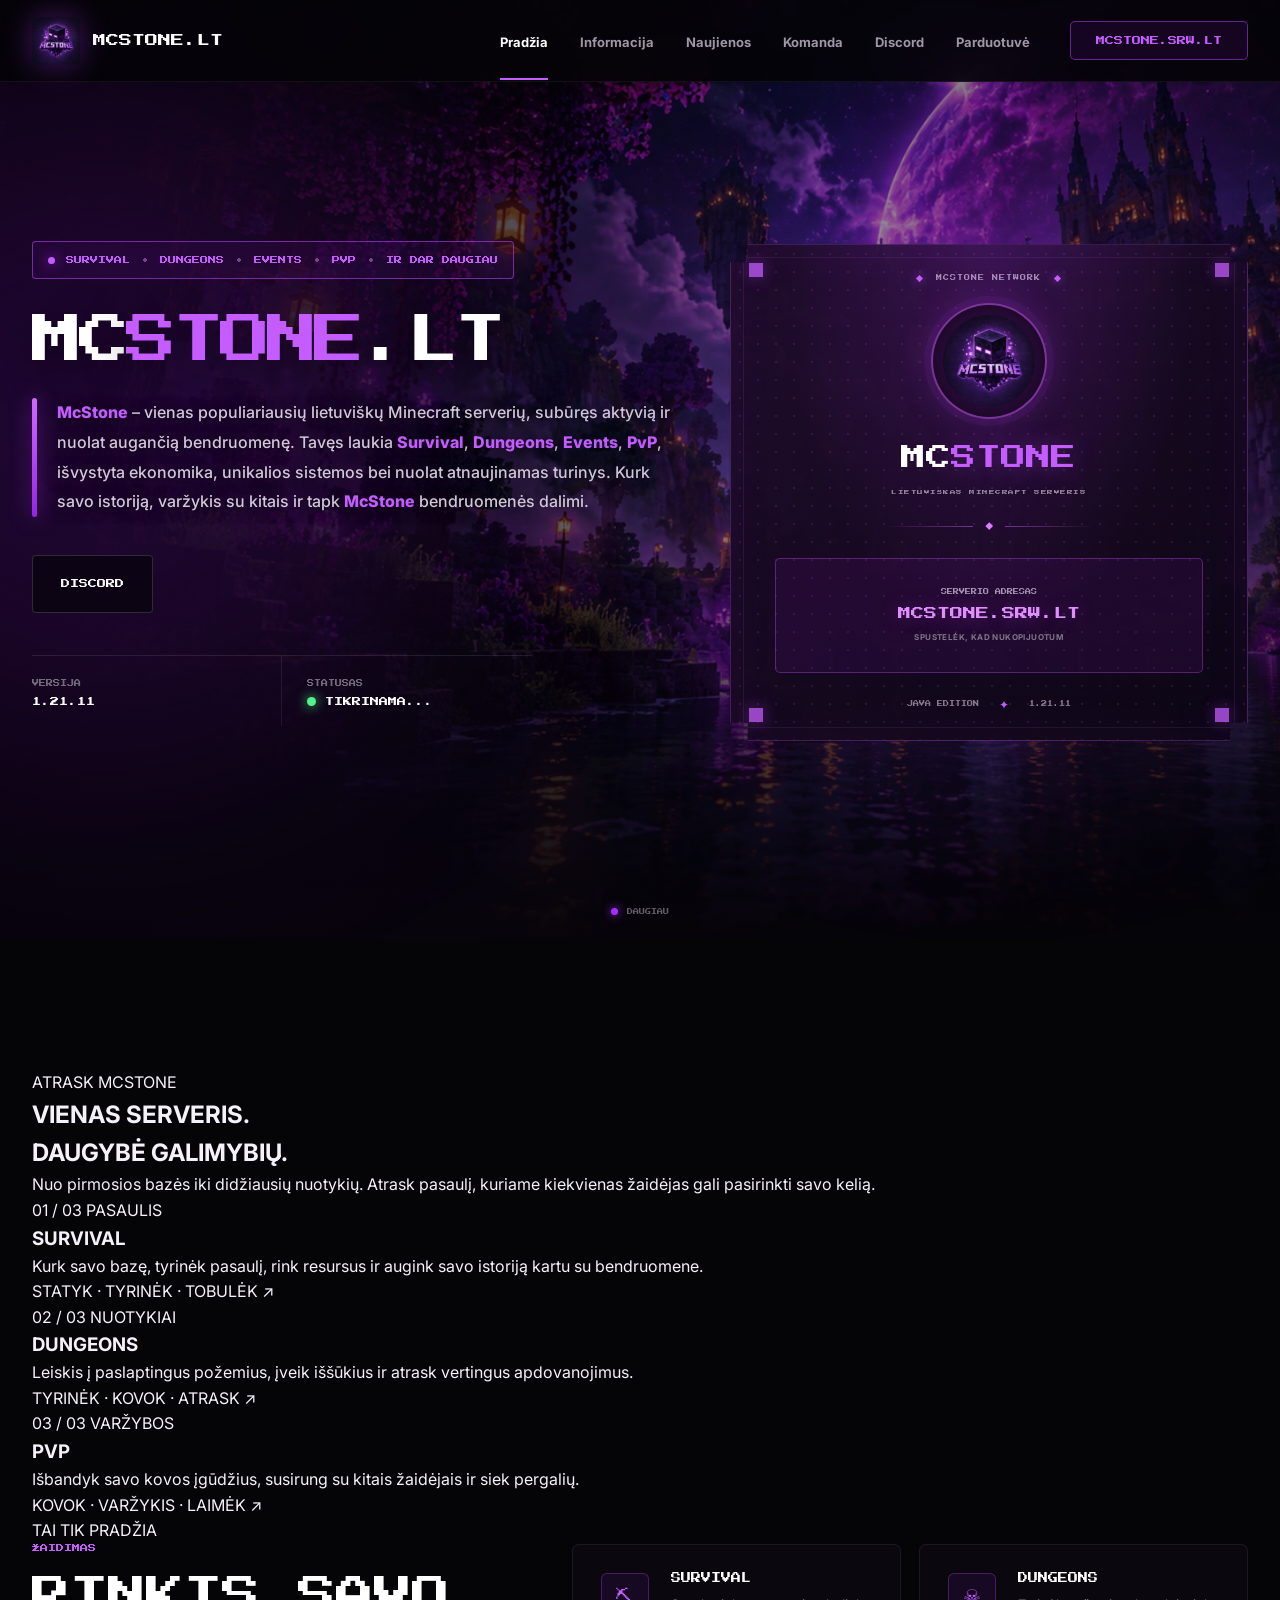
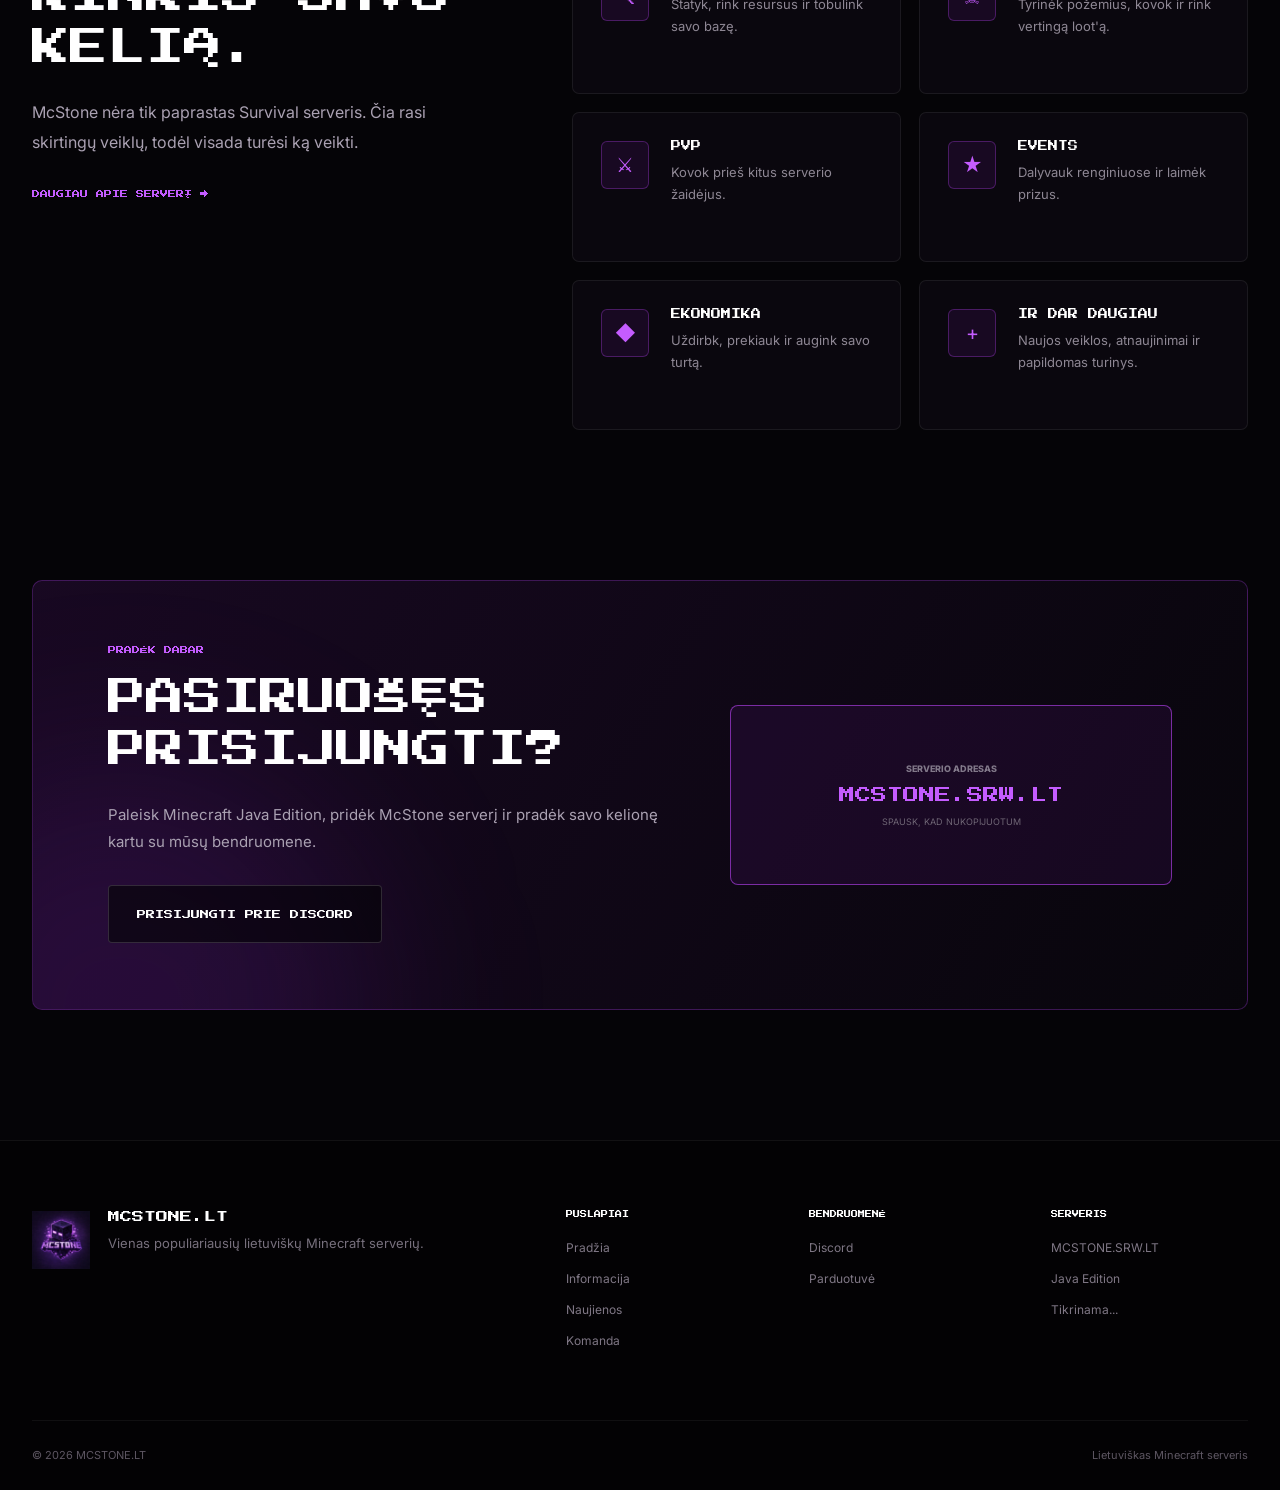
==== index.html @ 3cfe908e "Refactor index.html for improved structure and clarity Updated the stylesheet version and modified v" ====
<!DOCTYPE html>
<html lang="lt">
<head>
  <meta charset="UTF-8">
  <meta name="viewport" content="width=device-width, initial-scale=1.0">
  <meta name="description" content="McStone.lt – lietuviškas Minecraft serveris. Survival, Dungeons, Events, PvP ir dar daugiau.">
  <meta name="theme-color" content="#08050d">

  <title>McStone.lt | Minecraft serveris</title>

  <link rel="icon" type="image/png" href="logo.png">
  <link rel="stylesheet" href="style.css?v=81">
</head>

<body>

  <header class="navbar">
    <div class="nav-inner">

      <a href="index.html" class="logo" aria-label="McStone.lt pradžia">
        <img src="logo.png" alt="McStone.lt">
        <span>MCSTONE.LT</span>
      </a>

      <nav class="nav-links" aria-label="Pagrindinė navigacija">
        <a class="active" href="index.html">Pradžia</a>
        <a href="informacija.html">Informacija</a>
        <a href="naujienos.html">Naujienos</a>
        <a href="komanda.html">Komanda</a>
        <a href="discord.html">Discord</a>
        <a href="https://mcstonelt.tebex.io/" target="_blank" rel="noopener noreferrer">Parduotuvė</a>
      </nav>

      <button class="nav-ip" type="button" onclick="copyIP(this)">
        MCSTONE.SRW.LT
      </button>

    </div>
  </header>


  <main>

    <!-- HERO -->

    <section class="hero">

      <div class="hero-overlay"></div>
      <div class="hero-grid"></div>
      <div class="hero-glow"></div>

      <div class="hero-inner">

        <div class="hero-left">

          <div class="hero-tag">
            <span></span>
            SURVIVAL <b>•</b>
            DUNGEONS <b>•</b>
            EVENTS <b>•</b>
            PVP <b>•</b>
            IR DAR DAUGIAU
          </div>

          <h1 class="hero-title">
            MC<span>STONE</span><em>.LT</em>
          </h1>

          <div class="hero-description">
            <div class="hero-description-line"></div>

            <p>
              <strong>McStone</strong> – vienas populiariausių
              lietuviškų Minecraft serverių, subūręs aktyvią ir
              nuolat augančią bendruomenę. Tavęs laukia
              <strong>Survival</strong>,
              <strong>Dungeons</strong>,
              <strong>Events</strong>,
              <strong>PvP</strong>,
              išvystyta ekonomika, unikalios sistemos bei nuolat
              atnaujinamas turinys. Kurk savo istoriją, varžykis
              su kitais ir tapk <strong>McStone</strong>
              bendruomenės dalimi.
            </p>
          </div>

          <div class="hero-actions">
            <a
              class="button button-dark"
              href="https://discord.gg/xH5VDRtM7v"
              target="_blank"
              rel="noopener noreferrer"
            >
              DISCORD
            </a>
          </div>

          <div class="server-stats">

            <div class="stat">
              <span>VERSIJA</span>
              <strong id="serverVersion">1.21.11</strong>
            </div>

            <div class="stat">
              <span>STATUSAS</span>
              <strong class="server-status" id="serverStatus">
                <i id="serverDot"></i>
                <span id="serverStatusText">TIKRINAMA...</span>
              </strong>
            </div>

          </div>

        </div>


        <!-- DEŠINĖ KORTELĖ -->

        <div class="hero-right">

          <div class="aura-glow"></div>

          <div class="mc-showcase">

            <span class="showcase-corner corner-tl"></span>
            <span class="showcase-corner corner-tr"></span>
            <span class="showcase-corner corner-bl"></span>
            <span class="showcase-corner corner-br"></span>

            <div class="showcase-topline">
              <span class="topline-square"></span>
              MCSTONE NETWORK
              <span class="topline-square"></span>
            </div>

            <div class="showcase-logo">
              <img src="logo.png" alt="McStone.lt logotipas">
            </div>

            <div class="showcase-title">
              MC<span>STONE</span>
            </div>

            <div class="showcase-subtitle">
              LIETUVIŠKAS MINECRAFT SERVERIS
            </div>

            <div class="showcase-divider">
              <span></span>
              <i>◆</i>
              <span></span>
            </div>

            <button
              class="showcase-ip"
              type="button"
              onclick="copyIP(this)"
              aria-label="Nukopijuoti McStone serverio IP"
            >
              <small>SERVERIO ADRESAS</small>
              <strong>MCSTONE.SRW.LT</strong>
              <span>SPUSTELĖK, KAD NUKOPIJUOTUM</span>
            </button>

            <div class="showcase-footer">
              <span>JAVA EDITION</span>
              <span class="showcase-footer-mark">✦</span>
              <span>1.21.11</span>
            </div>

          </div>

        </div>

      </div>

      <div class="scroll-hint">
        <span></span>
        DAUGIAU
      </div>

    </section>


    <!-- PROFESIONALI KODĖL MCSTONE SEKCIJA -->

    <section class="section why-section" id="kodel-mcstone">

      <div class="why-ambient"></div>

      <div class="why-heading">

        <div class="why-heading-main">

          <div class="section-eyebrow">
            <span class="eyebrow-line"></span>
            <span>ATRASK MCSTONE</span>
          </div>

          <h2>
            VIENAS SERVERIS.<br>
            <span>DAUGYBĖ GALIMYBIŲ.</span>
          </h2>

        </div>

        <p class="why-intro">
          Nuo pirmosios bazės iki didžiausių nuotykių.
          Atrask pasaulį, kuriame kiekvienas žaidėjas
          gali pasirinkti savo kelią.
        </p>

      </div>


      <div class="experience-grid">

        <!-- SURVIVAL -->

        <article class="experience-card experience-survival">

          <div class="experience-art" aria-hidden="true">
            <div class="art-light"></div>
            <div class="pixel-sun"></div>

            <div class="pixel-mountain mountain-back"></div>
            <div class="pixel-mountain mountain-front"></div>

            <div class="pixel-tree tree-one">
              <span class="tree-crown"></span>
              <span class="tree-trunk"></span>
            </div>

            <div class="pixel-tree tree-two">
              <span class="tree-crown"></span>
              <span class="tree-trunk"></span>
            </div>

            <div class="pixel-ground"></div>
          </div>

          <div class="experience-content">

            <div class="experience-meta">
              <span class="experience-index">01 / 03</span>
              <span class="experience-category">PASAULIS</span>
            </div>

            <h3>SURVIVAL</h3>

            <p>
              Kurk savo bazę, tyrinėk pasaulį, rink
              resursus ir augink savo istoriją kartu
              su bendruomene.
            </p>

            <div class="experience-bottom">
              <span>STATYK · TYRINĖK · TOBULĖK</span>
              <span class="experience-arrow">↗</span>
            </div>

          </div>

        </article>


        <!-- DUNGEONS -->

        <article class="experience-card experience-dungeons">

          <div class="experience-art" aria-hidden="true">
            <div class="art-light"></div>

            <div class="dungeon-arch">
              <div class="dungeon-arch-inner"></div>
            </div>

            <div class="dungeon-step step-one"></div>
            <div class="dungeon-step step-two"></div>
            <div class="dungeon-step step-three"></div>

            <div class="dungeon-flame flame-left"></div>
            <div class="dungeon-flame flame-right"></div>
          </div>

          <div class="experience-content">

            <div class="experience-meta">
              <span class="experience-index">02 / 03</span>
              <span class="experience-category">NUOTYKIAI</span>
            </div>

            <h3>DUNGEONS</h3>

            <p>
              Leiskis į paslaptingus požemius,
              įveik iššūkius ir atrask vertingus
              apdovanojimus.
            </p>

            <div class="experience-bottom">
              <span>TYRINĖK · KOVOK · ATRASK</span>
              <span class="experience-arrow">↗</span>
            </div>

          </div>

        </article>


        <!-- PVP -->

        <article class="experience-card experience-pvp">

          <div class="experience-art" aria-hidden="true">
            <div class="art-light"></div>

            <div class="arena-ring"></div>
            <div class="arena-floor"></div>

            <div class="pixel-sword sword-left">
              <span class="sword-blade"></span>
              <span class="sword-guard"></span>
              <span class="sword-handle"></span>
            </div>

            <div class="pixel-sword sword-right">
              <span class="sword-blade"></span>
              <span class="sword-guard"></span>
              <span class="sword-handle"></span>
            </div>

            <div class="arena-spark spark-one"></div>
            <div class="arena-spark spark-two"></div>
            <div class="arena-spark spark-three"></div>
          </div>

          <div class="experience-content">

            <div class="experience-meta">
              <span class="experience-index">03 / 03</span>
              <span class="experience-category">VARŽYBOS</span>
            </div>

            <h3>PVP</h3>

            <p>
              Išbandyk savo kovos įgūdžius,
              susirung su kitais žaidėjais
              ir siek pergalių.
            </p>

            <div class="experience-bottom">
              <span>KOVOK · VARŽYKIS · LAIMĖK</span>
              <span class="experience-arrow">↗</span>
            </div>

          </div>

        </article>

      </div>


      <!-- SEKCIJOS PABAIGA -->

      <div class="why-outro">
        <span class="why-outro-line"></span>
        <span>TAI TIK PRADŽIA</span>
        <span class="why-outro-line"></span>
      </div>


      <!-- ŽAIDIMO REŽIMAI -->

      <div class="modes">

        <div class="modes-info">

          <div class="mini-title">ŽAIDIMAS</div>

          <h2>RINKIS SAVO KELIĄ.</h2>

          <p>
            McStone nėra tik paprastas Survival serveris.
            Čia rasi skirtingų veiklų, todėl visada
            turėsi ką veikti.
          </p>

          <a href="informacija.html" class="text-link">
            DAUGIAU APIE SERVERĮ →
          </a>

        </div>


        <div class="mode-cards">

          <article class="mode-card">
            <div class="mode-icon">⛏</div>
            <div>
              <h3>SURVIVAL</h3>
              <p>Statyk, rink resursus ir tobulink savo bazę.</p>
            </div>
          </article>

          <article class="mode-card">
            <div class="mode-icon">☠</div>
            <div>
              <h3>DUNGEONS</h3>
              <p>Tyrinėk požemius, kovok ir rink vertingą loot'ą.</p>
            </div>
          </article>

          <article class="mode-card">
            <div class="mode-icon">⚔</div>
            <div>
              <h3>PVP</h3>
              <p>Kovok prieš kitus serverio žaidėjus.</p>
            </div>
          </article>

          <article class="mode-card">
            <div class="mode-icon">★</div>
            <div>
              <h3>EVENTS</h3>
              <p>Dalyvauk renginiuose ir laimėk prizus.</p>
            </div>
          </article>

          <article class="mode-card">
            <div class="mode-icon">◆</div>
            <div>
              <h3>EKONOMIKA</h3>
              <p>Uždirbk, prekiauk ir augink savo turtą.</p>
            </div>
          </article>

          <article class="mode-card">
            <div class="mode-icon">+</div>
            <div>
              <h3>IR DAR DAUGIAU</h3>
              <p>Naujos veiklos, atnaujinimai ir papildomas turinys.</p>
            </div>
          </article>

        </div>

      </div>

    </section>


    <!-- PRISIJUNGIMAS -->

    <section class="cta-wrap">

      <div class="cta">

        <div class="cta-glow"></div>

        <div class="cta-content">

          <div class="mini-title">PRADĖK DABAR</div>

          <h2>
            PASIRUOŠĘS<br>
            PRISIJUNGTI?
          </h2>

          <p>
            Paleisk Minecraft Java Edition,
            pridėk McStone serverį ir pradėk
            savo kelionę kartu su mūsų bendruomene.
          </p>

          <a
            href="https://discord.gg/xH5VDRtM7v"
            target="_blank"
            rel="noopener noreferrer"
            class="button button-dark"
          >
            PRISIJUNGTI PRIE DISCORD
          </a>

        </div>

        <button class="big-ip" type="button" onclick="copyIP(this)">
          <small>SERVERIO ADRESAS</small>
          <strong>MCSTONE.SRW.LT</strong>
          <span>SPAUSK, KAD NUKOPIJUOTUM</span>
        </button>

      </div>

    </section>

  </main>


  <!-- FOOTER -->

  <footer class="footer">

    <div class="footer-inner">

      <div class="footer-brand">
        <img src="logo.png" alt="McStone.lt">

        <div>
          <strong>MCSTONE.LT</strong>
          <p>Vienas populiariausių lietuviškų Minecraft serverių.</p>
        </div>
      </div>

      <div class="footer-links">

        <div>
          <b>PUSLAPIAI</b>
          <a href="index.html">Pradžia</a>
          <a href="informacija.html">Informacija</a>
          <a href="naujienos.html">Naujienos</a>
          <a href="komanda.html">Komanda</a>
        </div>

        <div>
          <b>BENDRUOMENĖ</b>
          <a href="discord.html">Discord</a>
          <a href="https://mcstonelt.tebex.io/" target="_blank" rel="noopener noreferrer">Parduotuvė</a>
        </div>

        <div>
          <b>SERVERIS</b>
          <span>MCSTONE.SRW.LT</span>
          <span>Java Edition</span>
          <span id="footerStatus">Tikrinama...</span>
        </div>

      </div>

    </div>

    <div class="footer-bottom">
      <span>© 2026 MCSTONE.LT</span>
      <span>Lietuviškas Minecraft serveris</span>
    </div>

  </footer>


  <div class="copy-toast" id="copyToast" role="status" aria-live="polite">
    ✓ MCSTONE.SRW.LT NUKOPIJUOTAS
  </div>

  <script src="script.js?v=52"></script>

</body>
</html>
---- style.css ----
@import url("https://fonts.googleapis.com/css2?family=Inter:wght@400;500;600;700;800;900&family=Press+Start+2P&display=swap");

:root {
  --bg: #050407;
  --purple: #a72cff;
  --purple-2: #c45cff;
  --purple-light: #df7cff;
  --text: #f5f1f8;
  --muted: #aaa1b2;
  --green: #52f38b;
  --red: #ff4d68;
  --max-width: 1600px;
}

* {
  margin: 0;
  padding: 0;
  box-sizing: border-box;
}

html {
  scroll-behavior: smooth;
}

body {
  min-height: 100vh;
  overflow-x: hidden;
  background: var(--bg);
  color: var(--text);
  font-family: "Inter", Arial, sans-serif;
  line-height: 1.6;
  -webkit-font-smoothing: antialiased;
}

a {
  color: inherit;
  text-decoration: none;
}

button {
  font-family: inherit;
}

img {
  display: block;
  max-width: 100%;
}

::-webkit-scrollbar {
  width: 8px;
}

::-webkit-scrollbar-track {
  background: #050407;
}

::-webkit-scrollbar-thumb {
  background: #70209e;
  border-radius: 20px;
}

::-webkit-scrollbar-thumb:hover {
  background: var(--purple);
}

/* NAVBAR */

.navbar {
  position: fixed;
  inset: 0 0 auto;
  z-index: 1000;
  height: 82px;
  display: flex;
  align-items: center;
  background: rgba(5, 4, 8, 0.9);
  border-bottom: 1px solid rgba(255, 255, 255, 0.05);
  backdrop-filter: blur(18px);
  -webkit-backdrop-filter: blur(18px);
}

.nav-inner {
  width: min(calc(100% - 64px), var(--max-width));
  height: 100%;
  margin: auto;
  display: flex;
  align-items: center;
  gap: 40px;
}

.logo {
  display: flex;
  align-items: center;
  gap: 13px;
  flex-shrink: 0;
}

.logo img {
  width: 48px;
  height: 48px;
  object-fit: contain;
  filter: drop-shadow(0 0 14px rgba(176, 51, 255, 0.35));
}

.logo span {
  color: white;
  font: 13px "Press Start 2P", monospace;
}

.nav-links {
  margin-left: auto;
  display: flex;
  align-items: center;
  gap: 32px;
}

.nav-links a {
  position: relative;
  padding: 31px 0 28px;
  color: #9e96a5;
  font-size: 13px;
  font-weight: 700;
  transition: color 0.2s;
}

.nav-links a:hover,
.nav-links a.active {
  color: white;
}

.nav-links a::after {
  content: "";
  position: absolute;
  left: 50%;
  bottom: 0;
  width: 0;
  height: 2px;
  transform: translateX(-50%);
  background: var(--purple-2);
  transition: width 0.2s;
}

.nav-links a:hover::after,
.nav-links a.active::after {
  width: 100%;
}

.nav-ip {
  min-width: 178px;
  padding: 14px 18px;
  cursor: pointer;
  border: 1px solid rgba(184, 70, 255, 0.5);
  border-radius: 5px;
  background: rgba(126, 28, 180, 0.13);
  color: var(--purple-2);
  font: 9px "Press Start 2P", monospace;
  transition: background 0.2s, border-color 0.2s;
}

.nav-ip:hover {
  background: rgba(166, 44, 255, 0.22);
  border-color: var(--purple-2);
}

/* HERO */

.hero {
  position: relative;
  min-height: 940px;
  display: flex;
  align-items: center;
  overflow: hidden;
  padding: 145px 0 100px;
  background: url("hero-bg.png?v=44") center / cover no-repeat;
}

.hero-overlay {
  position: absolute;
  inset: 0;
  z-index: 1;
  background:
    linear-gradient(
      90deg,
      rgba(8, 3, 13, 0.96) 0%,
      rgba(8, 4, 14, 0.82) 29%,
      rgba(5, 4, 8, 0.36) 63%,
      rgba(5, 4, 8, 0.56) 100%
    ),
    linear-gradient(
      180deg,
      rgba(5, 4, 8, 0.1),
      rgba(5, 4, 8, 0.06) 55%,
      #050407 100%
    );
}

.hero-grid {
  position: absolute;
  inset: 0;
  z-index: 2;
  opacity: 0.045;
  pointer-events: none;
  background-image:
    linear-gradient(rgba(255, 255, 255, 0.06) 1px, transparent 1px),
    linear-gradient(90deg, rgba(255, 255, 255, 0.06) 1px, transparent 1px);
  background-size: 80px 80px;
}

.hero-glow {
  position: absolute;
  z-index: 2;
  width: 650px;
  height: 650px;
  left: -220px;
  top: 100px;
  border-radius: 50%;
  background: rgba(153, 30, 235, 0.16);
  filter: blur(130px);
  pointer-events: none;
}

.hero-inner {
  position: relative;
  z-index: 5;
  width: min(calc(100% - 64px), var(--max-width));
  margin: auto;
  display: grid;
  grid-template-columns: minmax(520px, 1fr) minmax(450px, 0.8fr);
  align-items: center;
  gap: 80px;
}

.hero-left {
  max-width: 820px;
}

.hero-tag {
  width: fit-content;
  display: flex;
  align-items: center;
  flex-wrap: wrap;
  gap: 11px;
  margin-bottom: 34px;
  padding: 12px 15px;
  border: 1px solid rgba(189, 73, 255, 0.55);
  border-radius: 4px;
  background: rgba(91, 15, 131, 0.16);
  color: var(--purple-2);
  font: 8px/1.5 "Press Start 2P", monospace;
}

.hero-tag > span {
  width: 7px;
  height: 7px;
  flex-shrink: 0;
  border-radius: 50%;
  background: var(--purple-2);
  box-shadow: 0 0 13px var(--purple);
}

.hero-tag b {
  color: #74468c;
  font-weight: normal;
}

.hero-title {
  margin-bottom: 30px;
  white-space: nowrap;
  color: white;
  font: 400 clamp(48px, 4.1vw, 76px)/1.08 "Press Start 2P", monospace;
  letter-spacing: -4px;
  text-shadow: 0 10px 40px rgba(0, 0, 0, 0.5);
}

.hero-title span {
  color: var(--purple-2);
}

.hero-title em {
  color: white;
  font-style: normal;
}

.hero-description {
  max-width: 790px;
  display: flex;
  gap: 20px;
  margin-bottom: 38px;
}

.hero-description-line {
  width: 5px;
  flex-shrink: 0;
  border-radius: 20px;
  background: linear-gradient(#d069ff, #9225e6);
  box-shadow: 0 0 20px rgba(182, 63, 255, 0.5);
}

.hero-description p {
  color: #d1c8d7;
  font-size: 16px;
  font-weight: 500;
  line-height: 1.85;
  text-shadow: 0 2px 15px rgba(0, 0, 0, 0.8);
}

.hero-description strong {
  color: var(--purple-2);
  font-weight: 800;
}

.hero-actions {
  display: flex;
  gap: 14px;
  margin-bottom: 42px;
}

.button {
  min-height: 58px;
  display: inline-flex;
  align-items: center;
  justify-content: center;
  padding: 0 28px;
  cursor: pointer;
  border: 1px solid transparent;
  border-radius: 4px;
  font: 9px "Press Start 2P", monospace;
  transition: transform 0.2s, background 0.2s, border-color 0.2s;
}

.button:hover {
  transform: translateY(-3px);
}

.button-dark {
  color: white;
  background: rgba(5, 4, 8, 0.65);
  border-color: rgba(255, 255, 255, 0.15);
}

.button-dark:hover {
  border-color: rgba(190, 79, 255, 0.55);
  background: rgba(155, 37, 220, 0.1);
}

/* SERVERIO STATUSAS */

.server-stats {
  width: 100%;
  max-width: 500px;
  display: grid;
  grid-template-columns: repeat(2, 1fr);
  border-top: 1px solid rgba(255, 255, 255, 0.09);
}

.stat {
  position: relative;
  min-height: 88px;
  padding: 24px 25px 12px 0;
  display: flex;
  flex-direction: column;
  gap: 10px;
}

.stat:not(:first-child) {
  padding-left: 25px;
}

.stat:not(:last-child)::after {
  content: "";
  position: absolute;
  top: 0;
  right: 0;
  width: 1px;
  height: 70px;
  background: rgba(255, 255, 255, 0.08);
}

.stat > span {
  color: #746c7d;
  font: 7px "Press Start 2P", monospace;
}

.stat strong {
  color: white;
  font: 9px "Press Start 2P", monospace;
}

.server-status {
  display: flex;
  align-items: center;
  gap: 9px;
}

#serverDot {
  width: 9px;
  height: 9px;
  flex-shrink: 0;
  border-radius: 50%;
  background: var(--green);
  box-shadow: 0 0 12px var(--green);
}

.online-dot {
  background: var(--green) !important;
  box-shadow: 0 0 12px var(--green) !important;
}

.offline-dot {
  background: var(--red) !important;
  box-shadow: 0 0 12px var(--red) !important;
}

/* NAUJA DEŠINĖS PUSĖS KORTELĖ */

.hero-right {
  position: relative;
  min-width: 0;
  display: flex;
  align-items: center;
  justify-content: center;
}

.aura-glow {
  position: absolute;
  width: 570px;
  height: 450px;
  border-radius: 50%;
  background: rgba(170, 44, 245, 0.18);
  filter: blur(115px);
  pointer-events: none;
}

.mc-showcase {
  position: relative;
  isolation: isolate;
  width: min(100%, 520px);
  min-height: 460px;
  padding: 30px 44px 28px;
  overflow: hidden;

  clip-path: polygon(
    0 18px, 18px 18px, 18px 0,
    calc(100% - 18px) 0,
    calc(100% - 18px) 18px,
    100% 18px,
    100% calc(100% - 18px),
    calc(100% - 18px) calc(100% - 18px),
    calc(100% - 18px) 100%,
    18px 100%,
    18px calc(100% - 18px),
    0 calc(100% - 18px)
  );

  border: 1px solid rgba(206, 97, 255, 0.28);

  background:
    radial-gradient(ellipse at 50% 0%, rgba(157, 48, 217, 0.23), transparent 57%),
    linear-gradient(145deg, rgba(31, 12, 42, 0.97), rgba(12, 6, 20, 0.98));

  box-shadow:
    0 30px 75px rgba(0, 0, 0, 0.65),
    inset 0 0 50px rgba(170, 58, 230, 0.06);
}

.mc-showcase::before {
  content: "";
  position: absolute;
  inset: 0;
  z-index: -1;
  opacity: 0.25;
  pointer-events: none;
  background-image: radial-gradient(circle, rgba(212, 105, 247, 0.5) 0.7px, transparent 1px);
  background-size: 18px 18px;
}

.mc-showcase::after {
  content: "";
  position: absolute;
  inset: 12px;
  z-index: -1;
  border: 1px solid rgba(203, 98, 245, 0.11);
  pointer-events: none;
}

.showcase-corner {
  position: absolute;
  width: 14px;
  height: 14px;
  background: var(--purple-2);
  opacity: 0.75;
  box-shadow: 0 0 15px rgba(195, 74, 255, 0.5);
}

.corner-tl { top: 18px; left: 18px; }
.corner-tr { top: 18px; right: 18px; }
.corner-bl { bottom: 18px; left: 18px; }
.corner-br { bottom: 18px; right: 18px; }

.showcase-topline {
  display: flex;
  align-items: center;
  justify-content: center;
  gap: 14px;
  margin-bottom: 22px;
  color: #a88bb8;
  font: 6px "Press Start 2P", monospace;
  letter-spacing: 1px;
}

.topline-square {
  width: 5px;
  height: 5px;
  background: var(--purple-2);
  transform: rotate(45deg);
  box-shadow: 0 0 10px rgba(196, 92, 255, 0.7);
}

.showcase-logo {
  width: 116px;
  height: 116px;
  margin: 0 auto 20px;
  display: flex;
  align-items: center;
  justify-content: center;
  border: 2px solid rgba(209, 92, 255, 0.52);
  border-radius: 50%;
  background: radial-gradient(circle, rgba(87, 19, 117, 0.68), rgba(11, 4, 17, 0.96));
  box-shadow:
    0 0 0 7px rgba(168, 54, 220, 0.08),
    0 0 36px rgba(187, 53, 244, 0.22);
}

.showcase-logo img {
  width: 92px;
  height: 92px;
  border-radius: 50%;
  object-fit: contain;
}

.showcase-title {
  margin-bottom: 12px;
  color: white;
  font: 25px/1.5 "Press Start 2P", monospace;
  text-align: center;
}

.showcase-title span {
  color: var(--purple-2);
  text-shadow: 0 0 25px rgba(190, 74, 255, 0.35);
}

.showcase-subtitle {
  color: #97859f;
  font: 5.5px "Press Start 2P", monospace;
  text-align: center;
  letter-spacing: 0.5px;
}

.showcase-divider {
  display: flex;
  align-items: center;
  justify-content: center;
  gap: 12px;
  margin: 25px 0;
}

.showcase-divider span {
  width: 90px;
  height: 1px;
  background: linear-gradient(90deg, transparent, rgba(207, 100, 246, 0.48));
}

.showcase-divider span:last-child {
  transform: rotate(180deg);
}

.showcase-divider i {
  color: var(--purple-light);
  font-size: 8px;
  font-style: normal;
}

.showcase-ip {
  width: 100%;
  min-height: 115px;
  display: flex;
  flex-direction: column;
  align-items: center;
  justify-content: center;
  gap: 12px;
  padding: 20px 15px;
  cursor: pointer;
  border: 1px solid rgba(199, 77, 255, 0.35);
  border-radius: 5px;
  background: rgba(124, 27, 173, 0.13);
  transition: transform 0.2s, background 0.2s, border-color 0.2s;
}

.showcase-ip:hover {
  transform: translateY(-3px);
  background: rgba(160, 43, 220, 0.22);
  border-color: rgba(215, 110, 255, 0.7);
}

.showcase-ip small {
  color: #a994b6;
  font: 6px "Press Start 2P", monospace;
}

.showcase-ip strong {
  color: #e18cff;
  font: 13px "Press Start 2P", monospace;
  text-shadow: 0 0 18px rgba(197, 79, 255, 0.35);
}

.showcase-ip > span {
  color: #82748b;
  font-size: 8px;
  font-weight: 700;
  letter-spacing: 0.4px;
}

.showcase-footer {
  display: flex;
  align-items: center;
  justify-content: center;
  gap: 20px;
  margin-top: 24px;
  color: #897991;
  font: 6px "Press Start 2P", monospace;
}

.showcase-footer-mark {
  color: var(--purple-2);
  font-size: 12px;
}

/* SCROLL HINT */

.scroll-hint {
  position: absolute;
  z-index: 5;
  left: 50%;
  bottom: 25px;
  transform: translateX(-50%);
  display: flex;
  align-items: center;
  gap: 9px;
  color: #655e6a;
  font: 6px "Press Start 2P", monospace;
}

.scroll-hint span {
  width: 7px;
  height: 7px;
  border-radius: 50%;
  background: var(--purple);
  box-shadow: 0 0 10px var(--purple);
}

/* SECTIONS */

.section {
  width: min(calc(100% - 64px), var(--max-width));
  margin: auto;
  padding: 130px 0;
}

.section-heading {
  max-width: 900px;
  margin-bottom: 70px;
}

.mini-title {
  margin-bottom: 19px;
  color: var(--purple-2);
  font: 8px "Press Start 2P", monospace;
}

.section-heading h2,
.modes-info h2,
.cta-content h2 {
  margin-bottom: 24px;
  color: white;
  font: 400 clamp(32px, 3vw, 52px)/1.35 "Press Start 2P", monospace;
}

.section-heading p,
.modes-info p {
  max-width: 720px;
  color: var(--muted);
  font-size: 16px;
  line-height: 1.85;
}

.feature-row {
  display: grid;
  grid-template-columns: repeat(3, 1fr);
  gap: 22px;
  margin-bottom: 130px;
}

.feature {
  min-height: 280px;
  padding: 38px;
  border: 1px solid rgba(255, 255, 255, 0.07);
  border-radius: 8px;
  background: linear-gradient(145deg, rgba(18, 11, 23, 0.92), rgba(8, 6, 11, 0.95));
  transition: transform 0.25s, border-color 0.25s;
}

.feature:hover {
  transform: translateY(-7px);
  border-color: rgba(188, 70, 255, 0.42);
}

.feature-number {
  margin-bottom: 50px;
  color: var(--purple-2);
  font: 11px "Press Start 2P", monospace;
}

.feature h3 {
  margin-bottom: 16px;
  color: white;
  font: 15px "Press Start 2P", monospace;
}

.feature p {
  color: #918997;
  font-size: 14px;
  line-height: 1.8;
}

/* MODES */

.modes {
  display: grid;
  grid-template-columns: 0.8fr 1.2fr;
  gap: 90px;
}

.modes-info {
  position: sticky;
  top: 130px;
}

.text-link {
  display: inline-block;
  margin-top: 32px;
  color: var(--purple-2);
  font: 8px "Press Start 2P", monospace;
  transition: color 0.2s, transform 0.2s;
}

.text-link:hover {
  color: white;
  transform: translateX(4px);
}

.mode-cards {
  display: grid;
  grid-template-columns: repeat(2, 1fr);
  gap: 18px;
}

.mode-card {
  min-height: 150px;
  display: flex;
  align-items: flex-start;
  gap: 22px;
  padding: 28px;
  border: 1px solid rgba(255, 255, 255, 0.07);
  border-radius: 7px;
  background: rgba(13, 9, 17, 0.82);
  transition: transform 0.2s, border-color 0.2s;
}

.mode-card:hover {
  transform: translateY(-4px);
  border-color: rgba(187, 67, 255, 0.38);
}

.mode-icon {
  width: 48px;
  height: 48px;
  flex-shrink: 0;
  display: flex;
  align-items: center;
  justify-content: center;
  border: 1px solid rgba(190, 72, 255, 0.3);
  border-radius: 6px;
  background: rgba(159, 36, 218, 0.1);
  color: var(--purple-2);
  font-size: 20px;
}

.mode-card h3 {
  margin-bottom: 10px;
  color: white;
  font: 10px "Press Start 2P", monospace;
}

.mode-card p {
  color: #8e8794;
  font-size: 13px;
  line-height: 1.7;
}

/* CTA */

.cta-wrap {
  width: min(calc(100% - 64px), var(--max-width));
  margin: auto;
  padding: 20px 0 130px;
}

.cta {
  position: relative;
  min-height: 430px;
  display: grid;
  grid-template-columns: 1fr 0.8fr;
  align-items: center;
  gap: 70px;
  padding: 65px 75px;
  overflow: hidden;
  border: 1px solid rgba(185, 66, 255, 0.27);
  border-radius: 10px;
  background: linear-gradient(120deg, rgba(25, 9, 35, 0.96), rgba(8, 6, 12, 0.96));
}

.cta-glow {
  position: absolute;
  width: 500px;
  height: 500px;
  left: -160px;
  bottom: -250px;
  border-radius: 50%;
  background: rgba(164, 40, 235, 0.13);
  filter: blur(90px);
}

.cta-content {
  position: relative;
  z-index: 2;
}

.cta-content p {
  max-width: 580px;
  margin-bottom: 30px;
  color: var(--muted);
  font-size: 15px;
  line-height: 1.8;
}

.big-ip {
  position: relative;
  z-index: 2;
  width: 100%;
  min-height: 180px;
  display: flex;
  flex-direction: column;
  align-items: center;
  justify-content: center;
  gap: 13px;
  padding: 30px;
  cursor: pointer;
  border: 1px solid rgba(194, 72, 255, 0.58);
  border-radius: 8px;
  background: rgba(110, 23, 151, 0.14);
}

.big-ip small {
  color: #817889;
  font-size: 9px;
  font-weight: 800;
}

.big-ip strong {
  color: var(--purple-2);
  font: 16px "Press Start 2P", monospace;
}

.big-ip span {
  color: #6f6675;
  font-size: 9px;
}

/* FOOTER */

.footer {
  border-top: 1px solid rgba(255, 255, 255, 0.06);
  background: #030204;
}

.footer-inner {
  width: min(calc(100% - 64px), var(--max-width));
  margin: auto;
  padding: 70px 0;
  display: grid;
  grid-template-columns: 1fr 1.5fr;
  gap: 80px;
}

.footer-brand {
  display: flex;
  align-items: flex-start;
  gap: 18px;
}

.footer-brand img {
  width: 58px;
  height: 58px;
  object-fit: contain;
}

.footer-brand strong {
  display: block;
  margin-bottom: 10px;
  color: white;
  font: 12px "Press Start 2P", monospace;
}

.footer-brand p {
  color: #77707d;
  font-size: 13px;
}

.footer-links {
  display: grid;
  grid-template-columns: repeat(3, 1fr);
  gap: 45px;
}

.footer-links > div {
  display: flex;
  flex-direction: column;
  align-items: flex-start;
  gap: 12px;
}

.footer-links b {
  margin-bottom: 8px;
  color: white;
  font: 7px "Press Start 2P", monospace;
}

.footer-links a,
.footer-links span {
  color: #7f7785;
  font-size: 12px;
  transition: color 0.2s;
}

.footer-links a:hover {
  color: var(--purple-2);
}

.footer-bottom {
  width: min(calc(100% - 64px), var(--max-width));
  min-height: 70px;
  margin: auto;
  display: flex;
  align-items: center;
  justify-content: space-between;
  gap: 20px;
  border-top: 1px solid rgba(255, 255, 255, 0.05);
  color: #5d5662;
  font-size: 11px;
}

/* COPY TOAST */

.copy-toast {
  position: fixed;
  z-index: 9999;
  left: 50%;
  bottom: 35px;
  transform: translate(-50%, 30px);
  padding: 16px 22px;
  opacity: 0;
  pointer-events: none;
  border: 1px solid rgba(183, 67, 255, 0.55);
  border-radius: 5px;
  background: rgba(15, 7, 20, 0.97);
  color: white;
  font: 8px "Press Start 2P", monospace;
  box-shadow: 0 15px 50px rgba(0, 0, 0, 0.5);
  transition: opacity 0.25s, transform 0.25s;
}

.copy-toast.show {
  opacity: 1;
  transform: translate(-50%, 0);
}

/* RESPONSIVE */

@media (max-width: 1450px) {
  .hero-inner {
    grid-template-columns: minmax(450px, 1fr) minmax(420px, 0.8fr);
    gap: 50px;
  }

  .hero-title {
    font-size: clamp(44px, 4vw, 65px);
  }
}

@media (max-width: 1180px) {
  .navbar {
    height: auto;
    min-height: 74px;
  }

  .nav-inner {
    width: calc(100% - 36px);
    flex-wrap: wrap;
    padding: 13px 0;
  }

  .nav-links {
    order: 3;
    width: 100%;
    overflow-x: auto;
    justify-content: flex-start;
  }

  .nav-links a {
    flex-shrink: 0;
    padding: 10px 0 12px;
  }

  .nav-ip {
    margin-left: auto;
  }

  .hero {
    padding-top: 180px;
  }

  .hero-inner {
    width: min(calc(100% - 40px), 950px);
    grid-template-columns: 1fr;
    gap: 75px;
  }

  .hero-left {
    max-width: 850px;
  }

  .mc-showcase {
    max-width: 520px;
  }

  .feature-row {
    grid-template-columns: 1fr;
  }

  .modes {
    grid-template-columns: 1fr;
  }

  .modes-info {
    position: static;
  }

  .cta {
    grid-template-columns: 1fr;
  }

  .footer-inner {
    grid-template-columns: 1fr;
  }
}

@media (max-width: 760px) {
  .nav-inner {
    width: calc(100% - 28px);
  }

  .logo img {
    width: 40px;
    height: 40px;
  }

  .logo span {
    font-size: 10px;
  }

  .nav-ip {
    min-width: auto;
    padding: 11px 12px;
    font-size: 7px;
  }

  .hero {
    min-height: auto;
    padding: 175px 0 90px;
  }

  .hero-inner {
    width: calc(100% - 24px);
    gap: 60px;
  }

  .hero-title {
    white-space: normal;
    font-size: clamp(35px, 11vw, 54px);
    letter-spacing: -3px;
  }

  .hero-description p {
    font-size: 15px;
  }

  .hero-actions {
    flex-direction: column;
    align-items: stretch;
  }

  .button {
    width: 100%;
  }

  .server-stats {
    max-width: 100%;
  }

  .stat {
    min-height: 75px;
    padding: 20px 15px 12px 0;
  }

  .stat:not(:first-child) {
    padding-left: 20px;
  }

  .mc-showcase {
    width: min(100%, 490px);
    min-height: 420px;
    padding: 27px 28px;
  }

  .showcase-logo {
    width: 98px;
    height: 98px;
  }

  .showcase-logo img {
    width: 80px;
    height: 80px;
  }

  .showcase-title {
    font-size: 22px;
  }

  .showcase-ip strong {
    font-size: 11px;
  }

  .section {
    width: calc(100% - 30px);
    padding: 90px 0;
  }

  .section-heading h2,
  .modes-info h2,
  .cta-content h2 {
    font-size: clamp(25px, 8vw, 38px);
  }

  .feature-row {
    margin-bottom: 90px;
  }

  .mode-cards {
    grid-template-columns: 1fr;
  }

  .cta-wrap {
    width: calc(100% - 30px);
    padding-bottom: 90px;
  }

  .cta {
    padding: 38px 24px;
  }

  .footer-inner {
    width: calc(100% - 30px);
  }

  .footer-links {
    grid-template-columns: 1fr;
  }

  .footer-bottom {
    width: calc(100% - 30px);
    flex-direction: column;
    align-items: flex-start;
    padding: 22px 0;
  }

  .scroll-hint {
    display: none;
  }
}

@media (max-width: 430px) {
  .logo span {
    display: none;
  }

  .hero-title {
    font-size: 35px;
  }

  .mc-showcase {
    padding: 26px 20px;
  }

  .showcase-title {
    font-size: 18px;
  }

  .showcase-subtitle {
    font-size: 4.5px;
  }

  .showcase-ip strong {
    font-size: 9px;
  }

  .showcase-ip > span {
    font-size: 7px;
  }

  .big-ip strong {
    font-size: 11px;
  }
}

@media (prefers-reduced-motion: reduce) {
  *,
  *::before,
  *::after {
    scroll-behavior: auto !important;
    transition-duration: 0.01ms !important;
    animation-duration: 0.01ms !important;
  }
}
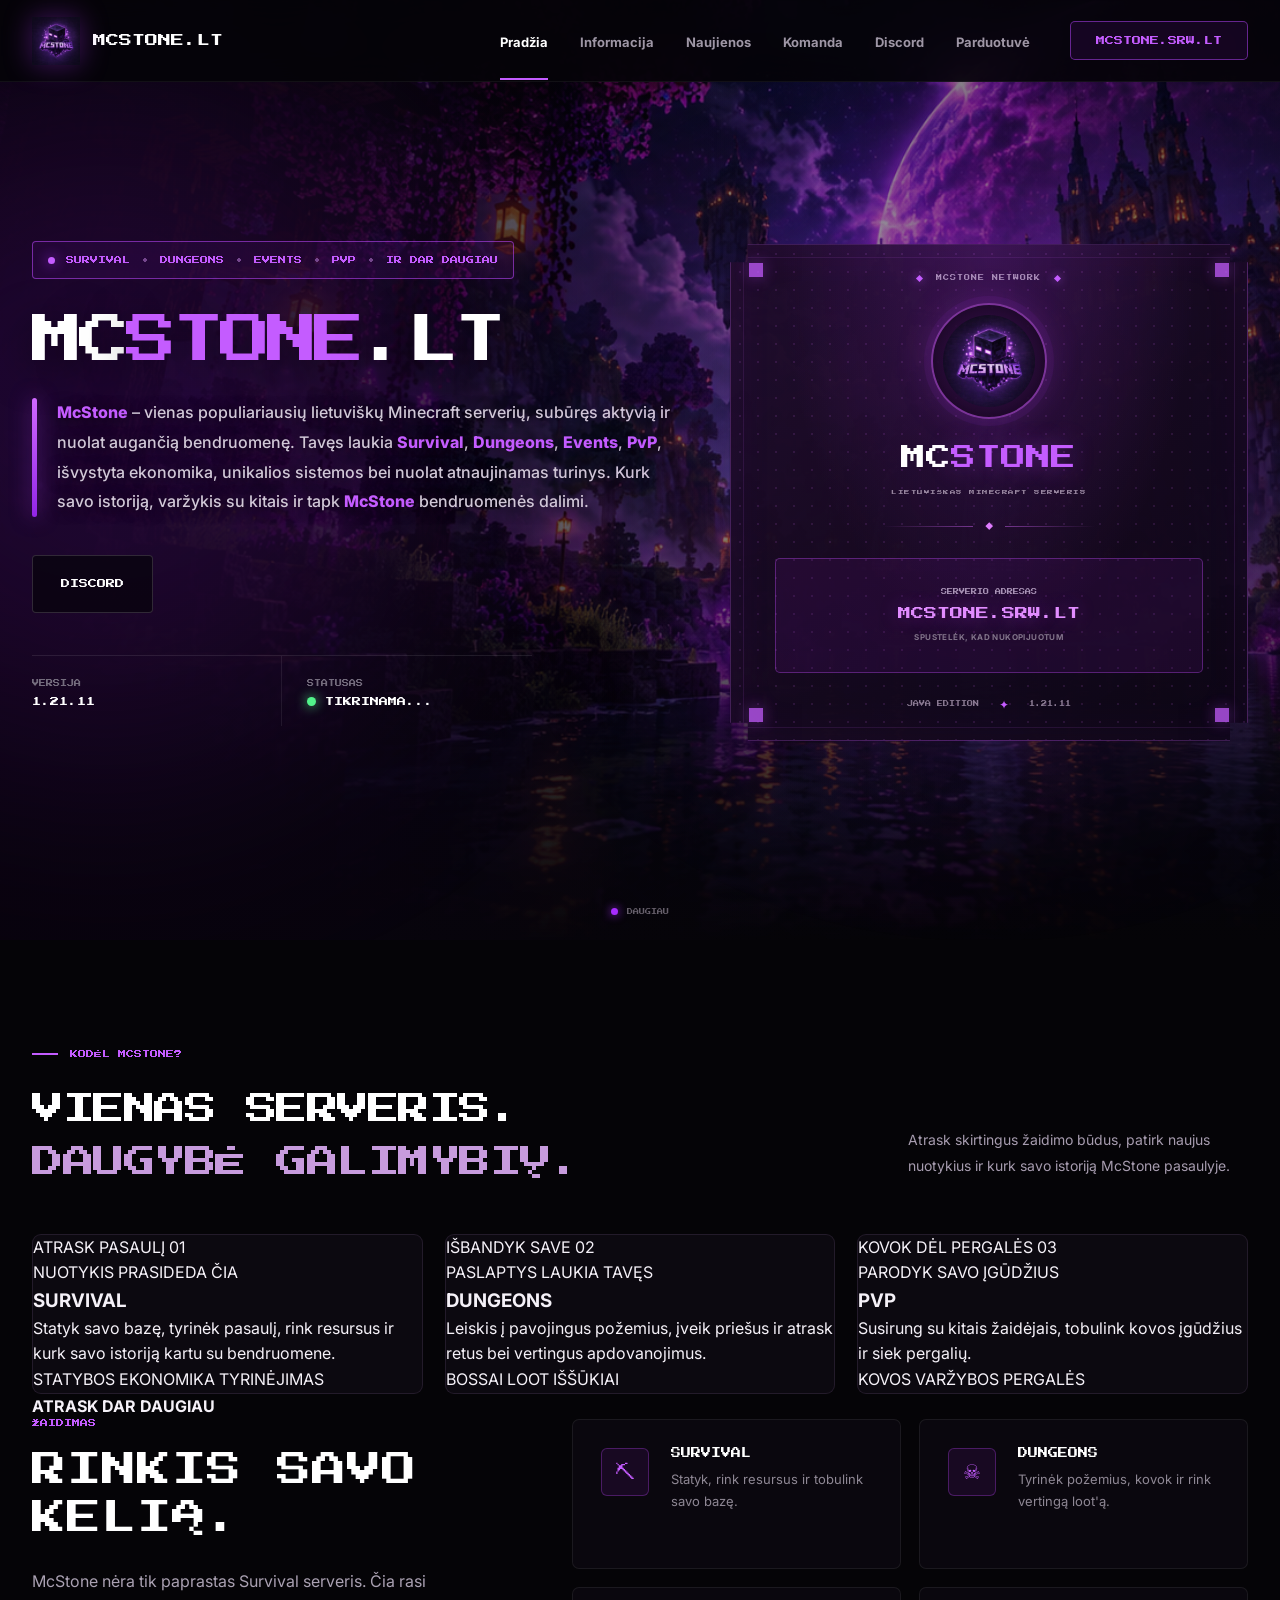
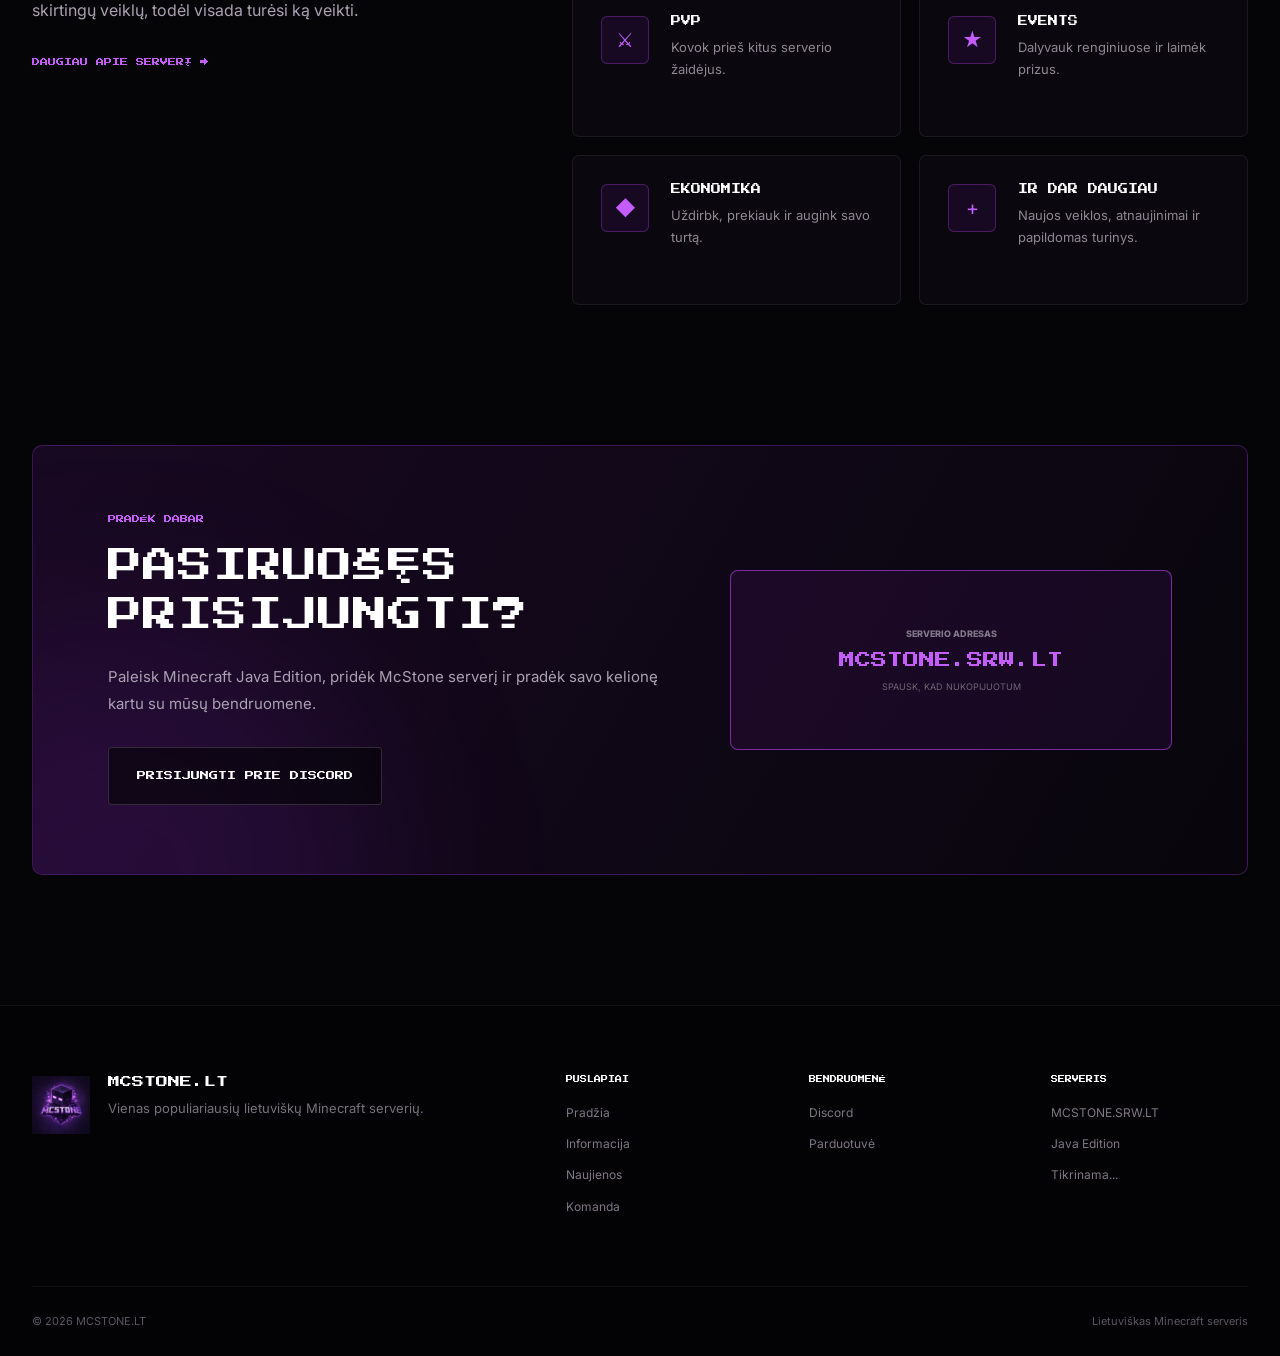
==== commit 348993f8: "Update HTML meta tags and structure" ====
--- a/index.html
+++ b/index.html
@@ -4,26 +4,28 @@
 <head>
   <meta charset="UTF-8">
   <meta name="viewport" content="width=device-width, initial-scale=1.0">
-  <meta name="description" content="McStone.lt – lietuviškas Minecraft serveris. Survival, Dungeons, Events, PvP ir dar daugiau.">
+  <meta name="description" content="McStone.lt – lietuviškas Minecraft serveris. Survival, Dungeons, PvP, Events ir dar daugiau.">
   <meta name="theme-color" content="#08050d">
 
   <title>McStone.lt | Minecraft serveris</title>
 
-  <link rel="icon" type="image/png" href="logo.png">
-  <link rel="stylesheet" href="style.css?v=81">
+  <link rel="icon" href="logo.png" type="image/png">
+  <link rel="stylesheet" href="style.css?v=90">
 </head>
 
 <body>
+
+  <!-- NAVIGACIJA -->
 
   <header class="navbar">
     <div class="nav-inner">
 
-      <a href="index.html" class="logo" aria-label="McStone.lt pradžia">
-        <img src="logo.png" alt="McStone.lt">
+      <a href="index.html" class="logo">
+        <img src="logo.png" alt="McStone.lt logotipas">
         <span>MCSTONE.LT</span>
       </a>
 
-      <nav class="nav-links" aria-label="Pagrindinė navigacija">
+      <nav class="nav-links">
         <a class="active" href="index.html">Pradžia</a>
         <a href="informacija.html">Informacija</a>
         <a href="naujienos.html">Naujienos</a>
@@ -116,7 +118,7 @@
         </div>
 
 
-        <!-- DEŠINĖ KORTELĖ -->
+        <!-- DEŠINĖ HERO KORTELĖ -->
 
         <div class="hero-right">
 
@@ -136,7 +138,7 @@
             </div>
 
             <div class="showcase-logo">
-              <img src="logo.png" alt="McStone.lt logotipas">
+              <img src="logo.png" alt="McStone.lt">
             </div>
 
             <div class="showcase-title">
@@ -157,7 +159,6 @@
               class="showcase-ip"
               type="button"
               onclick="copyIP(this)"
-              aria-label="Nukopijuoti McStone serverio IP"
             >
               <small>SERVERIO ADRESAS</small>
               <strong>MCSTONE.SRW.LT</strong>
@@ -184,11 +185,9 @@
     </section>
 
 
-    <!-- PROFESIONALI KODĖL MCSTONE SEKCIJA -->
+    <!-- KODĖL MCSTONE -->
 
     <section class="section why-section" id="kodel-mcstone">
-
-      <div class="why-ambient"></div>
 
       <div class="why-heading">
 
@@ -196,7 +195,7 @@
 
           <div class="section-eyebrow">
             <span class="eyebrow-line"></span>
-            <span>ATRASK MCSTONE</span>
+            KODĖL MCSTONE?
           </div>
 
           <h2>
@@ -207,58 +206,54 @@
         </div>
 
         <p class="why-intro">
-          Nuo pirmosios bazės iki didžiausių nuotykių.
-          Atrask pasaulį, kuriame kiekvienas žaidėjas
-          gali pasirinkti savo kelią.
+          Atrask skirtingus žaidimo būdus,
+          patirk naujus nuotykius ir kurk
+          savo istoriją McStone pasaulyje.
         </p>
 
       </div>
 
 
+      <!-- NAUJOS KORTELĖS -->
+
       <div class="experience-grid">
 
         <!-- SURVIVAL -->
 
-        <article class="experience-card experience-survival">
-
-          <div class="experience-art" aria-hidden="true">
-            <div class="art-light"></div>
-            <div class="pixel-sun"></div>
-
-            <div class="pixel-mountain mountain-back"></div>
-            <div class="pixel-mountain mountain-front"></div>
-
-            <div class="pixel-tree tree-one">
-              <span class="tree-crown"></span>
-              <span class="tree-trunk"></span>
-            </div>
-
-            <div class="pixel-tree tree-two">
-              <span class="tree-crown"></span>
-              <span class="tree-trunk"></span>
-            </div>
-
-            <div class="pixel-ground"></div>
-          </div>
-
-          <div class="experience-content">
-
-            <div class="experience-meta">
-              <span class="experience-index">01 / 03</span>
-              <span class="experience-category">PASAULIS</span>
-            </div>
+        <article class="experience-card survival-card">
+
+          <div class="experience-image"></div>
+          <div class="experience-shade"></div>
+
+          <div class="experience-top">
+
+            <span class="experience-label">
+              <span class="label-dot"></span>
+              ATRASK PASAULĮ
+            </span>
+
+            <span class="experience-number">01</span>
+
+          </div>
+
+          <div class="experience-body">
+
+            <span class="experience-small">
+              NUOTYKIS PRASIDEDA ČIA
+            </span>
 
             <h3>SURVIVAL</h3>
 
             <p>
-              Kurk savo bazę, tyrinėk pasaulį, rink
-              resursus ir augink savo istoriją kartu
-              su bendruomene.
+              Statyk savo bazę, tyrinėk pasaulį,
+              rink resursus ir kurk savo istoriją
+              kartu su bendruomene.
             </p>
 
-            <div class="experience-bottom">
-              <span>STATYK · TYRINĖK · TOBULĖK</span>
-              <span class="experience-arrow">↗</span>
+            <div class="experience-tags">
+              <span>STATYBOS</span>
+              <span>EKONOMIKA</span>
+              <span>TYRINĖJIMAS</span>
             </div>
 
           </div>
@@ -268,41 +263,40 @@
 
         <!-- DUNGEONS -->
 
-        <article class="experience-card experience-dungeons">
-
-          <div class="experience-art" aria-hidden="true">
-            <div class="art-light"></div>
-
-            <div class="dungeon-arch">
-              <div class="dungeon-arch-inner"></div>
-            </div>
-
-            <div class="dungeon-step step-one"></div>
-            <div class="dungeon-step step-two"></div>
-            <div class="dungeon-step step-three"></div>
-
-            <div class="dungeon-flame flame-left"></div>
-            <div class="dungeon-flame flame-right"></div>
-          </div>
-
-          <div class="experience-content">
-
-            <div class="experience-meta">
-              <span class="experience-index">02 / 03</span>
-              <span class="experience-category">NUOTYKIAI</span>
-            </div>
+        <article class="experience-card dungeons-card">
+
+          <div class="experience-image"></div>
+          <div class="experience-shade"></div>
+
+          <div class="experience-top">
+
+            <span class="experience-label">
+              <span class="label-dot"></span>
+              IŠBANDYK SAVE
+            </span>
+
+            <span class="experience-number">02</span>
+
+          </div>
+
+          <div class="experience-body">
+
+            <span class="experience-small">
+              PASLAPTYS LAUKIA TAVĘS
+            </span>
 
             <h3>DUNGEONS</h3>
 
             <p>
-              Leiskis į paslaptingus požemius,
-              įveik iššūkius ir atrask vertingus
-              apdovanojimus.
+              Leiskis į pavojingus požemius,
+              įveik priešus ir atrask retus
+              bei vertingus apdovanojimus.
             </p>
 
-            <div class="experience-bottom">
-              <span>TYRINĖK · KOVOK · ATRASK</span>
-              <span class="experience-arrow">↗</span>
+            <div class="experience-tags">
+              <span>BOSSAI</span>
+              <span>LOOT</span>
+              <span>IŠŠŪKIAI</span>
             </div>
 
           </div>
@@ -312,49 +306,40 @@
 
         <!-- PVP -->
 
-        <article class="experience-card experience-pvp">
-
-          <div class="experience-art" aria-hidden="true">
-            <div class="art-light"></div>
-
-            <div class="arena-ring"></div>
-            <div class="arena-floor"></div>
-
-            <div class="pixel-sword sword-left">
-              <span class="sword-blade"></span>
-              <span class="sword-guard"></span>
-              <span class="sword-handle"></span>
-            </div>
-
-            <div class="pixel-sword sword-right">
-              <span class="sword-blade"></span>
-              <span class="sword-guard"></span>
-              <span class="sword-handle"></span>
-            </div>
-
-            <div class="arena-spark spark-one"></div>
-            <div class="arena-spark spark-two"></div>
-            <div class="arena-spark spark-three"></div>
-          </div>
-
-          <div class="experience-content">
-
-            <div class="experience-meta">
-              <span class="experience-index">03 / 03</span>
-              <span class="experience-category">VARŽYBOS</span>
-            </div>
+        <article class="experience-card pvp-card">
+
+          <div class="experience-image"></div>
+          <div class="experience-shade"></div>
+
+          <div class="experience-top">
+
+            <span class="experience-label">
+              <span class="label-dot"></span>
+              KOVOK DĖL PERGALĖS
+            </span>
+
+            <span class="experience-number">03</span>
+
+          </div>
+
+          <div class="experience-body">
+
+            <span class="experience-small">
+              PARODYK SAVO ĮGŪDŽIUS
+            </span>
 
             <h3>PVP</h3>
 
             <p>
-              Išbandyk savo kovos įgūdžius,
-              susirung su kitais žaidėjais
+              Susirung su kitais žaidėjais,
+              tobulink kovos įgūdžius
               ir siek pergalių.
             </p>
 
-            <div class="experience-bottom">
-              <span>KOVOK · VARŽYKIS · LAIMĖK</span>
-              <span class="experience-arrow">↗</span>
+            <div class="experience-tags">
+              <span>KOVOS</span>
+              <span>VARŽYBOS</span>
+              <span>PERGALĖS</span>
             </div>
 
           </div>
@@ -364,12 +349,12 @@
       </div>
 
 
-      <!-- SEKCIJOS PABAIGA -->
-
-      <div class="why-outro">
-        <span class="why-outro-line"></span>
-        <span>TAI TIK PRADŽIA</span>
-        <span class="why-outro-line"></span>
+      <!-- PERĖJIMAS -->
+
+      <div class="section-separator">
+        <span></span>
+        <b>ATRASK DAR DAUGIAU</b>
+        <span></span>
       </div>
 
 
@@ -379,9 +364,13 @@
 
         <div class="modes-info">
 
-          <div class="mini-title">ŽAIDIMAS</div>
-
-          <h2>RINKIS SAVO KELIĄ.</h2>
+          <div class="mini-title">
+            ŽAIDIMAS
+          </div>
+
+          <h2>
+            RINKIS SAVO KELIĄ.
+          </h2>
 
           <p>
             McStone nėra tik paprastas Survival serveris.
@@ -453,7 +442,7 @@
     </section>
 
 
-    <!-- PRISIJUNGIMAS -->
+    <!-- CTA -->
 
     <section class="cta-wrap">
 
@@ -463,7 +452,9 @@
 
         <div class="cta-content">
 
-          <div class="mini-title">PRADĖK DABAR</div>
+          <div class="mini-title">
+            PRADĖK DABAR
+          </div>
 
           <h2>
             PASIRUOŠĘS<br>
@@ -487,7 +478,11 @@
 
         </div>
 
-        <button class="big-ip" type="button" onclick="copyIP(this)">
+        <button
+          class="big-ip"
+          type="button"
+          onclick="copyIP(this)"
+        >
           <small>SERVERIO ADRESAS</small>
           <strong>MCSTONE.SRW.LT</strong>
           <span>SPAUSK, KAD NUKOPIJUOTUM</span>
@@ -507,12 +502,14 @@
     <div class="footer-inner">
 
       <div class="footer-brand">
+
         <img src="logo.png" alt="McStone.lt">
 
         <div>
           <strong>MCSTONE.LT</strong>
           <p>Vienas populiariausių lietuviškų Minecraft serverių.</p>
         </div>
+
       </div>
 
       <div class="footer-links">
@@ -549,8 +546,7 @@
 
   </footer>
 
-
-  <div class="copy-toast" id="copyToast" role="status" aria-live="polite">
+  <div class="copy-toast" id="copyToast">
     ✓ MCSTONE.SRW.LT NUKOPIJUOTAS
   </div>
 
--- a/style.css
+++ b/style.css
@@ -343,7 +343,7 @@
   background: rgba(155, 37, 220, 0.1);
 }
 
-/* SERVERIO STATUSAS */
+/* STATUSAS */
 
 .server-stats {
   width: 100%;
@@ -411,7 +411,7 @@
   box-shadow: 0 0 12px var(--red) !important;
 }
 
-/* NAUJA DEŠINĖS PUSĖS KORTELĖ */
+/* HERO KORTELĖ */
 
 .hero-right {
   position: relative;
@@ -636,8 +636,6 @@
   font-size: 12px;
 }
 
-/* SCROLL HINT */
-
 .scroll-hint {
   position: absolute;
   z-index: 5;
@@ -659,17 +657,500 @@
   box-shadow: 0 0 10px var(--purple);
 }
 
-/* SECTIONS */
+/* ==========================================
+   NAUJA KODĖL MCSTONE SEKCIJA
+========================================== */
 
 .section {
   width: min(calc(100% - 64px), var(--max-width));
-  margin: auto;
-  padding: 130px 0;
-}
-
-.section-heading {
-  max-width: 900px;
-  margin-bottom: 70px;
+  margin: 0 auto;
+  padding: 110px 0 120px;
+}
+
+.why-section {
+  position: relative;
+  isolation: isolate;
+}
+
+.why-ambient {
+  position: absolute;
+  z-index: -1;
+  top: 100px;
+  left: 50%;
+  width: min(100vw, 1350px);
+  height: 750px;
+  transform: translateX(-50%);
+  pointer-events: none;
+  background:
+    radial-gradient(ellipse at 20% 40%, rgba(110, 30, 145, 0.065), transparent 52%),
+    radial-gradient(ellipse at 80% 50%, rgba(102, 36, 150, 0.065), transparent 55%);
+}
+
+.why-heading {
+  display: flex;
+  justify-content: space-between;
+  align-items: flex-end;
+  gap: 65px;
+  margin-bottom: 45px;
+}
+
+.why-heading-main {
+  min-width: 0;
+}
+
+.section-eyebrow {
+  display: flex;
+  align-items: center;
+  gap: 12px;
+  margin-bottom: 25px;
+  color: var(--purple-2);
+  font: 8px "Press Start 2P", monospace;
+}
+
+.eyebrow-line {
+  width: 26px;
+  height: 2px;
+  background: var(--purple-2);
+}
+
+.why-heading h2 {
+  color: #fff;
+  font: 400 clamp(24px, 2.6vw, 43px)/1.65 "Press Start 2P", monospace;
+  letter-spacing: -1.5px;
+}
+
+.why-heading h2 span {
+  color: #c79bdd;
+}
+
+.why-intro {
+  max-width: 340px;
+  flex-shrink: 0;
+  padding-bottom: 10px;
+  color: #a79caf;
+  font-size: 14px;
+  line-height: 1.85;
+}
+
+/* EXPERIENCE CARDS */
+
+.experience-grid {
+  display: grid;
+  grid-template-columns: repeat(3, minmax(0, 1fr));
+  gap: 22px;
+}
+
+.experience-card {
+  position: relative;
+  min-width: 0;
+  overflow: hidden;
+  border: 1px solid rgba(193, 149, 215, 0.13);
+  border-radius: 9px;
+  background: #0c0910;
+  transition:
+    transform 0.3s ease,
+    border-color 0.3s ease,
+    box-shadow 0.3s ease;
+}
+
+.experience-card:hover {
+  transform: translateY(-6px);
+  border-color: rgba(195, 103, 240, 0.45);
+  box-shadow: 0 22px 60px rgba(0, 0, 0, 0.32);
+}
+
+.experience-art {
+  position: relative;
+  height: 215px;
+  overflow: hidden;
+  isolation: isolate;
+  border-bottom: 1px solid rgba(255, 255, 255, 0.06);
+}
+
+.experience-art::after {
+  content: "";
+  position: absolute;
+  inset: 0;
+  z-index: 9;
+  pointer-events: none;
+  background:
+    linear-gradient(180deg, transparent 40%, rgba(9, 6, 13, 0.75)),
+    linear-gradient(90deg, rgba(8, 5, 13, 0.15), transparent, rgba(8, 5, 13, 0.15));
+}
+
+.art-light {
+  position: absolute;
+  width: 300px;
+  height: 220px;
+  left: 50%;
+  top: -40px;
+  transform: translateX(-50%);
+  border-radius: 50%;
+  filter: blur(45px);
+  opacity: 0.55;
+}
+
+/* SURVIVAL SCENE */
+
+.experience-survival .experience-art {
+  background:
+    linear-gradient(180deg, #20142d 0%, #30223e 58%, #12101b 100%);
+}
+
+.experience-survival .art-light {
+  background: rgba(184, 113, 214, 0.4);
+}
+
+.pixel-sun {
+  position: absolute;
+  top: 32px;
+  right: 24%;
+  width: 45px;
+  height: 45px;
+  background: #c99cdd;
+  box-shadow: 0 0 42px rgba(216, 145, 244, 0.4);
+}
+
+.pixel-mountain {
+  position: absolute;
+  bottom: 28px;
+  width: 75%;
+  height: 130px;
+  clip-path: polygon(
+    0 100%, 0 65%, 15% 65%, 15% 45%,
+    30% 45%, 30% 25%, 48% 25%,
+    48% 45%, 65% 45%, 65% 65%,
+    80% 65%, 80% 85%, 100% 85%, 100% 100%
+  );
+}
+
+.mountain-back {
+  left: -10%;
+  background: #382849;
+}
+
+.mountain-front {
+  right: -16%;
+  bottom: 5px;
+  background: #1d172b;
+  transform: scaleX(-1);
+}
+
+.pixel-tree {
+  position: absolute;
+  bottom: 36px;
+  z-index: 4;
+  width: 60px;
+  height: 120px;
+}
+
+.tree-one { left: 15%; }
+.tree-two { right: 13%; transform: scale(0.8); transform-origin: bottom; }
+
+.tree-crown {
+  position: absolute;
+  top: 0;
+  left: 0;
+  width: 60px;
+  height: 70px;
+  background: #33213f;
+  clip-path: polygon(
+    25% 0, 75% 0, 75% 15%, 90% 15%,
+    90% 35%, 100% 35%, 100% 80%,
+    80% 80%, 80% 100%, 20% 100%,
+    20% 80%, 0 80%, 0 35%,
+    10% 35%, 10% 15%, 25% 15%
+  );
+}
+
+.tree-trunk {
+  position: absolute;
+  bottom: 0;
+  left: 25px;
+  width: 12px;
+  height: 65px;
+  background: #241927;
+}
+
+.pixel-ground {
+  position: absolute;
+  z-index: 5;
+  bottom: 0;
+  width: 100%;
+  height: 35px;
+  background:
+    linear-gradient(#46304e 0 8px, #211927 8px 100%);
+}
+
+/* DUNGEON SCENE */
+
+.experience-dungeons .experience-art {
+  background:
+    radial-gradient(ellipse at 50% 75%, #3c1b55, transparent 60%),
+    linear-gradient(180deg, #171020, #100c19);
+}
+
+.experience-dungeons .art-light {
+  background: rgba(160, 59, 238, 0.5);
+}
+
+.dungeon-arch {
+  position: absolute;
+  z-index: 3;
+  left: 50%;
+  bottom: 10px;
+  width: 160px;
+  height: 180px;
+  transform: translateX(-50%);
+  background: #35283e;
+  clip-path: polygon(
+    0 100%, 0 25%, 15% 25%, 15% 12%,
+    30% 12%, 30% 0, 70% 0,
+    70% 12%, 85% 12%, 85% 25%,
+    100% 25%, 100% 100%
+  );
+  box-shadow: 0 0 30px rgba(168, 77, 245, 0.18);
+}
+
+.dungeon-arch-inner {
+  position: absolute;
+  bottom: 0;
+  left: 25px;
+  width: 110px;
+  height: 145px;
+  background:
+    linear-gradient(180deg, #14091f, #552576 90%);
+  clip-path: polygon(
+    0 100%, 0 25%, 20% 25%,
+    20% 10%, 80% 10%, 80% 25%,
+    100% 25%, 100% 100%
+  );
+}
+
+.dungeon-step {
+  position: absolute;
+  z-index: 5;
+  left: 50%;
+  transform: translateX(-50%);
+  height: 13px;
+  background: #403149;
+}
+
+.step-one { bottom: 0; width: 240px; }
+.step-two { bottom: 13px; width: 200px; }
+.step-three { bottom: 26px; width: 160px; }
+
+.dungeon-flame {
+  position: absolute;
+  z-index: 6;
+  bottom: 75px;
+  width: 12px;
+  height: 24px;
+  background: #b34bf1;
+  box-shadow: 0 0 25px rgba(190, 80, 255, 0.85);
+  clip-path: polygon(50% 0, 100% 55%, 80% 100%, 20% 100%, 0 55%);
+}
+
+.flame-left { left: 20%; }
+.flame-right { right: 20%; }
+
+/* PVP SCENE */
+
+.experience-pvp .experience-art {
+  background:
+    radial-gradient(ellipse at 50% 65%, #432044, transparent 55%),
+    linear-gradient(180deg, #211222, #110b16);
+}
+
+.experience-pvp .art-light {
+  background: rgba(193, 65, 163, 0.35);
+}
+
+.arena-ring {
+  position: absolute;
+  top: 26px;
+  left: 50%;
+  width: 180px;
+  height: 180px;
+  transform: translateX(-50%);
+  border: 12px solid rgba(170, 75, 185, 0.13);
+  border-radius: 50%;
+  box-shadow: 0 0 35px rgba(175, 59, 198, 0.13);
+}
+
+.arena-floor {
+  position: absolute;
+  bottom: 0;
+  width: 100%;
+  height: 43px;
+  background: repeating-linear-gradient(
+    90deg,
+    #26182c 0 35px,
+    #302037 35px 70px
+  );
+  border-top: 7px solid #49304c;
+}
+
+.pixel-sword {
+  position: absolute;
+  z-index: 5;
+  top: 58px;
+  left: 50%;
+  width: 35px;
+  height: 125px;
+}
+
+.sword-left {
+  transform: translateX(-55px) rotate(-38deg);
+}
+
+.sword-right {
+  transform: translateX(25px) rotate(38deg);
+}
+
+.sword-blade {
+  position: absolute;
+  left: 12px;
+  top: 0;
+  width: 13px;
+  height: 78px;
+  background: linear-gradient(90deg, #e7c8ed 0 40%, #997da8 40% 100%);
+  clip-path: polygon(50% 0, 100% 20%, 100% 100%, 0 100%, 0 20%);
+}
+
+.sword-guard {
+  position: absolute;
+  left: 0;
+  top: 75px;
+  width: 36px;
+  height: 12px;
+  background: #a85ac0;
+}
+
+.sword-handle {
+  position: absolute;
+  left: 14px;
+  top: 87px;
+  width: 10px;
+  height: 32px;
+  background: #62406f;
+  border-bottom: 8px solid #a85ac0;
+}
+
+.arena-spark {
+  position: absolute;
+  z-index: 6;
+  width: 5px;
+  height: 5px;
+  background: #df9df1;
+  box-shadow: 0 0 13px #d77bea;
+}
+
+.spark-one { top: 47px; left: 30%; }
+.spark-two { top: 80px; right: 26%; }
+.spark-three { bottom: 54px; right: 35%; }
+
+/* CARD CONTENT */
+
+.experience-content {
+  padding: 29px 30px 25px;
+}
+
+.experience-meta {
+  display: flex;
+  align-items: center;
+  justify-content: space-between;
+  gap: 10px;
+  margin-bottom: 24px;
+}
+
+.experience-index {
+  color: #b96cda;
+  font: 8px "Press Start 2P", monospace;
+}
+
+.experience-category {
+  color: #74657e;
+  font-size: 10px;
+  font-weight: 800;
+  letter-spacing: 1.5px;
+}
+
+.experience-content h3 {
+  margin-bottom: 15px;
+  color: #fff;
+  font: 15px "Press Start 2P", monospace;
+}
+
+.experience-content p {
+  min-height: 76px;
+  color: #a79cab;
+  font-size: 14px;
+  line-height: 1.8;
+}
+
+.experience-bottom {
+  display: flex;
+  align-items: center;
+  justify-content: space-between;
+  gap: 12px;
+  margin-top: 26px;
+  padding-top: 20px;
+  border-top: 1px solid rgba(255, 255, 255, 0.075);
+}
+
+.experience-bottom > span:first-child {
+  color: #9a829f;
+  font-size: 9px;
+  font-weight: 800;
+  letter-spacing: 0.8px;
+}
+
+.experience-arrow {
+  color: #c46be9;
+  font-size: 20px;
+  transition: transform 0.25s ease;
+}
+
+.experience-card:hover .experience-arrow {
+  transform: translate(3px, -3px);
+}
+
+/* SECTION TRANSITION */
+
+.why-outro {
+  display: flex;
+  align-items: center;
+  justify-content: center;
+  gap: 22px;
+  margin: 65px 0 90px;
+  color: #806b89;
+  font: 7px "Press Start 2P", monospace;
+  letter-spacing: 1px;
+}
+
+.why-outro-line {
+  width: 85px;
+  height: 1px;
+  background: linear-gradient(90deg, transparent, rgba(194, 106, 222, 0.35));
+}
+
+.why-outro-line:last-child {
+  transform: rotate(180deg);
+}
+
+/* MODES */
+
+.modes {
+  display: grid;
+  grid-template-columns: 0.8fr 1.2fr;
+  gap: 90px;
+}
+
+.modes-info {
+  position: sticky;
+  top: 130px;
+  align-self: start;
 }
 
 .mini-title {
@@ -678,72 +1159,18 @@
   font: 8px "Press Start 2P", monospace;
 }
 
-.section-heading h2,
 .modes-info h2,
 .cta-content h2 {
   margin-bottom: 24px;
   color: white;
-  font: 400 clamp(32px, 3vw, 52px)/1.35 "Press Start 2P", monospace;
-}
-
-.section-heading p,
+  font: 400 clamp(28px, 2.7vw, 45px)/1.4 "Press Start 2P", monospace;
+}
+
 .modes-info p {
   max-width: 720px;
   color: var(--muted);
   font-size: 16px;
   line-height: 1.85;
-}
-
-.feature-row {
-  display: grid;
-  grid-template-columns: repeat(3, 1fr);
-  gap: 22px;
-  margin-bottom: 130px;
-}
-
-.feature {
-  min-height: 280px;
-  padding: 38px;
-  border: 1px solid rgba(255, 255, 255, 0.07);
-  border-radius: 8px;
-  background: linear-gradient(145deg, rgba(18, 11, 23, 0.92), rgba(8, 6, 11, 0.95));
-  transition: transform 0.25s, border-color 0.25s;
-}
-
-.feature:hover {
-  transform: translateY(-7px);
-  border-color: rgba(188, 70, 255, 0.42);
-}
-
-.feature-number {
-  margin-bottom: 50px;
-  color: var(--purple-2);
-  font: 11px "Press Start 2P", monospace;
-}
-
-.feature h3 {
-  margin-bottom: 16px;
-  color: white;
-  font: 15px "Press Start 2P", monospace;
-}
-
-.feature p {
-  color: #918997;
-  font-size: 14px;
-  line-height: 1.8;
-}
-
-/* MODES */
-
-.modes {
-  display: grid;
-  grid-template-columns: 0.8fr 1.2fr;
-  gap: 90px;
-}
-
-.modes-info {
-  position: sticky;
-  top: 130px;
 }
 
 .text-link {
@@ -1006,6 +1433,10 @@
   .hero-title {
     font-size: clamp(44px, 4vw, 65px);
   }
+
+  .why-heading h2 {
+    font-size: clamp(23px, 2.5vw, 37px);
+  }
 }
 
 @media (max-width: 1180px) {
@@ -1054,8 +1485,26 @@
     max-width: 520px;
   }
 
-  .feature-row {
-    grid-template-columns: 1fr;
+  .why-heading {
+    align-items: flex-start;
+    flex-direction: column;
+    gap: 18px;
+  }
+
+  .why-intro {
+    max-width: 680px;
+  }
+
+  .experience-grid {
+    gap: 15px;
+  }
+
+  .experience-content {
+    padding: 24px 20px;
+  }
+
+  .experience-art {
+    height: 185px;
   }
 
   .modes {
@@ -1163,21 +1612,55 @@
 
   .section {
     width: calc(100% - 30px);
-    padding: 90px 0;
-  }
-
-  .section-heading h2,
+    padding: 80px 0;
+  }
+
+  .why-heading {
+    margin-bottom: 30px;
+  }
+
+  .why-heading h2 {
+    font-size: clamp(18px, 5vw, 29px);
+    letter-spacing: -1px;
+  }
+
+  .why-intro {
+    font-size: 14px;
+  }
+
+  .experience-grid {
+    grid-template-columns: 1fr;
+    gap: 20px;
+  }
+
+  .experience-art {
+    height: 200px;
+  }
+
+  .experience-content {
+    padding: 26px;
+  }
+
+  .experience-content p {
+    min-height: auto;
+  }
+
+  .why-outro {
+    margin: 50px 0 75px;
+    gap: 12px;
+  }
+
+  .why-outro-line {
+    width: 35px;
+  }
+
+  .mode-cards {
+    grid-template-columns: 1fr;
+  }
+
   .modes-info h2,
   .cta-content h2 {
     font-size: clamp(25px, 8vw, 38px);
-  }
-
-  .feature-row {
-    margin-bottom: 90px;
-  }
-
-  .mode-cards {
-    grid-template-columns: 1fr;
   }
 
   .cta-wrap {
@@ -1240,6 +1723,14 @@
 
   .big-ip strong {
     font-size: 11px;
+  }
+
+  .why-heading h2 {
+    font-size: 17px;
+  }
+
+  .experience-bottom > span:first-child {
+    font-size: 8px;
   }
 }
 
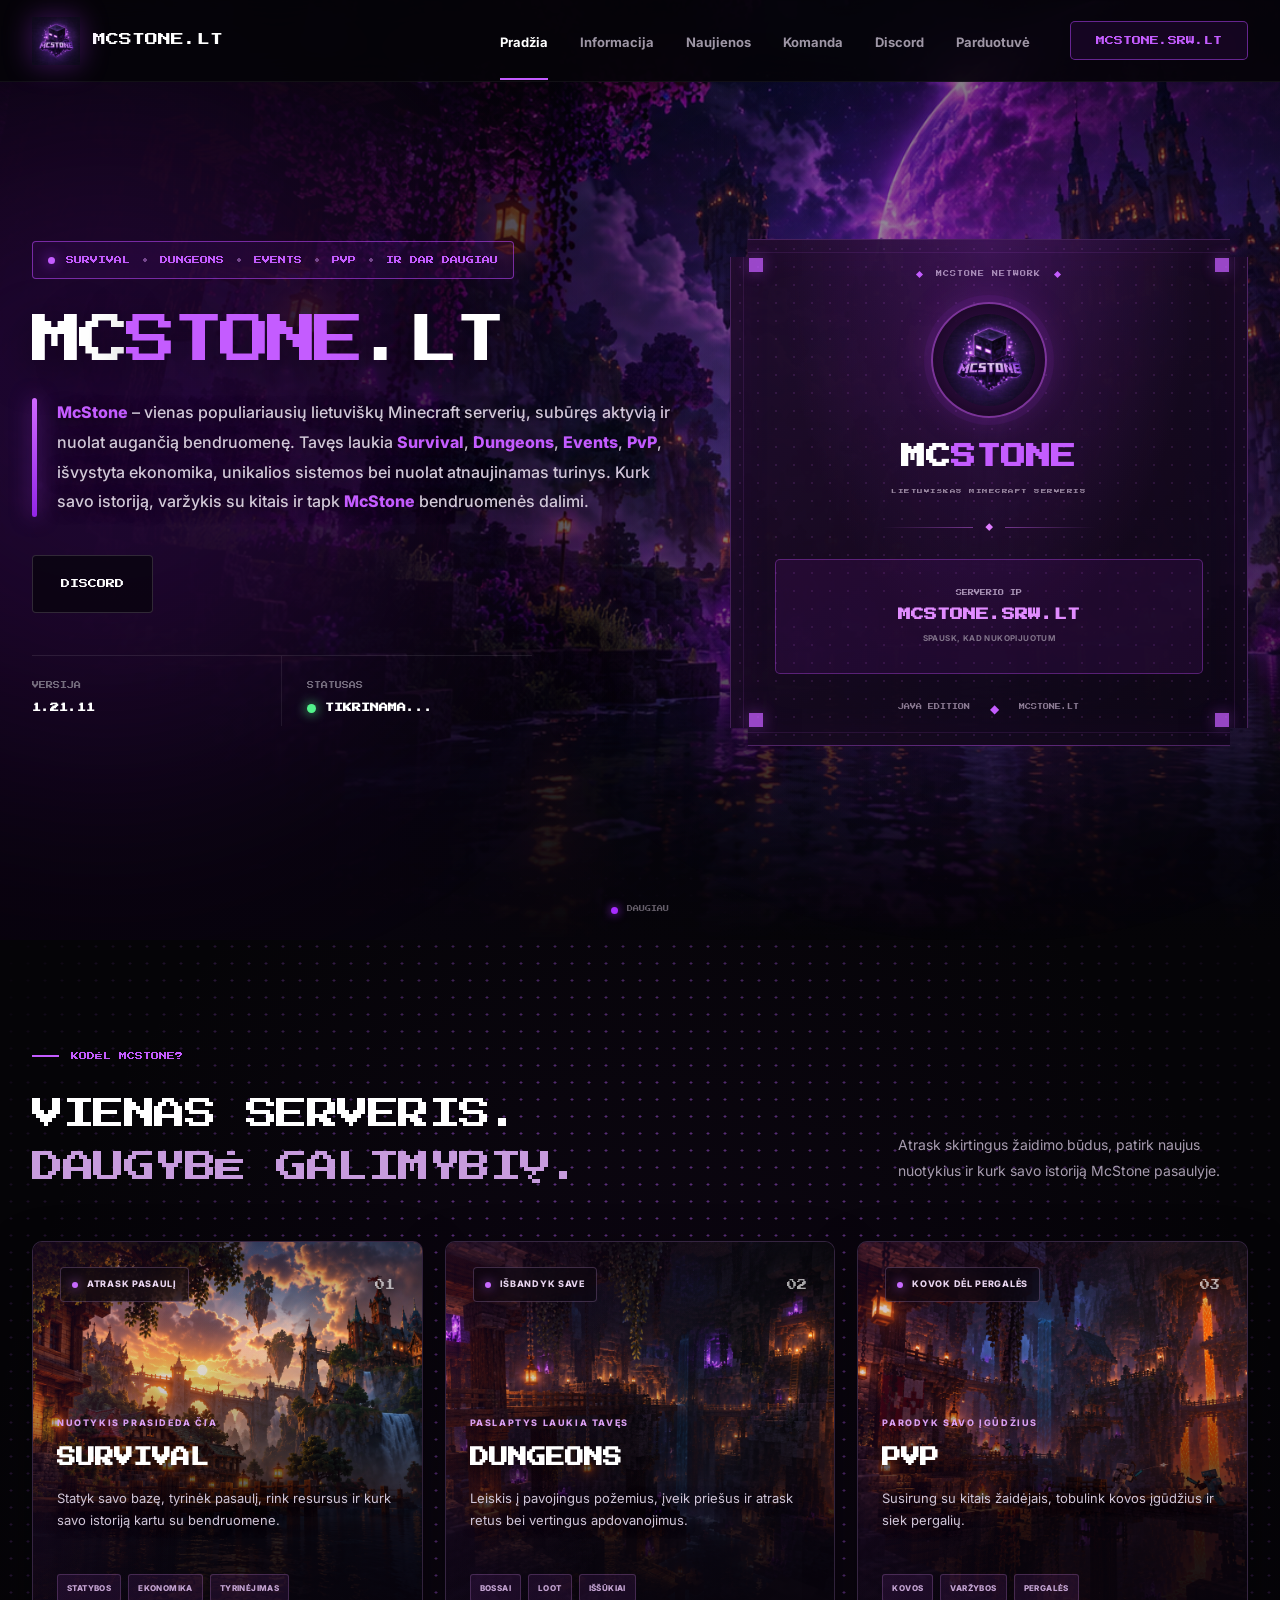
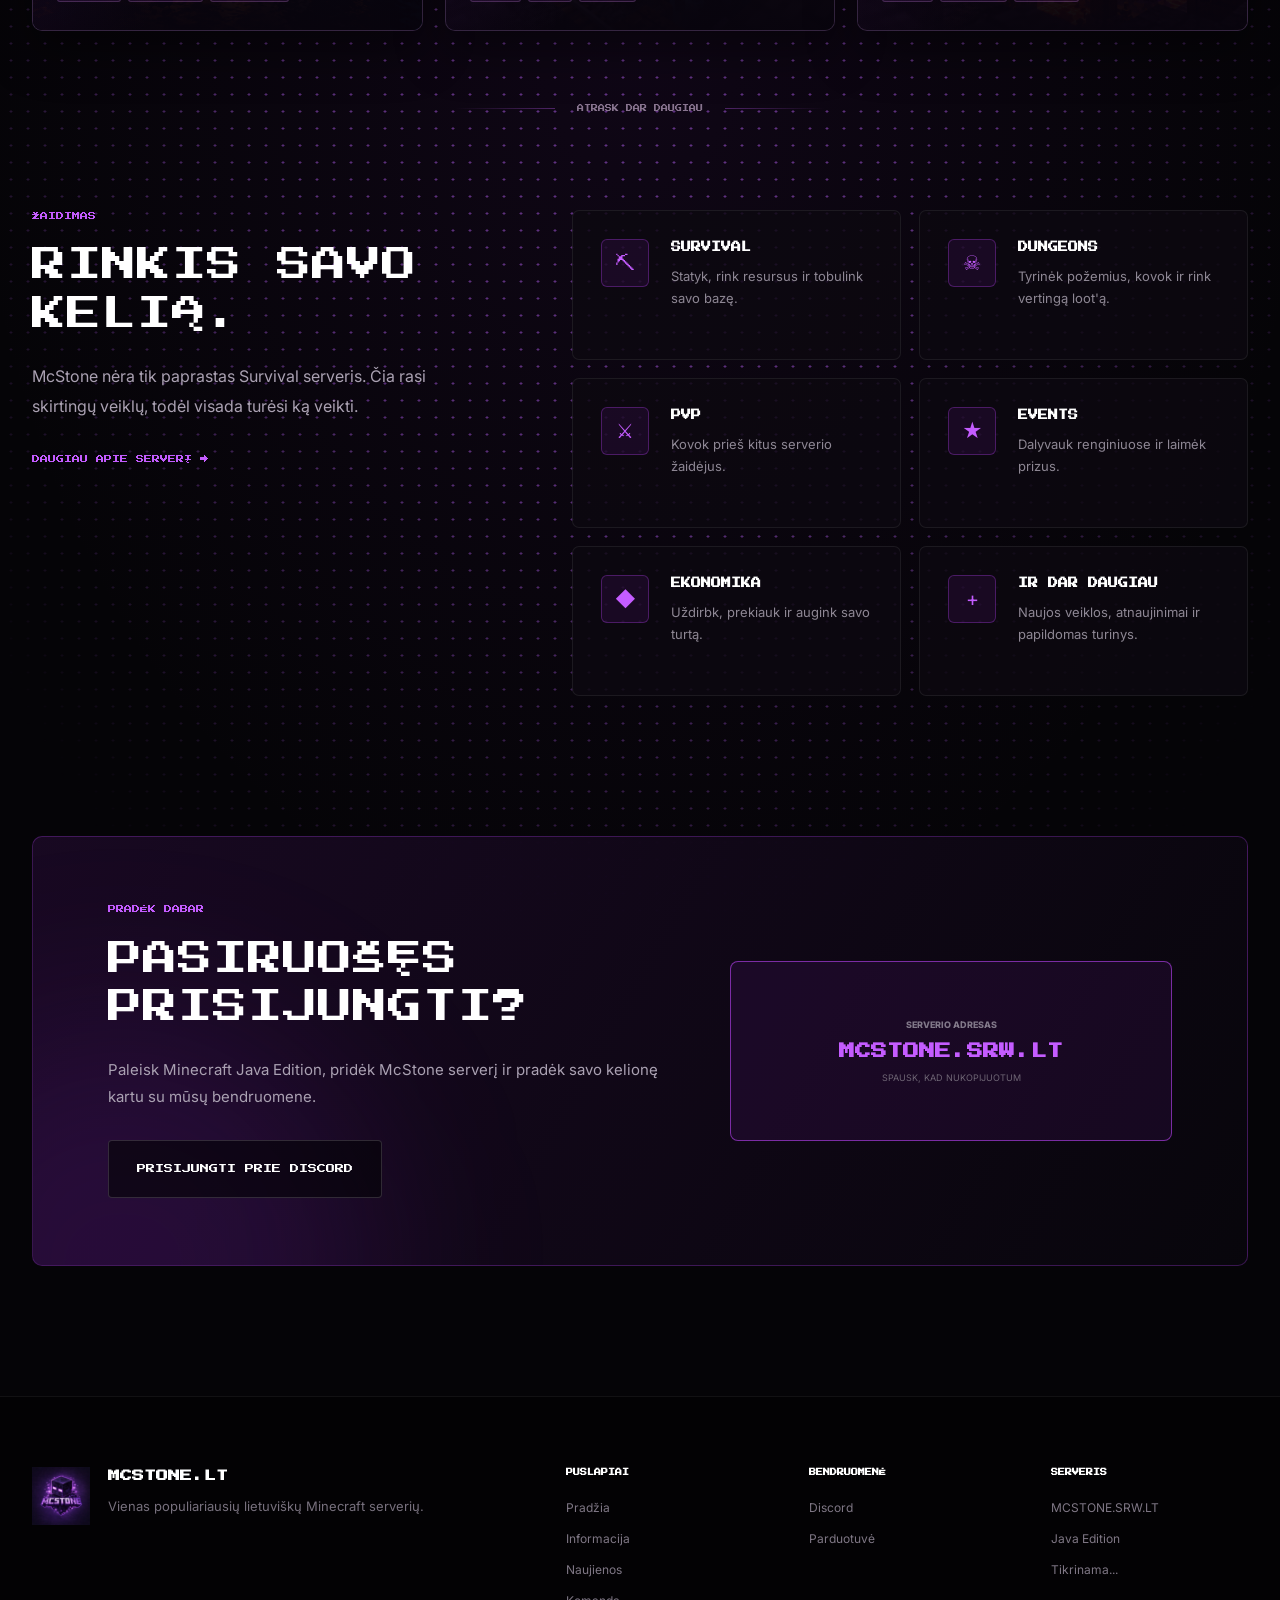
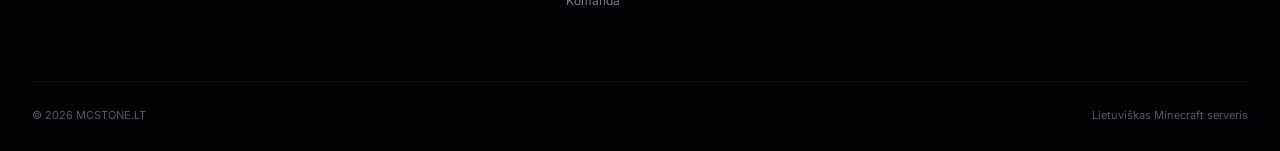
==== commit 68d673c9: "Refactor index.html for improved structure and accessibility Updated HTML structure and improved acc" ====
--- a/index.html
+++ b/index.html
@@ -1,16 +1,43 @@
 
 <!DOCTYPE html>
 <html lang="lt">
+
 <head>
   <meta charset="UTF-8">
-  <meta name="viewport" content="width=device-width, initial-scale=1.0">
-  <meta name="description" content="McStone.lt – lietuviškas Minecraft serveris. Survival, Dungeons, PvP, Events ir dar daugiau.">
-  <meta name="theme-color" content="#08050d">
+
+  <meta
+    name="viewport"
+    content="width=device-width, initial-scale=1.0"
+  >
+
+  <meta
+    name="description"
+    content="McStone.lt – lietuviškas Minecraft serveris. Survival, Dungeons, PvP, Events ir dar daugiau."
+  >
+
+  <meta
+    name="theme-color"
+    content="#050407"
+  >
 
   <title>McStone.lt | Minecraft serveris</title>
 
-  <link rel="icon" href="logo.png" type="image/png">
-  <link rel="stylesheet" href="style.css?v=90">
+  <link
+    rel="icon"
+    type="image/png"
+    href="logo.png"
+  >
+
+  <link
+    rel="stylesheet"
+    href="style.css?v=52"
+  >
+
+  <link
+    rel="stylesheet"
+    href="background.css?v=3"
+  >
+
 </head>
 
 <body>
@@ -18,27 +45,74 @@
   <!-- NAVIGACIJA -->
 
   <header class="navbar">
+
     <div class="nav-inner">
 
-      <a href="index.html" class="logo">
-        <img src="logo.png" alt="McStone.lt logotipas">
+      <a
+        href="index.html"
+        class="logo"
+        aria-label="McStone.lt pradžia"
+      >
+
+        <img
+          src="logo.png"
+          alt="McStone.lt logotipas"
+        >
+
         <span>MCSTONE.LT</span>
+
       </a>
 
-      <nav class="nav-links">
-        <a class="active" href="index.html">Pradžia</a>
-        <a href="informacija.html">Informacija</a>
-        <a href="naujienos.html">Naujienos</a>
-        <a href="komanda.html">Komanda</a>
-        <a href="discord.html">Discord</a>
-        <a href="https://mcstonelt.tebex.io/" target="_blank" rel="noopener noreferrer">Parduotuvė</a>
+
+      <nav
+        class="nav-links"
+        aria-label="Pagrindinė navigacija"
+      >
+
+        <a
+          href="index.html"
+          class="active"
+        >
+          Pradžia
+        </a>
+
+        <a href="informacija.html">
+          Informacija
+        </a>
+
+        <a href="naujienos.html">
+          Naujienos
+        </a>
+
+        <a href="komanda.html">
+          Komanda
+        </a>
+
+        <a href="discord.html">
+          Discord
+        </a>
+
+        <a
+          href="https://mcstonelt.tebex.io/"
+          target="_blank"
+          rel="noopener noreferrer"
+        >
+          Parduotuvė
+        </a>
+
       </nav>
 
-      <button class="nav-ip" type="button" onclick="copyIP(this)">
+
+      <button
+        class="nav-ip"
+        type="button"
+        onclick="copyIP(this)"
+      >
         MCSTONE.SRW.LT
       </button>
 
     </div>
+
   </header>
 
 
@@ -52,65 +126,125 @@
       <div class="hero-grid"></div>
       <div class="hero-glow"></div>
 
+
       <div class="hero-inner">
 
+        <!-- KAIRĖ -->
+
         <div class="hero-left">
 
           <div class="hero-tag">
+
             <span></span>
-            SURVIVAL <b>•</b>
-            DUNGEONS <b>•</b>
-            EVENTS <b>•</b>
-            PVP <b>•</b>
+
+            SURVIVAL
+
+            <b>•</b>
+
+            DUNGEONS
+
+            <b>•</b>
+
+            EVENTS
+
+            <b>•</b>
+
+            PVP
+
+            <b>•</b>
+
             IR DAR DAUGIAU
-          </div>
+
+          </div>
+
 
           <h1 class="hero-title">
+
             MC<span>STONE</span><em>.LT</em>
+
           </h1>
 
+
           <div class="hero-description">
+
             <div class="hero-description-line"></div>
 
             <p>
+
               <strong>McStone</strong> – vienas populiariausių
-              lietuviškų Minecraft serverių, subūręs aktyvią ir
-              nuolat augančią bendruomenę. Tavęs laukia
+              lietuviškų Minecraft serverių, subūręs aktyvią
+              ir nuolat augančią bendruomenę.
+
+              Tavęs laukia
+
               <strong>Survival</strong>,
+
               <strong>Dungeons</strong>,
+
               <strong>Events</strong>,
+
               <strong>PvP</strong>,
-              išvystyta ekonomika, unikalios sistemos bei nuolat
-              atnaujinamas turinys. Kurk savo istoriją, varžykis
-              su kitais ir tapk <strong>McStone</strong>
+
+              išvystyta ekonomika, unikalios sistemos bei
+              nuolat atnaujinamas turinys.
+
+              Kurk savo istoriją, varžykis su kitais
+              ir tapk <strong>McStone</strong>
               bendruomenės dalimi.
+
             </p>
-          </div>
+
+          </div>
+
 
           <div class="hero-actions">
+
             <a
-              class="button button-dark"
               href="https://discord.gg/xH5VDRtM7v"
               target="_blank"
               rel="noopener noreferrer"
+              class="button button-dark"
             >
+
               DISCORD
+
             </a>
-          </div>
+
+          </div>
+
+
+          <!-- SERVERIO INFORMACIJA -->
 
           <div class="server-stats">
 
             <div class="stat">
+
               <span>VERSIJA</span>
-              <strong id="serverVersion">1.21.11</strong>
-            </div>
+
+              <strong id="serverVersion">
+                1.21.11
+              </strong>
+
+            </div>
+
 
             <div class="stat">
+
               <span>STATUSAS</span>
-              <strong class="server-status" id="serverStatus">
+
+              <strong
+                class="server-status"
+                id="serverStatus"
+              >
+
                 <i id="serverDot"></i>
-                <span id="serverStatusText">TIKRINAMA...</span>
+
+                <span id="serverStatusText">
+                  TIKRINAMA...
+                </span>
+
               </strong>
+
             </div>
 
           </div>
@@ -118,57 +252,109 @@
         </div>
 
 
-        <!-- DEŠINĖ HERO KORTELĖ -->
+        <!-- DEŠINĖ -->
 
         <div class="hero-right">
 
           <div class="aura-glow"></div>
 
+
           <div class="mc-showcase">
 
-            <span class="showcase-corner corner-tl"></span>
-            <span class="showcase-corner corner-tr"></span>
-            <span class="showcase-corner corner-bl"></span>
-            <span class="showcase-corner corner-br"></span>
+            <span
+              class="showcase-corner corner-tl"
+            ></span>
+
+            <span
+              class="showcase-corner corner-tr"
+            ></span>
+
+            <span
+              class="showcase-corner corner-bl"
+            ></span>
+
+            <span
+              class="showcase-corner corner-br"
+            ></span>
+
 
             <div class="showcase-topline">
+
               <span class="topline-square"></span>
+
               MCSTONE NETWORK
+
               <span class="topline-square"></span>
-            </div>
+
+            </div>
+
 
             <div class="showcase-logo">
-              <img src="logo.png" alt="McStone.lt">
-            </div>
-
-            <div class="showcase-title">
+
+              <img
+                src="logo.png"
+                alt="McStone.lt logotipas"
+              >
+
+            </div>
+
+
+            <h2 class="showcase-title">
+
               MC<span>STONE</span>
-            </div>
-
-            <div class="showcase-subtitle">
+
+            </h2>
+
+
+            <p class="showcase-subtitle">
+
               LIETUVIŠKAS MINECRAFT SERVERIS
-            </div>
+
+            </p>
+
 
             <div class="showcase-divider">
+
               <span></span>
+
               <i>◆</i>
+
               <span></span>
-            </div>
+
+            </div>
+
 
             <button
               class="showcase-ip"
               type="button"
               onclick="copyIP(this)"
             >
-              <small>SERVERIO ADRESAS</small>
-              <strong>MCSTONE.SRW.LT</strong>
-              <span>SPUSTELĖK, KAD NUKOPIJUOTUM</span>
+
+              <small>
+                SERVERIO IP
+              </small>
+
+              <strong>
+                MCSTONE.SRW.LT
+              </strong>
+
+              <span>
+                SPAUSK, KAD NUKOPIJUOTUM
+              </span>
+
             </button>
 
+
             <div class="showcase-footer">
+
               <span>JAVA EDITION</span>
-              <span class="showcase-footer-mark">✦</span>
-              <span>1.21.11</span>
+
+              <span class="showcase-footer-mark">
+                ◆
+              </span>
+
+              <span>MCSTONE.LT</span>
+
             </div>
 
           </div>
@@ -177,9 +363,13 @@
 
       </div>
 
+
       <div class="scroll-hint">
+
         <span></span>
+
         DAUGIAU
+
       </div>
 
     </section>
@@ -187,34 +377,46 @@
 
     <!-- KODĖL MCSTONE -->
 
-    <section class="section why-section" id="kodel-mcstone">
+    <section class="section why-section">
 
       <div class="why-heading">
 
-        <div class="why-heading-main">
+        <div>
 
           <div class="section-eyebrow">
+
             <span class="eyebrow-line"></span>
+
             KODĖL MCSTONE?
-          </div>
+
+          </div>
+
 
           <h2>
-            VIENAS SERVERIS.<br>
+
+            VIENAS SERVERIS.
+
+            <br>
+
             <span>DAUGYBĖ GALIMYBIŲ.</span>
+
           </h2>
 
         </div>
 
+
         <p class="why-intro">
+
           Atrask skirtingus žaidimo būdus,
           patirk naujus nuotykius ir kurk
           savo istoriją McStone pasaulyje.
+
         </p>
 
       </div>
 
 
-      <!-- NAUJOS KORTELĖS -->
+      <!-- TRYS NUOTRAUKŲ KORTELĖS -->
 
       <div class="experience-grid">
 
@@ -223,37 +425,56 @@
         <article class="experience-card survival-card">
 
           <div class="experience-image"></div>
+
           <div class="experience-shade"></div>
 
+
           <div class="experience-top">
 
-            <span class="experience-label">
+            <div class="experience-label">
+
               <span class="label-dot"></span>
+
               ATRASK PASAULĮ
+
+            </div>
+
+            <span class="experience-number">
+              01
             </span>
 
-            <span class="experience-number">01</span>
-
-          </div>
+          </div>
+
 
           <div class="experience-body">
 
             <span class="experience-small">
+
               NUOTYKIS PRASIDEDA ČIA
+
             </span>
 
+
             <h3>SURVIVAL</h3>
 
+
             <p>
+
               Statyk savo bazę, tyrinėk pasaulį,
               rink resursus ir kurk savo istoriją
               kartu su bendruomene.
+
             </p>
 
+
             <div class="experience-tags">
+
               <span>STATYBOS</span>
+
               <span>EKONOMIKA</span>
+
               <span>TYRINĖJIMAS</span>
+
             </div>
 
           </div>
@@ -266,37 +487,56 @@
         <article class="experience-card dungeons-card">
 
           <div class="experience-image"></div>
+
           <div class="experience-shade"></div>
 
+
           <div class="experience-top">
 
-            <span class="experience-label">
+            <div class="experience-label">
+
               <span class="label-dot"></span>
+
               IŠBANDYK SAVE
+
+            </div>
+
+            <span class="experience-number">
+              02
             </span>
 
-            <span class="experience-number">02</span>
-
-          </div>
+          </div>
+
 
           <div class="experience-body">
 
             <span class="experience-small">
+
               PASLAPTYS LAUKIA TAVĘS
+
             </span>
 
+
             <h3>DUNGEONS</h3>
 
+
             <p>
+
               Leiskis į pavojingus požemius,
               įveik priešus ir atrask retus
               bei vertingus apdovanojimus.
+
             </p>
 
+
             <div class="experience-tags">
+
               <span>BOSSAI</span>
+
               <span>LOOT</span>
+
               <span>IŠŠŪKIAI</span>
+
             </div>
 
           </div>
@@ -309,37 +549,56 @@
         <article class="experience-card pvp-card">
 
           <div class="experience-image"></div>
+
           <div class="experience-shade"></div>
 
+
           <div class="experience-top">
 
-            <span class="experience-label">
+            <div class="experience-label">
+
               <span class="label-dot"></span>
+
               KOVOK DĖL PERGALĖS
+
+            </div>
+
+            <span class="experience-number">
+              03
             </span>
 
-            <span class="experience-number">03</span>
-
-          </div>
+          </div>
+
 
           <div class="experience-body">
 
             <span class="experience-small">
+
               PARODYK SAVO ĮGŪDŽIUS
+
             </span>
 
+
             <h3>PVP</h3>
 
+
             <p>
+
               Susirung su kitais žaidėjais,
               tobulink kovos įgūdžius
               ir siek pergalių.
+
             </p>
 
+
             <div class="experience-tags">
+
               <span>KOVOS</span>
+
               <span>VARŽYBOS</span>
+
               <span>PERGALĖS</span>
+
             </div>
 
           </div>
@@ -349,12 +608,16 @@
       </div>
 
 
-      <!-- PERĖJIMAS -->
+      <!-- SKYRIŲ ATSKYRIMAS -->
 
       <div class="section-separator">
+
         <span></span>
+
         <b>ATRASK DAR DAUGIAU</b>
+
         <span></span>
+
       </div>
 
 
@@ -368,18 +631,32 @@
             ŽAIDIMAS
           </div>
 
+
           <h2>
+
             RINKIS SAVO KELIĄ.
+
           </h2>
 
+
           <p>
-            McStone nėra tik paprastas Survival serveris.
-            Čia rasi skirtingų veiklų, todėl visada
-            turėsi ką veikti.
+
+            McStone nėra tik paprastas
+            Survival serveris.
+
+            Čia rasi skirtingų veiklų,
+            todėl visada turėsi ką veikti.
+
           </p>
 
-          <a href="informacija.html" class="text-link">
+
+          <a
+            href="informacija.html"
+            class="text-link"
+          >
+
             DAUGIAU APIE SERVERĮ →
+
           </a>
 
         </div>
@@ -388,51 +665,123 @@
         <div class="mode-cards">
 
           <article class="mode-card">
+
             <div class="mode-icon">⛏</div>
+
             <div>
+
               <h3>SURVIVAL</h3>
-              <p>Statyk, rink resursus ir tobulink savo bazę.</p>
-            </div>
+
+              <p>
+
+                Statyk, rink resursus
+                ir tobulink savo bazę.
+
+              </p>
+
+            </div>
+
           </article>
 
+
           <article class="mode-card">
+
             <div class="mode-icon">☠</div>
+
             <div>
+
               <h3>DUNGEONS</h3>
-              <p>Tyrinėk požemius, kovok ir rink vertingą loot'ą.</p>
-            </div>
+
+              <p>
+
+                Tyrinėk požemius, kovok
+                ir rink vertingą loot'ą.
+
+              </p>
+
+            </div>
+
           </article>
 
+
           <article class="mode-card">
+
             <div class="mode-icon">⚔</div>
+
             <div>
+
               <h3>PVP</h3>
-              <p>Kovok prieš kitus serverio žaidėjus.</p>
-            </div>
+
+              <p>
+
+                Kovok prieš kitus
+                serverio žaidėjus.
+
+              </p>
+
+            </div>
+
           </article>
 
+
           <article class="mode-card">
+
             <div class="mode-icon">★</div>
+
             <div>
+
               <h3>EVENTS</h3>
-              <p>Dalyvauk renginiuose ir laimėk prizus.</p>
-            </div>
+
+              <p>
+
+                Dalyvauk renginiuose
+                ir laimėk prizus.
+
+              </p>
+
+            </div>
+
           </article>
 
+
           <article class="mode-card">
+
             <div class="mode-icon">◆</div>
+
             <div>
+
               <h3>EKONOMIKA</h3>
-              <p>Uždirbk, prekiauk ir augink savo turtą.</p>
-            </div>
+
+              <p>
+
+                Uždirbk, prekiauk
+                ir augink savo turtą.
+
+              </p>
+
+            </div>
+
           </article>
 
+
           <article class="mode-card">
+
             <div class="mode-icon">+</div>
+
             <div>
+
               <h3>IR DAR DAUGIAU</h3>
-              <p>Naujos veiklos, atnaujinimai ir papildomas turinys.</p>
-            </div>
+
+              <p>
+
+                Naujos veiklos,
+                atnaujinimai ir
+                papildomas turinys.
+
+              </p>
+
+            </div>
+
           </article>
 
         </div>
@@ -442,13 +791,14 @@
     </section>
 
 
-    <!-- CTA -->
+    <!-- PRISIJUNGIMO SEKCIJA -->
 
     <section class="cta-wrap">
 
       <div class="cta">
 
         <div class="cta-glow"></div>
+
 
         <div class="cta-content">
 
@@ -456,16 +806,27 @@
             PRADĖK DABAR
           </div>
 
+
           <h2>
-            PASIRUOŠĘS<br>
+
+            PASIRUOŠĘS
+
+            <br>
+
             PRISIJUNGTI?
+
           </h2>
 
+
           <p>
+
             Paleisk Minecraft Java Edition,
-            pridėk McStone serverį ir pradėk
-            savo kelionę kartu su mūsų bendruomene.
+            pridėk McStone serverį ir
+            pradėk savo kelionę kartu
+            su mūsų bendruomene.
+
           </p>
+
 
           <a
             href="https://discord.gg/xH5VDRtM7v"
@@ -473,19 +834,34 @@
             rel="noopener noreferrer"
             class="button button-dark"
           >
+
             PRISIJUNGTI PRIE DISCORD
+
           </a>
 
         </div>
+
 
         <button
           class="big-ip"
           type="button"
           onclick="copyIP(this)"
         >
-          <small>SERVERIO ADRESAS</small>
-          <strong>MCSTONE.SRW.LT</strong>
-          <span>SPAUSK, KAD NUKOPIJUOTUM</span>
+
+          <small>
+            SERVERIO ADRESAS
+          </small>
+
+
+          <strong>
+            MCSTONE.SRW.LT
+          </strong>
+
+
+          <span>
+            SPAUSK, KAD NUKOPIJUOTUM
+          </span>
+
         </button>
 
       </div>
@@ -503,54 +879,129 @@
 
       <div class="footer-brand">
 
-        <img src="logo.png" alt="McStone.lt">
+        <img
+          src="logo.png"
+          alt="McStone.lt"
+        >
 
         <div>
-          <strong>MCSTONE.LT</strong>
-          <p>Vienas populiariausių lietuviškų Minecraft serverių.</p>
+
+          <strong>
+            MCSTONE.LT
+          </strong>
+
+
+          <p>
+
+            Vienas populiariausių
+            lietuviškų Minecraft serverių.
+
+          </p>
+
         </div>
 
       </div>
 
+
       <div class="footer-links">
 
         <div>
+
           <b>PUSLAPIAI</b>
-          <a href="index.html">Pradžia</a>
-          <a href="informacija.html">Informacija</a>
-          <a href="naujienos.html">Naujienos</a>
-          <a href="komanda.html">Komanda</a>
+
+          <a href="index.html">
+            Pradžia
+          </a>
+
+          <a href="informacija.html">
+            Informacija
+          </a>
+
+          <a href="naujienos.html">
+            Naujienos
+          </a>
+
+          <a href="komanda.html">
+            Komanda
+          </a>
+
         </div>
 
+
         <div>
+
           <b>BENDRUOMENĖ</b>
-          <a href="discord.html">Discord</a>
-          <a href="https://mcstonelt.tebex.io/" target="_blank" rel="noopener noreferrer">Parduotuvė</a>
+
+          <a href="discord.html">
+            Discord
+          </a>
+
+          <a
+            href="https://mcstonelt.tebex.io/"
+            target="_blank"
+            rel="noopener noreferrer"
+          >
+            Parduotuvė
+          </a>
+
         </div>
 
+
         <div>
+
           <b>SERVERIS</b>
-          <span>MCSTONE.SRW.LT</span>
-          <span>Java Edition</span>
-          <span id="footerStatus">Tikrinama...</span>
+
+          <span>
+            MCSTONE.SRW.LT
+          </span>
+
+          <span>
+            Java Edition
+          </span>
+
+          <span id="footerStatus">
+            Tikrinama...
+          </span>
+
         </div>
 
       </div>
 
     </div>
 
+
     <div class="footer-bottom">
-      <span>© 2026 MCSTONE.LT</span>
-      <span>Lietuviškas Minecraft serveris</span>
+
+      <span>
+        © 2026 MCSTONE.LT
+      </span>
+
+      <span>
+        Lietuviškas Minecraft serveris
+      </span>
+
     </div>
 
   </footer>
 
-  <div class="copy-toast" id="copyToast">
+
+  <!-- IP NUKOPIJAVIMO PRANEŠIMAS -->
+
+  <div
+    class="copy-toast"
+    id="copyToast"
+    role="status"
+    aria-live="polite"
+  >
+
     ✓ MCSTONE.SRW.LT NUKOPIJUOTAS
+
   </div>
 
-  <script src="script.js?v=52"></script>
+
+  <!-- JAVASCRIPT -->
+
+  <script src="script.js?v=45"></script>
 
 </body>
 </html>
--- a/style.css
+++ b/style.css
@@ -47,6 +47,8 @@
   max-width: 100%;
 }
 
+/* SCROLLBAR */
+
 ::-webkit-scrollbar {
   width: 8px;
 }
@@ -68,7 +70,9 @@
 
 .navbar {
   position: fixed;
-  inset: 0 0 auto;
+  top: 0;
+  left: 0;
+  right: 0;
   z-index: 1000;
   height: 82px;
   display: flex;
@@ -82,7 +86,7 @@
 .nav-inner {
   width: min(calc(100% - 64px), var(--max-width));
   height: 100%;
-  margin: auto;
+  margin: 0 auto;
   display: flex;
   align-items: center;
   gap: 40px;
@@ -104,7 +108,8 @@
 
 .logo span {
   color: white;
-  font: 13px "Press Start 2P", monospace;
+  font-family: "Press Start 2P", monospace;
+  font-size: 13px;
 }
 
 .nav-links {
@@ -120,7 +125,7 @@
   color: #9e96a5;
   font-size: 13px;
   font-weight: 700;
-  transition: color 0.2s;
+  transition: color 0.2s ease;
 }
 
 .nav-links a:hover,
@@ -137,7 +142,7 @@
   height: 2px;
   transform: translateX(-50%);
   background: var(--purple-2);
-  transition: width 0.2s;
+  transition: width 0.2s ease;
 }
 
 .nav-links a:hover::after,
@@ -153,7 +158,8 @@
   border-radius: 5px;
   background: rgba(126, 28, 180, 0.13);
   color: var(--purple-2);
-  font: 9px "Press Start 2P", monospace;
+  font-family: "Press Start 2P", monospace;
+  font-size: 9px;
   transition: background 0.2s, border-color 0.2s;
 }
 
@@ -223,7 +229,7 @@
   position: relative;
   z-index: 5;
   width: min(calc(100% - 64px), var(--max-width));
-  margin: auto;
+  margin: 0 auto;
   display: grid;
   grid-template-columns: minmax(520px, 1fr) minmax(450px, 0.8fr);
   align-items: center;
@@ -246,7 +252,9 @@
   border-radius: 4px;
   background: rgba(91, 15, 131, 0.16);
   color: var(--purple-2);
-  font: 8px/1.5 "Press Start 2P", monospace;
+  font-family: "Press Start 2P", monospace;
+  font-size: 8px;
+  line-height: 1.5;
 }
 
 .hero-tag > span {
@@ -267,7 +275,10 @@
   margin-bottom: 30px;
   white-space: nowrap;
   color: white;
-  font: 400 clamp(48px, 4.1vw, 76px)/1.08 "Press Start 2P", monospace;
+  font-family: "Press Start 2P", monospace;
+  font-size: clamp(48px, 4.1vw, 76px);
+  font-weight: 400;
+  line-height: 1.08;
   letter-spacing: -4px;
   text-shadow: 0 10px 40px rgba(0, 0, 0, 0.5);
 }
@@ -309,6 +320,8 @@
   font-weight: 800;
 }
 
+/* BUTTONS */
+
 .hero-actions {
   display: flex;
   gap: 14px;
@@ -324,7 +337,8 @@
   cursor: pointer;
   border: 1px solid transparent;
   border-radius: 4px;
-  font: 9px "Press Start 2P", monospace;
+  font-family: "Press Start 2P", monospace;
+  font-size: 9px;
   transition: transform 0.2s, background 0.2s, border-color 0.2s;
 }
 
@@ -343,7 +357,7 @@
   background: rgba(155, 37, 220, 0.1);
 }
 
-/* STATUSAS */
+/* STATUS */
 
 .server-stats {
   width: 100%;
@@ -378,12 +392,14 @@
 
 .stat > span {
   color: #746c7d;
-  font: 7px "Press Start 2P", monospace;
+  font-family: "Press Start 2P", monospace;
+  font-size: 7px;
 }
 
 .stat strong {
   color: white;
-  font: 9px "Press Start 2P", monospace;
+  font-family: "Press Start 2P", monospace;
+  font-size: 9px;
 }
 
 .server-status {
@@ -411,7 +427,7 @@
   box-shadow: 0 0 12px var(--red) !important;
 }
 
-/* HERO KORTELĖ */
+/* RIGHT HERO CARD */
 
 .hero-right {
   position: relative;
@@ -440,7 +456,9 @@
   overflow: hidden;
 
   clip-path: polygon(
-    0 18px, 18px 18px, 18px 0,
+    0 18px,
+    18px 18px,
+    18px 0,
     calc(100% - 18px) 0,
     calc(100% - 18px) 18px,
     100% 18px,
@@ -504,7 +522,8 @@
   gap: 14px;
   margin-bottom: 22px;
   color: #a88bb8;
-  font: 6px "Press Start 2P", monospace;
+  font-family: "Press Start 2P", monospace;
+  font-size: 6px;
   letter-spacing: 1px;
 }
 
@@ -513,7 +532,6 @@
   height: 5px;
   background: var(--purple-2);
   transform: rotate(45deg);
-  box-shadow: 0 0 10px rgba(196, 92, 255, 0.7);
 }
 
 .showcase-logo {
@@ -541,18 +559,20 @@
 .showcase-title {
   margin-bottom: 12px;
   color: white;
-  font: 25px/1.5 "Press Start 2P", monospace;
+  font-family: "Press Start 2P", monospace;
+  font-size: 25px;
+  line-height: 1.5;
   text-align: center;
 }
 
 .showcase-title span {
   color: var(--purple-2);
-  text-shadow: 0 0 25px rgba(190, 74, 255, 0.35);
 }
 
 .showcase-subtitle {
   color: #97859f;
-  font: 5.5px "Press Start 2P", monospace;
+  font-family: "Press Start 2P", monospace;
+  font-size: 5.5px;
   text-align: center;
   letter-spacing: 0.5px;
 }
@@ -605,13 +625,14 @@
 
 .showcase-ip small {
   color: #a994b6;
-  font: 6px "Press Start 2P", monospace;
+  font-family: "Press Start 2P", monospace;
+  font-size: 6px;
 }
 
 .showcase-ip strong {
   color: #e18cff;
-  font: 13px "Press Start 2P", monospace;
-  text-shadow: 0 0 18px rgba(197, 79, 255, 0.35);
+  font-family: "Press Start 2P", monospace;
+  font-size: 13px;
 }
 
 .showcase-ip > span {
@@ -628,7 +649,8 @@
   gap: 20px;
   margin-top: 24px;
   color: #897991;
-  font: 6px "Press Start 2P", monospace;
+  font-family: "Press Start 2P", monospace;
+  font-size: 6px;
 }
 
 .showcase-footer-mark {
@@ -646,7 +668,8 @@
   align-items: center;
   gap: 9px;
   color: #655e6a;
-  font: 6px "Press Start 2P", monospace;
+  font-family: "Press Start 2P", monospace;
+  font-size: 6px;
 }
 
 .scroll-hint span {
@@ -657,9 +680,7 @@
   box-shadow: 0 0 10px var(--purple);
 }
 
-/* ==========================================
-   NAUJA KODĖL MCSTONE SEKCIJA
-========================================== */
+/* KODĖL MCSTONE */
 
 .section {
   width: min(calc(100% - 64px), var(--max-width));
@@ -669,33 +690,14 @@
 
 .why-section {
   position: relative;
-  isolation: isolate;
-}
-
-.why-ambient {
-  position: absolute;
-  z-index: -1;
-  top: 100px;
-  left: 50%;
-  width: min(100vw, 1350px);
-  height: 750px;
-  transform: translateX(-50%);
-  pointer-events: none;
-  background:
-    radial-gradient(ellipse at 20% 40%, rgba(110, 30, 145, 0.065), transparent 52%),
-    radial-gradient(ellipse at 80% 50%, rgba(102, 36, 150, 0.065), transparent 55%);
 }
 
 .why-heading {
   display: flex;
+  align-items: flex-end;
   justify-content: space-between;
-  align-items: flex-end;
-  gap: 65px;
-  margin-bottom: 45px;
-}
-
-.why-heading-main {
-  min-width: 0;
+  gap: 60px;
+  margin-bottom: 48px;
 }
 
 .section-eyebrow {
@@ -704,18 +706,22 @@
   gap: 12px;
   margin-bottom: 25px;
   color: var(--purple-2);
-  font: 8px "Press Start 2P", monospace;
+  font-family: "Press Start 2P", monospace;
+  font-size: 8px;
 }
 
 .eyebrow-line {
-  width: 26px;
+  width: 27px;
   height: 2px;
   background: var(--purple-2);
 }
 
 .why-heading h2 {
-  color: #fff;
-  font: 400 clamp(24px, 2.6vw, 43px)/1.65 "Press Start 2P", monospace;
+  color: white;
+  font-family: "Press Start 2P", monospace;
+  font-size: clamp(24px, 2.6vw, 43px);
+  font-weight: 400;
+  line-height: 1.65;
   letter-spacing: -1.5px;
 }
 
@@ -724,7 +730,7 @@
 }
 
 .why-intro {
-  max-width: 340px;
+  max-width: 350px;
   flex-shrink: 0;
   padding-bottom: 10px;
   color: #a79caf;
@@ -732,7 +738,7 @@
   line-height: 1.85;
 }
 
-/* EXPERIENCE CARDS */
+/* TRYS MINECRAFT KORTELĖS */
 
 .experience-grid {
   display: grid;
@@ -742,401 +748,222 @@
 
 .experience-card {
   position: relative;
-  min-width: 0;
+  isolation: isolate;
+  height: 390px;
   overflow: hidden;
-  border: 1px solid rgba(193, 149, 215, 0.13);
-  border-radius: 9px;
-  background: #0c0910;
+  border: 1px solid rgba(202, 150, 227, 0.19);
+  border-radius: 10px;
+  background: #120b1b;
   transition:
-    transform 0.3s ease,
-    border-color 0.3s ease,
-    box-shadow 0.3s ease;
+    transform 0.35s ease,
+    border-color 0.35s ease,
+    box-shadow 0.35s ease;
 }
 
 .experience-card:hover {
-  transform: translateY(-6px);
-  border-color: rgba(195, 103, 240, 0.45);
-  box-shadow: 0 22px 60px rgba(0, 0, 0, 0.32);
-}
-
-.experience-art {
-  position: relative;
-  height: 215px;
-  overflow: hidden;
-  isolation: isolate;
-  border-bottom: 1px solid rgba(255, 255, 255, 0.06);
-}
-
-.experience-art::after {
+  transform: translateY(-7px);
+  border-color: rgba(208, 120, 255, 0.58);
+  box-shadow:
+    0 25px 65px rgba(0, 0, 0, 0.42),
+    0 0 35px rgba(161, 50, 226, 0.09);
+}
+
+.experience-image {
+  position: absolute;
+  inset: 0;
+  z-index: -3;
+  background-repeat: no-repeat;
+  background-size: cover;
+  background-position: center;
+  transition: transform 0.7s ease, filter 0.7s ease;
+}
+
+.experience-card:hover .experience-image {
+  transform: scale(1.08);
+}
+
+/* NAUJOS NUOTRAUKOS */
+
+.survival-card .experience-image {
+  background-image: url("survival-bg.png");
+  background-position: center center;
+}
+
+.dungeons-card .experience-image {
+  background-image: url("dungeons-bg.png");
+  background-position: center center;
+}
+
+.pvp-card .experience-image {
+  background-image: url("pvp-bg.png");
+  background-position: center center;
+}
+
+/* TAMSUS GRADIENTAS */
+
+.experience-shade {
+  position: absolute;
+  inset: 0;
+  z-index: -2;
+  background:
+    linear-gradient(
+      180deg,
+      rgba(7, 4, 12, 0.35) 0%,
+      rgba(7, 4, 12, 0.02) 25%,
+      rgba(8, 4, 13, 0.28) 45%,
+      rgba(8, 4, 13, 0.86) 73%,
+      rgba(8, 4, 13, 0.98) 100%
+    );
+}
+
+.experience-card::after {
   content: "";
   position: absolute;
   inset: 0;
-  z-index: 9;
+  z-index: -1;
   pointer-events: none;
-  background:
-    linear-gradient(180deg, transparent 40%, rgba(9, 6, 13, 0.75)),
-    linear-gradient(90deg, rgba(8, 5, 13, 0.15), transparent, rgba(8, 5, 13, 0.15));
-}
-
-.art-light {
+  background: linear-gradient(
+    120deg,
+    rgba(138, 40, 180, 0.13),
+    transparent 55%
+  );
+}
+
+/* KORTELIŲ VIRŠUS */
+
+.experience-top {
   position: absolute;
-  width: 300px;
-  height: 220px;
-  left: 50%;
-  top: -40px;
-  transform: translateX(-50%);
-  border-radius: 50%;
-  filter: blur(45px);
-  opacity: 0.55;
-}
-
-/* SURVIVAL SCENE */
-
-.experience-survival .experience-art {
-  background:
-    linear-gradient(180deg, #20142d 0%, #30223e 58%, #12101b 100%);
-}
-
-.experience-survival .art-light {
-  background: rgba(184, 113, 214, 0.4);
-}
-
-.pixel-sun {
-  position: absolute;
-  top: 32px;
-  right: 24%;
-  width: 45px;
-  height: 45px;
-  background: #c99cdd;
-  box-shadow: 0 0 42px rgba(216, 145, 244, 0.4);
-}
-
-.pixel-mountain {
-  position: absolute;
-  bottom: 28px;
-  width: 75%;
-  height: 130px;
-  clip-path: polygon(
-    0 100%, 0 65%, 15% 65%, 15% 45%,
-    30% 45%, 30% 25%, 48% 25%,
-    48% 45%, 65% 45%, 65% 65%,
-    80% 65%, 80% 85%, 100% 85%, 100% 100%
-  );
-}
-
-.mountain-back {
-  left: -10%;
-  background: #382849;
-}
-
-.mountain-front {
-  right: -16%;
-  bottom: 5px;
-  background: #1d172b;
-  transform: scaleX(-1);
-}
-
-.pixel-tree {
-  position: absolute;
-  bottom: 36px;
-  z-index: 4;
-  width: 60px;
-  height: 120px;
-}
-
-.tree-one { left: 15%; }
-.tree-two { right: 13%; transform: scale(0.8); transform-origin: bottom; }
-
-.tree-crown {
-  position: absolute;
-  top: 0;
-  left: 0;
-  width: 60px;
-  height: 70px;
-  background: #33213f;
-  clip-path: polygon(
-    25% 0, 75% 0, 75% 15%, 90% 15%,
-    90% 35%, 100% 35%, 100% 80%,
-    80% 80%, 80% 100%, 20% 100%,
-    20% 80%, 0 80%, 0 35%,
-    10% 35%, 10% 15%, 25% 15%
-  );
-}
-
-.tree-trunk {
-  position: absolute;
-  bottom: 0;
-  left: 25px;
-  width: 12px;
-  height: 65px;
-  background: #241927;
-}
-
-.pixel-ground {
-  position: absolute;
-  z-index: 5;
-  bottom: 0;
-  width: 100%;
-  height: 35px;
-  background:
-    linear-gradient(#46304e 0 8px, #211927 8px 100%);
-}
-
-/* DUNGEON SCENE */
-
-.experience-dungeons .experience-art {
-  background:
-    radial-gradient(ellipse at 50% 75%, #3c1b55, transparent 60%),
-    linear-gradient(180deg, #171020, #100c19);
-}
-
-.experience-dungeons .art-light {
-  background: rgba(160, 59, 238, 0.5);
-}
-
-.dungeon-arch {
-  position: absolute;
-  z-index: 3;
-  left: 50%;
-  bottom: 10px;
-  width: 160px;
-  height: 180px;
-  transform: translateX(-50%);
-  background: #35283e;
-  clip-path: polygon(
-    0 100%, 0 25%, 15% 25%, 15% 12%,
-    30% 12%, 30% 0, 70% 0,
-    70% 12%, 85% 12%, 85% 25%,
-    100% 25%, 100% 100%
-  );
-  box-shadow: 0 0 30px rgba(168, 77, 245, 0.18);
-}
-
-.dungeon-arch-inner {
-  position: absolute;
-  bottom: 0;
-  left: 25px;
-  width: 110px;
-  height: 145px;
-  background:
-    linear-gradient(180deg, #14091f, #552576 90%);
-  clip-path: polygon(
-    0 100%, 0 25%, 20% 25%,
-    20% 10%, 80% 10%, 80% 25%,
-    100% 25%, 100% 100%
-  );
-}
-
-.dungeon-step {
-  position: absolute;
-  z-index: 5;
-  left: 50%;
-  transform: translateX(-50%);
-  height: 13px;
-  background: #403149;
-}
-
-.step-one { bottom: 0; width: 240px; }
-.step-two { bottom: 13px; width: 200px; }
-.step-three { bottom: 26px; width: 160px; }
-
-.dungeon-flame {
-  position: absolute;
-  z-index: 6;
-  bottom: 75px;
-  width: 12px;
-  height: 24px;
-  background: #b34bf1;
-  box-shadow: 0 0 25px rgba(190, 80, 255, 0.85);
-  clip-path: polygon(50% 0, 100% 55%, 80% 100%, 20% 100%, 0 55%);
-}
-
-.flame-left { left: 20%; }
-.flame-right { right: 20%; }
-
-/* PVP SCENE */
-
-.experience-pvp .experience-art {
-  background:
-    radial-gradient(ellipse at 50% 65%, #432044, transparent 55%),
-    linear-gradient(180deg, #211222, #110b16);
-}
-
-.experience-pvp .art-light {
-  background: rgba(193, 65, 163, 0.35);
-}
-
-.arena-ring {
-  position: absolute;
-  top: 26px;
-  left: 50%;
-  width: 180px;
-  height: 180px;
-  transform: translateX(-50%);
-  border: 12px solid rgba(170, 75, 185, 0.13);
-  border-radius: 50%;
-  box-shadow: 0 0 35px rgba(175, 59, 198, 0.13);
-}
-
-.arena-floor {
-  position: absolute;
-  bottom: 0;
-  width: 100%;
-  height: 43px;
-  background: repeating-linear-gradient(
-    90deg,
-    #26182c 0 35px,
-    #302037 35px 70px
-  );
-  border-top: 7px solid #49304c;
-}
-
-.pixel-sword {
-  position: absolute;
-  z-index: 5;
-  top: 58px;
-  left: 50%;
-  width: 35px;
-  height: 125px;
-}
-
-.sword-left {
-  transform: translateX(-55px) rotate(-38deg);
-}
-
-.sword-right {
-  transform: translateX(25px) rotate(38deg);
-}
-
-.sword-blade {
-  position: absolute;
-  left: 12px;
-  top: 0;
-  width: 13px;
-  height: 78px;
-  background: linear-gradient(90deg, #e7c8ed 0 40%, #997da8 40% 100%);
-  clip-path: polygon(50% 0, 100% 20%, 100% 100%, 0 100%, 0 20%);
-}
-
-.sword-guard {
-  position: absolute;
-  left: 0;
-  top: 75px;
-  width: 36px;
-  height: 12px;
-  background: #a85ac0;
-}
-
-.sword-handle {
-  position: absolute;
-  left: 14px;
-  top: 87px;
-  width: 10px;
-  height: 32px;
-  background: #62406f;
-  border-bottom: 8px solid #a85ac0;
-}
-
-.arena-spark {
-  position: absolute;
-  z-index: 6;
-  width: 5px;
-  height: 5px;
-  background: #df9df1;
-  box-shadow: 0 0 13px #d77bea;
-}
-
-.spark-one { top: 47px; left: 30%; }
-.spark-two { top: 80px; right: 26%; }
-.spark-three { bottom: 54px; right: 35%; }
-
-/* CARD CONTENT */
-
-.experience-content {
-  padding: 29px 30px 25px;
-}
-
-.experience-meta {
-  display: flex;
-  align-items: center;
-  justify-content: space-between;
-  gap: 10px;
-  margin-bottom: 24px;
-}
-
-.experience-index {
-  color: #b96cda;
-  font: 8px "Press Start 2P", monospace;
-}
-
-.experience-category {
-  color: #74657e;
-  font-size: 10px;
-  font-weight: 800;
-  letter-spacing: 1.5px;
-}
-
-.experience-content h3 {
-  margin-bottom: 15px;
-  color: #fff;
-  font: 15px "Press Start 2P", monospace;
-}
-
-.experience-content p {
-  min-height: 76px;
-  color: #a79cab;
-  font-size: 14px;
-  line-height: 1.8;
-}
-
-.experience-bottom {
+  top: 25px;
+  left: 27px;
+  right: 27px;
   display: flex;
   align-items: center;
   justify-content: space-between;
   gap: 12px;
-  margin-top: 26px;
-  padding-top: 20px;
-  border-top: 1px solid rgba(255, 255, 255, 0.075);
-}
-
-.experience-bottom > span:first-child {
-  color: #9a829f;
+}
+
+.experience-label {
+  display: inline-flex;
+  align-items: center;
+  gap: 9px;
+  padding: 9px 11px;
+  border: 1px solid rgba(230, 178, 255, 0.22);
+  border-radius: 4px;
+  background: rgba(9, 5, 15, 0.6);
+  backdrop-filter: blur(10px);
+  color: #e6d3ed;
   font-size: 9px;
   font-weight: 800;
-  letter-spacing: 0.8px;
-}
-
-.experience-arrow {
-  color: #c46be9;
-  font-size: 20px;
-  transition: transform 0.25s ease;
-}
-
-.experience-card:hover .experience-arrow {
-  transform: translate(3px, -3px);
-}
-
-/* SECTION TRANSITION */
-
-.why-outro {
+  letter-spacing: 0.7px;
+}
+
+.label-dot {
+  width: 6px;
+  height: 6px;
+  border-radius: 50%;
+  background: #c86aff;
+  box-shadow: 0 0 12px #c86aff;
+}
+
+.experience-number {
+  color: rgba(255, 255, 255, 0.65);
+  font-family: "Press Start 2P", monospace;
+  font-size: 10px;
+  text-shadow: 0 2px 10px black;
+}
+
+/* KORTELIŲ TEKSTAS */
+
+.experience-body {
+  position: absolute;
+  left: 30px;
+  right: 30px;
+  bottom: 28px;
+}
+
+.experience-small {
+  display: block;
+  margin-bottom: 14px;
+  color: #d89df0;
+  font-size: 9px;
+  font-weight: 800;
+  letter-spacing: 1.6px;
+}
+
+.experience-body h3 {
+  margin-bottom: 15px;
+  color: white;
+  font-family: "Press Start 2P", monospace;
+  font-size: clamp(17px, 1.5vw, 23px);
+  line-height: 1.4;
+  text-shadow: 0 3px 18px rgba(0, 0, 0, 0.8);
+}
+
+.experience-body p {
+  max-width: 390px;
+  min-height: 67px;
+  color: #d0c5d8;
+  font-size: 13px;
+  line-height: 1.7;
+  text-shadow: 0 2px 12px rgba(0, 0, 0, 0.85);
+}
+
+.experience-tags {
+  display: flex;
+  flex-wrap: wrap;
+  gap: 7px;
+  margin-top: 20px;
+}
+
+.experience-tags span {
+  padding: 7px 9px;
+  border: 1px solid rgba(202, 144, 228, 0.23);
+  border-radius: 3px;
+  background: rgba(155, 60, 196, 0.12);
+  color: #c4a4d2;
+  font-size: 8px;
+  font-weight: 800;
+  letter-spacing: 0.4px;
+}
+
+.experience-card:hover .experience-tags span {
+  border-color: rgba(202, 144, 228, 0.42);
+}
+
+.experience-card:hover .experience-small {
+  color: #efb7ff;
+}
+
+/* PERĖJIMAS */
+
+.section-separator {
   display: flex;
   align-items: center;
   justify-content: center;
   gap: 22px;
-  margin: 65px 0 90px;
-  color: #806b89;
-  font: 7px "Press Start 2P", monospace;
-  letter-spacing: 1px;
-}
-
-.why-outro-line {
-  width: 85px;
+  margin: 72px 0 95px;
+}
+
+.section-separator span {
+  width: 100px;
   height: 1px;
-  background: linear-gradient(90deg, transparent, rgba(194, 106, 222, 0.35));
-}
-
-.why-outro-line:last-child {
+  background: linear-gradient(
+    90deg,
+    transparent,
+    rgba(196, 92, 255, 0.35)
+  );
+}
+
+.section-separator span:last-child {
   transform: rotate(180deg);
+}
+
+.section-separator b {
+  color: #88748f;
+  font-family: "Press Start 2P", monospace;
+  font-size: 7px;
+  font-weight: 400;
+  white-space: nowrap;
 }
 
 /* MODES */
@@ -1156,14 +983,18 @@
 .mini-title {
   margin-bottom: 19px;
   color: var(--purple-2);
-  font: 8px "Press Start 2P", monospace;
+  font-family: "Press Start 2P", monospace;
+  font-size: 8px;
 }
 
 .modes-info h2,
 .cta-content h2 {
   margin-bottom: 24px;
   color: white;
-  font: 400 clamp(28px, 2.7vw, 45px)/1.4 "Press Start 2P", monospace;
+  font-family: "Press Start 2P", monospace;
+  font-size: clamp(28px, 2.7vw, 45px);
+  font-weight: 400;
+  line-height: 1.4;
 }
 
 .modes-info p {
@@ -1177,7 +1008,8 @@
   display: inline-block;
   margin-top: 32px;
   color: var(--purple-2);
-  font: 8px "Press Start 2P", monospace;
+  font-family: "Press Start 2P", monospace;
+  font-size: 8px;
   transition: color 0.2s, transform 0.2s;
 }
 
@@ -1226,7 +1058,8 @@
 .mode-card h3 {
   margin-bottom: 10px;
   color: white;
-  font: 10px "Press Start 2P", monospace;
+  font-family: "Press Start 2P", monospace;
+  font-size: 10px;
 }
 
 .mode-card p {
@@ -1239,7 +1072,7 @@
 
 .cta-wrap {
   width: min(calc(100% - 64px), var(--max-width));
-  margin: auto;
+  margin: 0 auto;
   padding: 20px 0 130px;
 }
 
@@ -1254,7 +1087,11 @@
   overflow: hidden;
   border: 1px solid rgba(185, 66, 255, 0.27);
   border-radius: 10px;
-  background: linear-gradient(120deg, rgba(25, 9, 35, 0.96), rgba(8, 6, 12, 0.96));
+  background: linear-gradient(
+    120deg,
+    rgba(25, 9, 35, 0.96),
+    rgba(8, 6, 12, 0.96)
+  );
 }
 
 .cta-glow {
@@ -1306,7 +1143,8 @@
 
 .big-ip strong {
   color: var(--purple-2);
-  font: 16px "Press Start 2P", monospace;
+  font-family: "Press Start 2P", monospace;
+  font-size: 16px;
 }
 
 .big-ip span {
@@ -1323,7 +1161,7 @@
 
 .footer-inner {
   width: min(calc(100% - 64px), var(--max-width));
-  margin: auto;
+  margin: 0 auto;
   padding: 70px 0;
   display: grid;
   grid-template-columns: 1fr 1.5fr;
@@ -1346,7 +1184,8 @@
   display: block;
   margin-bottom: 10px;
   color: white;
-  font: 12px "Press Start 2P", monospace;
+  font-family: "Press Start 2P", monospace;
+  font-size: 12px;
 }
 
 .footer-brand p {
@@ -1370,7 +1209,8 @@
 .footer-links b {
   margin-bottom: 8px;
   color: white;
-  font: 7px "Press Start 2P", monospace;
+  font-family: "Press Start 2P", monospace;
+  font-size: 7px;
 }
 
 .footer-links a,
@@ -1387,7 +1227,7 @@
 .footer-bottom {
   width: min(calc(100% - 64px), var(--max-width));
   min-height: 70px;
-  margin: auto;
+  margin: 0 auto;
   display: flex;
   align-items: center;
   justify-content: space-between;
@@ -1412,7 +1252,8 @@
   border-radius: 5px;
   background: rgba(15, 7, 20, 0.97);
   color: white;
-  font: 8px "Press Start 2P", monospace;
+  font-family: "Press Start 2P", monospace;
+  font-size: 8px;
   box-shadow: 0 15px 50px rgba(0, 0, 0, 0.5);
   transition: opacity 0.25s, transform 0.25s;
 }
@@ -1425,6 +1266,7 @@
 /* RESPONSIVE */
 
 @media (max-width: 1450px) {
+
   .hero-inner {
     grid-template-columns: minmax(450px, 1fr) minmax(420px, 0.8fr);
     gap: 50px;
@@ -1437,9 +1279,16 @@
   .why-heading h2 {
     font-size: clamp(23px, 2.5vw, 37px);
   }
+
+  .experience-body {
+    left: 24px;
+    right: 24px;
+  }
+
 }
 
 @media (max-width: 1180px) {
+
   .navbar {
     height: auto;
     min-height: 74px;
@@ -1499,12 +1348,27 @@
     gap: 15px;
   }
 
-  .experience-content {
-    padding: 24px 20px;
-  }
-
-  .experience-art {
-    height: 185px;
+  .experience-card {
+    height: 420px;
+  }
+
+  .experience-body {
+    left: 20px;
+    right: 20px;
+    bottom: 22px;
+  }
+
+  .experience-body h3 {
+    font-size: 17px;
+  }
+
+  .experience-top {
+    left: 20px;
+    right: 20px;
+  }
+
+  .experience-tags span {
+    font-size: 7px;
   }
 
   .modes {
@@ -1522,9 +1386,11 @@
   .footer-inner {
     grid-template-columns: 1fr;
   }
+
 }
 
 @media (max-width: 760px) {
+
   .nav-inner {
     width: calc(100% - 28px);
   }
@@ -1633,24 +1499,35 @@
     gap: 20px;
   }
 
-  .experience-art {
-    height: 200px;
-  }
-
-  .experience-content {
-    padding: 26px;
-  }
-
-  .experience-content p {
+  .experience-card {
+    height: 385px;
+  }
+
+  .experience-body {
+    left: 25px;
+    right: 25px;
+    bottom: 25px;
+  }
+
+  .experience-body h3 {
+    font-size: 20px;
+  }
+
+  .experience-body p {
     min-height: auto;
   }
 
-  .why-outro {
-    margin: 50px 0 75px;
+  .experience-top {
+    left: 25px;
+    right: 25px;
+  }
+
+  .section-separator {
+    margin: 55px 0 75px;
     gap: 12px;
   }
 
-  .why-outro-line {
+  .section-separator span {
     width: 35px;
   }
 
@@ -1690,9 +1567,11 @@
   .scroll-hint {
     display: none;
   }
+
 }
 
 @media (max-width: 430px) {
+
   .logo span {
     display: none;
   }
@@ -1729,12 +1608,27 @@
     font-size: 17px;
   }
 
-  .experience-bottom > span:first-child {
-    font-size: 8px;
-  }
+  .experience-card {
+    height: 405px;
+  }
+
+  .experience-body h3 {
+    font-size: 18px;
+  }
+
+  .experience-tags {
+    gap: 5px;
+  }
+
+  .experience-tags span {
+    font-size: 7px;
+    padding: 6px;
+  }
+
 }
 
 @media (prefers-reduced-motion: reduce) {
+
   *,
   *::before,
   *::after {
@@ -1742,4 +1636,5 @@
     transition-duration: 0.01ms !important;
     animation-duration: 0.01ms !important;
   }
-}
+
+}
--- a/background.css
+++ b/background.css
@@ -0,0 +1,138 @@
+
+/* ==========================================
+   MCSTONE.LT
+   PIXEL DOT BACKGROUND
+   ========================================== */
+
+/* Pagrindinis fonas */
+
+body {
+  background-color: #050407;
+}
+
+/* KODĖL MCSTONE sekcija */
+
+.why-section {
+  position: relative;
+  isolation: isolate;
+}
+
+/* Labai daug mažų violetinių taškelių */
+
+.why-section::before {
+  content: "";
+  position: absolute;
+
+  z-index: -1;
+
+  top: -70px;
+  bottom: -100px;
+
+  left: 50%;
+
+  width: 100vw;
+
+  transform: translateX(-50%);
+
+  pointer-events: none;
+
+  background-image:
+    radial-gradient(
+      circle,
+      rgba(190, 100, 255, 0.48) 1px,
+      transparent 1.4px
+    );
+
+  /* Taškai kas 17 pikselių */
+  background-size: 17px 17px;
+
+  background-position: center top;
+
+  /* Švelniai išnyksta kraštuose */
+  mask-image:
+    radial-gradient(
+      ellipse at 50% 45%,
+      black 5%,
+      rgba(0, 0, 0, 0.9) 40%,
+      transparent 88%
+    );
+}
+
+/* Silpnas violetinis apšvietimas */
+
+.why-section::after {
+  content: "";
+  position: absolute;
+
+  z-index: -2;
+
+  top: 0;
+  bottom: -100px;
+
+  left: 50%;
+
+  width: 100vw;
+
+  transform: translateX(-50%);
+
+  pointer-events: none;
+
+  background:
+    radial-gradient(
+      ellipse at 50% 45%,
+      rgba(100, 25, 145, 0.11),
+      transparent 75%
+    );
+}
+
+/* Kortelės lieka virš taškelių */
+
+.experience-grid {
+  position: relative;
+  z-index: 1;
+}
+
+.experience-card {
+  position: relative;
+  overflow: hidden;
+
+  box-shadow:
+    0 18px 50px rgba(0, 0, 0, 0.45);
+}
+
+/* Taškeliai taip pat už žaidimo sekcijos */
+
+.modes {
+  position: relative;
+  z-index: 1;
+}
+
+/* Telefonams */
+
+@media (max-width: 760px) {
+
+  .why-section::before {
+    top: -35px;
+    bottom: -70px;
+
+    background-size: 15px 15px;
+
+    background-image:
+      radial-gradient(
+        circle,
+        rgba(190, 100, 255, 0.4) 0.8px,
+        transparent 1.2px
+      );
+  }
+
+}
+
+/* Mažiau judesio */
+
+@media (prefers-reduced-motion: reduce) {
+
+  .experience-card {
+    transition: none;
+  }
+
+}
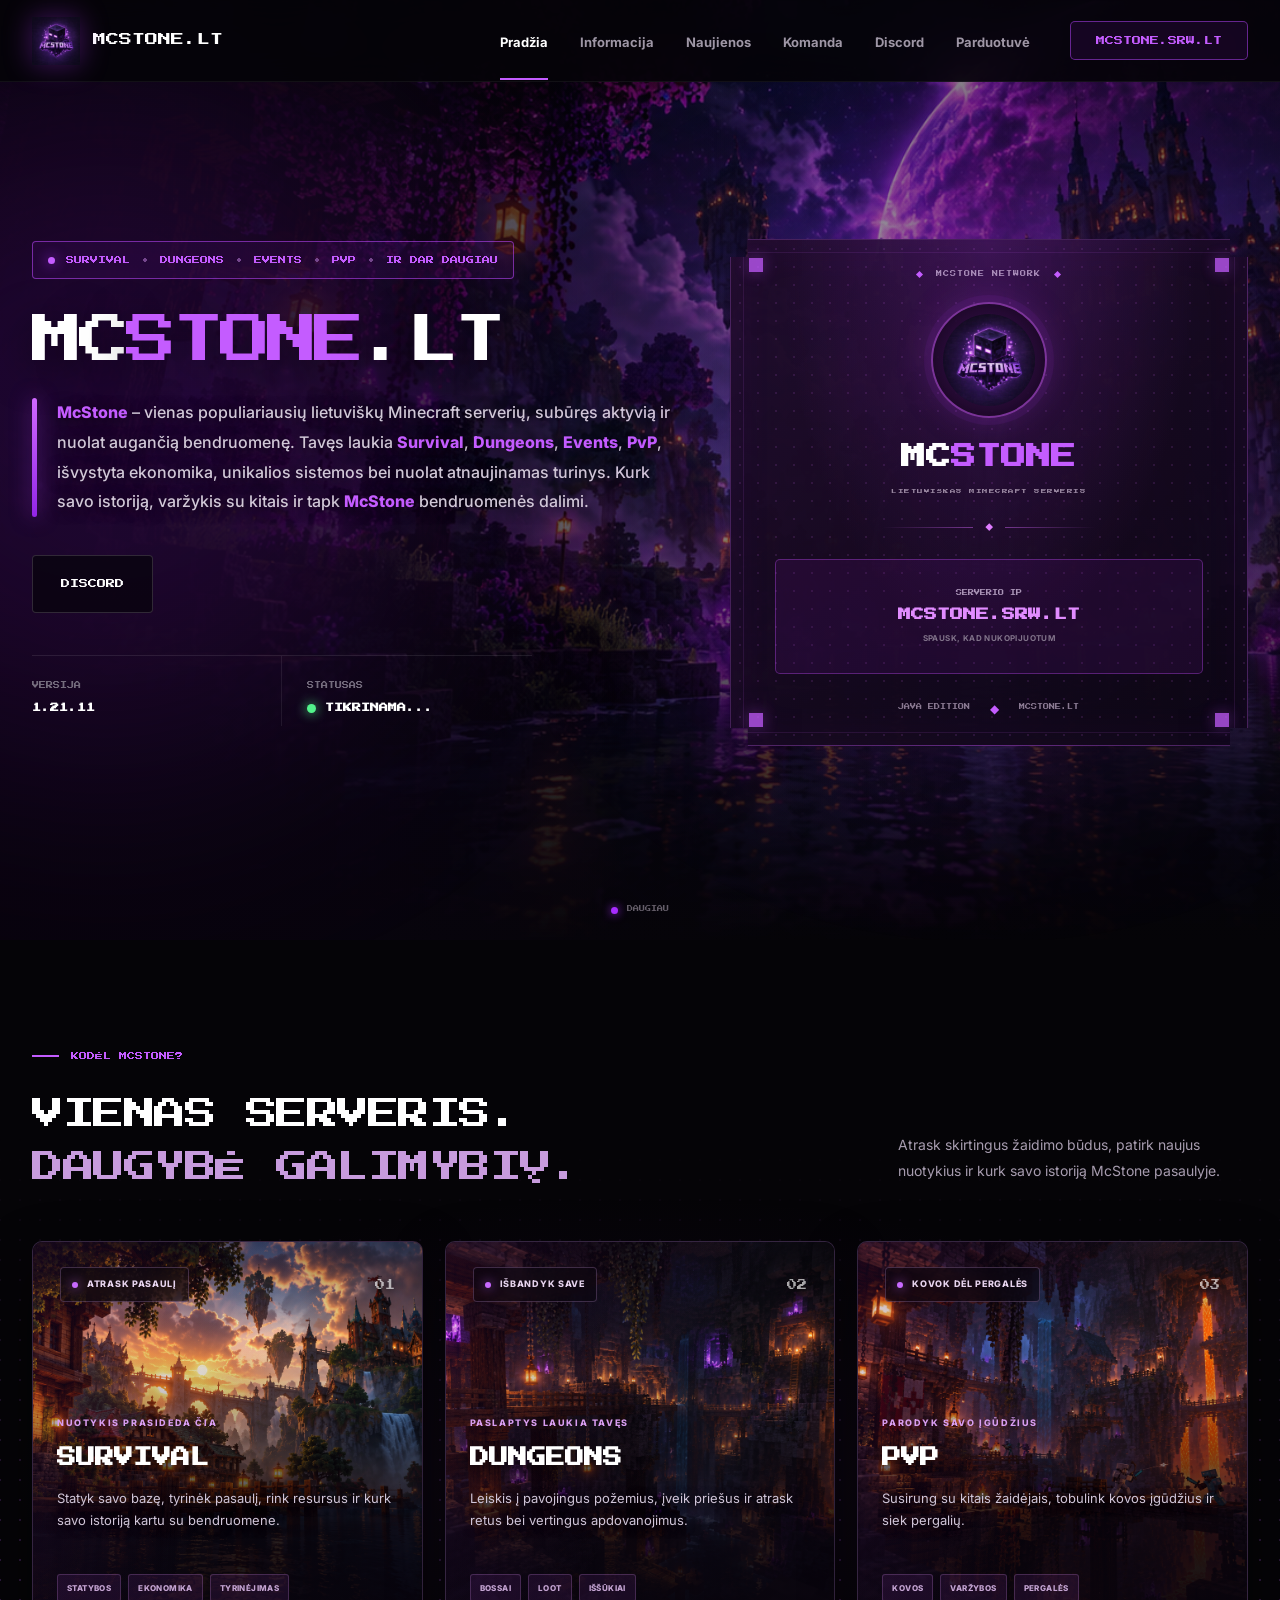
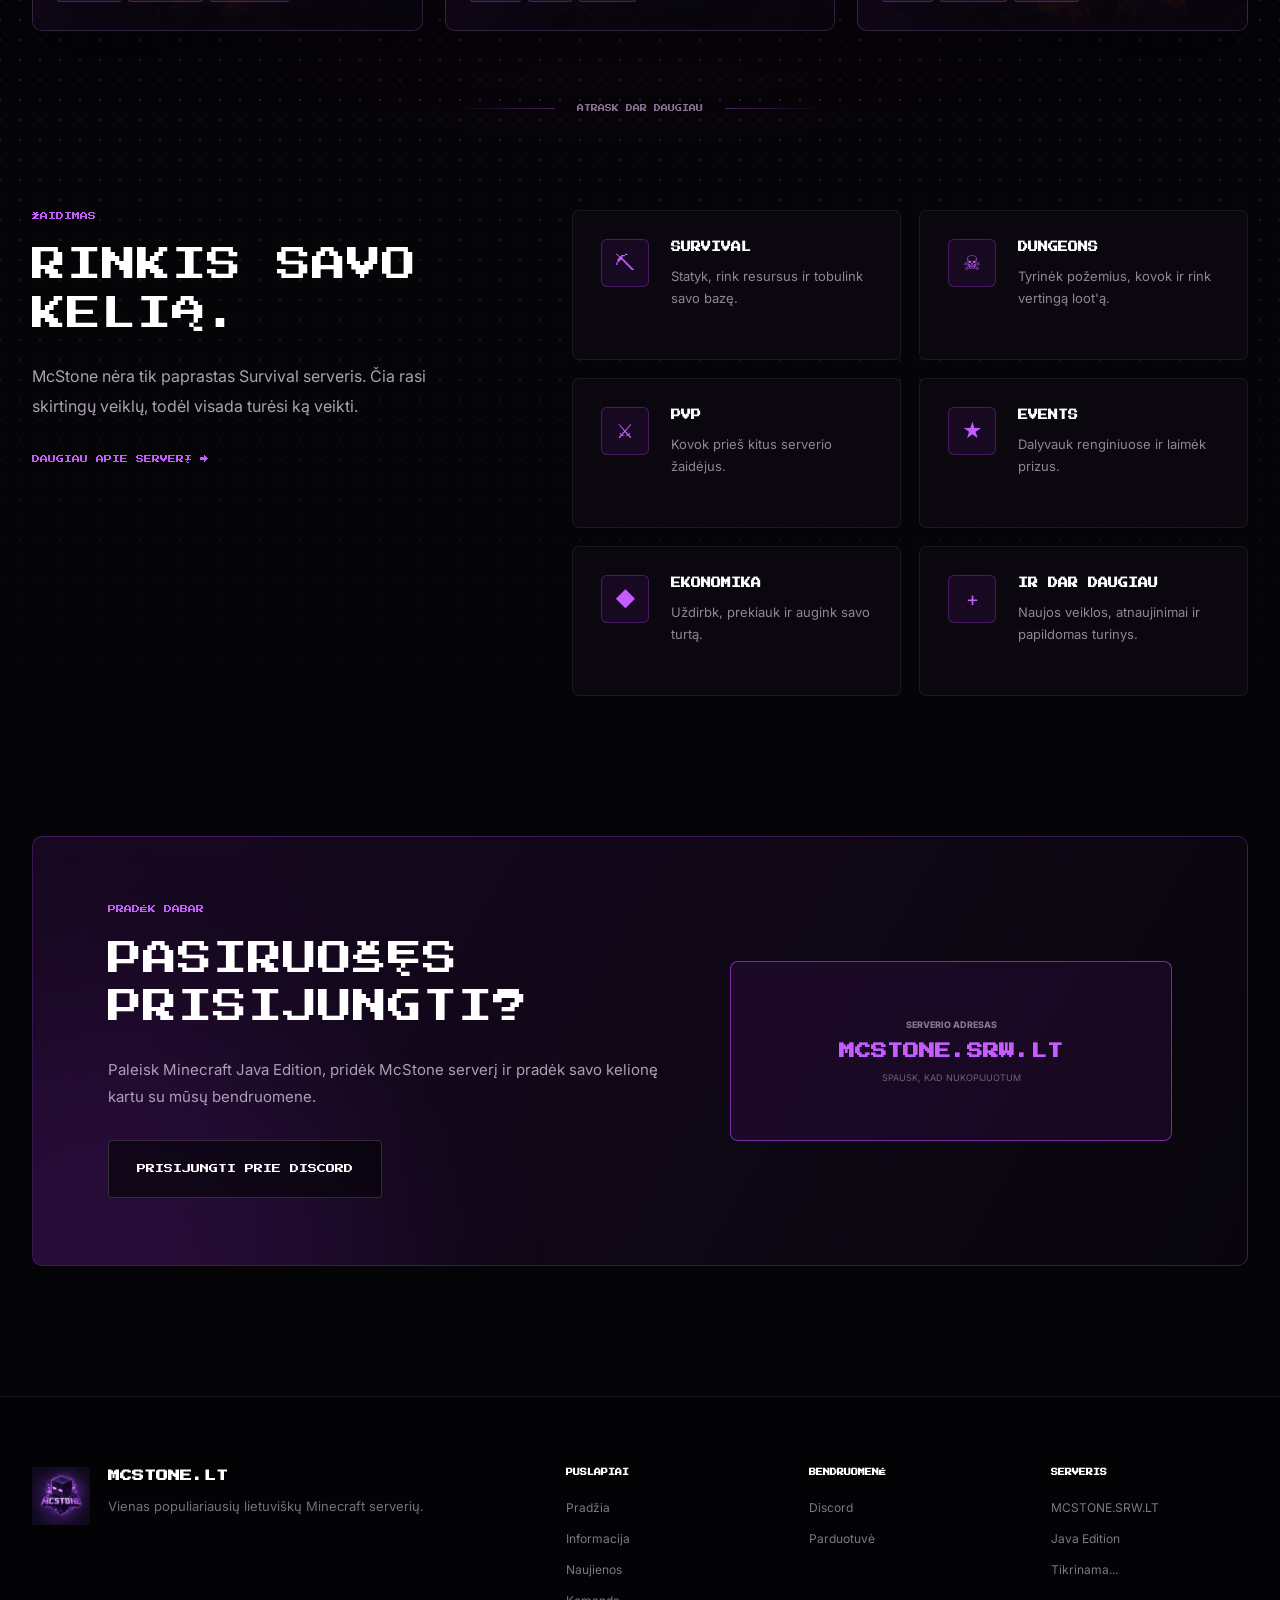
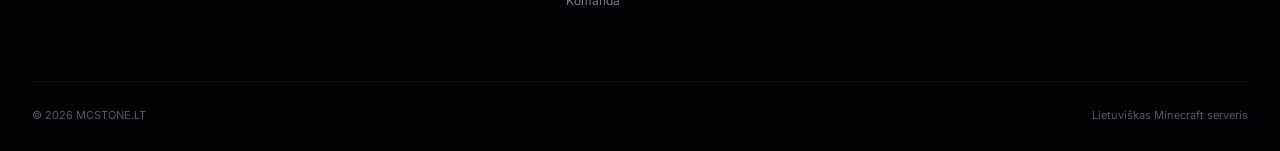
==== commit 5c7e3637: "Update index.html" ====
--- a/index.html
+++ b/index.html
@@ -15,83 +15,32 @@
     content="McStone.lt – lietuviškas Minecraft serveris. Survival, Dungeons, PvP, Events ir dar daugiau."
   >
 
-  <meta
-    name="theme-color"
-    content="#050407"
-  >
+  <meta name="theme-color" content="#050407">
 
   <title>McStone.lt | Minecraft serveris</title>
 
-  <link
-    rel="icon"
-    type="image/png"
-    href="logo.png"
-  >
-
-  <link
-    rel="stylesheet"
-    href="style.css?v=52"
-  >
-
-  <link
-    rel="stylesheet"
-    href="background.css?v=3"
-  >
-
+  <link rel="icon" type="image/png" href="logo.png">
+
+  <link rel="stylesheet" href="style.css?v=52">
+  <link rel="stylesheet" href="background.css?v=4">
 </head>
 
 <body>
 
-  <!-- NAVIGACIJA -->
-
   <header class="navbar">
-
     <div class="nav-inner">
 
-      <a
-        href="index.html"
-        class="logo"
-        aria-label="McStone.lt pradžia"
-      >
-
-        <img
-          src="logo.png"
-          alt="McStone.lt logotipas"
-        >
-
+      <a href="index.html" class="logo" aria-label="McStone.lt pradžia">
+        <img src="logo.png" alt="McStone.lt logotipas">
         <span>MCSTONE.LT</span>
-
       </a>
 
-
-      <nav
-        class="nav-links"
-        aria-label="Pagrindinė navigacija"
-      >
-
-        <a
-          href="index.html"
-          class="active"
-        >
-          Pradžia
-        </a>
-
-        <a href="informacija.html">
-          Informacija
-        </a>
-
-        <a href="naujienos.html">
-          Naujienos
-        </a>
-
-        <a href="komanda.html">
-          Komanda
-        </a>
-
-        <a href="discord.html">
-          Discord
-        </a>
-
+      <nav class="nav-links" aria-label="Pagrindinė navigacija">
+        <a href="index.html" class="active">Pradžia</a>
+        <a href="informacija.html">Informacija</a>
+        <a href="naujienos.html">Naujienos</a>
+        <a href="komanda.html">Komanda</a>
+        <a href="discord.html">Discord</a>
         <a
           href="https://mcstonelt.tebex.io/"
           target="_blank"
@@ -99,20 +48,13 @@
         >
           Parduotuvė
         </a>
-
       </nav>
 
-
-      <button
-        class="nav-ip"
-        type="button"
-        onclick="copyIP(this)"
-      >
+      <button class="nav-ip" type="button" onclick="copyIP(this)">
         MCSTONE.SRW.LT
       </button>
 
     </div>
-
   </header>
 
 
@@ -126,250 +68,137 @@
       <div class="hero-grid"></div>
       <div class="hero-glow"></div>
 
-
       <div class="hero-inner">
 
-        <!-- KAIRĖ -->
-
         <div class="hero-left">
 
           <div class="hero-tag">
-
             <span></span>
-
             SURVIVAL
-
             <b>•</b>
-
             DUNGEONS
-
             <b>•</b>
-
             EVENTS
-
             <b>•</b>
-
             PVP
-
             <b>•</b>
-
             IR DAR DAUGIAU
-
-          </div>
-
+          </div>
 
           <h1 class="hero-title">
-
             MC<span>STONE</span><em>.LT</em>
-
           </h1>
 
-
           <div class="hero-description">
-
             <div class="hero-description-line"></div>
 
             <p>
-
               <strong>McStone</strong> – vienas populiariausių
               lietuviškų Minecraft serverių, subūręs aktyvią
-              ir nuolat augančią bendruomenę.
-
-              Tavęs laukia
-
+              ir nuolat augančią bendruomenę. Tavęs laukia
               <strong>Survival</strong>,
-
               <strong>Dungeons</strong>,
-
               <strong>Events</strong>,
-
               <strong>PvP</strong>,
-
               išvystyta ekonomika, unikalios sistemos bei
-              nuolat atnaujinamas turinys.
-
-              Kurk savo istoriją, varžykis su kitais
-              ir tapk <strong>McStone</strong>
-              bendruomenės dalimi.
-
+              nuolat atnaujinamas turinys. Kurk savo istoriją,
+              varžykis su kitais ir tapk
+              <strong>McStone</strong> bendruomenės dalimi.
             </p>
-
-          </div>
-
+          </div>
 
           <div class="hero-actions">
-
             <a
               href="https://discord.gg/xH5VDRtM7v"
               target="_blank"
               rel="noopener noreferrer"
               class="button button-dark"
             >
-
               DISCORD
-
             </a>
-
-          </div>
-
-
-          <!-- SERVERIO INFORMACIJA -->
+          </div>
 
           <div class="server-stats">
 
             <div class="stat">
-
               <span>VERSIJA</span>
-
-              <strong id="serverVersion">
-                1.21.11
+              <strong id="serverVersion">1.21.11</strong>
+            </div>
+
+            <div class="stat">
+              <span>STATUSAS</span>
+              <strong class="server-status" id="serverStatus">
+                <i id="serverDot"></i>
+                <span id="serverStatusText">TIKRINAMA...</span>
               </strong>
-
-            </div>
-
-
-            <div class="stat">
-
-              <span>STATUSAS</span>
-
-              <strong
-                class="server-status"
-                id="serverStatus"
-              >
-
-                <i id="serverDot"></i>
-
-                <span id="serverStatusText">
-                  TIKRINAMA...
-                </span>
-
-              </strong>
-
-            </div>
-
-          </div>
-
-        </div>
-
-
-        <!-- DEŠINĖ -->
+            </div>
+
+          </div>
+
+        </div>
+
+
+        <!-- DEŠINĖS PUSĖS KORTELĖ -->
 
         <div class="hero-right">
 
           <div class="aura-glow"></div>
 
-
           <div class="mc-showcase">
 
-            <span
-              class="showcase-corner corner-tl"
-            ></span>
-
-            <span
-              class="showcase-corner corner-tr"
-            ></span>
-
-            <span
-              class="showcase-corner corner-bl"
-            ></span>
-
-            <span
-              class="showcase-corner corner-br"
-            ></span>
-
+            <span class="showcase-corner corner-tl"></span>
+            <span class="showcase-corner corner-tr"></span>
+            <span class="showcase-corner corner-bl"></span>
+            <span class="showcase-corner corner-br"></span>
 
             <div class="showcase-topline">
-
               <span class="topline-square"></span>
-
               MCSTONE NETWORK
-
               <span class="topline-square"></span>
-
-            </div>
-
+            </div>
 
             <div class="showcase-logo">
-
-              <img
-                src="logo.png"
-                alt="McStone.lt logotipas"
-              >
-
-            </div>
-
+              <img src="logo.png" alt="McStone.lt logotipas">
+            </div>
 
             <h2 class="showcase-title">
-
               MC<span>STONE</span>
-
             </h2>
 
-
             <p class="showcase-subtitle">
-
               LIETUVIŠKAS MINECRAFT SERVERIS
-
             </p>
 
-
             <div class="showcase-divider">
-
               <span></span>
-
               <i>◆</i>
-
               <span></span>
-
-            </div>
-
+            </div>
 
             <button
               class="showcase-ip"
               type="button"
               onclick="copyIP(this)"
             >
-
-              <small>
-                SERVERIO IP
-              </small>
-
-              <strong>
-                MCSTONE.SRW.LT
-              </strong>
-
-              <span>
-                SPAUSK, KAD NUKOPIJUOTUM
-              </span>
-
+              <small>SERVERIO IP</small>
+              <strong>MCSTONE.SRW.LT</strong>
+              <span>SPAUSK, KAD NUKOPIJUOTUM</span>
             </button>
 
-
             <div class="showcase-footer">
-
               <span>JAVA EDITION</span>
-
-              <span class="showcase-footer-mark">
-                ◆
-              </span>
-
+              <span class="showcase-footer-mark">◆</span>
               <span>MCSTONE.LT</span>
-
-            </div>
-
-          </div>
-
-        </div>
-
-      </div>
-
+            </div>
+
+          </div>
+        </div>
+
+      </div>
 
       <div class="scroll-hint">
-
         <span></span>
-
         DAUGIAU
-
       </div>
 
     </section>
@@ -384,40 +213,27 @@
         <div>
 
           <div class="section-eyebrow">
-
             <span class="eyebrow-line"></span>
-
             KODĖL MCSTONE?
-
-          </div>
-
+          </div>
 
           <h2>
-
             VIENAS SERVERIS.
-
             <br>
-
             <span>DAUGYBĖ GALIMYBIŲ.</span>
-
           </h2>
 
         </div>
 
-
         <p class="why-intro">
-
           Atrask skirtingus žaidimo būdus,
           patirk naujus nuotykius ir kurk
           savo istoriją McStone pasaulyje.
-
         </p>
 
       </div>
 
 
-      <!-- TRYS NUOTRAUKŲ KORTELĖS -->
-
       <div class="experience-grid">
 
         <!-- SURVIVAL -->
@@ -425,56 +241,35 @@
         <article class="experience-card survival-card">
 
           <div class="experience-image"></div>
-
           <div class="experience-shade"></div>
 
-
           <div class="experience-top">
-
             <div class="experience-label">
-
               <span class="label-dot"></span>
-
               ATRASK PASAULĮ
-
-            </div>
-
-            <span class="experience-number">
-              01
+            </div>
+
+            <span class="experience-number">01</span>
+          </div>
+
+          <div class="experience-body">
+
+            <span class="experience-small">
+              NUOTYKIS PRASIDEDA ČIA
             </span>
 
-          </div>
-
-
-          <div class="experience-body">
-
-            <span class="experience-small">
-
-              NUOTYKIS PRASIDEDA ČIA
-
-            </span>
-
-
             <h3>SURVIVAL</h3>
 
-
             <p>
-
               Statyk savo bazę, tyrinėk pasaulį,
               rink resursus ir kurk savo istoriją
               kartu su bendruomene.
-
             </p>
 
-
             <div class="experience-tags">
-
               <span>STATYBOS</span>
-
               <span>EKONOMIKA</span>
-
               <span>TYRINĖJIMAS</span>
-
             </div>
 
           </div>
@@ -487,56 +282,35 @@
         <article class="experience-card dungeons-card">
 
           <div class="experience-image"></div>
-
           <div class="experience-shade"></div>
 
-
           <div class="experience-top">
-
             <div class="experience-label">
-
               <span class="label-dot"></span>
-
               IŠBANDYK SAVE
-
-            </div>
-
-            <span class="experience-number">
-              02
+            </div>
+
+            <span class="experience-number">02</span>
+          </div>
+
+          <div class="experience-body">
+
+            <span class="experience-small">
+              PASLAPTYS LAUKIA TAVĘS
             </span>
 
-          </div>
-
-
-          <div class="experience-body">
-
-            <span class="experience-small">
-
-              PASLAPTYS LAUKIA TAVĘS
-
-            </span>
-
-
             <h3>DUNGEONS</h3>
 
-
             <p>
-
               Leiskis į pavojingus požemius,
               įveik priešus ir atrask retus
               bei vertingus apdovanojimus.
-
             </p>
 
-
             <div class="experience-tags">
-
               <span>BOSSAI</span>
-
               <span>LOOT</span>
-
               <span>IŠŠŪKIAI</span>
-
             </div>
 
           </div>
@@ -549,56 +323,35 @@
         <article class="experience-card pvp-card">
 
           <div class="experience-image"></div>
-
           <div class="experience-shade"></div>
 
-
           <div class="experience-top">
-
             <div class="experience-label">
-
               <span class="label-dot"></span>
-
               KOVOK DĖL PERGALĖS
-
-            </div>
-
-            <span class="experience-number">
-              03
+            </div>
+
+            <span class="experience-number">03</span>
+          </div>
+
+          <div class="experience-body">
+
+            <span class="experience-small">
+              PARODYK SAVO ĮGŪDŽIUS
             </span>
 
-          </div>
-
-
-          <div class="experience-body">
-
-            <span class="experience-small">
-
-              PARODYK SAVO ĮGŪDŽIUS
-
-            </span>
-
-
             <h3>PVP</h3>
 
-
             <p>
-
               Susirung su kitais žaidėjais,
               tobulink kovos įgūdžius
               ir siek pergalių.
-
             </p>
 
-
             <div class="experience-tags">
-
               <span>KOVOS</span>
-
               <span>VARŽYBOS</span>
-
               <span>PERGALĖS</span>
-
             </div>
 
           </div>
@@ -608,16 +361,10 @@
       </div>
 
 
-      <!-- SKYRIŲ ATSKYRIMAS -->
-
       <div class="section-separator">
-
         <span></span>
-
         <b>ATRASK DAR DAUGIAU</b>
-
         <span></span>
-
       </div>
 
 
@@ -627,206 +374,103 @@
 
         <div class="modes-info">
 
-          <div class="mini-title">
-            ŽAIDIMAS
-          </div>
-
+          <div class="mini-title">ŽAIDIMAS</div>
+
+          <h2>RINKIS SAVO KELIĄ.</h2>
+
+          <p>
+            McStone nėra tik paprastas Survival serveris.
+            Čia rasi skirtingų veiklų, todėl visada
+            turėsi ką veikti.
+          </p>
+
+          <a href="informacija.html" class="text-link">
+            DAUGIAU APIE SERVERĮ →
+          </a>
+
+        </div>
+
+
+        <div class="mode-cards">
+
+          <article class="mode-card">
+            <div class="mode-icon">⛏</div>
+            <div>
+              <h3>SURVIVAL</h3>
+              <p>Statyk, rink resursus ir tobulink savo bazę.</p>
+            </div>
+          </article>
+
+          <article class="mode-card">
+            <div class="mode-icon">☠</div>
+            <div>
+              <h3>DUNGEONS</h3>
+              <p>Tyrinėk požemius, kovok ir rink vertingą loot'ą.</p>
+            </div>
+          </article>
+
+          <article class="mode-card">
+            <div class="mode-icon">⚔</div>
+            <div>
+              <h3>PVP</h3>
+              <p>Kovok prieš kitus serverio žaidėjus.</p>
+            </div>
+          </article>
+
+          <article class="mode-card">
+            <div class="mode-icon">★</div>
+            <div>
+              <h3>EVENTS</h3>
+              <p>Dalyvauk renginiuose ir laimėk prizus.</p>
+            </div>
+          </article>
+
+          <article class="mode-card">
+            <div class="mode-icon">◆</div>
+            <div>
+              <h3>EKONOMIKA</h3>
+              <p>Uždirbk, prekiauk ir augink savo turtą.</p>
+            </div>
+          </article>
+
+          <article class="mode-card">
+            <div class="mode-icon">+</div>
+            <div>
+              <h3>IR DAR DAUGIAU</h3>
+              <p>Naujos veiklos, atnaujinimai ir papildomas turinys.</p>
+            </div>
+          </article>
+
+        </div>
+
+      </div>
+
+    </section>
+
+
+    <!-- PRISIJUNK -->
+
+    <section class="cta-wrap">
+
+      <div class="cta">
+
+        <div class="cta-glow"></div>
+
+        <div class="cta-content">
+
+          <div class="mini-title">PRADĖK DABAR</div>
 
           <h2>
-
-            RINKIS SAVO KELIĄ.
-
+            PASIRUOŠĘS
+            <br>
+            PRISIJUNGTI?
           </h2>
 
-
           <p>
-
-            McStone nėra tik paprastas
-            Survival serveris.
-
-            Čia rasi skirtingų veiklų,
-            todėl visada turėsi ką veikti.
-
+            Paleisk Minecraft Java Edition,
+            pridėk McStone serverį ir pradėk
+            savo kelionę kartu su mūsų bendruomene.
           </p>
-
-
-          <a
-            href="informacija.html"
-            class="text-link"
-          >
-
-            DAUGIAU APIE SERVERĮ →
-
-          </a>
-
-        </div>
-
-
-        <div class="mode-cards">
-
-          <article class="mode-card">
-
-            <div class="mode-icon">⛏</div>
-
-            <div>
-
-              <h3>SURVIVAL</h3>
-
-              <p>
-
-                Statyk, rink resursus
-                ir tobulink savo bazę.
-
-              </p>
-
-            </div>
-
-          </article>
-
-
-          <article class="mode-card">
-
-            <div class="mode-icon">☠</div>
-
-            <div>
-
-              <h3>DUNGEONS</h3>
-
-              <p>
-
-                Tyrinėk požemius, kovok
-                ir rink vertingą loot'ą.
-
-              </p>
-
-            </div>
-
-          </article>
-
-
-          <article class="mode-card">
-
-            <div class="mode-icon">⚔</div>
-
-            <div>
-
-              <h3>PVP</h3>
-
-              <p>
-
-                Kovok prieš kitus
-                serverio žaidėjus.
-
-              </p>
-
-            </div>
-
-          </article>
-
-
-          <article class="mode-card">
-
-            <div class="mode-icon">★</div>
-
-            <div>
-
-              <h3>EVENTS</h3>
-
-              <p>
-
-                Dalyvauk renginiuose
-                ir laimėk prizus.
-
-              </p>
-
-            </div>
-
-          </article>
-
-
-          <article class="mode-card">
-
-            <div class="mode-icon">◆</div>
-
-            <div>
-
-              <h3>EKONOMIKA</h3>
-
-              <p>
-
-                Uždirbk, prekiauk
-                ir augink savo turtą.
-
-              </p>
-
-            </div>
-
-          </article>
-
-
-          <article class="mode-card">
-
-            <div class="mode-icon">+</div>
-
-            <div>
-
-              <h3>IR DAR DAUGIAU</h3>
-
-              <p>
-
-                Naujos veiklos,
-                atnaujinimai ir
-                papildomas turinys.
-
-              </p>
-
-            </div>
-
-          </article>
-
-        </div>
-
-      </div>
-
-    </section>
-
-
-    <!-- PRISIJUNGIMO SEKCIJA -->
-
-    <section class="cta-wrap">
-
-      <div class="cta">
-
-        <div class="cta-glow"></div>
-
-
-        <div class="cta-content">
-
-          <div class="mini-title">
-            PRADĖK DABAR
-          </div>
-
-
-          <h2>
-
-            PASIRUOŠĘS
-
-            <br>
-
-            PRISIJUNGTI?
-
-          </h2>
-
-
-          <p>
-
-            Paleisk Minecraft Java Edition,
-            pridėk McStone serverį ir
-            pradėk savo kelionę kartu
-            su mūsų bendruomene.
-
-          </p>
-
 
           <a
             href="https://discord.gg/xH5VDRtM7v"
@@ -834,34 +478,19 @@
             rel="noopener noreferrer"
             class="button button-dark"
           >
-
             PRISIJUNGTI PRIE DISCORD
-
           </a>
 
         </div>
-
 
         <button
           class="big-ip"
           type="button"
           onclick="copyIP(this)"
         >
-
-          <small>
-            SERVERIO ADRESAS
-          </small>
-
-
-          <strong>
-            MCSTONE.SRW.LT
-          </strong>
-
-
-          <span>
-            SPAUSK, KAD NUKOPIJUOTUM
-          </span>
-
+          <small>SERVERIO ADRESAS</small>
+          <strong>MCSTONE.SRW.LT</strong>
+          <span>SPAUSK, KAD NUKOPIJUOTUM</span>
         </button>
 
       </div>
@@ -879,25 +508,13 @@
 
       <div class="footer-brand">
 
-        <img
-          src="logo.png"
-          alt="McStone.lt"
-        >
+        <img src="logo.png" alt="McStone.lt">
 
         <div>
-
-          <strong>
-            MCSTONE.LT
-          </strong>
-
-
+          <strong>MCSTONE.LT</strong>
           <p>
-
-            Vienas populiariausių
-            lietuviškų Minecraft serverių.
-
+            Vienas populiariausių lietuviškų Minecraft serverių.
           </p>
-
         </div>
 
       </div>
@@ -906,36 +523,16 @@
       <div class="footer-links">
 
         <div>
-
           <b>PUSLAPIAI</b>
-
-          <a href="index.html">
-            Pradžia
-          </a>
-
-          <a href="informacija.html">
-            Informacija
-          </a>
-
-          <a href="naujienos.html">
-            Naujienos
-          </a>
-
-          <a href="komanda.html">
-            Komanda
-          </a>
-
-        </div>
-
+          <a href="index.html">Pradžia</a>
+          <a href="informacija.html">Informacija</a>
+          <a href="naujienos.html">Naujienos</a>
+          <a href="komanda.html">Komanda</a>
+        </div>
 
         <div>
-
           <b>BENDRUOMENĖ</b>
-
-          <a href="discord.html">
-            Discord
-          </a>
-
+          <a href="discord.html">Discord</a>
           <a
             href="https://mcstonelt.tebex.io/"
             target="_blank"
@@ -943,49 +540,28 @@
           >
             Parduotuvė
           </a>
-
-        </div>
-
+        </div>
 
         <div>
-
           <b>SERVERIS</b>
-
-          <span>
-            MCSTONE.SRW.LT
-          </span>
-
-          <span>
-            Java Edition
-          </span>
-
-          <span id="footerStatus">
-            Tikrinama...
-          </span>
-
+          <span>MCSTONE.SRW.LT</span>
+          <span>Java Edition</span>
+          <span id="footerStatus">Tikrinama...</span>
         </div>
 
       </div>
 
     </div>
 
-
     <div class="footer-bottom">
-
-      <span>
-        © 2026 MCSTONE.LT
-      </span>
-
-      <span>
-        Lietuviškas Minecraft serveris
-      </span>
-
+      <span>© 2026 MCSTONE.LT</span>
+      <span>Lietuviškas Minecraft serveris</span>
     </div>
 
   </footer>
 
 
-  <!-- IP NUKOPIJAVIMO PRANEŠIMAS -->
+  <!-- IP PRANEŠIMAS -->
 
   <div
     class="copy-toast"
@@ -993,13 +569,9 @@
     role="status"
     aria-live="polite"
   >
-
     ✓ MCSTONE.SRW.LT NUKOPIJUOTAS
-
   </div>
 
-
-  <!-- JAVASCRIPT -->
 
   <script src="script.js?v=45"></script>
 
--- a/background.css
+++ b/background.css
@@ -1,37 +1,32 @@
 
 /* ==========================================
    MCSTONE.LT
-   PIXEL DOT BACKGROUND
+   SUBTLE PIXEL DOT BACKGROUND
    ========================================== */
-
-/* Pagrindinis fonas */
 
 body {
   background-color: #050407;
 }
 
-/* KODĖL MCSTONE sekcija */
+/* Pagrindinė sekcija */
 
 .why-section {
   position: relative;
   isolation: isolate;
 }
 
-/* Labai daug mažų violetinių taškelių */
+/* Smulkūs violetiniai taškeliai */
 
 .why-section::before {
   content: "";
   position: absolute;
-
   z-index: -1;
 
-  top: -70px;
-  bottom: -100px;
-
+  top: 190px;
+  bottom: 80px;
   left: 50%;
 
   width: 100vw;
-
   transform: translateX(-50%);
 
   pointer-events: none;
@@ -39,53 +34,66 @@
   background-image:
     radial-gradient(
       circle,
-      rgba(190, 100, 255, 0.48) 1px,
-      transparent 1.4px
+      rgba(187, 92, 255, 0.28) 0.65px,
+      transparent 1px
     );
 
-  /* Taškai kas 17 pikselių */
-  background-size: 17px 17px;
-
+  background-size: 20px 20px;
   background-position: center top;
 
-  /* Švelniai išnyksta kraštuose */
+  -webkit-mask-image:
+    linear-gradient(
+      180deg,
+      transparent 0%,
+      rgba(0, 0, 0, 0.45) 17%,
+      black 40%,
+      rgba(0, 0, 0, 0.55) 72%,
+      transparent 100%
+    );
+
   mask-image:
-    radial-gradient(
-      ellipse at 50% 45%,
-      black 5%,
-      rgba(0, 0, 0, 0.9) 40%,
-      transparent 88%
+    linear-gradient(
+      180deg,
+      transparent 0%,
+      rgba(0, 0, 0, 0.45) 17%,
+      black 40%,
+      rgba(0, 0, 0, 0.55) 72%,
+      transparent 100%
     );
 }
 
-/* Silpnas violetinis apšvietimas */
+/* Švelnus violetinis apšvietimas */
 
 .why-section::after {
   content: "";
   position: absolute;
-
   z-index: -2;
 
-  top: 0;
-  bottom: -100px;
-
+  top: 250px;
   left: 50%;
 
   width: 100vw;
+  height: 580px;
 
   transform: translateX(-50%);
-
   pointer-events: none;
 
   background:
     radial-gradient(
-      ellipse at 50% 45%,
-      rgba(100, 25, 145, 0.11),
-      transparent 75%
+      ellipse at 50% 50%,
+      rgba(105, 28, 150, 0.095),
+      transparent 70%
     );
 }
 
-/* Kortelės lieka virš taškelių */
+/* Antraštė */
+
+.why-heading {
+  position: relative;
+  z-index: 1;
+}
+
+/* Kortelės */
 
 .experience-grid {
   position: relative;
@@ -94,13 +102,25 @@
 
 .experience-card {
   position: relative;
-  overflow: hidden;
 
   box-shadow:
-    0 18px 50px rgba(0, 0, 0, 0.45);
+    0 20px 55px rgba(0, 0, 0, 0.48);
 }
 
-/* Taškeliai taip pat už žaidimo sekcijos */
+.experience-card:hover {
+  box-shadow:
+    0 25px 65px rgba(0, 0, 0, 0.55),
+    0 0 30px rgba(168, 55, 225, 0.12);
+}
+
+/* Sekcijų atskyrimas */
+
+.section-separator {
+  position: relative;
+  z-index: 1;
+}
+
+/* Žaidimo režimai */
 
 .modes {
   position: relative;
@@ -112,27 +132,22 @@
 @media (max-width: 760px) {
 
   .why-section::before {
-    top: -35px;
-    bottom: -70px;
+    top: 230px;
+    bottom: 120px;
 
-    background-size: 15px 15px;
+    background-size: 19px 19px;
 
     background-image:
       radial-gradient(
         circle,
-        rgba(190, 100, 255, 0.4) 0.8px,
-        transparent 1.2px
+        rgba(187, 92, 255, 0.24) 0.6px,
+        transparent 1px
       );
   }
 
-}
-
-/* Mažiau judesio */
-
-@media (prefers-reduced-motion: reduce) {
-
-  .experience-card {
-    transition: none;
+  .why-section::after {
+    top: 350px;
+    height: 1100px;
   }
 
 }
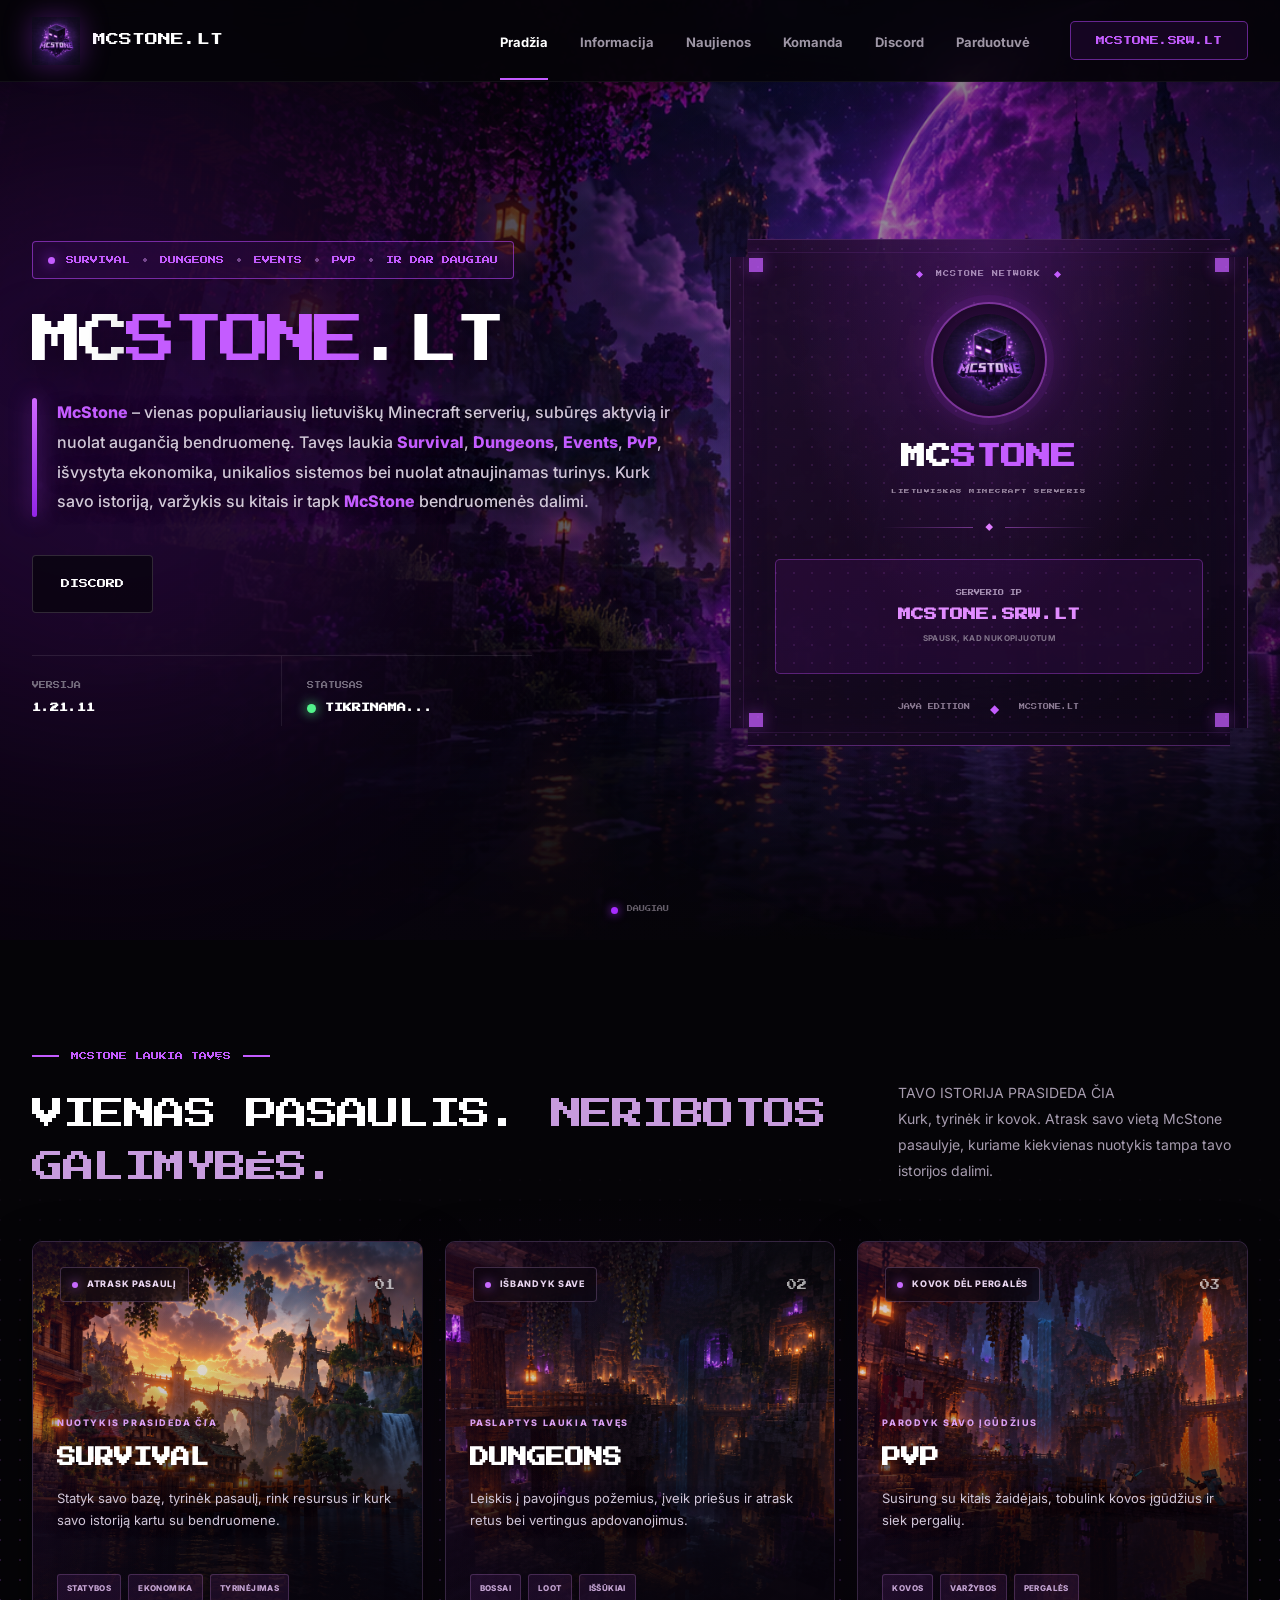
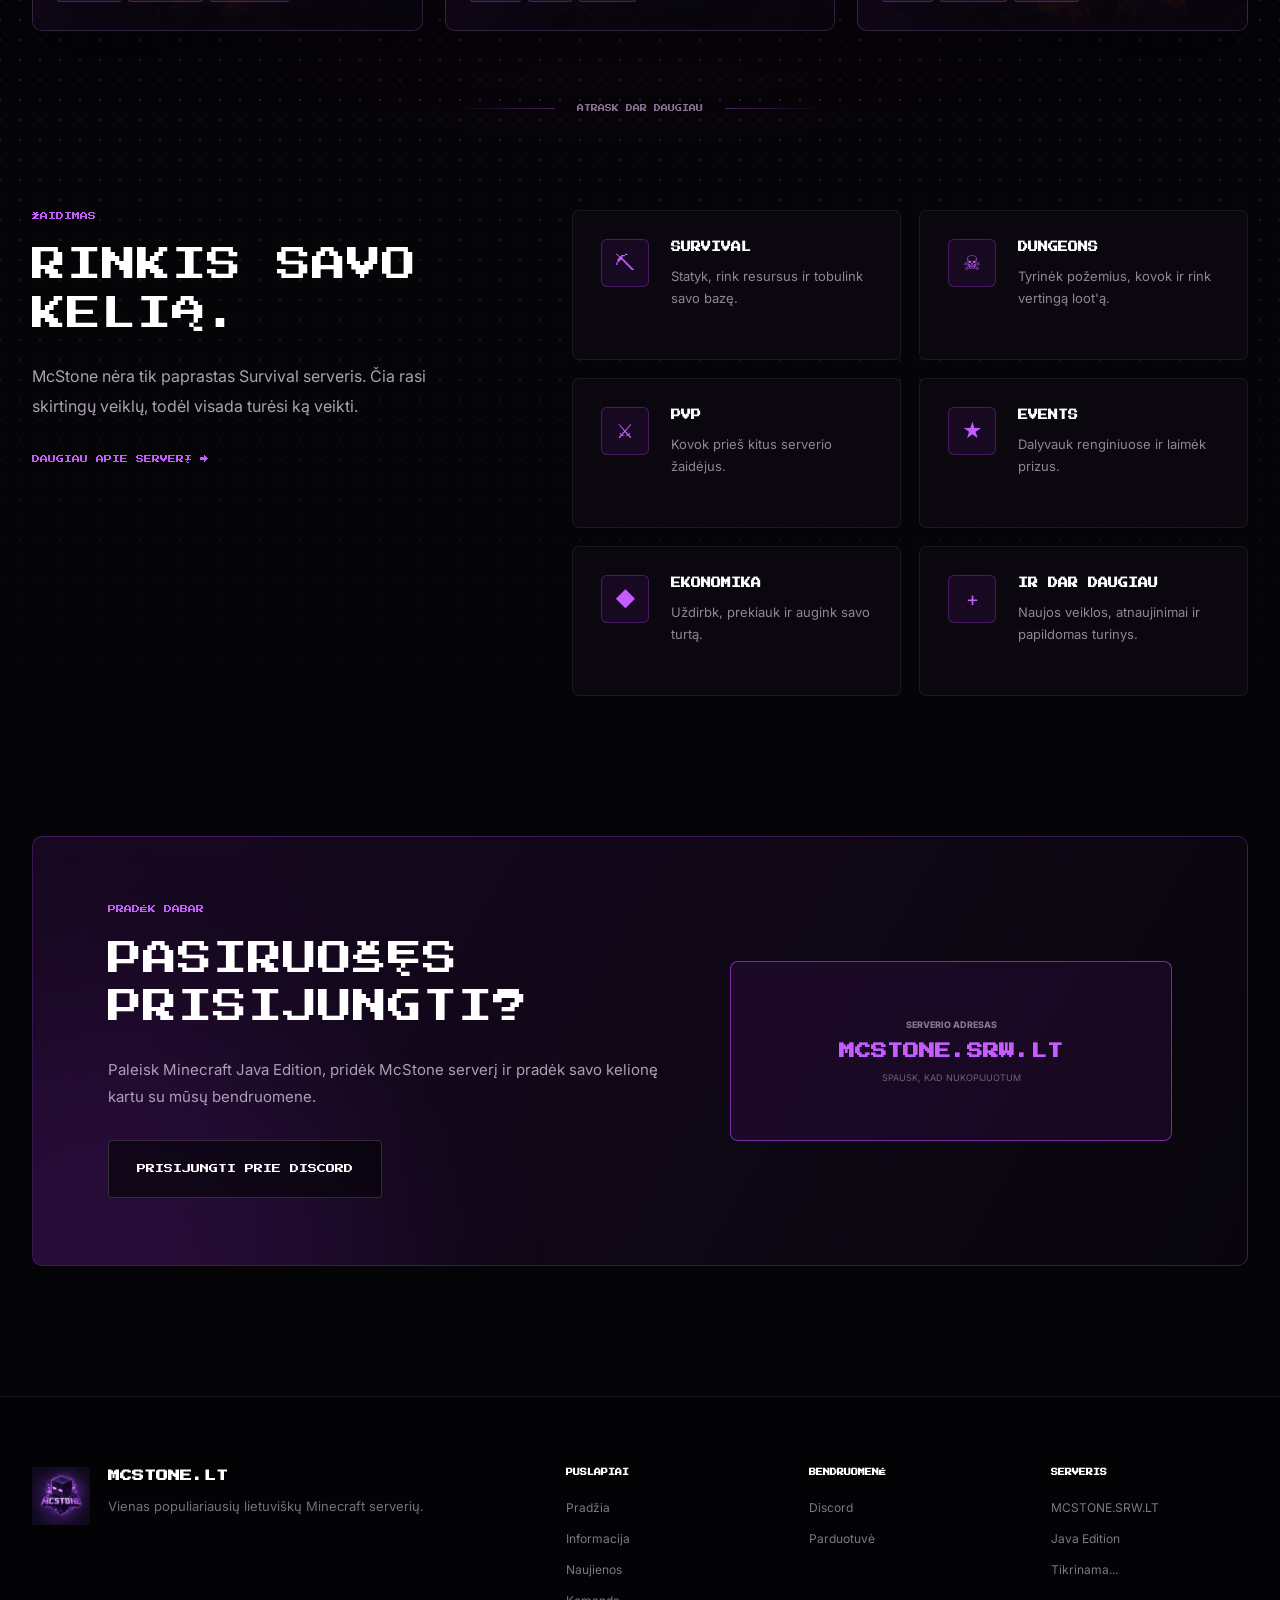
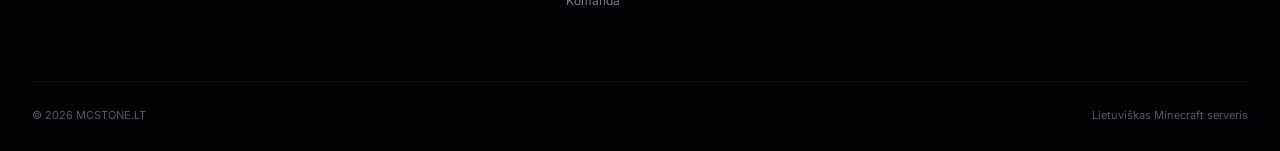
==== commit 82ab5d51: "Update index.html" ====
--- a/index.html
+++ b/index.html
@@ -1,579 +1,375 @@
 
 <!DOCTYPE html>
 <html lang="lt">
-
 <head>
   <meta charset="UTF-8">
-
-  <meta
-    name="viewport"
-    content="width=device-width, initial-scale=1.0"
-  >
-
-  <meta
-    name="description"
-    content="McStone.lt – lietuviškas Minecraft serveris. Survival, Dungeons, PvP, Events ir dar daugiau."
-  >
-
+  <meta name="viewport" content="width=device-width, initial-scale=1.0">
+  <meta name="description" content="McStone.lt – lietuviškas Minecraft serveris. Survival, Dungeons, PvP, Events ir dar daugiau.">
   <meta name="theme-color" content="#050407">
-
   <title>McStone.lt | Minecraft serveris</title>
 
   <link rel="icon" type="image/png" href="logo.png">
-
-  <link rel="stylesheet" href="style.css?v=52">
+  <link rel="stylesheet" href="style.css?v=60">
   <link rel="stylesheet" href="background.css?v=4">
 </head>
 
 <body>
 
-  <header class="navbar">
-    <div class="nav-inner">
-
-      <a href="index.html" class="logo" aria-label="McStone.lt pradžia">
-        <img src="logo.png" alt="McStone.lt logotipas">
-        <span>MCSTONE.LT</span>
-      </a>
-
-      <nav class="nav-links" aria-label="Pagrindinė navigacija">
-        <a href="index.html" class="active">Pradžia</a>
+<header class="navbar">
+  <div class="nav-inner">
+    <a href="index.html" class="logo" aria-label="McStone.lt pradžia">
+      <img src="logo.png" alt="McStone.lt logotipas">
+      <span>MCSTONE.LT</span>
+    </a>
+
+    <nav class="nav-links" aria-label="Pagrindinė navigacija">
+      <a class="active" href="index.html">Pradžia</a>
+      <a href="informacija.html">Informacija</a>
+      <a href="naujienos.html">Naujienos</a>
+      <a href="komanda.html">Komanda</a>
+      <a href="discord.html">Discord</a>
+      <a href="https://mcstonelt.tebex.io/" target="_blank" rel="noopener noreferrer">Parduotuvė</a>
+    </nav>
+
+    <button class="nav-ip" type="button" onclick="copyIP(this)">MCSTONE.SRW.LT</button>
+  </div>
+</header>
+
+<main>
+
+  <!-- HERO -->
+  <section class="hero">
+    <div class="hero-overlay"></div>
+    <div class="hero-grid"></div>
+    <div class="hero-glow"></div>
+
+    <div class="hero-inner">
+
+      <div class="hero-left">
+        <div class="hero-tag">
+          <span></span>
+          SURVIVAL <b>•</b> DUNGEONS <b>•</b> EVENTS <b>•</b> PVP <b>•</b> IR DAR DAUGIAU
+        </div>
+
+        <h1 class="hero-title">MC<span>STONE</span><em>.LT</em></h1>
+
+        <div class="hero-description">
+          <div class="hero-description-line"></div>
+          <p>
+            <strong>McStone</strong> – vienas populiariausių lietuviškų Minecraft serverių,
+            subūręs aktyvią ir nuolat augančią bendruomenę. Tavęs laukia
+            <strong>Survival</strong>, <strong>Dungeons</strong>,
+            <strong>Events</strong>, <strong>PvP</strong>,
+            išvystyta ekonomika, unikalios sistemos bei nuolat atnaujinamas turinys.
+            Kurk savo istoriją, varžykis su kitais ir tapk
+            <strong>McStone</strong> bendruomenės dalimi.
+          </p>
+        </div>
+
+        <div class="hero-actions">
+          <a class="button button-dark" href="https://discord.gg/xH5VDRtM7v"
+             target="_blank" rel="noopener noreferrer">DISCORD</a>
+        </div>
+
+        <div class="server-stats">
+          <div class="stat">
+            <span>VERSIJA</span>
+            <strong id="serverVersion">1.21.11</strong>
+          </div>
+          <div class="stat">
+            <span>STATUSAS</span>
+            <strong class="server-status" id="serverStatus">
+              <i id="serverDot"></i>
+              <span id="serverStatusText">TIKRINAMA...</span>
+            </strong>
+          </div>
+        </div>
+      </div>
+
+      <!-- DEŠINĖS PUSĖS KORTELĖ -->
+      <div class="hero-right">
+        <div class="aura-glow"></div>
+
+        <div class="mc-showcase">
+          <span class="showcase-corner corner-tl"></span>
+          <span class="showcase-corner corner-tr"></span>
+          <span class="showcase-corner corner-bl"></span>
+          <span class="showcase-corner corner-br"></span>
+
+          <div class="showcase-topline">
+            <span class="topline-square"></span>
+            MCSTONE NETWORK
+            <span class="topline-square"></span>
+          </div>
+
+          <div class="showcase-logo">
+            <img src="logo.png" alt="McStone.lt logotipas">
+          </div>
+
+          <h2 class="showcase-title">MC<span>STONE</span></h2>
+          <p class="showcase-subtitle">LIETUVIŠKAS MINECRAFT SERVERIS</p>
+
+          <div class="showcase-divider">
+            <span></span><i>◆</i><span></span>
+          </div>
+
+          <button class="showcase-ip" type="button" onclick="copyIP(this)">
+            <small>SERVERIO IP</small>
+            <strong>MCSTONE.SRW.LT</strong>
+            <span>SPAUSK, KAD NUKOPIJUOTUM</span>
+          </button>
+
+          <div class="showcase-footer">
+            <span>JAVA EDITION</span>
+            <span class="showcase-footer-mark">◆</span>
+            <span>MCSTONE.LT</span>
+          </div>
+        </div>
+      </div>
+
+    </div>
+
+    <div class="scroll-hint"><span></span>DAUGIAU</div>
+  </section>
+
+
+  <!-- KODĖL MCSTONE -->
+  <section class="section why-section">
+
+    <div class="why-heading">
+
+      <div class="why-heading-main">
+        <div class="section-eyebrow">
+          <span class="eyebrow-line"></span>
+          <span class="eyebrow-text">MCSTONE LAUKIA TAVĘS</span>
+          <span class="eyebrow-line"></span>
+        </div>
+
+        <h2 class="why-title">
+          VIENAS PASAULIS.
+          <span>NERIBOTOS GALIMYBĖS.</span>
+        </h2>
+      </div>
+
+      <div class="why-intro">
+        <span class="why-intro-label">TAVO ISTORIJA PRASIDEDA ČIA</span>
+        <p>
+          Kurk, tyrinėk ir kovok. Atrask savo vietą McStone pasaulyje,
+          kuriame kiekvienas nuotykis tampa tavo istorijos dalimi.
+        </p>
+      </div>
+
+    </div>
+
+
+    <!-- TRYS MINECRAFT KORTELĖS -->
+    <div class="experience-grid">
+
+      <article class="experience-card survival-card">
+        <div class="experience-image"></div>
+        <div class="experience-shade"></div>
+
+        <div class="experience-top">
+          <div class="experience-label">
+            <span class="label-dot"></span>
+            ATRASK PASAULĮ
+          </div>
+          <span class="experience-number">01</span>
+        </div>
+
+        <div class="experience-body">
+          <span class="experience-small">NUOTYKIS PRASIDEDA ČIA</span>
+          <h3>SURVIVAL</h3>
+          <p>Statyk savo bazę, tyrinėk pasaulį, rink resursus ir kurk savo istoriją kartu su bendruomene.</p>
+          <div class="experience-tags">
+            <span>STATYBOS</span>
+            <span>EKONOMIKA</span>
+            <span>TYRINĖJIMAS</span>
+          </div>
+        </div>
+      </article>
+
+      <article class="experience-card dungeons-card">
+        <div class="experience-image"></div>
+        <div class="experience-shade"></div>
+
+        <div class="experience-top">
+          <div class="experience-label">
+            <span class="label-dot"></span>
+            IŠBANDYK SAVE
+          </div>
+          <span class="experience-number">02</span>
+        </div>
+
+        <div class="experience-body">
+          <span class="experience-small">PASLAPTYS LAUKIA TAVĘS</span>
+          <h3>DUNGEONS</h3>
+          <p>Leiskis į pavojingus požemius, įveik priešus ir atrask retus bei vertingus apdovanojimus.</p>
+          <div class="experience-tags">
+            <span>BOSSAI</span>
+            <span>LOOT</span>
+            <span>IŠŠŪKIAI</span>
+          </div>
+        </div>
+      </article>
+
+      <article class="experience-card pvp-card">
+        <div class="experience-image"></div>
+        <div class="experience-shade"></div>
+
+        <div class="experience-top">
+          <div class="experience-label">
+            <span class="label-dot"></span>
+            KOVOK DĖL PERGALĖS
+          </div>
+          <span class="experience-number">03</span>
+        </div>
+
+        <div class="experience-body">
+          <span class="experience-small">PARODYK SAVO ĮGŪDŽIUS</span>
+          <h3>PVP</h3>
+          <p>Susirung su kitais žaidėjais, tobulink kovos įgūdžius ir siek pergalių.</p>
+          <div class="experience-tags">
+            <span>KOVOS</span>
+            <span>VARŽYBOS</span>
+            <span>PERGALĖS</span>
+          </div>
+        </div>
+      </article>
+
+    </div>
+
+    <div class="section-separator">
+      <span></span>
+      <b>ATRASK DAR DAUGIAU</b>
+      <span></span>
+    </div>
+
+
+    <!-- ŽAIDIMO REŽIMAI -->
+    <div class="modes">
+
+      <div class="modes-info">
+        <div class="mini-title">ŽAIDIMAS</div>
+        <h2>RINKIS SAVO KELIĄ.</h2>
+        <p>
+          McStone nėra tik paprastas Survival serveris.
+          Čia rasi skirtingų veiklų, todėl visada turėsi ką veikti.
+        </p>
+        <a href="informacija.html" class="text-link">DAUGIAU APIE SERVERĮ →</a>
+      </div>
+
+      <div class="mode-cards">
+        <article class="mode-card">
+          <div class="mode-icon">⛏</div>
+          <div><h3>SURVIVAL</h3><p>Statyk, rink resursus ir tobulink savo bazę.</p></div>
+        </article>
+
+        <article class="mode-card">
+          <div class="mode-icon">☠</div>
+          <div><h3>DUNGEONS</h3><p>Tyrinėk požemius, kovok ir rink vertingą loot'ą.</p></div>
+        </article>
+
+        <article class="mode-card">
+          <div class="mode-icon">⚔</div>
+          <div><h3>PVP</h3><p>Kovok prieš kitus serverio žaidėjus.</p></div>
+        </article>
+
+        <article class="mode-card">
+          <div class="mode-icon">★</div>
+          <div><h3>EVENTS</h3><p>Dalyvauk renginiuose ir laimėk prizus.</p></div>
+        </article>
+
+        <article class="mode-card">
+          <div class="mode-icon">◆</div>
+          <div><h3>EKONOMIKA</h3><p>Uždirbk, prekiauk ir augink savo turtą.</p></div>
+        </article>
+
+        <article class="mode-card">
+          <div class="mode-icon">+</div>
+          <div><h3>IR DAR DAUGIAU</h3><p>Naujos veiklos, atnaujinimai ir papildomas turinys.</p></div>
+        </article>
+      </div>
+
+    </div>
+  </section>
+
+
+  <!-- PRISIJUNGIMAS -->
+  <section class="cta-wrap">
+    <div class="cta">
+      <div class="cta-glow"></div>
+
+      <div class="cta-content">
+        <div class="mini-title">PRADĖK DABAR</div>
+        <h2>PASIRUOŠĘS<br>PRISIJUNGTI?</h2>
+        <p>
+          Paleisk Minecraft Java Edition, pridėk McStone serverį
+          ir pradėk savo kelionę kartu su mūsų bendruomene.
+        </p>
+        <a href="https://discord.gg/xH5VDRtM7v"
+           target="_blank" rel="noopener noreferrer"
+           class="button button-dark">PRISIJUNGTI PRIE DISCORD</a>
+      </div>
+
+      <button class="big-ip" type="button" onclick="copyIP(this)">
+        <small>SERVERIO ADRESAS</small>
+        <strong>MCSTONE.SRW.LT</strong>
+        <span>SPAUSK, KAD NUKOPIJUOTUM</span>
+      </button>
+    </div>
+  </section>
+
+</main>
+
+
+<!-- FOOTER -->
+<footer class="footer">
+  <div class="footer-inner">
+
+    <div class="footer-brand">
+      <img src="logo.png" alt="McStone.lt">
+      <div>
+        <strong>MCSTONE.LT</strong>
+        <p>Vienas populiariausių lietuviškų Minecraft serverių.</p>
+      </div>
+    </div>
+
+    <div class="footer-links">
+      <div>
+        <b>PUSLAPIAI</b>
+        <a href="index.html">Pradžia</a>
         <a href="informacija.html">Informacija</a>
         <a href="naujienos.html">Naujienos</a>
         <a href="komanda.html">Komanda</a>
+      </div>
+
+      <div>
+        <b>BENDRUOMENĖ</b>
         <a href="discord.html">Discord</a>
-        <a
-          href="https://mcstonelt.tebex.io/"
-          target="_blank"
-          rel="noopener noreferrer"
-        >
-          Parduotuvė
-        </a>
-      </nav>
-
-      <button class="nav-ip" type="button" onclick="copyIP(this)">
-        MCSTONE.SRW.LT
-      </button>
-
-    </div>
-  </header>
-
-
-  <main>
-
-    <!-- HERO -->
-
-    <section class="hero">
-
-      <div class="hero-overlay"></div>
-      <div class="hero-grid"></div>
-      <div class="hero-glow"></div>
-
-      <div class="hero-inner">
-
-        <div class="hero-left">
-
-          <div class="hero-tag">
-            <span></span>
-            SURVIVAL
-            <b>•</b>
-            DUNGEONS
-            <b>•</b>
-            EVENTS
-            <b>•</b>
-            PVP
-            <b>•</b>
-            IR DAR DAUGIAU
-          </div>
-
-          <h1 class="hero-title">
-            MC<span>STONE</span><em>.LT</em>
-          </h1>
-
-          <div class="hero-description">
-            <div class="hero-description-line"></div>
-
-            <p>
-              <strong>McStone</strong> – vienas populiariausių
-              lietuviškų Minecraft serverių, subūręs aktyvią
-              ir nuolat augančią bendruomenę. Tavęs laukia
-              <strong>Survival</strong>,
-              <strong>Dungeons</strong>,
-              <strong>Events</strong>,
-              <strong>PvP</strong>,
-              išvystyta ekonomika, unikalios sistemos bei
-              nuolat atnaujinamas turinys. Kurk savo istoriją,
-              varžykis su kitais ir tapk
-              <strong>McStone</strong> bendruomenės dalimi.
-            </p>
-          </div>
-
-          <div class="hero-actions">
-            <a
-              href="https://discord.gg/xH5VDRtM7v"
-              target="_blank"
-              rel="noopener noreferrer"
-              class="button button-dark"
-            >
-              DISCORD
-            </a>
-          </div>
-
-          <div class="server-stats">
-
-            <div class="stat">
-              <span>VERSIJA</span>
-              <strong id="serverVersion">1.21.11</strong>
-            </div>
-
-            <div class="stat">
-              <span>STATUSAS</span>
-              <strong class="server-status" id="serverStatus">
-                <i id="serverDot"></i>
-                <span id="serverStatusText">TIKRINAMA...</span>
-              </strong>
-            </div>
-
-          </div>
-
-        </div>
-
-
-        <!-- DEŠINĖS PUSĖS KORTELĖ -->
-
-        <div class="hero-right">
-
-          <div class="aura-glow"></div>
-
-          <div class="mc-showcase">
-
-            <span class="showcase-corner corner-tl"></span>
-            <span class="showcase-corner corner-tr"></span>
-            <span class="showcase-corner corner-bl"></span>
-            <span class="showcase-corner corner-br"></span>
-
-            <div class="showcase-topline">
-              <span class="topline-square"></span>
-              MCSTONE NETWORK
-              <span class="topline-square"></span>
-            </div>
-
-            <div class="showcase-logo">
-              <img src="logo.png" alt="McStone.lt logotipas">
-            </div>
-
-            <h2 class="showcase-title">
-              MC<span>STONE</span>
-            </h2>
-
-            <p class="showcase-subtitle">
-              LIETUVIŠKAS MINECRAFT SERVERIS
-            </p>
-
-            <div class="showcase-divider">
-              <span></span>
-              <i>◆</i>
-              <span></span>
-            </div>
-
-            <button
-              class="showcase-ip"
-              type="button"
-              onclick="copyIP(this)"
-            >
-              <small>SERVERIO IP</small>
-              <strong>MCSTONE.SRW.LT</strong>
-              <span>SPAUSK, KAD NUKOPIJUOTUM</span>
-            </button>
-
-            <div class="showcase-footer">
-              <span>JAVA EDITION</span>
-              <span class="showcase-footer-mark">◆</span>
-              <span>MCSTONE.LT</span>
-            </div>
-
-          </div>
-        </div>
-
-      </div>
-
-      <div class="scroll-hint">
-        <span></span>
-        DAUGIAU
-      </div>
-
-    </section>
-
-
-    <!-- KODĖL MCSTONE -->
-
-    <section class="section why-section">
-
-      <div class="why-heading">
-
-        <div>
-
-          <div class="section-eyebrow">
-            <span class="eyebrow-line"></span>
-            KODĖL MCSTONE?
-          </div>
-
-          <h2>
-            VIENAS SERVERIS.
-            <br>
-            <span>DAUGYBĖ GALIMYBIŲ.</span>
-          </h2>
-
-        </div>
-
-        <p class="why-intro">
-          Atrask skirtingus žaidimo būdus,
-          patirk naujus nuotykius ir kurk
-          savo istoriją McStone pasaulyje.
-        </p>
-
-      </div>
-
-
-      <div class="experience-grid">
-
-        <!-- SURVIVAL -->
-
-        <article class="experience-card survival-card">
-
-          <div class="experience-image"></div>
-          <div class="experience-shade"></div>
-
-          <div class="experience-top">
-            <div class="experience-label">
-              <span class="label-dot"></span>
-              ATRASK PASAULĮ
-            </div>
-
-            <span class="experience-number">01</span>
-          </div>
-
-          <div class="experience-body">
-
-            <span class="experience-small">
-              NUOTYKIS PRASIDEDA ČIA
-            </span>
-
-            <h3>SURVIVAL</h3>
-
-            <p>
-              Statyk savo bazę, tyrinėk pasaulį,
-              rink resursus ir kurk savo istoriją
-              kartu su bendruomene.
-            </p>
-
-            <div class="experience-tags">
-              <span>STATYBOS</span>
-              <span>EKONOMIKA</span>
-              <span>TYRINĖJIMAS</span>
-            </div>
-
-          </div>
-
-        </article>
-
-
-        <!-- DUNGEONS -->
-
-        <article class="experience-card dungeons-card">
-
-          <div class="experience-image"></div>
-          <div class="experience-shade"></div>
-
-          <div class="experience-top">
-            <div class="experience-label">
-              <span class="label-dot"></span>
-              IŠBANDYK SAVE
-            </div>
-
-            <span class="experience-number">02</span>
-          </div>
-
-          <div class="experience-body">
-
-            <span class="experience-small">
-              PASLAPTYS LAUKIA TAVĘS
-            </span>
-
-            <h3>DUNGEONS</h3>
-
-            <p>
-              Leiskis į pavojingus požemius,
-              įveik priešus ir atrask retus
-              bei vertingus apdovanojimus.
-            </p>
-
-            <div class="experience-tags">
-              <span>BOSSAI</span>
-              <span>LOOT</span>
-              <span>IŠŠŪKIAI</span>
-            </div>
-
-          </div>
-
-        </article>
-
-
-        <!-- PVP -->
-
-        <article class="experience-card pvp-card">
-
-          <div class="experience-image"></div>
-          <div class="experience-shade"></div>
-
-          <div class="experience-top">
-            <div class="experience-label">
-              <span class="label-dot"></span>
-              KOVOK DĖL PERGALĖS
-            </div>
-
-            <span class="experience-number">03</span>
-          </div>
-
-          <div class="experience-body">
-
-            <span class="experience-small">
-              PARODYK SAVO ĮGŪDŽIUS
-            </span>
-
-            <h3>PVP</h3>
-
-            <p>
-              Susirung su kitais žaidėjais,
-              tobulink kovos įgūdžius
-              ir siek pergalių.
-            </p>
-
-            <div class="experience-tags">
-              <span>KOVOS</span>
-              <span>VARŽYBOS</span>
-              <span>PERGALĖS</span>
-            </div>
-
-          </div>
-
-        </article>
-
-      </div>
-
-
-      <div class="section-separator">
-        <span></span>
-        <b>ATRASK DAR DAUGIAU</b>
-        <span></span>
-      </div>
-
-
-      <!-- ŽAIDIMO REŽIMAI -->
-
-      <div class="modes">
-
-        <div class="modes-info">
-
-          <div class="mini-title">ŽAIDIMAS</div>
-
-          <h2>RINKIS SAVO KELIĄ.</h2>
-
-          <p>
-            McStone nėra tik paprastas Survival serveris.
-            Čia rasi skirtingų veiklų, todėl visada
-            turėsi ką veikti.
-          </p>
-
-          <a href="informacija.html" class="text-link">
-            DAUGIAU APIE SERVERĮ →
-          </a>
-
-        </div>
-
-
-        <div class="mode-cards">
-
-          <article class="mode-card">
-            <div class="mode-icon">⛏</div>
-            <div>
-              <h3>SURVIVAL</h3>
-              <p>Statyk, rink resursus ir tobulink savo bazę.</p>
-            </div>
-          </article>
-
-          <article class="mode-card">
-            <div class="mode-icon">☠</div>
-            <div>
-              <h3>DUNGEONS</h3>
-              <p>Tyrinėk požemius, kovok ir rink vertingą loot'ą.</p>
-            </div>
-          </article>
-
-          <article class="mode-card">
-            <div class="mode-icon">⚔</div>
-            <div>
-              <h3>PVP</h3>
-              <p>Kovok prieš kitus serverio žaidėjus.</p>
-            </div>
-          </article>
-
-          <article class="mode-card">
-            <div class="mode-icon">★</div>
-            <div>
-              <h3>EVENTS</h3>
-              <p>Dalyvauk renginiuose ir laimėk prizus.</p>
-            </div>
-          </article>
-
-          <article class="mode-card">
-            <div class="mode-icon">◆</div>
-            <div>
-              <h3>EKONOMIKA</h3>
-              <p>Uždirbk, prekiauk ir augink savo turtą.</p>
-            </div>
-          </article>
-
-          <article class="mode-card">
-            <div class="mode-icon">+</div>
-            <div>
-              <h3>IR DAR DAUGIAU</h3>
-              <p>Naujos veiklos, atnaujinimai ir papildomas turinys.</p>
-            </div>
-          </article>
-
-        </div>
-
-      </div>
-
-    </section>
-
-
-    <!-- PRISIJUNK -->
-
-    <section class="cta-wrap">
-
-      <div class="cta">
-
-        <div class="cta-glow"></div>
-
-        <div class="cta-content">
-
-          <div class="mini-title">PRADĖK DABAR</div>
-
-          <h2>
-            PASIRUOŠĘS
-            <br>
-            PRISIJUNGTI?
-          </h2>
-
-          <p>
-            Paleisk Minecraft Java Edition,
-            pridėk McStone serverį ir pradėk
-            savo kelionę kartu su mūsų bendruomene.
-          </p>
-
-          <a
-            href="https://discord.gg/xH5VDRtM7v"
-            target="_blank"
-            rel="noopener noreferrer"
-            class="button button-dark"
-          >
-            PRISIJUNGTI PRIE DISCORD
-          </a>
-
-        </div>
-
-        <button
-          class="big-ip"
-          type="button"
-          onclick="copyIP(this)"
-        >
-          <small>SERVERIO ADRESAS</small>
-          <strong>MCSTONE.SRW.LT</strong>
-          <span>SPAUSK, KAD NUKOPIJUOTUM</span>
-        </button>
-
-      </div>
-
-    </section>
-
-  </main>
-
-
-  <!-- FOOTER -->
-
-  <footer class="footer">
-
-    <div class="footer-inner">
-
-      <div class="footer-brand">
-
-        <img src="logo.png" alt="McStone.lt">
-
-        <div>
-          <strong>MCSTONE.LT</strong>
-          <p>
-            Vienas populiariausių lietuviškų Minecraft serverių.
-          </p>
-        </div>
-
-      </div>
-
-
-      <div class="footer-links">
-
-        <div>
-          <b>PUSLAPIAI</b>
-          <a href="index.html">Pradžia</a>
-          <a href="informacija.html">Informacija</a>
-          <a href="naujienos.html">Naujienos</a>
-          <a href="komanda.html">Komanda</a>
-        </div>
-
-        <div>
-          <b>BENDRUOMENĖ</b>
-          <a href="discord.html">Discord</a>
-          <a
-            href="https://mcstonelt.tebex.io/"
-            target="_blank"
-            rel="noopener noreferrer"
-          >
-            Parduotuvė
-          </a>
-        </div>
-
-        <div>
-          <b>SERVERIS</b>
-          <span>MCSTONE.SRW.LT</span>
-          <span>Java Edition</span>
-          <span id="footerStatus">Tikrinama...</span>
-        </div>
-
-      </div>
-
-    </div>
-
-    <div class="footer-bottom">
-      <span>© 2026 MCSTONE.LT</span>
-      <span>Lietuviškas Minecraft serveris</span>
-    </div>
-
-  </footer>
-
-
-  <!-- IP PRANEŠIMAS -->
-
-  <div
-    class="copy-toast"
-    id="copyToast"
-    role="status"
-    aria-live="polite"
-  >
-    ✓ MCSTONE.SRW.LT NUKOPIJUOTAS
+        <a href="https://mcstonelt.tebex.io/" target="_blank" rel="noopener noreferrer">Parduotuvė</a>
+      </div>
+
+      <div>
+        <b>SERVERIS</b>
+        <span>MCSTONE.SRW.LT</span>
+        <span>Java Edition</span>
+        <span id="footerStatus">Tikrinama...</span>
+      </div>
+    </div>
   </div>
 
-
-  <script src="script.js?v=45"></script>
+  <div class="footer-bottom">
+    <span>© 2026 MCSTONE.LT</span>
+    <span>Lietuviškas Minecraft serveris</span>
+  </div>
+</footer>
+
+<div class="copy-toast" id="copyToast" role="status" aria-live="polite">
+  ✓ MCSTONE.SRW.LT NUKOPIJUOTAS
+</div>
+
+<script src="script.js?v=45"></script>
 
 </body>
 </html>
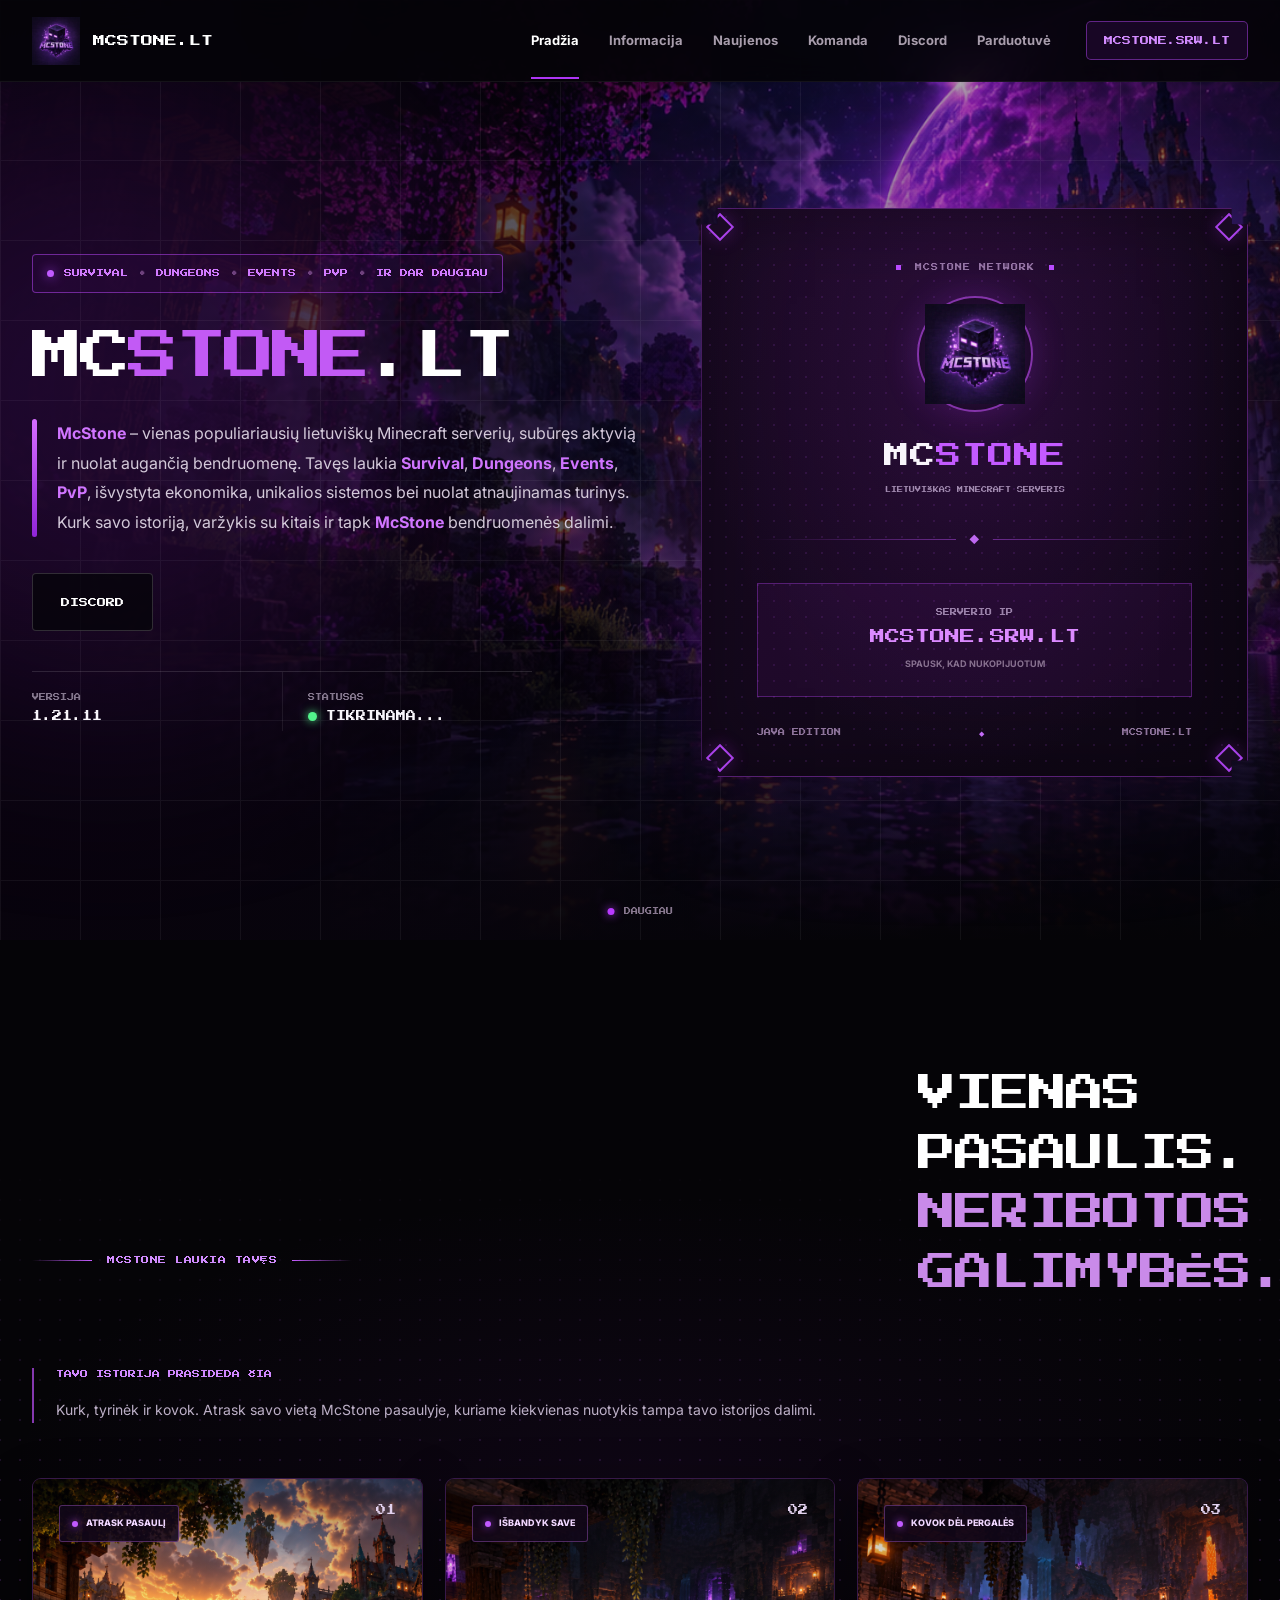
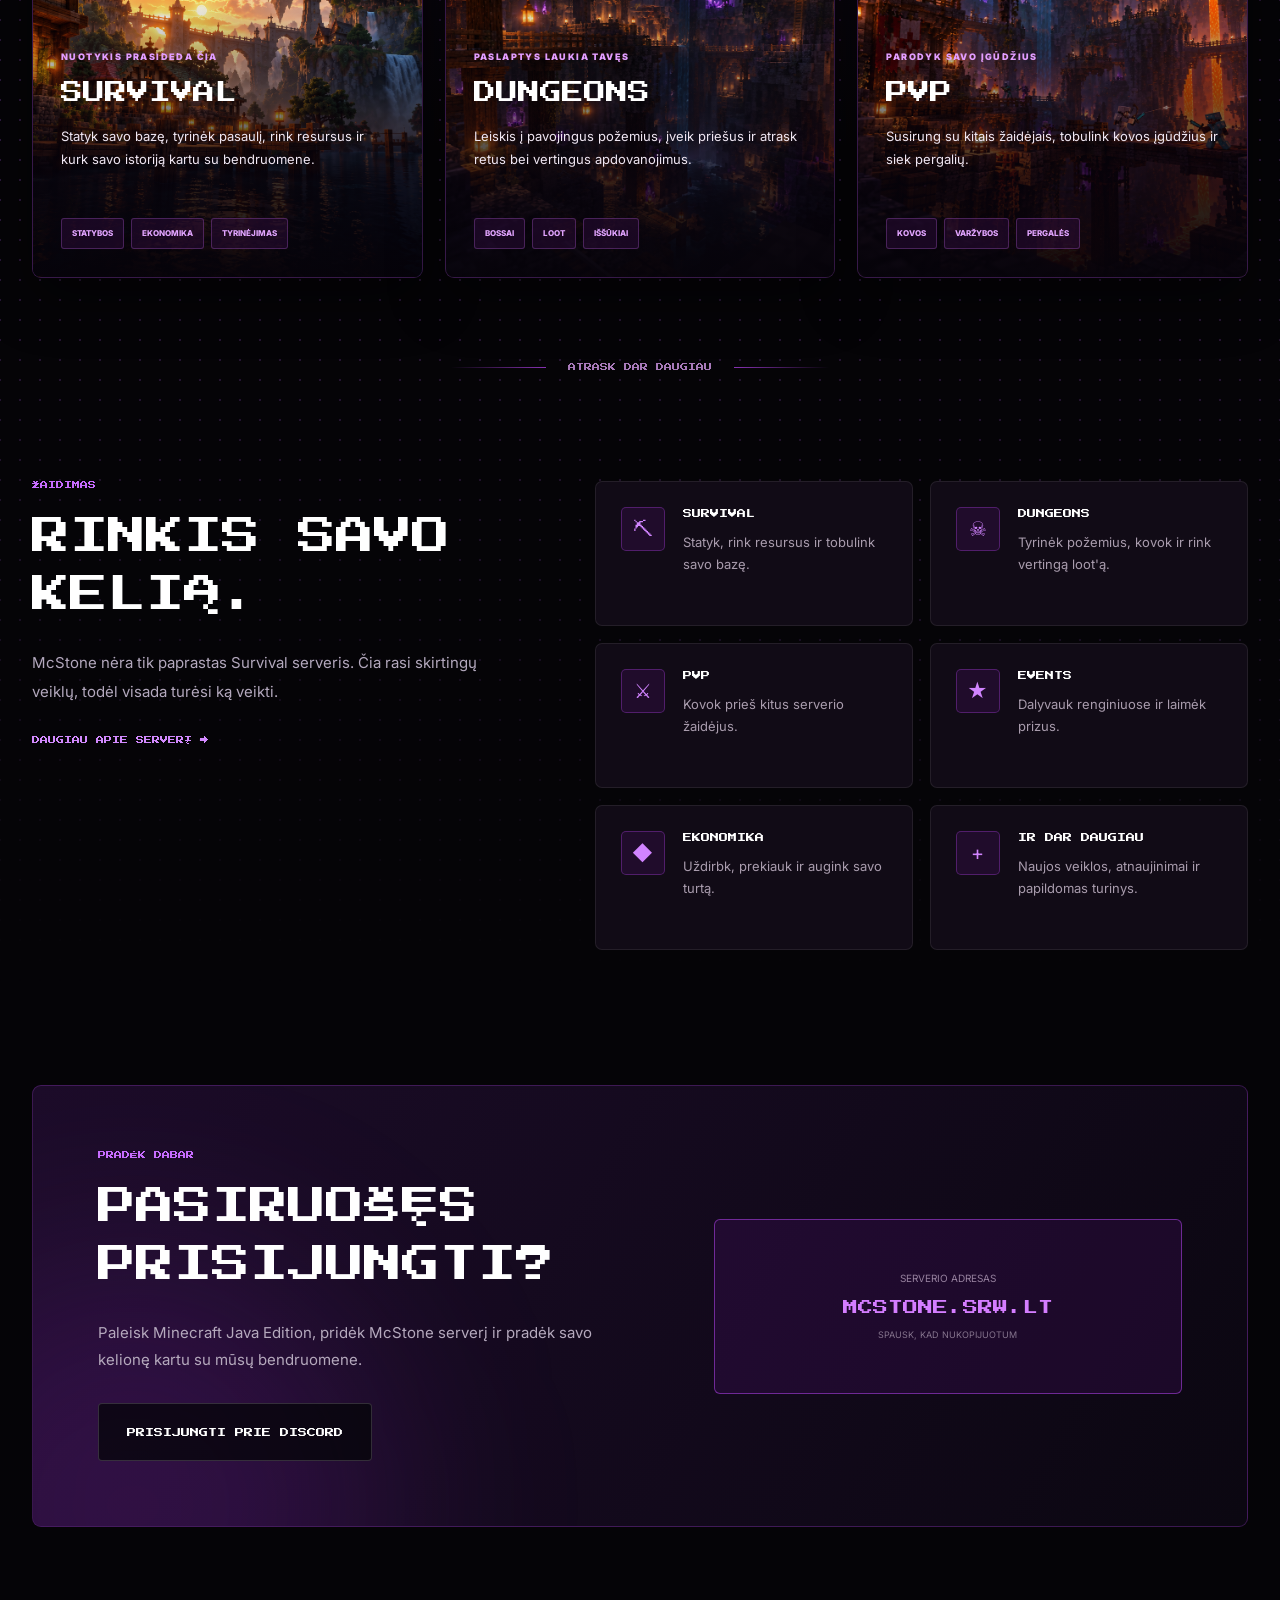
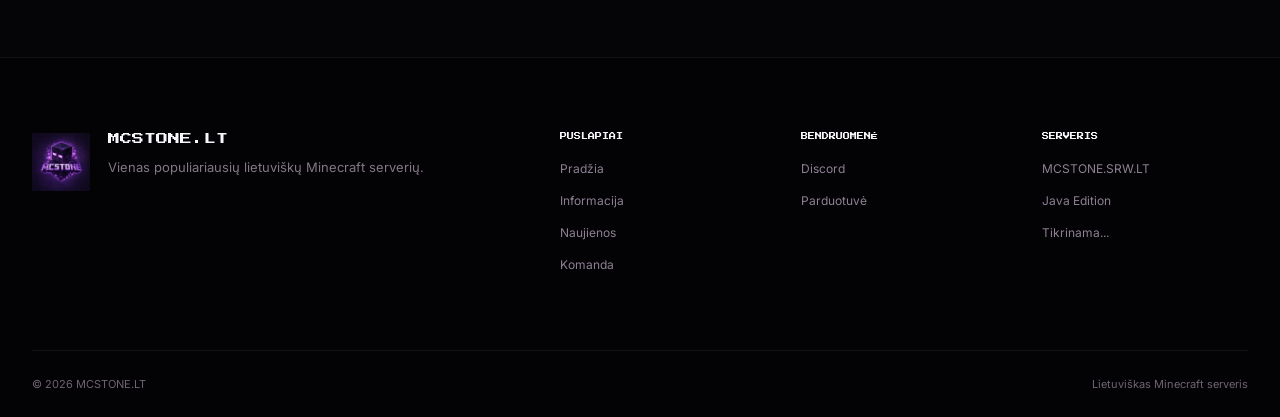
==== commit db073b55: "Update index.html" ====
--- a/index.html
+++ b/index.html
@@ -6,10 +6,11 @@
   <meta name="viewport" content="width=device-width, initial-scale=1.0">
   <meta name="description" content="McStone.lt – lietuviškas Minecraft serveris. Survival, Dungeons, PvP, Events ir dar daugiau.">
   <meta name="theme-color" content="#050407">
+
   <title>McStone.lt | Minecraft serveris</title>
 
   <link rel="icon" type="image/png" href="logo.png">
-  <link rel="stylesheet" href="style.css?v=60">
+  <link rel="stylesheet" href="style.css?v=61">
   <link rel="stylesheet" href="background.css?v=4">
 </head>
 
@@ -17,6 +18,7 @@
 
 <header class="navbar">
   <div class="nav-inner">
+
     <a href="index.html" class="logo" aria-label="McStone.lt pradžia">
       <img src="logo.png" alt="McStone.lt logotipas">
       <span>MCSTONE.LT</span>
@@ -31,7 +33,10 @@
       <a href="https://mcstonelt.tebex.io/" target="_blank" rel="noopener noreferrer">Parduotuvė</a>
     </nav>
 
-    <button class="nav-ip" type="button" onclick="copyIP(this)">MCSTONE.SRW.LT</button>
+    <button class="nav-ip" type="button" onclick="copyIP(this)">
+      MCSTONE.SRW.LT
+    </button>
+
   </div>
 </header>
 
@@ -39,6 +44,7 @@
 
   <!-- HERO -->
   <section class="hero">
+
     <div class="hero-overlay"></div>
     <div class="hero-grid"></div>
     <div class="hero-glow"></div>
@@ -46,36 +52,50 @@
     <div class="hero-inner">
 
       <div class="hero-left">
+
         <div class="hero-tag">
           <span></span>
-          SURVIVAL <b>•</b> DUNGEONS <b>•</b> EVENTS <b>•</b> PVP <b>•</b> IR DAR DAUGIAU
-        </div>
-
-        <h1 class="hero-title">MC<span>STONE</span><em>.LT</em></h1>
+          SURVIVAL <b>•</b> DUNGEONS <b>•</b> EVENTS
+          <b>•</b> PVP <b>•</b> IR DAR DAUGIAU
+        </div>
+
+        <h1 class="hero-title">
+          MC<span>STONE</span><em>.LT</em>
+        </h1>
 
         <div class="hero-description">
           <div class="hero-description-line"></div>
+
           <p>
-            <strong>McStone</strong> – vienas populiariausių lietuviškų Minecraft serverių,
-            subūręs aktyvią ir nuolat augančią bendruomenę. Tavęs laukia
-            <strong>Survival</strong>, <strong>Dungeons</strong>,
-            <strong>Events</strong>, <strong>PvP</strong>,
-            išvystyta ekonomika, unikalios sistemos bei nuolat atnaujinamas turinys.
-            Kurk savo istoriją, varžykis su kitais ir tapk
-            <strong>McStone</strong> bendruomenės dalimi.
+            <strong>McStone</strong> – vienas populiariausių lietuviškų
+            Minecraft serverių, subūręs aktyvią ir nuolat augančią
+            bendruomenę. Tavęs laukia <strong>Survival</strong>,
+            <strong>Dungeons</strong>, <strong>Events</strong>,
+            <strong>PvP</strong>, išvystyta ekonomika, unikalios
+            sistemos bei nuolat atnaujinamas turinys. Kurk savo istoriją,
+            varžykis su kitais ir tapk <strong>McStone</strong>
+            bendruomenės dalimi.
           </p>
         </div>
 
         <div class="hero-actions">
-          <a class="button button-dark" href="https://discord.gg/xH5VDRtM7v"
-             target="_blank" rel="noopener noreferrer">DISCORD</a>
+          <a
+            class="button button-dark"
+            href="https://discord.gg/xH5VDRtM7v"
+            target="_blank"
+            rel="noopener noreferrer"
+          >
+            DISCORD
+          </a>
         </div>
 
         <div class="server-stats">
+
           <div class="stat">
             <span>VERSIJA</span>
             <strong id="serverVersion">1.21.11</strong>
           </div>
+
           <div class="stat">
             <span>STATUSAS</span>
             <strong class="server-status" id="serverStatus">
@@ -83,14 +103,18 @@
               <span id="serverStatusText">TIKRINAMA...</span>
             </strong>
           </div>
-        </div>
-      </div>
-
-      <!-- DEŠINĖS PUSĖS KORTELĖ -->
+
+        </div>
+
+      </div>
+
+      <!-- DEŠINĖS PUSĖS SERVERIO KORTELĖ -->
       <div class="hero-right">
+
         <div class="aura-glow"></div>
 
         <div class="mc-showcase">
+
           <span class="showcase-corner corner-tl"></span>
           <span class="showcase-corner corner-tr"></span>
           <span class="showcase-corner corner-bl"></span>
@@ -103,17 +127,28 @@
           </div>
 
           <div class="showcase-logo">
-            <img src="logo.png" alt="McStone.lt logotipas">
-          </div>
-
-          <h2 class="showcase-title">MC<span>STONE</span></h2>
-          <p class="showcase-subtitle">LIETUVIŠKAS MINECRAFT SERVERIS</p>
+            <img src="logo.png" alt="McStone.lt">
+          </div>
+
+          <h2 class="showcase-title">
+            MC<span>STONE</span>
+          </h2>
+
+          <p class="showcase-subtitle">
+            LIETUVIŠKAS MINECRAFT SERVERIS
+          </p>
 
           <div class="showcase-divider">
-            <span></span><i>◆</i><span></span>
-          </div>
-
-          <button class="showcase-ip" type="button" onclick="copyIP(this)">
+            <span></span>
+            <i>◆</i>
+            <span></span>
+          </div>
+
+          <button
+            class="showcase-ip"
+            type="button"
+            onclick="copyIP(this)"
+          >
             <small>SERVERIO IP</small>
             <strong>MCSTONE.SRW.LT</strong>
             <span>SPAUSK, KAD NUKOPIJUOTUM</span>
@@ -124,35 +159,42 @@
             <span class="showcase-footer-mark">◆</span>
             <span>MCSTONE.LT</span>
           </div>
-        </div>
-      </div>
-
-    </div>
-
-    <div class="scroll-hint"><span></span>DAUGIAU</div>
+
+        </div>
+
+      </div>
+
+    </div>
+
+    <div class="scroll-hint">
+      <span></span>
+      DAUGIAU
+    </div>
+
   </section>
 
 
-  <!-- KODĖL MCSTONE -->
+  <!-- NAUJA, SUTVARKYTA SEKCIJA -->
   <section class="section why-section">
 
     <div class="why-heading">
 
-      <div class="why-heading-main">
-        <div class="section-eyebrow">
-          <span class="eyebrow-line"></span>
-          <span class="eyebrow-text">MCSTONE LAUKIA TAVĘS</span>
-          <span class="eyebrow-line"></span>
-        </div>
-
-        <h2 class="why-title">
-          VIENAS PASAULIS.
-          <span>NERIBOTOS GALIMYBĖS.</span>
-        </h2>
-      </div>
+      <div class="section-eyebrow">
+        <span class="eyebrow-line"></span>
+        <span class="eyebrow-text">MCSTONE LAUKIA TAVĘS</span>
+        <span class="eyebrow-line"></span>
+      </div>
+
+      <h2 class="why-title">
+        VIENAS PASAULIS.
+        <span>NERIBOTOS GALIMYBĖS.</span>
+      </h2>
 
       <div class="why-intro">
-        <span class="why-intro-label">TAVO ISTORIJA PRASIDEDA ČIA</span>
+        <span class="why-intro-label">
+          TAVO ISTORIJA PRASIDEDA ČIA
+        </span>
+
         <p>
           Kurk, tyrinėk ir kovok. Atrask savo vietą McStone pasaulyje,
           kuriame kiekvienas nuotykis tampa tavo istorijos dalimi.
@@ -162,10 +204,11 @@
     </div>
 
 
-    <!-- TRYS MINECRAFT KORTELĖS -->
+    <!-- MINECRAFT KORTELĖS -->
     <div class="experience-grid">
 
       <article class="experience-card survival-card">
+
         <div class="experience-image"></div>
         <div class="experience-shade"></div>
 
@@ -174,22 +217,37 @@
             <span class="label-dot"></span>
             ATRASK PASAULĮ
           </div>
+
           <span class="experience-number">01</span>
         </div>
 
         <div class="experience-body">
-          <span class="experience-small">NUOTYKIS PRASIDEDA ČIA</span>
+
+          <span class="experience-small">
+            NUOTYKIS PRASIDEDA ČIA
+          </span>
+
           <h3>SURVIVAL</h3>
-          <p>Statyk savo bazę, tyrinėk pasaulį, rink resursus ir kurk savo istoriją kartu su bendruomene.</p>
+
+          <p>
+            Statyk savo bazę, tyrinėk pasaulį,
+            rink resursus ir kurk savo istoriją
+            kartu su bendruomene.
+          </p>
+
           <div class="experience-tags">
             <span>STATYBOS</span>
             <span>EKONOMIKA</span>
             <span>TYRINĖJIMAS</span>
           </div>
-        </div>
+
+        </div>
+
       </article>
 
+
       <article class="experience-card dungeons-card">
+
         <div class="experience-image"></div>
         <div class="experience-shade"></div>
 
@@ -198,22 +256,37 @@
             <span class="label-dot"></span>
             IŠBANDYK SAVE
           </div>
+
           <span class="experience-number">02</span>
         </div>
 
         <div class="experience-body">
-          <span class="experience-small">PASLAPTYS LAUKIA TAVĘS</span>
+
+          <span class="experience-small">
+            PASLAPTYS LAUKIA TAVĘS
+          </span>
+
           <h3>DUNGEONS</h3>
-          <p>Leiskis į pavojingus požemius, įveik priešus ir atrask retus bei vertingus apdovanojimus.</p>
+
+          <p>
+            Leiskis į pavojingus požemius,
+            įveik priešus ir atrask retus
+            bei vertingus apdovanojimus.
+          </p>
+
           <div class="experience-tags">
             <span>BOSSAI</span>
             <span>LOOT</span>
             <span>IŠŠŪKIAI</span>
           </div>
-        </div>
+
+        </div>
+
       </article>
 
+
       <article class="experience-card pvp-card">
+
         <div class="experience-image"></div>
         <div class="experience-shade"></div>
 
@@ -222,22 +295,36 @@
             <span class="label-dot"></span>
             KOVOK DĖL PERGALĖS
           </div>
+
           <span class="experience-number">03</span>
         </div>
 
         <div class="experience-body">
-          <span class="experience-small">PARODYK SAVO ĮGŪDŽIUS</span>
+
+          <span class="experience-small">
+            PARODYK SAVO ĮGŪDŽIUS
+          </span>
+
           <h3>PVP</h3>
-          <p>Susirung su kitais žaidėjais, tobulink kovos įgūdžius ir siek pergalių.</p>
+
+          <p>
+            Susirung su kitais žaidėjais,
+            tobulink kovos įgūdžius
+            ir siek pergalių.
+          </p>
+
           <div class="experience-tags">
             <span>KOVOS</span>
             <span>VARŽYBOS</span>
             <span>PERGALĖS</span>
           </div>
-        </div>
+
+        </div>
+
       </article>
 
     </div>
+
 
     <div class="section-separator">
       <span></span>
@@ -251,65 +338,107 @@
 
       <div class="modes-info">
         <div class="mini-title">ŽAIDIMAS</div>
+
         <h2>RINKIS SAVO KELIĄ.</h2>
+
         <p>
           McStone nėra tik paprastas Survival serveris.
-          Čia rasi skirtingų veiklų, todėl visada turėsi ką veikti.
+          Čia rasi skirtingų veiklų, todėl visada
+          turėsi ką veikti.
         </p>
-        <a href="informacija.html" class="text-link">DAUGIAU APIE SERVERĮ →</a>
+
+        <a href="informacija.html" class="text-link">
+          DAUGIAU APIE SERVERĮ →
+        </a>
       </div>
 
       <div class="mode-cards">
+
         <article class="mode-card">
           <div class="mode-icon">⛏</div>
-          <div><h3>SURVIVAL</h3><p>Statyk, rink resursus ir tobulink savo bazę.</p></div>
+          <div>
+            <h3>SURVIVAL</h3>
+            <p>Statyk, rink resursus ir tobulink savo bazę.</p>
+          </div>
         </article>
 
         <article class="mode-card">
           <div class="mode-icon">☠</div>
-          <div><h3>DUNGEONS</h3><p>Tyrinėk požemius, kovok ir rink vertingą loot'ą.</p></div>
+          <div>
+            <h3>DUNGEONS</h3>
+            <p>Tyrinėk požemius, kovok ir rink vertingą loot'ą.</p>
+          </div>
         </article>
 
         <article class="mode-card">
           <div class="mode-icon">⚔</div>
-          <div><h3>PVP</h3><p>Kovok prieš kitus serverio žaidėjus.</p></div>
+          <div>
+            <h3>PVP</h3>
+            <p>Kovok prieš kitus serverio žaidėjus.</p>
+          </div>
         </article>
 
         <article class="mode-card">
           <div class="mode-icon">★</div>
-          <div><h3>EVENTS</h3><p>Dalyvauk renginiuose ir laimėk prizus.</p></div>
+          <div>
+            <h3>EVENTS</h3>
+            <p>Dalyvauk renginiuose ir laimėk prizus.</p>
+          </div>
         </article>
 
         <article class="mode-card">
           <div class="mode-icon">◆</div>
-          <div><h3>EKONOMIKA</h3><p>Uždirbk, prekiauk ir augink savo turtą.</p></div>
+          <div>
+            <h3>EKONOMIKA</h3>
+            <p>Uždirbk, prekiauk ir augink savo turtą.</p>
+          </div>
         </article>
 
         <article class="mode-card">
           <div class="mode-icon">+</div>
-          <div><h3>IR DAR DAUGIAU</h3><p>Naujos veiklos, atnaujinimai ir papildomas turinys.</p></div>
+          <div>
+            <h3>IR DAR DAUGIAU</h3>
+            <p>Naujos veiklos, atnaujinimai ir papildomas turinys.</p>
+          </div>
         </article>
-      </div>
-
-    </div>
+
+      </div>
+
+    </div>
+
   </section>
 
 
-  <!-- PRISIJUNGIMAS -->
+  <!-- CTA -->
   <section class="cta-wrap">
+
     <div class="cta">
+
       <div class="cta-glow"></div>
 
       <div class="cta-content">
         <div class="mini-title">PRADĖK DABAR</div>
-        <h2>PASIRUOŠĘS<br>PRISIJUNGTI?</h2>
+
+        <h2>
+          PASIRUOŠĘS
+          <br>
+          PRISIJUNGTI?
+        </h2>
+
         <p>
-          Paleisk Minecraft Java Edition, pridėk McStone serverį
-          ir pradėk savo kelionę kartu su mūsų bendruomene.
+          Paleisk Minecraft Java Edition, pridėk McStone
+          serverį ir pradėk savo kelionę kartu su mūsų
+          bendruomene.
         </p>
-        <a href="https://discord.gg/xH5VDRtM7v"
-           target="_blank" rel="noopener noreferrer"
-           class="button button-dark">PRISIJUNGTI PRIE DISCORD</a>
+
+        <a
+          href="https://discord.gg/xH5VDRtM7v"
+          target="_blank"
+          rel="noopener noreferrer"
+          class="button button-dark"
+        >
+          PRISIJUNGTI PRIE DISCORD
+        </a>
       </div>
 
       <button class="big-ip" type="button" onclick="copyIP(this)">
@@ -317,18 +446,21 @@
         <strong>MCSTONE.SRW.LT</strong>
         <span>SPAUSK, KAD NUKOPIJUOTUM</span>
       </button>
-    </div>
+
+    </div>
+
   </section>
 
 </main>
 
 
-<!-- FOOTER -->
 <footer class="footer">
+
   <div class="footer-inner">
 
     <div class="footer-brand">
       <img src="logo.png" alt="McStone.lt">
+
       <div>
         <strong>MCSTONE.LT</strong>
         <p>Vienas populiariausių lietuviškų Minecraft serverių.</p>
@@ -336,6 +468,7 @@
     </div>
 
     <div class="footer-links">
+
       <div>
         <b>PUSLAPIAI</b>
         <a href="index.html">Pradžia</a>
@@ -347,7 +480,9 @@
       <div>
         <b>BENDRUOMENĖ</b>
         <a href="discord.html">Discord</a>
-        <a href="https://mcstonelt.tebex.io/" target="_blank" rel="noopener noreferrer">Parduotuvė</a>
+        <a href="https://mcstonelt.tebex.io/" target="_blank" rel="noopener noreferrer">
+          Parduotuvė
+        </a>
       </div>
 
       <div>
@@ -356,14 +491,18 @@
         <span>Java Edition</span>
         <span id="footerStatus">Tikrinama...</span>
       </div>
-    </div>
+
+    </div>
+
   </div>
 
   <div class="footer-bottom">
     <span>© 2026 MCSTONE.LT</span>
     <span>Lietuviškas Minecraft serveris</span>
   </div>
+
 </footer>
+
 
 <div class="copy-toast" id="copyToast" role="status" aria-live="polite">
   ✓ MCSTONE.SRW.LT NUKOPIJUOTAS
--- a/style.css
+++ b/style.css
@@ -3,13 +3,12 @@
 
 :root {
   --bg: #050407;
-  --purple: #a72cff;
-  --purple-2: #c45cff;
-  --purple-light: #df7cff;
-  --text: #f5f1f8;
-  --muted: #aaa1b2;
+  --surface: #100a16;
+  --purple: #ae36f5;
+  --purple-light: #d18afa;
+  --text: #f8f5fb;
+  --muted: #b3a8bd;
   --green: #52f38b;
-  --red: #ff4d68;
   --max-width: 1600px;
 }
 
@@ -24,13 +23,11 @@
 }
 
 body {
-  min-height: 100vh;
-  overflow-x: hidden;
   background: var(--bg);
   color: var(--text);
   font-family: "Inter", Arial, sans-serif;
-  line-height: 1.6;
-  -webkit-font-smoothing: antialiased;
+  line-height: 1.65;
+  overflow-x: hidden;
 }
 
 a {
@@ -39,7 +36,7 @@
 }
 
 button {
-  font-family: inherit;
+  font: inherit;
 }
 
 img {
@@ -47,49 +44,30 @@
   max-width: 100%;
 }
 
-/* SCROLLBAR */
-
-::-webkit-scrollbar {
-  width: 8px;
-}
-
-::-webkit-scrollbar-track {
-  background: #050407;
-}
-
-::-webkit-scrollbar-thumb {
-  background: #70209e;
-  border-radius: 20px;
-}
-
-::-webkit-scrollbar-thumb:hover {
-  background: var(--purple);
-}
-
-/* NAVBAR */
+::selection {
+  background: #a83ff1;
+  color: #fff;
+}
+
+/* NAVIGATION */
 
 .navbar {
   position: fixed;
-  top: 0;
-  left: 0;
-  right: 0;
+  inset: 0 0 auto;
+  height: 82px;
   z-index: 1000;
-  height: 82px;
-  display: flex;
-  align-items: center;
-  background: rgba(5, 4, 8, 0.9);
-  border-bottom: 1px solid rgba(255, 255, 255, 0.05);
+  background: rgba(5, 4, 8, .92);
+  border-bottom: 1px solid rgba(255,255,255,.06);
   backdrop-filter: blur(18px);
-  -webkit-backdrop-filter: blur(18px);
 }
 
 .nav-inner {
   width: min(calc(100% - 64px), var(--max-width));
   height: 100%;
-  margin: 0 auto;
-  display: flex;
-  align-items: center;
-  gap: 40px;
+  margin: auto;
+  display: flex;
+  align-items: center;
+  gap: 35px;
 }
 
 .logo {
@@ -103,69 +81,53 @@
   width: 48px;
   height: 48px;
   object-fit: contain;
-  filter: drop-shadow(0 0 14px rgba(176, 51, 255, 0.35));
 }
 
 .logo span {
-  color: white;
-  font-family: "Press Start 2P", monospace;
-  font-size: 13px;
+  font: 12px "Press Start 2P", monospace;
+  color: #fff;
 }
 
 .nav-links {
+  display: flex;
+  align-items: center;
+  gap: 30px;
   margin-left: auto;
-  display: flex;
-  align-items: center;
-  gap: 32px;
 }
 
 .nav-links a {
   position: relative;
-  padding: 31px 0 28px;
-  color: #9e96a5;
+  padding: 28px 0;
   font-size: 13px;
   font-weight: 700;
-  transition: color 0.2s ease;
+  color: #a89dac;
+  transition: color .2s;
 }
 
 .nav-links a:hover,
 .nav-links a.active {
-  color: white;
-}
-
-.nav-links a::after {
+  color: #fff;
+}
+
+.nav-links a.active::after,
+.nav-links a:hover::after {
   content: "";
   position: absolute;
-  left: 50%;
   bottom: 0;
-  width: 0;
+  left: 0;
+  right: 0;
   height: 2px;
-  transform: translateX(-50%);
-  background: var(--purple-2);
-  transition: width 0.2s ease;
-}
-
-.nav-links a:hover::after,
-.nav-links a.active::after {
-  width: 100%;
+  background: var(--purple);
 }
 
 .nav-ip {
-  min-width: 178px;
-  padding: 14px 18px;
+  padding: 14px 17px;
+  border: 1px solid rgba(188,75,255,.45);
+  border-radius: 5px;
+  background: rgba(146,32,208,.12);
+  color: #d28bff;
+  font: 9px "Press Start 2P", monospace;
   cursor: pointer;
-  border: 1px solid rgba(184, 70, 255, 0.5);
-  border-radius: 5px;
-  background: rgba(126, 28, 180, 0.13);
-  color: var(--purple-2);
-  font-family: "Press Start 2P", monospace;
-  font-size: 9px;
-  transition: background 0.2s, border-color 0.2s;
-}
-
-.nav-ip:hover {
-  background: rgba(166, 44, 255, 0.22);
-  border-color: var(--purple-2);
 }
 
 /* HERO */
@@ -177,229 +139,168 @@
   align-items: center;
   overflow: hidden;
   padding: 145px 0 100px;
-  background: url("hero-bg.png?v=44") center / cover no-repeat;
+  background: url("hero-bg.png") center / cover no-repeat;
 }
 
 .hero-overlay {
   position: absolute;
   inset: 0;
-  z-index: 1;
   background:
-    linear-gradient(
-      90deg,
-      rgba(8, 3, 13, 0.96) 0%,
-      rgba(8, 4, 14, 0.82) 29%,
-      rgba(5, 4, 8, 0.36) 63%,
-      rgba(5, 4, 8, 0.56) 100%
-    ),
-    linear-gradient(
-      180deg,
-      rgba(5, 4, 8, 0.1),
-      rgba(5, 4, 8, 0.06) 55%,
-      #050407 100%
-    );
+    linear-gradient(90deg, rgba(8,3,13,.95), rgba(8,4,14,.72) 35%, rgba(5,4,8,.34) 75%, rgba(5,4,8,.6)),
+    linear-gradient(180deg, transparent 50%, #050407 100%);
 }
 
 .hero-grid {
   position: absolute;
   inset: 0;
-  z-index: 2;
-  opacity: 0.045;
+  opacity: .05;
+  background-image:
+    linear-gradient(#fff 1px, transparent 1px),
+    linear-gradient(90deg, #fff 1px, transparent 1px);
+  background-size: 80px 80px;
   pointer-events: none;
-  background-image:
-    linear-gradient(rgba(255, 255, 255, 0.06) 1px, transparent 1px),
-    linear-gradient(90deg, rgba(255, 255, 255, 0.06) 1px, transparent 1px);
-  background-size: 80px 80px;
 }
 
 .hero-glow {
   position: absolute;
-  z-index: 2;
-  width: 650px;
-  height: 650px;
-  left: -220px;
-  top: 100px;
+  top: 10%;
+  left: -15%;
+  width: 600px;
+  height: 600px;
   border-radius: 50%;
-  background: rgba(153, 30, 235, 0.16);
-  filter: blur(130px);
-  pointer-events: none;
+  background: rgba(159,38,229,.15);
+  filter: blur(120px);
 }
 
 .hero-inner {
   position: relative;
-  z-index: 5;
+  z-index: 2;
   width: min(calc(100% - 64px), var(--max-width));
-  margin: 0 auto;
+  margin: auto;
   display: grid;
-  grid-template-columns: minmax(520px, 1fr) minmax(450px, 0.8fr);
-  align-items: center;
-  gap: 80px;
+  grid-template-columns: 1.05fr .95fr;
+  gap: 65px;
+  align-items: center;
 }
 
 .hero-left {
-  max-width: 820px;
+  min-width: 0;
 }
 
 .hero-tag {
+  display: flex;
+  flex-wrap: wrap;
+  align-items: center;
+  gap: 10px;
   width: fit-content;
-  display: flex;
-  align-items: center;
-  flex-wrap: wrap;
-  gap: 11px;
-  margin-bottom: 34px;
-  padding: 12px 15px;
-  border: 1px solid rgba(189, 73, 255, 0.55);
+  margin-bottom: 35px;
+  padding: 12px 14px;
+  border: 1px solid rgba(189,73,255,.5);
   border-radius: 4px;
-  background: rgba(91, 15, 131, 0.16);
-  color: var(--purple-2);
-  font-family: "Press Start 2P", monospace;
-  font-size: 8px;
-  line-height: 1.5;
+  background: rgba(60,10,85,.2);
+  color: #d17bff;
+  font: 8px/1.7 "Press Start 2P", monospace;
 }
 
 .hero-tag > span {
   width: 7px;
   height: 7px;
-  flex-shrink: 0;
   border-radius: 50%;
-  background: var(--purple-2);
-  box-shadow: 0 0 13px var(--purple);
+  background: #c15bff;
+  box-shadow: 0 0 12px #b13bff;
 }
 
 .hero-tag b {
-  color: #74468c;
-  font-weight: normal;
+  color: #6e417d;
 }
 
 .hero-title {
-  margin-bottom: 30px;
+  margin-bottom: 32px;
+  color: #fff;
+  font: clamp(40px, 4vw, 70px)/1.15 "Press Start 2P", monospace;
+  letter-spacing: -3px;
   white-space: nowrap;
-  color: white;
-  font-family: "Press Start 2P", monospace;
-  font-size: clamp(48px, 4.1vw, 76px);
-  font-weight: 400;
-  line-height: 1.08;
-  letter-spacing: -4px;
-  text-shadow: 0 10px 40px rgba(0, 0, 0, 0.5);
 }
 
 .hero-title span {
-  color: var(--purple-2);
+  color: #c25af5;
 }
 
 .hero-title em {
-  color: white;
   font-style: normal;
 }
 
 .hero-description {
-  max-width: 790px;
   display: flex;
   gap: 20px;
-  margin-bottom: 38px;
+  margin-bottom: 36px;
 }
 
 .hero-description-line {
-  width: 5px;
-  flex-shrink: 0;
-  border-radius: 20px;
-  background: linear-gradient(#d069ff, #9225e6);
-  box-shadow: 0 0 20px rgba(182, 63, 255, 0.5);
+  flex: 0 0 5px;
+  border-radius: 4px;
+  background: linear-gradient(#d66dff, #9025d8);
 }
 
 .hero-description p {
-  color: #d1c8d7;
+  color: #d3c9d9;
   font-size: 16px;
-  font-weight: 500;
   line-height: 1.85;
-  text-shadow: 0 2px 15px rgba(0, 0, 0, 0.8);
 }
 
 .hero-description strong {
-  color: var(--purple-2);
-  font-weight: 800;
-}
-
-/* BUTTONS */
+  color: #d075ff;
+}
 
 .hero-actions {
-  display: flex;
-  gap: 14px;
-  margin-bottom: 42px;
+  margin-bottom: 40px;
 }
 
 .button {
+  display: inline-flex;
   min-height: 58px;
-  display: inline-flex;
   align-items: center;
   justify-content: center;
   padding: 0 28px;
-  cursor: pointer;
-  border: 1px solid transparent;
   border-radius: 4px;
-  font-family: "Press Start 2P", monospace;
-  font-size: 9px;
-  transition: transform 0.2s, background 0.2s, border-color 0.2s;
+  border: 1px solid rgba(255,255,255,.16);
+  background: rgba(5,4,8,.75);
+  color: #fff;
+  font: 9px "Press Start 2P", monospace;
+  transition: transform .2s, border-color .2s;
 }
 
 .button:hover {
   transform: translateY(-3px);
-}
-
-.button-dark {
-  color: white;
-  background: rgba(5, 4, 8, 0.65);
-  border-color: rgba(255, 255, 255, 0.15);
-}
-
-.button-dark:hover {
-  border-color: rgba(190, 79, 255, 0.55);
-  background: rgba(155, 37, 220, 0.1);
-}
-
-/* STATUS */
+  border-color: #a94af0;
+}
 
 .server-stats {
-  width: 100%;
+  display: grid;
+  grid-template-columns: repeat(2, minmax(0, 1fr));
   max-width: 500px;
-  display: grid;
-  grid-template-columns: repeat(2, 1fr);
-  border-top: 1px solid rgba(255, 255, 255, 0.09);
+  border-top: 1px solid rgba(255,255,255,.12);
 }
 
 .stat {
-  position: relative;
-  min-height: 88px;
-  padding: 24px 25px 12px 0;
+  padding: 22px 25px 10px 0;
   display: flex;
   flex-direction: column;
   gap: 10px;
 }
 
-.stat:not(:first-child) {
+.stat + .stat {
   padding-left: 25px;
-}
-
-.stat:not(:last-child)::after {
-  content: "";
-  position: absolute;
-  top: 0;
-  right: 0;
-  width: 1px;
-  height: 70px;
-  background: rgba(255, 255, 255, 0.08);
+  border-left: 1px solid rgba(255,255,255,.08);
 }
 
 .stat > span {
-  color: #746c7d;
-  font-family: "Press Start 2P", monospace;
-  font-size: 7px;
+  color: #85788e;
+  font: 7px "Press Start 2P", monospace;
 }
 
 .stat strong {
-  color: white;
-  font-family: "Press Start 2P", monospace;
-  font-size: 9px;
+  font: 10px "Press Start 2P", monospace;
 }
 
 .server-status {
@@ -411,74 +312,53 @@
 #serverDot {
   width: 9px;
   height: 9px;
-  flex-shrink: 0;
   border-radius: 50%;
-  background: var(--green);
-  box-shadow: 0 0 12px var(--green);
+  background: #52f38b;
+  box-shadow: 0 0 10px #52f38b;
 }
 
 .online-dot {
-  background: var(--green) !important;
-  box-shadow: 0 0 12px var(--green) !important;
+  background: #52f38b !important;
+  box-shadow: 0 0 10px #52f38b !important;
 }
 
 .offline-dot {
-  background: var(--red) !important;
-  box-shadow: 0 0 12px var(--red) !important;
-}
-
-/* RIGHT HERO CARD */
+  background: #ff4d68 !important;
+  box-shadow: 0 0 10px #ff4d68 !important;
+}
+
+/* RIGHT SHOWCASE */
 
 .hero-right {
   position: relative;
   min-width: 0;
-  display: flex;
-  align-items: center;
-  justify-content: center;
 }
 
 .aura-glow {
   position: absolute;
-  width: 570px;
-  height: 450px;
-  border-radius: 50%;
-  background: rgba(170, 44, 245, 0.18);
-  filter: blur(115px);
+  inset: 5%;
+  background: rgba(151,29,221,.19);
+  filter: blur(85px);
   pointer-events: none;
 }
 
 .mc-showcase {
   position: relative;
   isolation: isolate;
-  width: min(100%, 520px);
-  min-height: 460px;
-  padding: 30px 44px 28px;
-  overflow: hidden;
-
+  max-width: 660px;
+  margin: auto;
+  padding: 55px 55px 38px;
+  background:
+    radial-gradient(ellipse at 50% 30%, rgba(120,27,158,.22), transparent 70%),
+    linear-gradient(140deg, #1b0a25, #0d0613);
+  border: 1px solid rgba(193,75,255,.34);
   clip-path: polygon(
-    0 18px,
-    18px 18px,
-    18px 0,
-    calc(100% - 18px) 0,
-    calc(100% - 18px) 18px,
-    100% 18px,
-    100% calc(100% - 18px),
-    calc(100% - 18px) calc(100% - 18px),
-    calc(100% - 18px) 100%,
-    18px 100%,
-    18px calc(100% - 18px),
-    0 calc(100% - 18px)
+    0 3%, 3% 3%, 3% 0, 97% 0, 97% 3%,
+    100% 3%, 100% 97%, 97% 97%, 97% 100%,
+    3% 100%, 3% 97%, 0 97%
   );
-
-  border: 1px solid rgba(206, 97, 255, 0.28);
-
-  background:
-    radial-gradient(ellipse at 50% 0%, rgba(157, 48, 217, 0.23), transparent 57%),
-    linear-gradient(145deg, rgba(31, 12, 42, 0.97), rgba(12, 6, 20, 0.98));
-
-  box-shadow:
-    0 30px 75px rgba(0, 0, 0, 0.65),
-    inset 0 0 50px rgba(170, 58, 230, 0.06);
+  box-shadow: inset 0 0 80px rgba(0,0,0,.35);
+  text-align: center;
 }
 
 .mc-showcase::before {
@@ -486,109 +366,87 @@
   position: absolute;
   inset: 0;
   z-index: -1;
-  opacity: 0.25;
-  pointer-events: none;
-  background-image: radial-gradient(circle, rgba(212, 105, 247, 0.5) 0.7px, transparent 1px);
-  background-size: 18px 18px;
-}
-
-.mc-showcase::after {
-  content: "";
-  position: absolute;
-  inset: 12px;
-  z-index: -1;
-  border: 1px solid rgba(203, 98, 245, 0.11);
-  pointer-events: none;
+  opacity: .3;
+  background-image: radial-gradient(rgba(194,84,255,.4) .7px, transparent 1px);
+  background-size: 16px 16px;
 }
 
 .showcase-corner {
   position: absolute;
-  width: 14px;
-  height: 14px;
-  background: var(--purple-2);
-  opacity: 0.75;
-  box-shadow: 0 0 15px rgba(195, 74, 255, 0.5);
-}
-
-.corner-tl { top: 18px; left: 18px; }
-.corner-tr { top: 18px; right: 18px; }
-.corner-bl { bottom: 18px; left: 18px; }
-.corner-br { bottom: 18px; right: 18px; }
+  width: 20px;
+  height: 20px;
+  border: 2px solid #a841e8;
+  transform: rotate(45deg);
+  background: #190a23;
+  box-shadow: 0 0 18px rgba(180,51,245,.3);
+}
+
+.corner-tl { top: 8px; left: 8px; }
+.corner-tr { top: 8px; right: 8px; }
+.corner-bl { bottom: 8px; left: 8px; }
+.corner-br { bottom: 8px; right: 8px; }
 
 .showcase-topline {
   display: flex;
   align-items: center;
   justify-content: center;
   gap: 14px;
-  margin-bottom: 22px;
-  color: #a88bb8;
-  font-family: "Press Start 2P", monospace;
-  font-size: 6px;
+  margin-bottom: 25px;
+  color: #9474a4;
+  font: 7px "Press Start 2P", monospace;
   letter-spacing: 1px;
 }
 
 .topline-square {
   width: 5px;
   height: 5px;
-  background: var(--purple-2);
-  transform: rotate(45deg);
+  background: #b94aff;
 }
 
 .showcase-logo {
   width: 116px;
   height: 116px;
-  margin: 0 auto 20px;
-  display: flex;
-  align-items: center;
-  justify-content: center;
-  border: 2px solid rgba(209, 92, 255, 0.52);
+  display: grid;
+  place-items: center;
+  margin: 0 auto 26px;
   border-radius: 50%;
-  background: radial-gradient(circle, rgba(87, 19, 117, 0.68), rgba(11, 4, 17, 0.96));
-  box-shadow:
-    0 0 0 7px rgba(168, 54, 220, 0.08),
-    0 0 36px rgba(187, 53, 244, 0.22);
+  border: 2px solid rgba(200,80,255,.6);
+  background: radial-gradient(circle, #3d1354, #100619);
+  box-shadow: 0 0 35px rgba(184,54,255,.22);
 }
 
 .showcase-logo img {
-  width: 92px;
-  height: 92px;
-  border-radius: 50%;
+  width: 100px;
+  height: 100px;
   object-fit: contain;
 }
 
 .showcase-title {
-  margin-bottom: 12px;
-  color: white;
-  font-family: "Press Start 2P", monospace;
-  font-size: 25px;
-  line-height: 1.5;
-  text-align: center;
+  font: clamp(20px, 2vw, 30px)/1.4 "Press Start 2P", monospace;
 }
 
 .showcase-title span {
-  color: var(--purple-2);
+  color: #c35aff;
 }
 
 .showcase-subtitle {
-  color: #97859f;
-  font-family: "Press Start 2P", monospace;
-  font-size: 5.5px;
-  text-align: center;
-  letter-spacing: 0.5px;
+  margin-top: 12px;
+  color: #a18aaf;
+  font: 6px/1.8 "Press Start 2P", monospace;
 }
 
 .showcase-divider {
   display: flex;
   align-items: center;
-  justify-content: center;
-  gap: 12px;
-  margin: 25px 0;
+  gap: 13px;
+  margin: 35px 0;
+  color: #be68f0;
 }
 
 .showcase-divider span {
-  width: 90px;
   height: 1px;
-  background: linear-gradient(90deg, transparent, rgba(207, 100, 246, 0.48));
+  flex: 1;
+  background: linear-gradient(90deg, transparent, rgba(192,81,255,.45));
 }
 
 .showcase-divider span:last-child {
@@ -596,149 +454,135 @@
 }
 
 .showcase-divider i {
-  color: var(--purple-light);
-  font-size: 8px;
+  font-size: 10px;
   font-style: normal;
 }
 
 .showcase-ip {
   width: 100%;
-  min-height: 115px;
   display: flex;
   flex-direction: column;
   align-items: center;
-  justify-content: center;
-  gap: 12px;
-  padding: 20px 15px;
+  gap: 13px;
+  padding: 25px;
+  border: 1px solid rgba(184,68,248,.34);
+  background: rgba(113,24,149,.12);
+  color: #fff;
   cursor: pointer;
-  border: 1px solid rgba(199, 77, 255, 0.35);
-  border-radius: 5px;
-  background: rgba(124, 27, 173, 0.13);
-  transition: transform 0.2s, background 0.2s, border-color 0.2s;
+  transition: background .2s, border-color .2s;
 }
 
 .showcase-ip:hover {
-  transform: translateY(-3px);
-  background: rgba(160, 43, 220, 0.22);
-  border-color: rgba(215, 110, 255, 0.7);
+  background: rgba(138,30,187,.2);
+  border-color: #c46cff;
 }
 
 .showcase-ip small {
-  color: #a994b6;
-  font-family: "Press Start 2P", monospace;
-  font-size: 6px;
+  color: #9b82aa;
+  font: 7px "Press Start 2P", monospace;
 }
 
 .showcase-ip strong {
-  color: #e18cff;
-  font-family: "Press Start 2P", monospace;
-  font-size: 13px;
+  color: #db8aff;
+  font: clamp(10px, 1.3vw, 15px) "Press Start 2P", monospace;
+  overflow-wrap: anywhere;
 }
 
 .showcase-ip > span {
-  color: #82748b;
-  font-size: 8px;
+  color: #87718f;
+  font-size: 9px;
   font-weight: 700;
-  letter-spacing: 0.4px;
 }
 
 .showcase-footer {
   display: flex;
-  align-items: center;
-  justify-content: center;
-  gap: 20px;
-  margin-top: 24px;
-  color: #897991;
-  font-family: "Press Start 2P", monospace;
-  font-size: 6px;
+  justify-content: space-between;
+  gap: 15px;
+  margin-top: 32px;
+  color: #8d739a;
+  font: 7px "Press Start 2P", monospace;
 }
 
 .showcase-footer-mark {
-  color: var(--purple-2);
-  font-size: 12px;
-}
-
-.scroll-hint {
-  position: absolute;
-  z-index: 5;
-  left: 50%;
-  bottom: 25px;
-  transform: translateX(-50%);
-  display: flex;
-  align-items: center;
-  gap: 9px;
-  color: #655e6a;
-  font-family: "Press Start 2P", monospace;
-  font-size: 6px;
-}
-
-.scroll-hint span {
-  width: 7px;
-  height: 7px;
-  border-radius: 50%;
-  background: var(--purple);
-  box-shadow: 0 0 10px var(--purple);
-}
-
-/* KODĖL MCSTONE */
+  color: #c36bf6;
+}
+
+/* WHY SECTION */
 
 .section {
   width: min(calc(100% - 64px), var(--max-width));
   margin: 0 auto;
-  padding: 110px 0 120px;
-}
-
-.why-section {
-  position: relative;
+  padding: 125px 0;
 }
 
 .why-heading {
-  display: flex;
-  align-items: flex-end;
-  justify-content: space-between;
-  gap: 60px;
-  margin-bottom: 48px;
+  display: grid;
+  grid-template-columns: minmax(0, 1fr) 330px;
+  align-items: end;
+  gap: 65px;
+  margin-bottom: 55px;
+}
+
+.why-heading-main {
+  min-width: 0;
 }
 
 .section-eyebrow {
   display: flex;
   align-items: center;
-  gap: 12px;
-  margin-bottom: 25px;
-  color: var(--purple-2);
-  font-family: "Press Start 2P", monospace;
-  font-size: 8px;
+  gap: 15px;
+  width: fit-content;
+  margin-bottom: 36px;
 }
 
 .eyebrow-line {
-  width: 27px;
-  height: 2px;
-  background: var(--purple-2);
-}
-
-.why-heading h2 {
-  color: white;
-  font-family: "Press Start 2P", monospace;
-  font-size: clamp(24px, 2.6vw, 43px);
-  font-weight: 400;
-  line-height: 1.65;
-  letter-spacing: -1.5px;
-}
-
-.why-heading h2 span {
-  color: #c79bdd;
+  display: block;
+  width: 60px;
+  height: 1px;
+  background: linear-gradient(90deg, transparent, #c55dff);
+}
+
+.eyebrow-line:last-child {
+  background: linear-gradient(90deg, #c55dff, transparent);
+}
+
+.eyebrow-text {
+  color: #d18cff;
+  font: 8px/1.6 "Press Start 2P", monospace;
+  white-space: nowrap;
+  letter-spacing: .5px;
+}
+
+.why-title {
+  color: #fff;
+  font: clamp(28px, 3vw, 49px)/1.55 "Press Start 2P", monospace;
+  letter-spacing: -1px;
+}
+
+.why-title span {
+  display: block;
+  color: #c98ae9;
 }
 
 .why-intro {
-  max-width: 350px;
-  flex-shrink: 0;
-  padding-bottom: 10px;
-  color: #a79caf;
+  padding-left: 22px;
+  border-left: 2px solid rgba(188,78,247,.7);
+}
+
+.why-intro-label {
+  display: block;
+  margin-bottom: 15px;
+  color: #d088ff;
+  font: 8px/1.7 "Press Start 2P", monospace;
+}
+
+.why-intro p {
+  color: #bdb0c7;
   font-size: 14px;
-  line-height: 1.85;
-}
-
-/* TRYS MINECRAFT KORTELĖS */
+  line-height: 1.9;
+}
+
+/* EXPERIENCE CARDS */
 
 .experience-grid {
   display: grid;
@@ -749,209 +593,149 @@
 .experience-card {
   position: relative;
   isolation: isolate;
-  height: 390px;
+  min-height: 400px;
   overflow: hidden;
-  border: 1px solid rgba(202, 150, 227, 0.19);
-  border-radius: 10px;
-  background: #120b1b;
-  transition:
-    transform 0.35s ease,
-    border-color 0.35s ease,
-    box-shadow 0.35s ease;
+  display: flex;
+  flex-direction: column;
+  justify-content: space-between;
+  border: 1px solid rgba(194,88,255,.2);
+  border-radius: 9px;
+  background: #140a1b;
+  transition: transform .3s, border-color .3s, box-shadow .3s;
 }
 
 .experience-card:hover {
   transform: translateY(-7px);
-  border-color: rgba(208, 120, 255, 0.58);
-  box-shadow:
-    0 25px 65px rgba(0, 0, 0, 0.42),
-    0 0 35px rgba(161, 50, 226, 0.09);
-}
-
-.experience-image {
-  position: absolute;
-  inset: 0;
-  z-index: -3;
-  background-repeat: no-repeat;
-  background-size: cover;
-  background-position: center;
-  transition: transform 0.7s ease, filter 0.7s ease;
-}
-
-.experience-card:hover .experience-image {
-  transform: scale(1.08);
-}
-
-/* NAUJOS NUOTRAUKOS */
-
-.survival-card .experience-image {
-  background-image: url("survival-bg.png");
-  background-position: center center;
-}
-
-.dungeons-card .experience-image {
-  background-image: url("dungeons-bg.png");
-  background-position: center center;
-}
-
-.pvp-card .experience-image {
-  background-image: url("pvp-bg.png");
-  background-position: center center;
-}
-
-/* TAMSUS GRADIENTAS */
-
+  border-color: rgba(200,95,255,.65);
+}
+
+.experience-image,
 .experience-shade {
   position: absolute;
   inset: 0;
+  pointer-events: none;
+}
+
+.experience-image {
   z-index: -2;
-  background:
-    linear-gradient(
-      180deg,
-      rgba(7, 4, 12, 0.35) 0%,
-      rgba(7, 4, 12, 0.02) 25%,
-      rgba(8, 4, 13, 0.28) 45%,
-      rgba(8, 4, 13, 0.86) 73%,
-      rgba(8, 4, 13, 0.98) 100%
-    );
-}
-
-.experience-card::after {
-  content: "";
-  position: absolute;
-  inset: 0;
+  background-position: center;
+  background-size: cover;
+  transition: transform .6s ease;
+}
+
+.experience-card:hover .experience-image {
+  transform: scale(1.06);
+}
+
+.survival-card .experience-image {
+  background-image: url("survival-bg.png");
+}
+
+.dungeons-card .experience-image {
+  background-image: url("dungeons-bg.png");
+}
+
+.pvp-card .experience-image {
+  background-image: url("pvp-bg.png");
+}
+
+.experience-shade {
   z-index: -1;
-  pointer-events: none;
-  background: linear-gradient(
-    120deg,
-    rgba(138, 40, 180, 0.13),
-    transparent 55%
-  );
-}
-
-/* KORTELIŲ VIRŠUS */
+  background: linear-gradient(180deg, rgba(5,3,8,.32), rgba(5,3,8,.04) 30%, rgba(7,3,12,.8) 75%, rgba(6,3,10,.96));
+}
 
 .experience-top {
-  position: absolute;
-  top: 25px;
-  left: 27px;
-  right: 27px;
-  display: flex;
-  align-items: center;
+  display: flex;
+  align-items: flex-start;
   justify-content: space-between;
-  gap: 12px;
+  gap: 10px;
+  padding: 26px;
 }
 
 .experience-label {
-  display: inline-flex;
-  align-items: center;
-  gap: 9px;
-  padding: 9px 11px;
-  border: 1px solid rgba(230, 178, 255, 0.22);
-  border-radius: 4px;
-  background: rgba(9, 5, 15, 0.6);
-  backdrop-filter: blur(10px);
-  color: #e6d3ed;
+  display: flex;
+  align-items: center;
+  gap: 8px;
+  padding: 10px 12px;
+  border: 1px solid rgba(210,115,255,.32);
+  border-radius: 3px;
+  background: rgba(18,8,26,.86);
+  color: #f0d6ff;
   font-size: 9px;
   font-weight: 800;
-  letter-spacing: 0.7px;
 }
 
 .label-dot {
   width: 6px;
   height: 6px;
   border-radius: 50%;
-  background: #c86aff;
-  box-shadow: 0 0 12px #c86aff;
+  background: #c15aff;
+  box-shadow: 0 0 8px #ba47f9;
 }
 
 .experience-number {
-  color: rgba(255, 255, 255, 0.65);
-  font-family: "Press Start 2P", monospace;
-  font-size: 10px;
-  text-shadow: 0 2px 10px black;
-}
-
-/* KORTELIŲ TEKSTAS */
+  color: #e4d3f0;
+  font: 10px "Press Start 2P", monospace;
+}
 
 .experience-body {
-  position: absolute;
-  left: 30px;
-  right: 30px;
-  bottom: 28px;
+  padding: 25px 28px 28px;
 }
 
 .experience-small {
   display: block;
-  margin-bottom: 14px;
-  color: #d89df0;
+  margin-bottom: 13px;
+  color: #e29dff;
   font-size: 9px;
-  font-weight: 800;
-  letter-spacing: 1.6px;
+  font-weight: 900;
+  letter-spacing: 1.4px;
 }
 
 .experience-body h3 {
-  margin-bottom: 15px;
-  color: white;
-  font-family: "Press Start 2P", monospace;
-  font-size: clamp(17px, 1.5vw, 23px);
-  line-height: 1.4;
-  text-shadow: 0 3px 18px rgba(0, 0, 0, 0.8);
+  margin-bottom: 16px;
+  color: #fff;
+  font: 22px/1.4 "Press Start 2P", monospace;
 }
 
 .experience-body p {
-  max-width: 390px;
-  min-height: 67px;
-  color: #d0c5d8;
+  max-width: 420px;
+  min-height: 65px;
+  margin-bottom: 28px;
+  color: #f0e7f3;
   font-size: 13px;
-  line-height: 1.7;
-  text-shadow: 0 2px 12px rgba(0, 0, 0, 0.85);
+  line-height: 1.8;
 }
 
 .experience-tags {
   display: flex;
   flex-wrap: wrap;
   gap: 7px;
-  margin-top: 20px;
 }
 
 .experience-tags span {
-  padding: 7px 9px;
-  border: 1px solid rgba(202, 144, 228, 0.23);
+  padding: 8px 10px;
+  border: 1px solid rgba(210,111,255,.25);
   border-radius: 3px;
-  background: rgba(155, 60, 196, 0.12);
-  color: #c4a4d2;
+  background: rgba(40,12,54,.55);
+  color: #e2a5ff;
   font-size: 8px;
   font-weight: 800;
-  letter-spacing: 0.4px;
-}
-
-.experience-card:hover .experience-tags span {
-  border-color: rgba(202, 144, 228, 0.42);
-}
-
-.experience-card:hover .experience-small {
-  color: #efb7ff;
-}
-
-/* PERĖJIMAS */
+}
+
+/* SEPARATOR */
 
 .section-separator {
   display: flex;
   align-items: center;
   justify-content: center;
   gap: 22px;
-  margin: 72px 0 95px;
+  margin: 85px auto 110px;
 }
 
 .section-separator span {
-  width: 100px;
+  width: 95px;
   height: 1px;
-  background: linear-gradient(
-    90deg,
-    transparent,
-    rgba(196, 92, 255, 0.35)
-  );
+  background: linear-gradient(90deg, transparent, #8732b3);
 }
 
 .section-separator span:last-child {
@@ -959,111 +743,91 @@
 }
 
 .section-separator b {
-  color: #88748f;
-  font-family: "Press Start 2P", monospace;
-  font-size: 7px;
-  font-weight: 400;
-  white-space: nowrap;
+  color: #a87aba;
+  font: 8px "Press Start 2P", monospace;
 }
 
 /* MODES */
 
 .modes {
   display: grid;
-  grid-template-columns: 0.8fr 1.2fr;
-  gap: 90px;
+  grid-template-columns: .85fr 1.15fr;
+  gap: 80px;
 }
 
 .modes-info {
-  position: sticky;
-  top: 130px;
   align-self: start;
 }
 
 .mini-title {
-  margin-bottom: 19px;
-  color: var(--purple-2);
-  font-family: "Press Start 2P", monospace;
-  font-size: 8px;
+  margin-bottom: 20px;
+  color: #c76cff;
+  font: 8px "Press Start 2P", monospace;
 }
 
 .modes-info h2,
 .cta-content h2 {
-  margin-bottom: 24px;
-  color: white;
-  font-family: "Press Start 2P", monospace;
-  font-size: clamp(28px, 2.7vw, 45px);
-  font-weight: 400;
-  line-height: 1.4;
+  margin-bottom: 25px;
+  color: #fff;
+  font: clamp(27px, 3vw, 44px)/1.5 "Press Start 2P", monospace;
 }
 
 .modes-info p {
-  max-width: 720px;
+  max-width: 520px;
   color: var(--muted);
-  font-size: 16px;
-  line-height: 1.85;
+  font-size: 15px;
+  line-height: 1.9;
 }
 
 .text-link {
   display: inline-block;
-  margin-top: 32px;
-  color: var(--purple-2);
-  font-family: "Press Start 2P", monospace;
-  font-size: 8px;
-  transition: color 0.2s, transform 0.2s;
-}
-
-.text-link:hover {
-  color: white;
-  transform: translateX(4px);
+  margin-top: 30px;
+  color: #d38aff;
+  font: 8px "Press Start 2P", monospace;
 }
 
 .mode-cards {
   display: grid;
-  grid-template-columns: repeat(2, 1fr);
+  grid-template-columns: repeat(2, minmax(0, 1fr));
+  gap: 17px;
+}
+
+.mode-card {
+  display: flex;
   gap: 18px;
-}
-
-.mode-card {
-  min-height: 150px;
-  display: flex;
-  align-items: flex-start;
-  gap: 22px;
-  padding: 28px;
-  border: 1px solid rgba(255, 255, 255, 0.07);
+  min-height: 145px;
+  padding: 25px;
+  border: 1px solid rgba(255,255,255,.08);
   border-radius: 7px;
-  background: rgba(13, 9, 17, 0.82);
-  transition: transform 0.2s, border-color 0.2s;
+  background: #110b16;
+  transition: transform .2s, border-color .2s;
 }
 
 .mode-card:hover {
   transform: translateY(-4px);
-  border-color: rgba(187, 67, 255, 0.38);
+  border-color: rgba(191,70,255,.45);
 }
 
 .mode-icon {
-  width: 48px;
-  height: 48px;
-  flex-shrink: 0;
-  display: flex;
-  align-items: center;
-  justify-content: center;
-  border: 1px solid rgba(190, 72, 255, 0.3);
-  border-radius: 6px;
-  background: rgba(159, 36, 218, 0.1);
-  color: var(--purple-2);
+  flex: 0 0 44px;
+  height: 44px;
+  display: grid;
+  place-items: center;
+  border: 1px solid rgba(195,73,255,.3);
+  border-radius: 5px;
+  background: rgba(164,37,230,.1);
+  color: #d184ff;
   font-size: 20px;
 }
 
 .mode-card h3 {
   margin-bottom: 10px;
-  color: white;
-  font-family: "Press Start 2P", monospace;
-  font-size: 10px;
+  color: #fff;
+  font: 9px/1.5 "Press Start 2P", monospace;
 }
 
 .mode-card p {
-  color: #8e8794;
+  color: #a99cad;
   font-size: 13px;
   line-height: 1.7;
 }
@@ -1073,104 +837,98 @@
 .cta-wrap {
   width: min(calc(100% - 64px), var(--max-width));
   margin: 0 auto;
-  padding: 20px 0 130px;
+  padding: 10px 0 130px;
 }
 
 .cta {
   position: relative;
-  min-height: 430px;
   display: grid;
-  grid-template-columns: 1fr 0.8fr;
-  align-items: center;
-  gap: 70px;
-  padding: 65px 75px;
+  grid-template-columns: 1fr .85fr;
+  align-items: center;
+  gap: 65px;
+  min-height: 420px;
+  padding: 65px;
   overflow: hidden;
-  border: 1px solid rgba(185, 66, 255, 0.27);
-  border-radius: 10px;
-  background: linear-gradient(
-    120deg,
-    rgba(25, 9, 35, 0.96),
-    rgba(8, 6, 12, 0.96)
-  );
+  border: 1px solid rgba(192,73,255,.25);
+  border-radius: 9px;
+  background: linear-gradient(120deg, #1c0c29, #0b0711);
 }
 
 .cta-glow {
   position: absolute;
+  left: -150px;
+  bottom: -230px;
   width: 500px;
   height: 500px;
-  left: -160px;
-  bottom: -250px;
   border-radius: 50%;
-  background: rgba(164, 40, 235, 0.13);
-  filter: blur(90px);
+  background: rgba(171,44,234,.16);
+  filter: blur(100px);
 }
 
 .cta-content {
   position: relative;
-  z-index: 2;
+  z-index: 1;
 }
 
 .cta-content p {
-  max-width: 580px;
+  max-width: 530px;
   margin-bottom: 30px;
-  color: var(--muted);
+  color: #b5a9bd;
   font-size: 15px;
   line-height: 1.8;
 }
 
 .big-ip {
   position: relative;
-  z-index: 2;
-  width: 100%;
-  min-height: 180px;
+  z-index: 1;
   display: flex;
   flex-direction: column;
   align-items: center;
   justify-content: center;
   gap: 13px;
-  padding: 30px;
+  width: 100%;
+  min-height: 175px;
+  padding: 25px;
+  border: 1px solid rgba(191,75,255,.5);
+  border-radius: 6px;
+  background: rgba(124,27,169,.14);
   cursor: pointer;
-  border: 1px solid rgba(194, 72, 255, 0.58);
-  border-radius: 8px;
-  background: rgba(110, 23, 151, 0.14);
 }
 
 .big-ip small {
-  color: #817889;
+  color: #97829f;
+  font-size: 10px;
+}
+
+.big-ip strong {
+  color: #d47dff;
+  font: clamp(10px, 1.2vw, 15px) "Press Start 2P", monospace;
+  overflow-wrap: anywhere;
+}
+
+.big-ip span {
+  color: #85748d;
   font-size: 9px;
-  font-weight: 800;
-}
-
-.big-ip strong {
-  color: var(--purple-2);
-  font-family: "Press Start 2P", monospace;
-  font-size: 16px;
-}
-
-.big-ip span {
-  color: #6f6675;
-  font-size: 9px;
 }
 
 /* FOOTER */
 
 .footer {
-  border-top: 1px solid rgba(255, 255, 255, 0.06);
+  border-top: 1px solid rgba(255,255,255,.06);
   background: #030204;
 }
 
 .footer-inner {
   width: min(calc(100% - 64px), var(--max-width));
-  margin: 0 auto;
-  padding: 70px 0;
+  margin: auto;
+  padding: 75px 0;
   display: grid;
   grid-template-columns: 1fr 1.5fr;
-  gap: 80px;
+  gap: 70px;
 }
 
 .footer-brand {
   display: flex;
-  align-items: flex-start;
   gap: 18px;
 }
 
@@ -1182,21 +940,19 @@
 
 .footer-brand strong {
   display: block;
-  margin-bottom: 10px;
-  color: white;
-  font-family: "Press Start 2P", monospace;
-  font-size: 12px;
+  margin-bottom: 12px;
+  font: 12px "Press Start 2P", monospace;
 }
 
 .footer-brand p {
-  color: #77707d;
+  color: #827787;
   font-size: 13px;
 }
 
 .footer-links {
   display: grid;
-  grid-template-columns: repeat(3, 1fr);
-  gap: 45px;
+  grid-template-columns: repeat(3, minmax(0, 1fr));
+  gap: 35px;
 }
 
 .footer-links > div {
@@ -1207,55 +963,49 @@
 }
 
 .footer-links b {
-  margin-bottom: 8px;
-  color: white;
-  font-family: "Press Start 2P", monospace;
-  font-size: 7px;
+  margin-bottom: 7px;
+  font: 7px "Press Start 2P", monospace;
 }
 
 .footer-links a,
 .footer-links span {
-  color: #7f7785;
+  color: #8e8194;
   font-size: 12px;
-  transition: color 0.2s;
 }
 
 .footer-links a:hover {
-  color: var(--purple-2);
+  color: #d68bff;
 }
 
 .footer-bottom {
   width: min(calc(100% - 64px), var(--max-width));
-  min-height: 70px;
-  margin: 0 auto;
-  display: flex;
-  align-items: center;
+  margin: auto;
+  padding: 24px 0;
+  display: flex;
   justify-content: space-between;
   gap: 20px;
-  border-top: 1px solid rgba(255, 255, 255, 0.05);
-  color: #5d5662;
+  border-top: 1px solid rgba(255,255,255,.06);
+  color: #6e6473;
   font-size: 11px;
 }
 
-/* COPY TOAST */
+/* TOAST */
 
 .copy-toast {
   position: fixed;
   z-index: 9999;
   left: 50%;
   bottom: 35px;
-  transform: translate(-50%, 30px);
-  padding: 16px 22px;
+  transform: translate(-50%, 25px);
+  padding: 15px 20px;
   opacity: 0;
   pointer-events: none;
-  border: 1px solid rgba(183, 67, 255, 0.55);
+  border: 1px solid rgba(191,75,255,.5);
   border-radius: 5px;
-  background: rgba(15, 7, 20, 0.97);
-  color: white;
-  font-family: "Press Start 2P", monospace;
-  font-size: 8px;
-  box-shadow: 0 15px 50px rgba(0, 0, 0, 0.5);
-  transition: opacity 0.25s, transform 0.25s;
+  background: #160b20;
+  color: #fff;
+  font: 8px "Press Start 2P", monospace;
+  transition: opacity .25s, transform .25s;
 }
 
 .copy-toast.show {
@@ -1263,120 +1013,91 @@
   transform: translate(-50%, 0);
 }
 
+.scroll-hint {
+  position: absolute;
+  z-index: 2;
+  left: 50%;
+  bottom: 25px;
+  transform: translateX(-50%);
+  display: flex;
+  align-items: center;
+  gap: 9px;
+  color: #88788f;
+  font: 7px "Press Start 2P", monospace;
+}
+
+.scroll-hint span {
+  width: 7px;
+  height: 7px;
+  border-radius: 50%;
+  background: #b93aff;
+  box-shadow: 0 0 10px #b93aff;
+}
+
 /* RESPONSIVE */
 
-@media (max-width: 1450px) {
-
+@media (max-width: 1250px) {
   .hero-inner {
-    grid-template-columns: minmax(450px, 1fr) minmax(420px, 0.8fr);
-    gap: 50px;
+    grid-template-columns: 1fr;
+    max-width: 850px;
+    gap: 65px;
+  }
+
+  .hero {
+    padding-top: 185px;
   }
 
   .hero-title {
-    font-size: clamp(44px, 4vw, 65px);
-  }
-
-  .why-heading h2 {
-    font-size: clamp(23px, 2.5vw, 37px);
-  }
-
-  .experience-body {
-    left: 24px;
-    right: 24px;
-  }
-
-}
-
-@media (max-width: 1180px) {
-
+    font-size: clamp(34px, 6vw, 65px);
+  }
+
+  .why-heading {
+    grid-template-columns: 1fr;
+    gap: 30px;
+  }
+
+  .why-intro {
+    max-width: 600px;
+  }
+
+  .modes {
+    grid-template-columns: 1fr;
+  }
+}
+
+@media (max-width: 1000px) {
   .navbar {
     height: auto;
     min-height: 74px;
   }
 
   .nav-inner {
-    width: calc(100% - 36px);
     flex-wrap: wrap;
-    padding: 13px 0;
+    padding: 12px 0;
   }
 
   .nav-links {
     order: 3;
     width: 100%;
     overflow-x: auto;
-    justify-content: flex-start;
+    margin-left: 0;
   }
 
   .nav-links a {
     flex-shrink: 0;
-    padding: 10px 0 12px;
+    padding: 12px 0;
   }
 
   .nav-ip {
     margin-left: auto;
   }
 
-  .hero {
-    padding-top: 180px;
-  }
-
-  .hero-inner {
-    width: min(calc(100% - 40px), 950px);
+  .experience-grid {
     grid-template-columns: 1fr;
-    gap: 75px;
-  }
-
-  .hero-left {
-    max-width: 850px;
-  }
-
-  .mc-showcase {
-    max-width: 520px;
-  }
-
-  .why-heading {
-    align-items: flex-start;
-    flex-direction: column;
-    gap: 18px;
-  }
-
-  .why-intro {
-    max-width: 680px;
-  }
-
-  .experience-grid {
-    gap: 15px;
   }
 
   .experience-card {
-    height: 420px;
-  }
-
-  .experience-body {
-    left: 20px;
-    right: 20px;
-    bottom: 22px;
-  }
-
-  .experience-body h3 {
-    font-size: 17px;
-  }
-
-  .experience-top {
-    left: 20px;
-    right: 20px;
-  }
-
-  .experience-tags span {
-    font-size: 7px;
-  }
-
-  .modes {
-    grid-template-columns: 1fr;
-  }
-
-  .modes-info {
-    position: static;
+    min-height: 450px;
   }
 
   .cta {
@@ -1386,13 +1107,20 @@
   .footer-inner {
     grid-template-columns: 1fr;
   }
-
 }
 
 @media (max-width: 760px) {
-
-  .nav-inner {
-    width: calc(100% - 28px);
+  .nav-inner,
+  .hero-inner,
+  .section,
+  .cta-wrap,
+  .footer-inner,
+  .footer-bottom {
+    width: calc(100% - 30px);
+  }
+
+  .logo span {
+    font-size: 9px;
   }
 
   .logo img {
@@ -1400,130 +1128,113 @@
     height: 40px;
   }
 
-  .logo span {
-    font-size: 10px;
-  }
-
   .nav-ip {
-    min-width: auto;
-    padding: 11px 12px;
+    padding: 11px 10px;
     font-size: 7px;
   }
 
   .hero {
     min-height: auto;
-    padding: 175px 0 90px;
-  }
-
-  .hero-inner {
-    width: calc(100% - 24px);
-    gap: 60px;
+    padding: 180px 0 90px;
   }
 
   .hero-title {
     white-space: normal;
-    font-size: clamp(35px, 11vw, 54px);
-    letter-spacing: -3px;
+    font-size: clamp(29px, 8vw, 48px);
   }
 
   .hero-description p {
-    font-size: 15px;
-  }
-
-  .hero-actions {
+    font-size: 14px;
+  }
+
+  .mc-showcase {
+    padding: 45px 22px 30px;
+  }
+
+  .showcase-logo {
+    width: 100px;
+    height: 100px;
+  }
+
+  .showcase-logo img {
+    width: 85px;
+    height: 85px;
+  }
+
+  .showcase-footer {
+    font-size: 6px;
+  }
+
+  .section {
+    padding: 85px 0;
+  }
+
+  .section-eyebrow {
+    width: 100%;
+    gap: 10px;
+  }
+
+  .eyebrow-line {
+    flex: 1;
+    min-width: 15px;
+    width: auto;
+  }
+
+  .eyebrow-text {
+    font-size: 6px;
+  }
+
+  .why-title {
+    font-size: clamp(21px, 6vw, 34px);
+  }
+
+  .experience-card {
+    min-height: 410px;
+  }
+
+  .experience-body h3 {
+    font-size: 19px;
+  }
+
+  .mode-cards {
+    grid-template-columns: 1fr;
+  }
+
+  .cta {
+    padding: 38px 23px;
+  }
+
+  .footer-links {
+    grid-template-columns: 1fr;
+  }
+
+  .footer-bottom {
     flex-direction: column;
-    align-items: stretch;
-  }
-
-  .button {
-    width: 100%;
-  }
-
-  .server-stats {
-    max-width: 100%;
-  }
-
-  .stat {
-    min-height: 75px;
-    padding: 20px 15px 12px 0;
-  }
-
-  .stat:not(:first-child) {
-    padding-left: 20px;
-  }
-
-  .mc-showcase {
-    width: min(100%, 490px);
-    min-height: 420px;
-    padding: 27px 28px;
-  }
-
-  .showcase-logo {
-    width: 98px;
-    height: 98px;
-  }
-
-  .showcase-logo img {
-    width: 80px;
-    height: 80px;
+  }
+}
+
+@media (max-width: 420px) {
+  .logo span {
+    display: none;
   }
 
   .showcase-title {
-    font-size: 22px;
+    font-size: 19px;
   }
 
   .showcase-ip strong {
-    font-size: 11px;
-  }
-
-  .section {
-    width: calc(100% - 30px);
-    padding: 80px 0;
-  }
-
-  .why-heading {
-    margin-bottom: 30px;
-  }
-
-  .why-heading h2 {
-    font-size: clamp(18px, 5vw, 29px);
-    letter-spacing: -1px;
-  }
-
-  .why-intro {
-    font-size: 14px;
-  }
-
-  .experience-grid {
-    grid-template-columns: 1fr;
-    gap: 20px;
-  }
-
-  .experience-card {
-    height: 385px;
+    font-size: 9px;
+  }
+
+  .experience-top {
+    padding: 18px;
   }
 
   .experience-body {
-    left: 25px;
-    right: 25px;
-    bottom: 25px;
-  }
-
-  .experience-body h3 {
-    font-size: 20px;
-  }
-
-  .experience-body p {
-    min-height: auto;
-  }
-
-  .experience-top {
-    left: 25px;
-    right: 25px;
+    padding: 20px;
   }
 
   .section-separator {
-    margin: 55px 0 75px;
     gap: 12px;
   }
 
@@ -1531,110 +1242,17 @@
     width: 35px;
   }
 
-  .mode-cards {
-    grid-template-columns: 1fr;
-  }
-
-  .modes-info h2,
-  .cta-content h2 {
-    font-size: clamp(25px, 8vw, 38px);
-  }
-
-  .cta-wrap {
-    width: calc(100% - 30px);
-    padding-bottom: 90px;
-  }
-
-  .cta {
-    padding: 38px 24px;
-  }
-
-  .footer-inner {
-    width: calc(100% - 30px);
-  }
-
-  .footer-links {
-    grid-template-columns: 1fr;
-  }
-
-  .footer-bottom {
-    width: calc(100% - 30px);
-    flex-direction: column;
-    align-items: flex-start;
-    padding: 22px 0;
-  }
-
-  .scroll-hint {
-    display: none;
-  }
-
-}
-
-@media (max-width: 430px) {
-
-  .logo span {
-    display: none;
-  }
-
-  .hero-title {
-    font-size: 35px;
-  }
-
-  .mc-showcase {
-    padding: 26px 20px;
-  }
-
-  .showcase-title {
-    font-size: 18px;
-  }
-
-  .showcase-subtitle {
-    font-size: 4.5px;
-  }
-
-  .showcase-ip strong {
-    font-size: 9px;
-  }
-
-  .showcase-ip > span {
-    font-size: 7px;
-  }
-
-  .big-ip strong {
-    font-size: 11px;
-  }
-
-  .why-heading h2 {
-    font-size: 17px;
-  }
-
-  .experience-card {
-    height: 405px;
-  }
-
-  .experience-body h3 {
-    font-size: 18px;
-  }
-
-  .experience-tags {
-    gap: 5px;
-  }
-
-  .experience-tags span {
-    font-size: 7px;
-    padding: 6px;
-  }
-
+  .section-separator b {
+    font-size: 6px;
+  }
 }
 
 @media (prefers-reduced-motion: reduce) {
-
   *,
   *::before,
   *::after {
     scroll-behavior: auto !important;
-    transition-duration: 0.01ms !important;
-    animation-duration: 0.01ms !important;
-  }
-
-}
+    transition-duration: .01ms !important;
+    animation-duration: .01ms !important;
+  }
+}
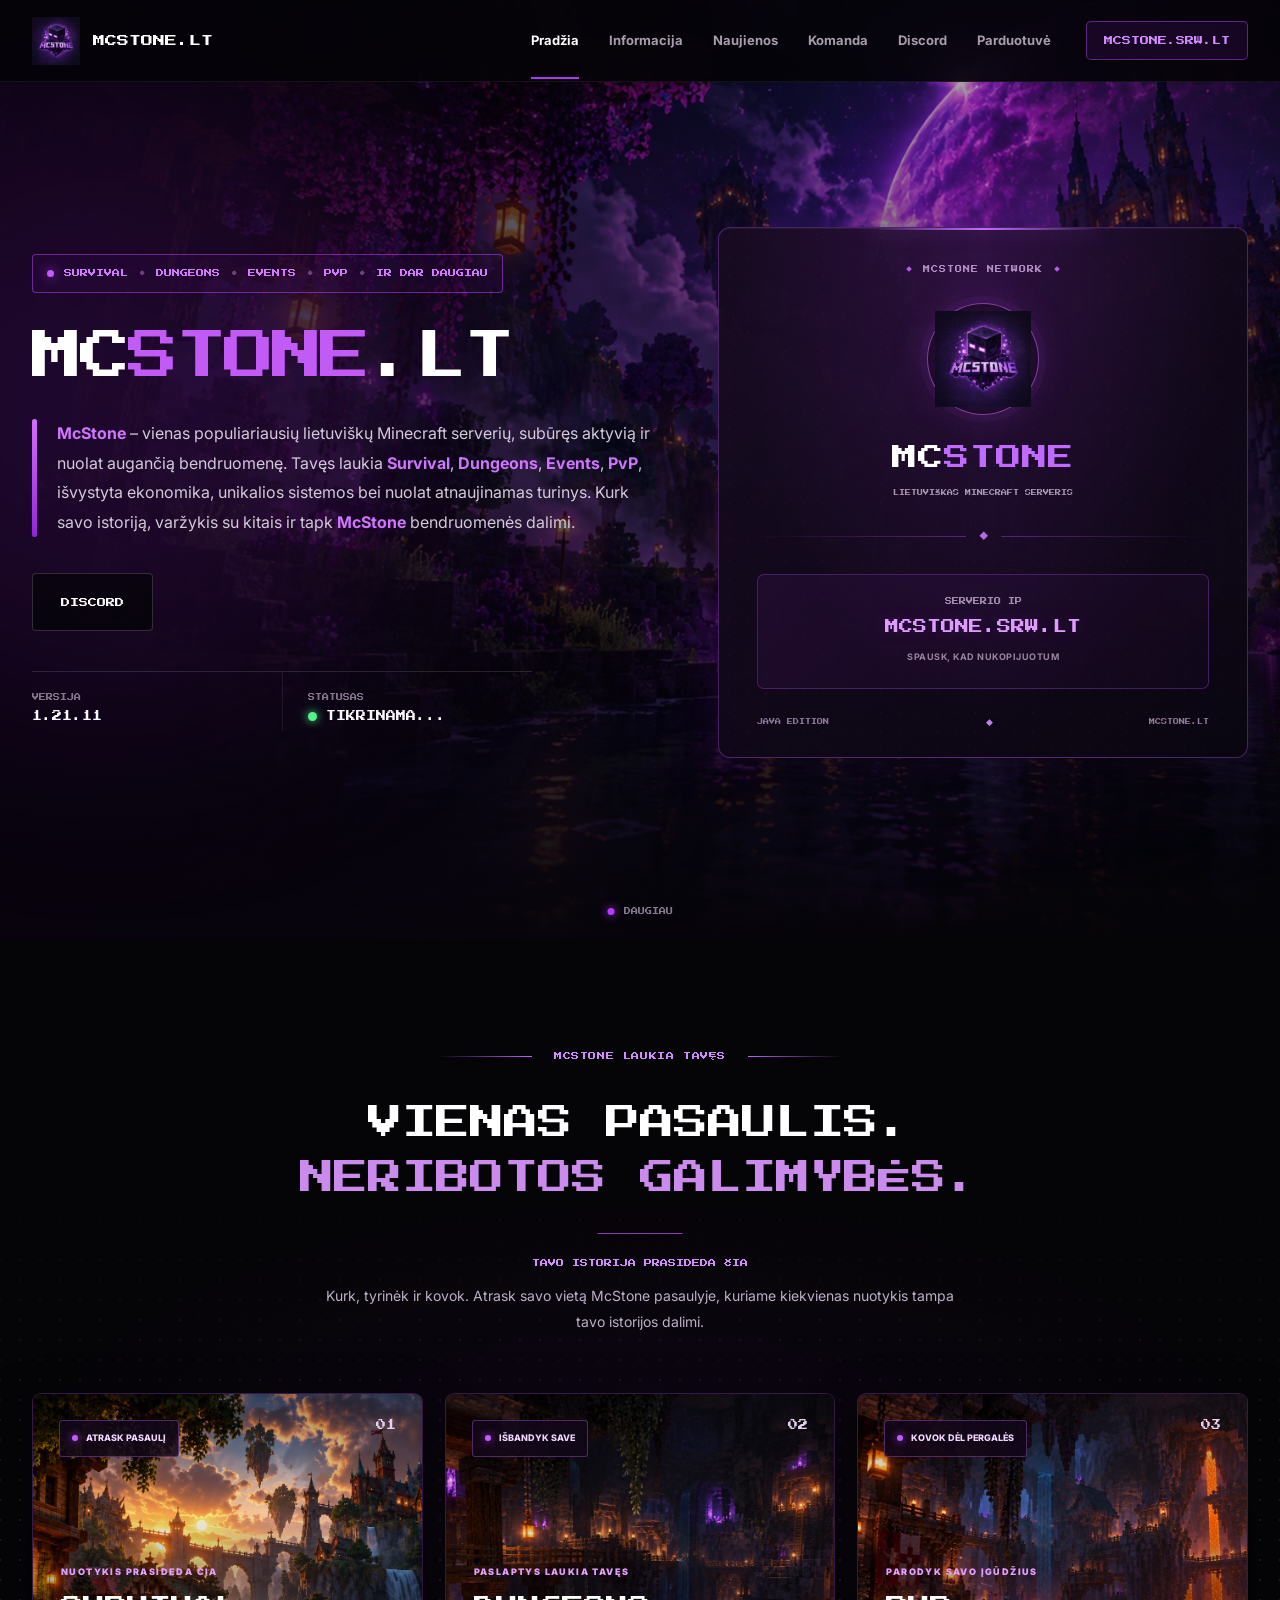
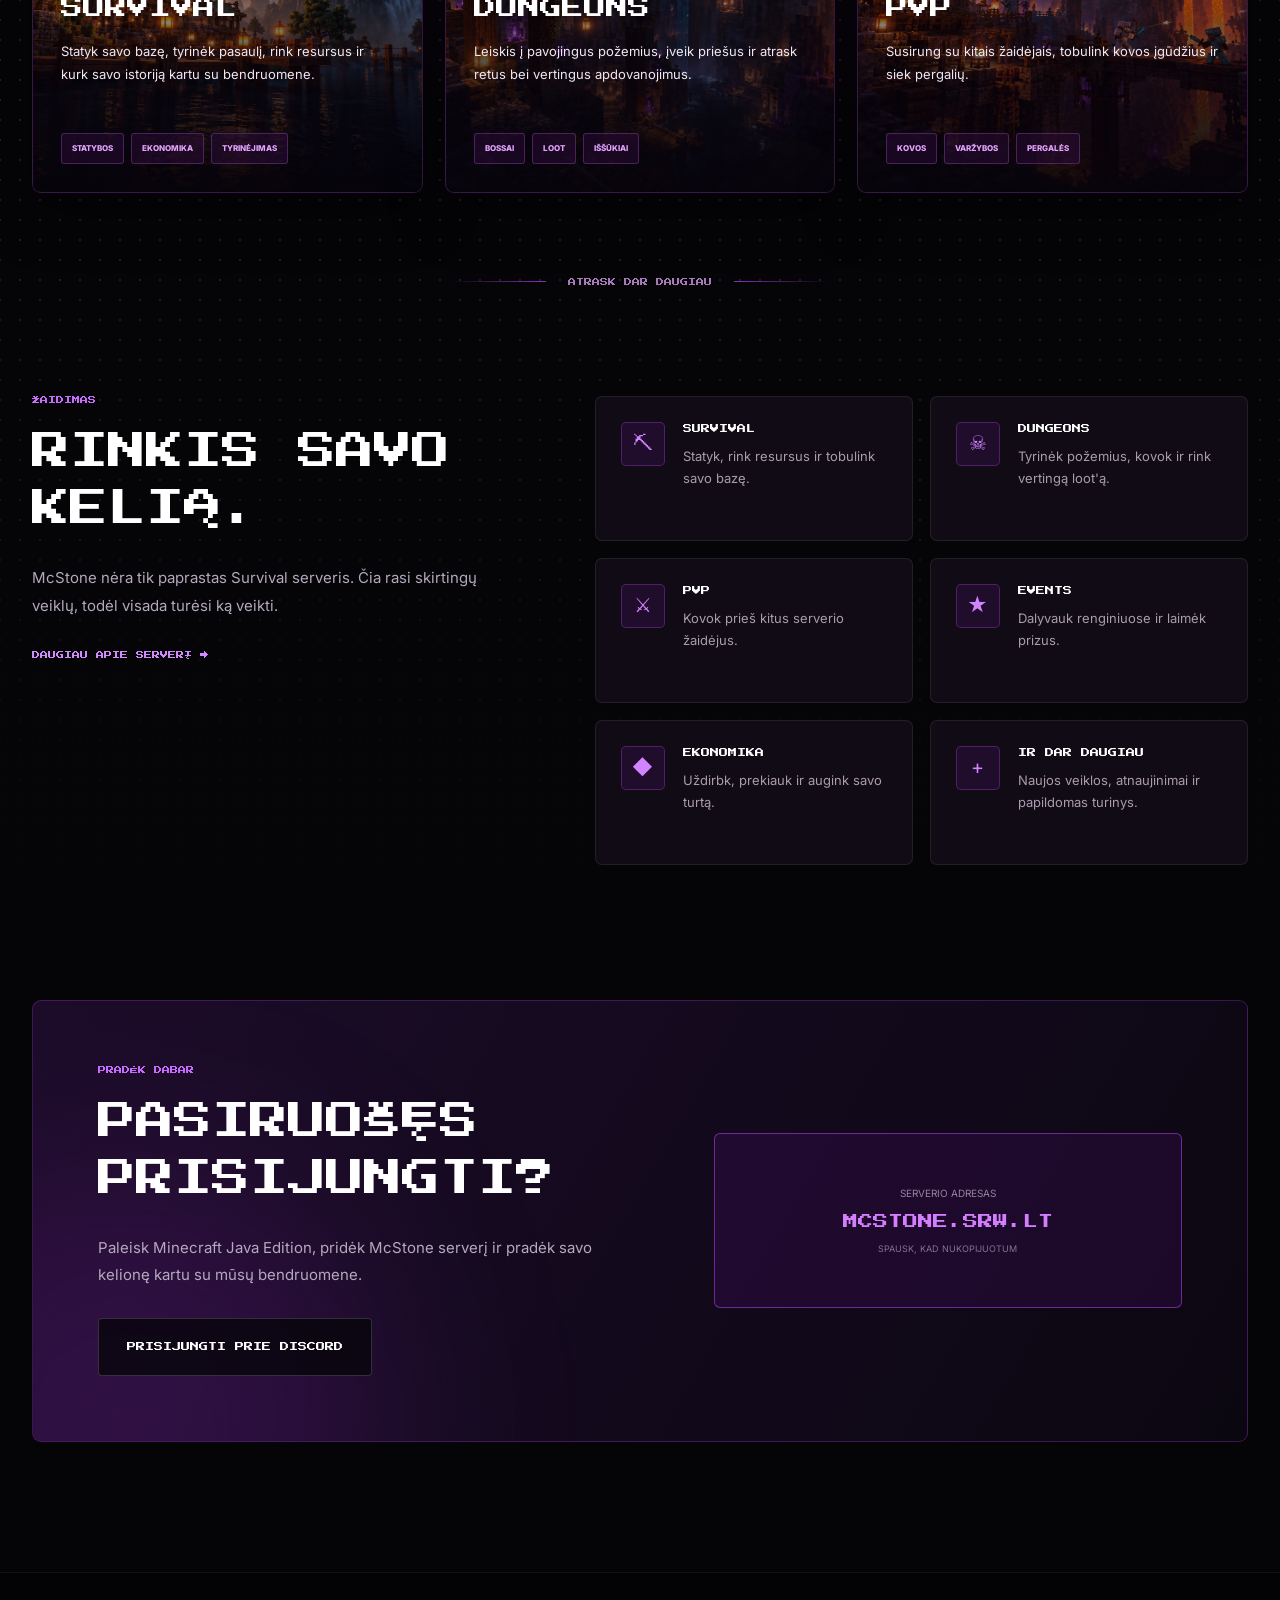
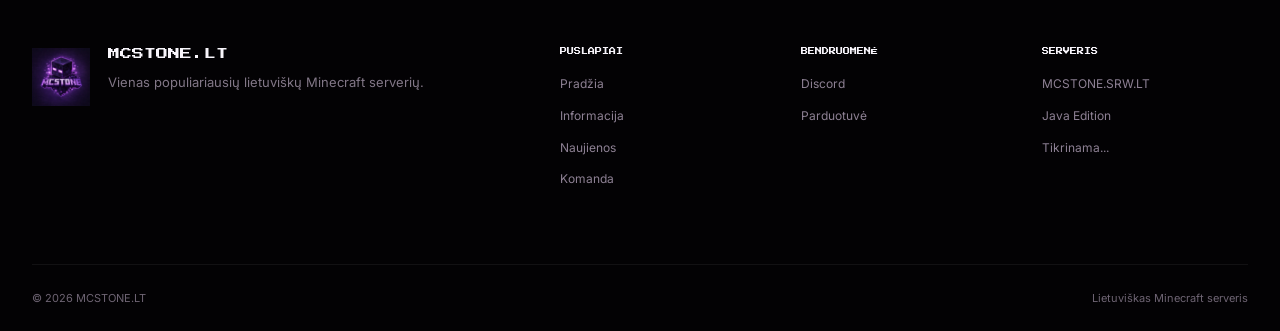
==== commit 37cea23f: "Update index.html" ====
--- a/index.html
+++ b/index.html
@@ -4,14 +4,338 @@
 <head>
   <meta charset="UTF-8">
   <meta name="viewport" content="width=device-width, initial-scale=1.0">
-  <meta name="description" content="McStone.lt – lietuviškas Minecraft serveris. Survival, Dungeons, PvP, Events ir dar daugiau.">
+  <meta name="description" content="McStone.lt – lietuviškas Minecraft serveris. Survival, Dungeons, PvP ir dar daugiau.">
   <meta name="theme-color" content="#050407">
 
   <title>McStone.lt | Minecraft serveris</title>
 
   <link rel="icon" type="image/png" href="logo.png">
-  <link rel="stylesheet" href="style.css?v=61">
-  <link rel="stylesheet" href="background.css?v=4">
+  <link rel="stylesheet" href="style.css?v=62">
+  <link rel="stylesheet" href="background.css?v=5">
+
+  <style>
+    /* =========================================
+       MCSTONE HERO ATNAUJINIMAS
+       ========================================= */
+
+    /* Pašalinamas senas kvadratinis tinklelis */
+    .hero-grid {
+      display: none !important;
+      background: none !important;
+    }
+
+    .hero {
+      background-image: url("hero-bg.png") !important;
+      background-size: cover !important;
+      background-position: center center !important;
+    }
+
+    .hero-inner {
+      grid-template-columns: minmax(0, 1.08fr) minmax(0, .92fr);
+      gap: clamp(45px, 5vw, 100px);
+    }
+
+    /* Dešinė pusė */
+    .hero-right {
+      display: flex;
+      align-items: center;
+      justify-content: center;
+      min-width: 0;
+    }
+
+    .aura-glow {
+      position: absolute;
+      inset: 12%;
+      background: rgba(146, 43, 218, .14);
+      filter: blur(90px);
+      pointer-events: none;
+    }
+
+    /* Nauja kortelė */
+    .mc-showcase {
+      position: relative;
+      isolation: isolate;
+      width: 100%;
+      max-width: 550px;
+      min-height: 455px;
+      margin: 0 auto;
+      padding: 38px 38px 30px;
+      overflow: hidden;
+      text-align: center;
+
+      clip-path: none;
+      border: 1px solid rgba(191, 91, 255, .32);
+      border-radius: 12px;
+
+      background:
+        radial-gradient(
+          ellipse at 50% 5%,
+          rgba(134, 42, 179, .21),
+          transparent 65%
+        ),
+        linear-gradient(
+          145deg,
+          rgba(24, 11, 34, .97),
+          rgba(10, 6, 17, .98)
+        );
+
+      box-shadow:
+        0 30px 90px rgba(0, 0, 0, .48),
+        0 0 40px rgba(159, 52, 230, .08),
+        inset 0 1px 0 rgba(255, 255, 255, .05);
+    }
+
+    .mc-showcase::before {
+      content: "";
+      position: absolute;
+      inset: 0;
+      z-index: -1;
+      opacity: .35;
+      pointer-events: none;
+
+      background-image:
+        radial-gradient(
+          circle,
+          rgba(187, 93, 247, .33) .8px,
+          transparent 1px
+        );
+      background-size: 19px 19px;
+    }
+
+    /* Subtilus viršutinis akcentas */
+    .mc-showcase::after {
+      content: "";
+      position: absolute;
+      top: 0;
+      left: 28%;
+      right: 28%;
+      height: 2px;
+      background: linear-gradient(
+        90deg,
+        transparent,
+        #c36cff,
+        transparent
+      );
+      box-shadow: 0 0 18px rgba(196, 108, 255, .5);
+    }
+
+    .showcase-topline {
+      display: flex;
+      justify-content: center;
+      align-items: center;
+      gap: 12px;
+      margin-bottom: 30px;
+      color: #b38cc6;
+      font-family: "Press Start 2P", monospace;
+      font-size: 7px;
+      letter-spacing: 1px;
+    }
+
+    .topline-square {
+      width: 4px;
+      height: 4px;
+      background: #b959ed;
+      transform: rotate(45deg);
+    }
+
+    .showcase-logo {
+      width: 112px;
+      height: 112px;
+      margin: 0 auto 25px;
+      display: grid;
+      place-items: center;
+
+      border: 1px solid rgba(209, 108, 255, .55);
+      border-radius: 50%;
+      background:
+        radial-gradient(
+          circle,
+          rgba(89, 29, 118, .5),
+          rgba(16, 7, 25, .96)
+        );
+
+      box-shadow:
+        0 0 0 7px rgba(152, 53, 201, .07),
+        0 0 38px rgba(169, 55, 230, .18);
+    }
+
+    .showcase-logo img {
+      width: 96px;
+      height: 96px;
+      object-fit: contain;
+    }
+
+    .showcase-title {
+      margin-bottom: 9px;
+      color: #fff;
+      font-family: "Press Start 2P", monospace;
+      font-size: clamp(21px, 2vw, 29px);
+      line-height: 1.4;
+    }
+
+    .showcase-title span {
+      color: #c16aff;
+    }
+
+    .showcase-subtitle {
+      color: #a997b1;
+      font-family: "Press Start 2P", monospace;
+      font-size: 6px;
+      line-height: 1.9;
+    }
+
+    /* Dekoratyvinė linija */
+    .showcase-divider {
+      display: flex;
+      align-items: center;
+      gap: 13px;
+      margin: 30px 0;
+      color: #b46be0;
+    }
+
+    .showcase-divider span {
+      flex: 1;
+      height: 1px;
+      background: linear-gradient(
+        90deg,
+        transparent,
+        rgba(194, 92, 255, .35)
+      );
+    }
+
+    .showcase-divider span:last-child {
+      transform: rotate(180deg);
+    }
+
+    .showcase-divider i {
+      font-style: normal;
+      font-size: 9px;
+    }
+
+    /* Serverio IP */
+    .showcase-ip {
+      width: 100%;
+      min-height: 115px;
+      display: flex;
+      flex-direction: column;
+      align-items: center;
+      justify-content: center;
+      gap: 11px;
+      padding: 22px 18px;
+
+      border: 1px solid rgba(188, 87, 243, .28);
+      border-radius: 7px;
+      background:
+        linear-gradient(
+          135deg,
+          rgba(104, 27, 141, .16),
+          rgba(38, 13, 53, .2)
+        );
+
+      color: #fff;
+      cursor: pointer;
+
+      transition:
+        transform .2s ease,
+        background .2s ease,
+        border-color .2s ease;
+    }
+
+    .showcase-ip:hover {
+      transform: translateY(-3px);
+      border-color: rgba(208, 117, 255, .7);
+      background: rgba(129, 39, 174, .24);
+    }
+
+    .showcase-ip small {
+      color: #a58caf;
+      font-family: "Press Start 2P", monospace;
+      font-size: 7px;
+    }
+
+    .showcase-ip strong {
+      color: #df9bff;
+      font-family: "Press Start 2P", monospace;
+      font-size: clamp(10px, 1.1vw, 14px);
+      line-height: 1.6;
+      overflow-wrap: anywhere;
+      text-shadow: 0 0 18px rgba(191, 76, 249, .2);
+    }
+
+    .showcase-ip > span {
+      color: #9a849f;
+      font-size: 9px;
+      font-weight: 700;
+      letter-spacing: .5px;
+    }
+
+    .showcase-footer {
+      display: flex;
+      align-items: center;
+      justify-content: space-between;
+      gap: 15px;
+      margin-top: 27px;
+      color: #8f799d;
+      font-family: "Press Start 2P", monospace;
+      font-size: 6px;
+    }
+
+    .showcase-footer-mark {
+      color: #c27bf0;
+      font-size: 9px;
+    }
+
+    /* Nebenaudojami seni kampai */
+    .showcase-corner {
+      display: none !important;
+    }
+
+    /* Išjungiam papildomas linijas tik HERO zonoje */
+    .hero .hero-grid,
+    .hero .visual-grid {
+      display: none !important;
+    }
+
+    @media (max-width: 1250px) {
+      .hero-inner {
+        grid-template-columns: 1fr;
+        gap: 65px;
+      }
+
+      .mc-showcase {
+        max-width: 570px;
+      }
+    }
+
+    @media (max-width: 760px) {
+      .mc-showcase {
+        min-height: auto;
+        padding: 32px 22px 26px;
+      }
+
+      .showcase-topline {
+        font-size: 6px;
+      }
+
+      .showcase-title {
+        font-size: 22px;
+      }
+
+      .showcase-logo {
+        width: 96px;
+        height: 96px;
+      }
+
+      .showcase-logo img {
+        width: 82px;
+        height: 82px;
+      }
+
+      .showcase-ip strong {
+        font-size: 10px;
+      }
+    }
+  </style>
 </head>
 
 <body>
@@ -20,7 +344,7 @@
   <div class="nav-inner">
 
     <a href="index.html" class="logo" aria-label="McStone.lt pradžia">
-      <img src="logo.png" alt="McStone.lt logotipas">
+      <img src="logo.png" alt="McStone.lt">
       <span>MCSTONE.LT</span>
     </a>
 
@@ -42,11 +366,9 @@
 
 <main>
 
-  <!-- HERO -->
   <section class="hero">
 
     <div class="hero-overlay"></div>
-    <div class="hero-grid"></div>
     <div class="hero-glow"></div>
 
     <div class="hero-inner">
@@ -108,17 +430,12 @@
 
       </div>
 
-      <!-- DEŠINĖS PUSĖS SERVERIO KORTELĖ -->
+
       <div class="hero-right">
 
         <div class="aura-glow"></div>
 
         <div class="mc-showcase">
-
-          <span class="showcase-corner corner-tl"></span>
-          <span class="showcase-corner corner-tr"></span>
-          <span class="showcase-corner corner-bl"></span>
-          <span class="showcase-corner corner-br"></span>
 
           <div class="showcase-topline">
             <span class="topline-square"></span>
@@ -127,7 +444,7 @@
           </div>
 
           <div class="showcase-logo">
-            <img src="logo.png" alt="McStone.lt">
+            <img src="logo.png" alt="McStone.lt logotipas">
           </div>
 
           <h2 class="showcase-title">
@@ -174,7 +491,6 @@
   </section>
 
 
-  <!-- NAUJA, SUTVARKYTA SEKCIJA -->
   <section class="section why-section">
 
     <div class="why-heading">
@@ -204,11 +520,9 @@
     </div>
 
 
-    <!-- MINECRAFT KORTELĖS -->
     <div class="experience-grid">
 
       <article class="experience-card survival-card">
-
         <div class="experience-image"></div>
         <div class="experience-shade"></div>
 
@@ -217,16 +531,11 @@
             <span class="label-dot"></span>
             ATRASK PASAULĮ
           </div>
-
           <span class="experience-number">01</span>
         </div>
 
         <div class="experience-body">
-
-          <span class="experience-small">
-            NUOTYKIS PRASIDEDA ČIA
-          </span>
-
+          <span class="experience-small">NUOTYKIS PRASIDEDA ČIA</span>
           <h3>SURVIVAL</h3>
 
           <p>
@@ -240,14 +549,11 @@
             <span>EKONOMIKA</span>
             <span>TYRINĖJIMAS</span>
           </div>
-
-        </div>
-
+        </div>
       </article>
 
 
       <article class="experience-card dungeons-card">
-
         <div class="experience-image"></div>
         <div class="experience-shade"></div>
 
@@ -256,16 +562,11 @@
             <span class="label-dot"></span>
             IŠBANDYK SAVE
           </div>
-
           <span class="experience-number">02</span>
         </div>
 
         <div class="experience-body">
-
-          <span class="experience-small">
-            PASLAPTYS LAUKIA TAVĘS
-          </span>
-
+          <span class="experience-small">PASLAPTYS LAUKIA TAVĘS</span>
           <h3>DUNGEONS</h3>
 
           <p>
@@ -279,14 +580,11 @@
             <span>LOOT</span>
             <span>IŠŠŪKIAI</span>
           </div>
-
-        </div>
-
+        </div>
       </article>
 
 
       <article class="experience-card pvp-card">
-
         <div class="experience-image"></div>
         <div class="experience-shade"></div>
 
@@ -295,16 +593,11 @@
             <span class="label-dot"></span>
             KOVOK DĖL PERGALĖS
           </div>
-
           <span class="experience-number">03</span>
         </div>
 
         <div class="experience-body">
-
-          <span class="experience-small">
-            PARODYK SAVO ĮGŪDŽIUS
-          </span>
-
+          <span class="experience-small">PARODYK SAVO ĮGŪDŽIUS</span>
           <h3>PVP</h3>
 
           <p>
@@ -318,9 +611,7 @@
             <span>VARŽYBOS</span>
             <span>PERGALĖS</span>
           </div>
-
-        </div>
-
+        </div>
       </article>
 
     </div>
@@ -333,12 +624,10 @@
     </div>
 
 
-    <!-- ŽAIDIMO REŽIMAI -->
     <div class="modes">
 
       <div class="modes-info">
         <div class="mini-title">ŽAIDIMAS</div>
-
         <h2>RINKIS SAVO KELIĄ.</h2>
 
         <p>
@@ -409,9 +698,7 @@
   </section>
 
 
-  <!-- CTA -->
   <section class="cta-wrap">
-
     <div class="cta">
 
       <div class="cta-glow"></div>
@@ -448,7 +735,6 @@
       </button>
 
     </div>
-
   </section>
 
 </main>
--- a/style.css
+++ b/style.css
@@ -507,37 +507,49 @@
   color: #c36bf6;
 }
 
-/* WHY SECTION */
+/* WHY SECTION - NEW LAYOUT */
 
 .section {
   width: min(calc(100% - 64px), var(--max-width));
   margin: 0 auto;
-  padding: 125px 0;
+  padding: 110px 0 125px;
+}
+
+.why-section {
+  position: relative;
+  isolation: isolate;
+}
+
+.why-section::before {
+  content: "";
+  position: absolute;
+  z-index: -1;
+  inset: 0 calc((100vw - 100%) / -2);
+  pointer-events: none;
+  background:
+    radial-gradient(ellipse at 50% 10%, rgba(117,25,163,.055), transparent 65%),
+    radial-gradient(circle, rgba(162,62,211,.12) .7px, transparent 1px);
+  background-size: auto, 20px 20px;
+  mask-image: linear-gradient(to bottom, transparent, #000 18%, #000 75%, transparent);
 }
 
 .why-heading {
-  display: grid;
-  grid-template-columns: minmax(0, 1fr) 330px;
-  align-items: end;
-  gap: 65px;
-  margin-bottom: 55px;
-}
-
-.why-heading-main {
-  min-width: 0;
+  max-width: 1050px;
+  margin: 0 auto 58px;
+  text-align: center;
 }
 
 .section-eyebrow {
   display: flex;
   align-items: center;
-  gap: 15px;
-  width: fit-content;
-  margin-bottom: 36px;
+  justify-content: center;
+  gap: 22px;
+  width: 100%;
+  margin-bottom: 32px;
 }
 
 .eyebrow-line {
-  display: block;
-  width: 60px;
+  width: 95px;
   height: 1px;
   background: linear-gradient(90deg, transparent, #c55dff);
 }
@@ -550,36 +562,49 @@
   color: #d18cff;
   font: 8px/1.6 "Press Start 2P", monospace;
   white-space: nowrap;
-  letter-spacing: .5px;
+  letter-spacing: .6px;
 }
 
 .why-title {
   color: #fff;
-  font: clamp(28px, 3vw, 49px)/1.55 "Press Start 2P", monospace;
+  font: clamp(26px, 2.7vw, 44px)/1.6 "Press Start 2P", monospace;
   letter-spacing: -1px;
 }
 
 .why-title span {
   display: block;
-  color: #c98ae9;
+  color: #ca8bec;
 }
 
 .why-intro {
-  padding-left: 22px;
-  border-left: 2px solid rgba(188,78,247,.7);
+  max-width: 660px;
+  margin: 28px auto 0;
+  padding-top: 24px;
+  position: relative;
+}
+
+.why-intro::before {
+  content: "";
+  position: absolute;
+  top: 0;
+  left: 50%;
+  width: 85px;
+  height: 1px;
+  transform: translateX(-50%);
+  background: #8b39b7;
 }
 
 .why-intro-label {
   display: block;
-  margin-bottom: 15px;
-  color: #d088ff;
+  margin-bottom: 12px;
+  color: #d48fff;
   font: 8px/1.7 "Press Start 2P", monospace;
 }
 
 .why-intro p {
-  color: #bdb0c7;
+  color: #bcb0c6;
   font-size: 14px;
-  line-height: 1.9;
+  line-height: 1.85;
 }
 
 /* EXPERIENCE CARDS */
@@ -607,6 +632,7 @@
 .experience-card:hover {
   transform: translateY(-7px);
   border-color: rgba(200,95,255,.65);
+  box-shadow: 0 20px 60px rgba(0,0,0,.3);
 }
 
 .experience-image,
@@ -641,7 +667,13 @@
 
 .experience-shade {
   z-index: -1;
-  background: linear-gradient(180deg, rgba(5,3,8,.32), rgba(5,3,8,.04) 30%, rgba(7,3,12,.8) 75%, rgba(6,3,10,.96));
+  background: linear-gradient(
+    180deg,
+    rgba(5,3,8,.32),
+    rgba(5,3,8,.04) 30%,
+    rgba(7,3,12,.8) 75%,
+    rgba(6,3,10,.96)
+  );
 }
 
 .experience-top {
@@ -753,10 +785,6 @@
   display: grid;
   grid-template-columns: .85fr 1.15fr;
   gap: 80px;
-}
-
-.modes-info {
-  align-self: start;
 }
 
 .mini-title {
@@ -1051,15 +1079,6 @@
     font-size: clamp(34px, 6vw, 65px);
   }
 
-  .why-heading {
-    grid-template-columns: 1fr;
-    gap: 30px;
-  }
-
-  .why-intro {
-    max-width: 600px;
-  }
-
   .modes {
     grid-template-columns: 1fr;
   }
@@ -1170,14 +1189,12 @@
   }
 
   .section-eyebrow {
-    width: 100%;
     gap: 10px;
   }
 
   .eyebrow-line {
-    flex: 1;
-    min-width: 15px;
-    width: auto;
+    width: 35px;
+    flex-shrink: 1;
   }
 
   .eyebrow-text {
@@ -1185,7 +1202,11 @@
   }
 
   .why-title {
-    font-size: clamp(21px, 6vw, 34px);
+    font-size: clamp(20px, 5.5vw, 34px);
+  }
+
+  .why-intro p {
+    font-size: 13px;
   }
 
   .experience-card {
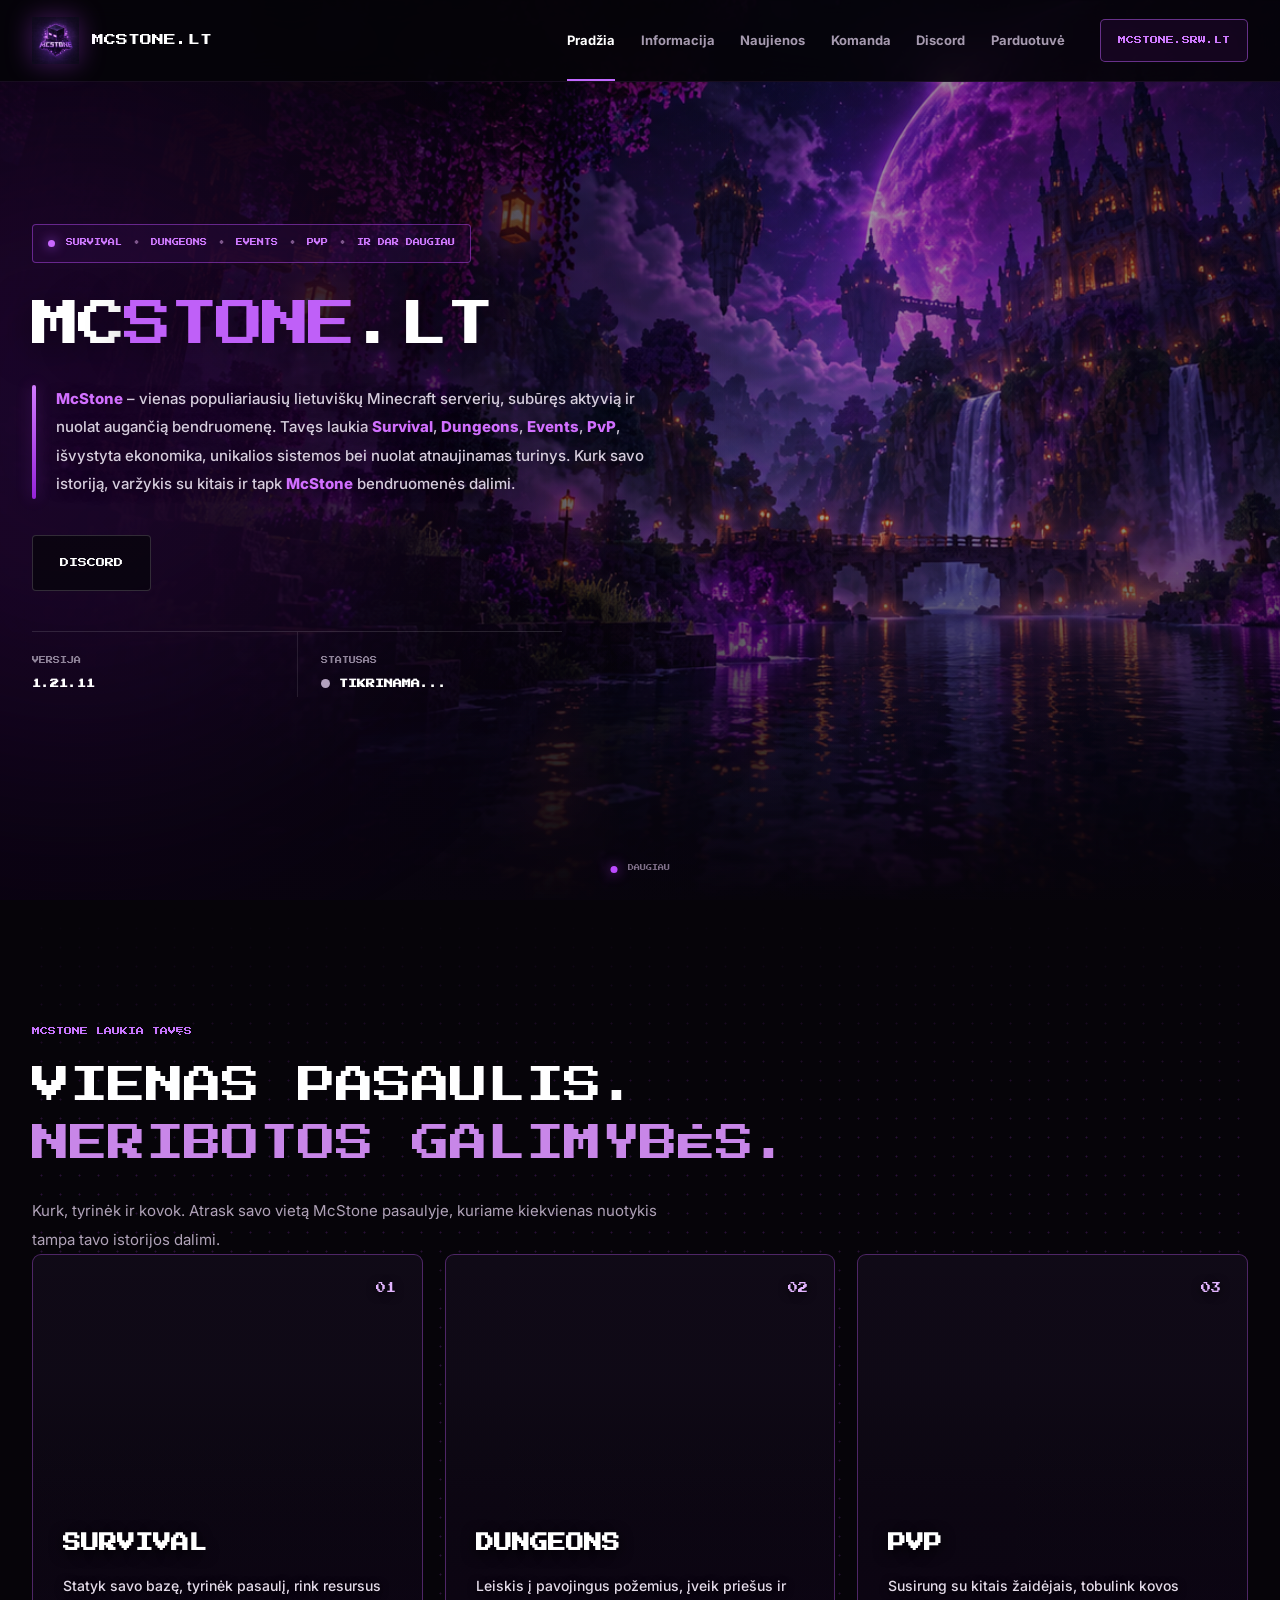
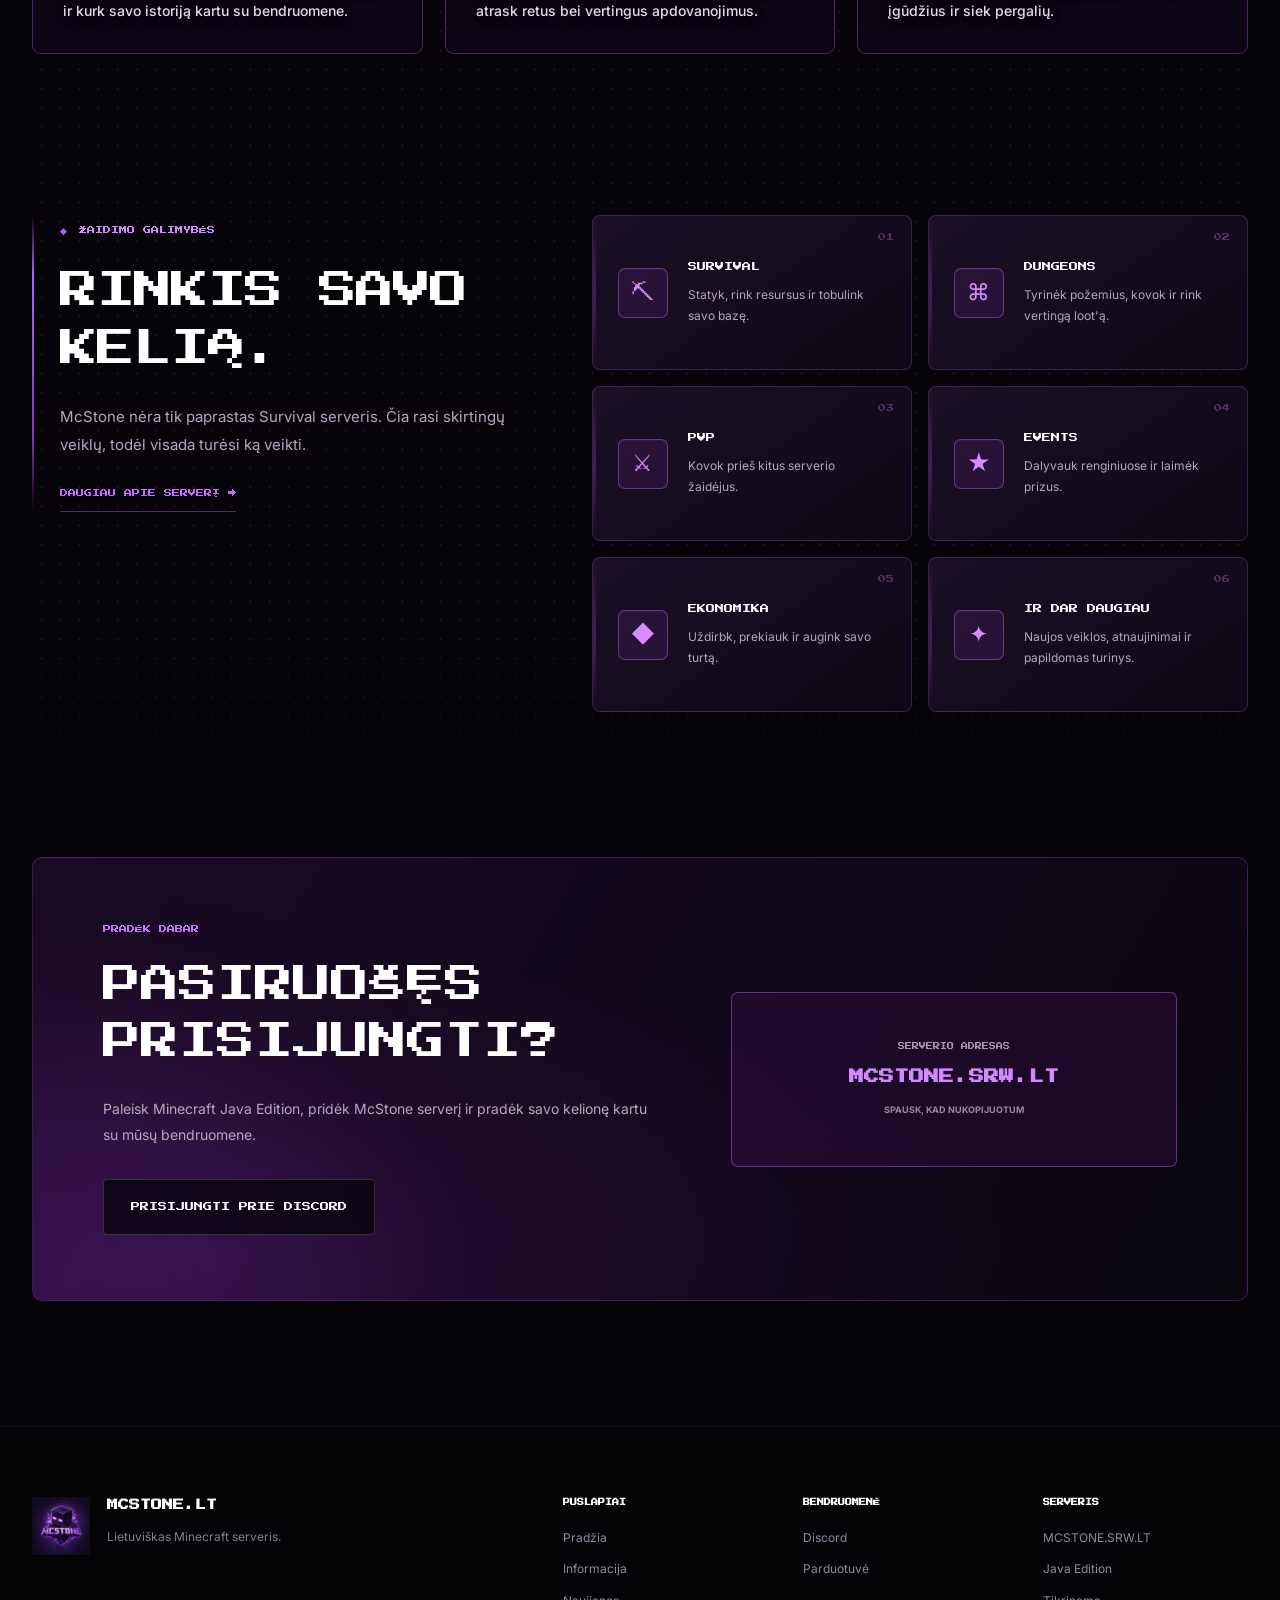
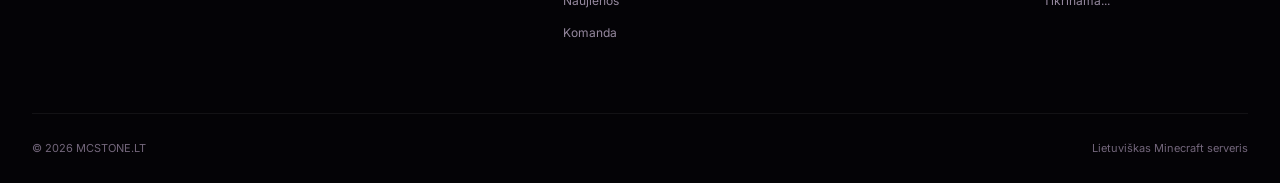
==== commit 07aeb4da: "Update print statement from 'Hello' to 'Goodbye'" ====
--- a/index.html
+++ b/index.html
@@ -4,538 +4,272 @@
 <head>
   <meta charset="UTF-8">
   <meta name="viewport" content="width=device-width, initial-scale=1.0">
-  <meta name="description" content="McStone.lt – lietuviškas Minecraft serveris. Survival, Dungeons, PvP ir dar daugiau.">
-  <meta name="theme-color" content="#050407">
+
+  <meta
+    name="description"
+    content="McStone.lt – lietuviškas Minecraft serveris. Survival, Dungeons, PvP, Events ir dar daugiau."
+  >
+
+  <meta name="theme-color" content="#08050d">
 
   <title>McStone.lt | Minecraft serveris</title>
 
   <link rel="icon" type="image/png" href="logo.png">
-  <link rel="stylesheet" href="style.css?v=62">
-  <link rel="stylesheet" href="background.css?v=5">
-
-  <style>
-    /* =========================================
-       MCSTONE HERO ATNAUJINIMAS
-       ========================================= */
-
-    /* Pašalinamas senas kvadratinis tinklelis */
-    .hero-grid {
-      display: none !important;
-      background: none !important;
-    }
-
-    .hero {
-      background-image: url("hero-bg.png") !important;
-      background-size: cover !important;
-      background-position: center center !important;
-    }
-
-    .hero-inner {
-      grid-template-columns: minmax(0, 1.08fr) minmax(0, .92fr);
-      gap: clamp(45px, 5vw, 100px);
-    }
-
-    /* Dešinė pusė */
-    .hero-right {
-      display: flex;
-      align-items: center;
-      justify-content: center;
-      min-width: 0;
-    }
-
-    .aura-glow {
-      position: absolute;
-      inset: 12%;
-      background: rgba(146, 43, 218, .14);
-      filter: blur(90px);
-      pointer-events: none;
-    }
-
-    /* Nauja kortelė */
-    .mc-showcase {
-      position: relative;
-      isolation: isolate;
-      width: 100%;
-      max-width: 550px;
-      min-height: 455px;
-      margin: 0 auto;
-      padding: 38px 38px 30px;
-      overflow: hidden;
-      text-align: center;
-
-      clip-path: none;
-      border: 1px solid rgba(191, 91, 255, .32);
-      border-radius: 12px;
-
-      background:
-        radial-gradient(
-          ellipse at 50% 5%,
-          rgba(134, 42, 179, .21),
-          transparent 65%
-        ),
-        linear-gradient(
-          145deg,
-          rgba(24, 11, 34, .97),
-          rgba(10, 6, 17, .98)
-        );
-
-      box-shadow:
-        0 30px 90px rgba(0, 0, 0, .48),
-        0 0 40px rgba(159, 52, 230, .08),
-        inset 0 1px 0 rgba(255, 255, 255, .05);
-    }
-
-    .mc-showcase::before {
-      content: "";
-      position: absolute;
-      inset: 0;
-      z-index: -1;
-      opacity: .35;
-      pointer-events: none;
-
-      background-image:
-        radial-gradient(
-          circle,
-          rgba(187, 93, 247, .33) .8px,
-          transparent 1px
-        );
-      background-size: 19px 19px;
-    }
-
-    /* Subtilus viršutinis akcentas */
-    .mc-showcase::after {
-      content: "";
-      position: absolute;
-      top: 0;
-      left: 28%;
-      right: 28%;
-      height: 2px;
-      background: linear-gradient(
-        90deg,
-        transparent,
-        #c36cff,
-        transparent
-      );
-      box-shadow: 0 0 18px rgba(196, 108, 255, .5);
-    }
-
-    .showcase-topline {
-      display: flex;
-      justify-content: center;
-      align-items: center;
-      gap: 12px;
-      margin-bottom: 30px;
-      color: #b38cc6;
-      font-family: "Press Start 2P", monospace;
-      font-size: 7px;
-      letter-spacing: 1px;
-    }
-
-    .topline-square {
-      width: 4px;
-      height: 4px;
-      background: #b959ed;
-      transform: rotate(45deg);
-    }
-
-    .showcase-logo {
-      width: 112px;
-      height: 112px;
-      margin: 0 auto 25px;
-      display: grid;
-      place-items: center;
-
-      border: 1px solid rgba(209, 108, 255, .55);
-      border-radius: 50%;
-      background:
-        radial-gradient(
-          circle,
-          rgba(89, 29, 118, .5),
-          rgba(16, 7, 25, .96)
-        );
-
-      box-shadow:
-        0 0 0 7px rgba(152, 53, 201, .07),
-        0 0 38px rgba(169, 55, 230, .18);
-    }
-
-    .showcase-logo img {
-      width: 96px;
-      height: 96px;
-      object-fit: contain;
-    }
-
-    .showcase-title {
-      margin-bottom: 9px;
-      color: #fff;
-      font-family: "Press Start 2P", monospace;
-      font-size: clamp(21px, 2vw, 29px);
-      line-height: 1.4;
-    }
-
-    .showcase-title span {
-      color: #c16aff;
-    }
-
-    .showcase-subtitle {
-      color: #a997b1;
-      font-family: "Press Start 2P", monospace;
-      font-size: 6px;
-      line-height: 1.9;
-    }
-
-    /* Dekoratyvinė linija */
-    .showcase-divider {
-      display: flex;
-      align-items: center;
-      gap: 13px;
-      margin: 30px 0;
-      color: #b46be0;
-    }
-
-    .showcase-divider span {
-      flex: 1;
-      height: 1px;
-      background: linear-gradient(
-        90deg,
-        transparent,
-        rgba(194, 92, 255, .35)
-      );
-    }
-
-    .showcase-divider span:last-child {
-      transform: rotate(180deg);
-    }
-
-    .showcase-divider i {
-      font-style: normal;
-      font-size: 9px;
-    }
-
-    /* Serverio IP */
-    .showcase-ip {
-      width: 100%;
-      min-height: 115px;
-      display: flex;
-      flex-direction: column;
-      align-items: center;
-      justify-content: center;
-      gap: 11px;
-      padding: 22px 18px;
-
-      border: 1px solid rgba(188, 87, 243, .28);
-      border-radius: 7px;
-      background:
-        linear-gradient(
-          135deg,
-          rgba(104, 27, 141, .16),
-          rgba(38, 13, 53, .2)
-        );
-
-      color: #fff;
-      cursor: pointer;
-
-      transition:
-        transform .2s ease,
-        background .2s ease,
-        border-color .2s ease;
-    }
-
-    .showcase-ip:hover {
-      transform: translateY(-3px);
-      border-color: rgba(208, 117, 255, .7);
-      background: rgba(129, 39, 174, .24);
-    }
-
-    .showcase-ip small {
-      color: #a58caf;
-      font-family: "Press Start 2P", monospace;
-      font-size: 7px;
-    }
-
-    .showcase-ip strong {
-      color: #df9bff;
-      font-family: "Press Start 2P", monospace;
-      font-size: clamp(10px, 1.1vw, 14px);
-      line-height: 1.6;
-      overflow-wrap: anywhere;
-      text-shadow: 0 0 18px rgba(191, 76, 249, .2);
-    }
-
-    .showcase-ip > span {
-      color: #9a849f;
-      font-size: 9px;
-      font-weight: 700;
-      letter-spacing: .5px;
-    }
-
-    .showcase-footer {
-      display: flex;
-      align-items: center;
-      justify-content: space-between;
-      gap: 15px;
-      margin-top: 27px;
-      color: #8f799d;
-      font-family: "Press Start 2P", monospace;
-      font-size: 6px;
-    }
-
-    .showcase-footer-mark {
-      color: #c27bf0;
-      font-size: 9px;
-    }
-
-    /* Nebenaudojami seni kampai */
-    .showcase-corner {
-      display: none !important;
-    }
-
-    /* Išjungiam papildomas linijas tik HERO zonoje */
-    .hero .hero-grid,
-    .hero .visual-grid {
-      display: none !important;
-    }
-
-    @media (max-width: 1250px) {
-      .hero-inner {
-        grid-template-columns: 1fr;
-        gap: 65px;
-      }
-
-      .mc-showcase {
-        max-width: 570px;
-      }
-    }
-
-    @media (max-width: 760px) {
-      .mc-showcase {
-        min-height: auto;
-        padding: 32px 22px 26px;
-      }
-
-      .showcase-topline {
-        font-size: 6px;
-      }
-
-      .showcase-title {
-        font-size: 22px;
-      }
-
-      .showcase-logo {
-        width: 96px;
-        height: 96px;
-      }
-
-      .showcase-logo img {
-        width: 82px;
-        height: 82px;
-      }
-
-      .showcase-ip strong {
-        font-size: 10px;
-      }
-    }
-  </style>
+
+  <!-- PAGRINDINIS DIZAINAS -->
+  <link rel="stylesheet" href="style.css?v=60">
+
+  <!-- PAPILDOMAS FONAS -->
+  <link rel="stylesheet" href="background.css?v=60">
+
+  <!-- KORTELIŲ DIZAINAS -->
+  <link rel="stylesheet" href="modes.css?v=60">
 </head>
 
 <body>
 
-<header class="navbar">
-  <div class="nav-inner">
-
-    <a href="index.html" class="logo" aria-label="McStone.lt pradžia">
-      <img src="logo.png" alt="McStone.lt">
-      <span>MCSTONE.LT</span>
-    </a>
-
-    <nav class="nav-links" aria-label="Pagrindinė navigacija">
-      <a class="active" href="index.html">Pradžia</a>
-      <a href="informacija.html">Informacija</a>
-      <a href="naujienos.html">Naujienos</a>
-      <a href="komanda.html">Komanda</a>
-      <a href="discord.html">Discord</a>
-      <a href="https://mcstonelt.tebex.io/" target="_blank" rel="noopener noreferrer">Parduotuvė</a>
-    </nav>
-
-    <button class="nav-ip" type="button" onclick="copyIP(this)">
-      MCSTONE.SRW.LT
-    </button>
-
-  </div>
-</header>
-
-<main>
-
-  <section class="hero">
-
-    <div class="hero-overlay"></div>
-    <div class="hero-glow"></div>
-
-    <div class="hero-inner">
-
-      <div class="hero-left">
-
-        <div class="hero-tag">
-          <span></span>
-          SURVIVAL <b>•</b> DUNGEONS <b>•</b> EVENTS
-          <b>•</b> PVP <b>•</b> IR DAR DAUGIAU
-        </div>
-
-        <h1 class="hero-title">
-          MC<span>STONE</span><em>.LT</em>
-        </h1>
-
-        <div class="hero-description">
-          <div class="hero-description-line"></div>
-
-          <p>
-            <strong>McStone</strong> – vienas populiariausių lietuviškų
-            Minecraft serverių, subūręs aktyvią ir nuolat augančią
-            bendruomenę. Tavęs laukia <strong>Survival</strong>,
-            <strong>Dungeons</strong>, <strong>Events</strong>,
-            <strong>PvP</strong>, išvystyta ekonomika, unikalios
-            sistemos bei nuolat atnaujinamas turinys. Kurk savo istoriją,
-            varžykis su kitais ir tapk <strong>McStone</strong>
-            bendruomenės dalimi.
-          </p>
-        </div>
-
-        <div class="hero-actions">
-          <a
-            class="button button-dark"
-            href="https://discord.gg/xH5VDRtM7v"
-            target="_blank"
-            rel="noopener noreferrer"
-          >
-            DISCORD
-          </a>
-        </div>
-
-        <div class="server-stats">
-
-          <div class="stat">
-            <span>VERSIJA</span>
-            <strong id="serverVersion">1.21.11</strong>
-          </div>
-
-          <div class="stat">
-            <span>STATUSAS</span>
-            <strong class="server-status" id="serverStatus">
-              <i id="serverDot"></i>
-              <span id="serverStatusText">TIKRINAMA...</span>
-            </strong>
-          </div>
-
-        </div>
-
-      </div>
-
-
-      <div class="hero-right">
-
-        <div class="aura-glow"></div>
-
-        <div class="mc-showcase">
-
-          <div class="showcase-topline">
-            <span class="topline-square"></span>
-            MCSTONE NETWORK
-            <span class="topline-square"></span>
-          </div>
-
-          <div class="showcase-logo">
-            <img src="logo.png" alt="McStone.lt logotipas">
-          </div>
-
-          <h2 class="showcase-title">
-            MC<span>STONE</span>
-          </h2>
-
-          <p class="showcase-subtitle">
-            LIETUVIŠKAS MINECRAFT SERVERIS
-          </p>
-
-          <div class="showcase-divider">
+  <!-- ======================================
+       NAVIGACIJA
+  ======================================= -->
+
+  <header class="navbar">
+    <div class="nav-inner">
+
+      <a
+        href="index.html"
+        class="logo"
+        aria-label="McStone.lt pradžia"
+      >
+        <img src="logo.png" alt="McStone.lt logotipas">
+        <span>MCSTONE.LT</span>
+      </a>
+
+      <nav class="nav-links" aria-label="Navigacija">
+        <a href="index.html" class="active">Pradžia</a>
+        <a href="informacija.html">Informacija</a>
+        <a href="naujienos.html">Naujienos</a>
+        <a href="komanda.html">Komanda</a>
+        <a href="discord.html">Discord</a>
+        <a
+          href="https://mcstonelt.tebex.io/"
+          target="_blank"
+          rel="noopener noreferrer"
+        >
+          Parduotuvė
+        </a>
+      </nav>
+
+      <button
+        class="nav-ip"
+        type="button"
+        onclick="copyIP(this)"
+      >
+        MCSTONE.SRW.LT
+      </button>
+
+    </div>
+  </header>
+
+
+  <main>
+
+    <!-- ======================================
+         HERO
+    ======================================= -->
+
+    <section class="hero">
+
+      <div class="hero-overlay"></div>
+      <div class="hero-glow"></div>
+
+      <div class="hero-inner">
+
+        <!-- KAIRĖ -->
+
+        <div class="hero-left">
+
+          <div class="hero-tag">
             <span></span>
-            <i>◆</i>
-            <span></span>
-          </div>
-
-          <button
-            class="showcase-ip"
-            type="button"
-            onclick="copyIP(this)"
-          >
-            <small>SERVERIO IP</small>
-            <strong>MCSTONE.SRW.LT</strong>
-            <span>SPAUSK, KAD NUKOPIJUOTUM</span>
-          </button>
-
-          <div class="showcase-footer">
-            <span>JAVA EDITION</span>
-            <span class="showcase-footer-mark">◆</span>
-            <span>MCSTONE.LT</span>
-          </div>
-
-        </div>
-
-      </div>
-
-    </div>
-
-    <div class="scroll-hint">
-      <span></span>
-      DAUGIAU
-    </div>
-
-  </section>
-
-
-  <section class="section why-section">
-
-    <div class="why-heading">
-
-      <div class="section-eyebrow">
-        <span class="eyebrow-line"></span>
-        <span class="eyebrow-text">MCSTONE LAUKIA TAVĘS</span>
-        <span class="eyebrow-line"></span>
-      </div>
-
-      <h2 class="why-title">
-        VIENAS PASAULIS.
-        <span>NERIBOTOS GALIMYBĖS.</span>
-      </h2>
-
-      <div class="why-intro">
-        <span class="why-intro-label">
-          TAVO ISTORIJA PRASIDEDA ČIA
-        </span>
+            SURVIVAL
+            <b>•</b>
+            DUNGEONS
+            <b>•</b>
+            EVENTS
+            <b>•</b>
+            PVP
+            <b>•</b>
+            IR DAR DAUGIAU
+          </div>
+
+          <h1 class="hero-title">
+            MC<span>STONE</span><em>.LT</em>
+          </h1>
+
+          <div class="hero-description">
+
+            <div class="hero-description-line"></div>
+
+            <p>
+              <strong>McStone</strong> – vienas populiariausių
+              lietuviškų Minecraft serverių, subūręs aktyvią
+              ir nuolat augančią bendruomenę.
+              Tavęs laukia <strong>Survival</strong>,
+              <strong>Dungeons</strong>,
+              <strong>Events</strong>,
+              <strong>PvP</strong>, išvystyta ekonomika,
+              unikalios sistemos bei nuolat atnaujinamas
+              turinys. Kurk savo istoriją, varžykis su
+              kitais ir tapk <strong>McStone</strong>
+              bendruomenės dalimi.
+            </p>
+
+          </div>
+
+          <div class="hero-actions">
+
+            <a
+              class="button button-dark"
+              href="https://discord.gg/xH5VDRtM7v"
+              target="_blank"
+              rel="noopener noreferrer"
+            >
+              DISCORD
+            </a>
+
+          </div>
+
+          <!-- TIK VERSIJA IR STATUSAS -->
+
+          <div class="server-stats">
+
+            <div class="stat">
+              <span>VERSIJA</span>
+              <strong id="serverVersion">1.21.11</strong>
+            </div>
+
+            <div class="stat">
+
+              <span>STATUSAS</span>
+
+              <strong
+                class="server-status"
+                id="serverStatus"
+              >
+                <i id="serverDot"></i>
+
+                <span id="serverStatusText">
+                  TIKRINAMA...
+                </span>
+              </strong>
+
+            </div>
+
+          </div>
+
+        </div>
+
+
+        <!-- DEŠINĖ -->
+
+        <div class="hero-right">
+
+          <div class="visual-glow"></div>
+
+          <div class="visual-card">
+
+            <img
+              src="logo.png"
+              alt="McStone.lt"
+              class="hero-logo"
+            >
+
+            <div class="card-main-content">
+
+              <div class="visual-name">
+                MC<span>STONE</span>
+              </div>
+
+              <div class="visual-sub">
+                LIETUVIŠKAS MINECRAFT SERVERIS
+              </div>
+
+              <button
+                class="visual-ip"
+                type="button"
+                onclick="copyIP(this)"
+              >
+
+                <small>SERVERIO IP</small>
+
+                <b>MCSTONE.SRW.LT</b>
+
+                <span>
+                  SPAUSK, KAD NUKOPIJUOTUM
+                </span>
+
+              </button>
+
+            </div>
+
+            <div class="bottom-diamond">
+              <span></span>
+            </div>
+
+          </div>
+
+        </div>
+
+      </div>
+
+      <div class="scroll-hint">
+        <span></span>
+        DAUGIAU
+      </div>
+
+    </section>
+
+
+    <!-- ======================================
+         VIENAS PASAULIS
+    ======================================= -->
+
+    <section class="section">
+
+      <div class="section-heading">
+
+        <div class="mini-title">
+          MCSTONE LAUKIA TAVĘS
+        </div>
+
+        <h2>
+          VIENAS PASAULIS.
+          <br>
+          <span style="color:#c886e8">
+            NERIBOTOS GALIMYBĖS.
+          </span>
+        </h2>
 
         <p>
-          Kurk, tyrinėk ir kovok. Atrask savo vietą McStone pasaulyje,
-          kuriame kiekvienas nuotykis tampa tavo istorijos dalimi.
+          Kurk, tyrinėk ir kovok. Atrask savo vietą
+          McStone pasaulyje, kuriame kiekvienas
+          nuotykis tampa tavo istorijos dalimi.
         </p>
-      </div>
-
-    </div>
-
-
-    <div class="experience-grid">
-
-      <article class="experience-card survival-card">
-        <div class="experience-image"></div>
-        <div class="experience-shade"></div>
-
-        <div class="experience-top">
-          <div class="experience-label">
-            <span class="label-dot"></span>
-            ATRASK PASAULĮ
-          </div>
-          <span class="experience-number">01</span>
-        </div>
-
-        <div class="experience-body">
-          <span class="experience-small">NUOTYKIS PRASIDEDA ČIA</span>
+
+      </div>
+
+
+      <!-- TRYS DIDELĖS KORTELĖS -->
+
+      <div class="feature-row">
+
+        <!-- SURVIVAL -->
+
+        <article class="feature">
+
+          <div class="feature-number">
+            01
+          </div>
+
           <h3>SURVIVAL</h3>
 
           <p>
@@ -544,29 +278,17 @@
             kartu su bendruomene.
           </p>
 
-          <div class="experience-tags">
-            <span>STATYBOS</span>
-            <span>EKONOMIKA</span>
-            <span>TYRINĖJIMAS</span>
-          </div>
-        </div>
-      </article>
-
-
-      <article class="experience-card dungeons-card">
-        <div class="experience-image"></div>
-        <div class="experience-shade"></div>
-
-        <div class="experience-top">
-          <div class="experience-label">
-            <span class="label-dot"></span>
-            IŠBANDYK SAVE
-          </div>
-          <span class="experience-number">02</span>
-        </div>
-
-        <div class="experience-body">
-          <span class="experience-small">PASLAPTYS LAUKIA TAVĘS</span>
+        </article>
+
+
+        <!-- DUNGEONS -->
+
+        <article class="feature">
+
+          <div class="feature-number">
+            02
+          </div>
+
           <h3>DUNGEONS</h3>
 
           <p>
@@ -575,29 +297,17 @@
             bei vertingus apdovanojimus.
           </p>
 
-          <div class="experience-tags">
-            <span>BOSSAI</span>
-            <span>LOOT</span>
-            <span>IŠŠŪKIAI</span>
-          </div>
-        </div>
-      </article>
-
-
-      <article class="experience-card pvp-card">
-        <div class="experience-image"></div>
-        <div class="experience-shade"></div>
-
-        <div class="experience-top">
-          <div class="experience-label">
-            <span class="label-dot"></span>
-            KOVOK DĖL PERGALĖS
-          </div>
-          <span class="experience-number">03</span>
-        </div>
-
-        <div class="experience-body">
-          <span class="experience-small">PARODYK SAVO ĮGŪDŽIUS</span>
+        </article>
+
+
+        <!-- PVP -->
+
+        <article class="feature">
+
+          <div class="feature-number">
+            03
+          </div>
+
           <h3>PVP</h3>
 
           <p>
@@ -606,195 +316,310 @@
             ir siek pergalių.
           </p>
 
-          <div class="experience-tags">
-            <span>KOVOS</span>
-            <span>VARŽYBOS</span>
-            <span>PERGALĖS</span>
-          </div>
-        </div>
-      </article>
+        </article>
+
+      </div>
+
+
+      <!-- ======================================
+           RINKIS SAVO KELIĄ
+      ======================================= -->
+
+      <div class="modes">
+
+        <div class="modes-info">
+
+          <div class="mini-title">
+            ŽAIDIMO GALIMYBĖS
+          </div>
+
+          <h2>
+            RINKIS SAVO KELIĄ.
+          </h2>
+
+          <p>
+            McStone nėra tik paprastas Survival serveris.
+            Čia rasi skirtingų veiklų, todėl visada
+            turėsi ką veikti.
+          </p>
+
+          <a
+            href="informacija.html"
+            class="text-link"
+          >
+            DAUGIAU APIE SERVERĮ →
+          </a>
+
+        </div>
+
+
+        <div class="mode-cards">
+
+          <article class="mode-card">
+
+            <div class="mode-icon">⛏</div>
+
+            <div>
+              <h3>SURVIVAL</h3>
+              <p>
+                Statyk, rink resursus ir
+                tobulink savo bazę.
+              </p>
+            </div>
+
+          </article>
+
+
+          <article class="mode-card">
+
+            <div class="mode-icon">⌘</div>
+
+            <div>
+              <h3>DUNGEONS</h3>
+              <p>
+                Tyrinėk požemius, kovok ir
+                rink vertingą loot'ą.
+              </p>
+            </div>
+
+          </article>
+
+
+          <article class="mode-card">
+
+            <div class="mode-icon">⚔</div>
+
+            <div>
+              <h3>PVP</h3>
+              <p>
+                Kovok prieš kitus
+                serverio žaidėjus.
+              </p>
+            </div>
+
+          </article>
+
+
+          <article class="mode-card">
+
+            <div class="mode-icon">★</div>
+
+            <div>
+              <h3>EVENTS</h3>
+              <p>
+                Dalyvauk renginiuose
+                ir laimėk prizus.
+              </p>
+            </div>
+
+          </article>
+
+
+          <article class="mode-card">
+
+            <div class="mode-icon">◆</div>
+
+            <div>
+              <h3>EKONOMIKA</h3>
+              <p>
+                Uždirbk, prekiauk
+                ir augink savo turtą.
+              </p>
+            </div>
+
+          </article>
+
+
+          <article class="mode-card">
+
+            <div class="mode-icon">✦</div>
+
+            <div>
+              <h3>IR DAR DAUGIAU</h3>
+              <p>
+                Naujos veiklos, atnaujinimai
+                ir papildomas turinys.
+              </p>
+            </div>
+
+          </article>
+
+        </div>
+
+      </div>
+
+    </section>
+
+
+    <!-- ======================================
+         PRISIJUNGIMAS
+    ======================================= -->
+
+    <section class="cta-wrap">
+
+      <div class="cta">
+
+        <div class="cta-glow"></div>
+
+        <div class="cta-content">
+
+          <div class="mini-title">
+            PRADĖK DABAR
+          </div>
+
+          <h2>
+            PASIRUOŠĘS
+            <br>
+            PRISIJUNGTI?
+          </h2>
+
+          <p>
+            Paleisk Minecraft Java Edition,
+            pridėk McStone serverį ir pradėk
+            savo kelionę kartu su mūsų
+            bendruomene.
+          </p>
+
+          <a
+            href="https://discord.gg/xH5VDRtM7v"
+            target="_blank"
+            rel="noopener noreferrer"
+            class="button button-dark"
+          >
+            PRISIJUNGTI PRIE DISCORD
+          </a>
+
+        </div>
+
+
+        <button
+          class="big-ip"
+          type="button"
+          onclick="copyIP(this)"
+        >
+
+          <small>SERVERIO ADRESAS</small>
+
+          <strong>MCSTONE.SRW.LT</strong>
+
+          <span>
+            SPAUSK, KAD NUKOPIJUOTUM
+          </span>
+
+        </button>
+
+      </div>
+
+    </section>
+
+  </main>
+
+
+  <!-- ======================================
+       FOOTER
+  ======================================= -->
+
+  <footer class="footer">
+
+    <div class="footer-inner">
+
+      <div class="footer-brand">
+
+        <img
+          src="logo.png"
+          alt="McStone.lt"
+        >
+
+        <div>
+
+          <strong>MCSTONE.LT</strong>
+
+          <p>
+            Lietuviškas Minecraft serveris.
+          </p>
+
+        </div>
+
+      </div>
+
+
+      <div class="footer-links">
+
+        <div>
+
+          <b>PUSLAPIAI</b>
+
+          <a href="index.html">Pradžia</a>
+          <a href="informacija.html">Informacija</a>
+          <a href="naujienos.html">Naujienos</a>
+          <a href="komanda.html">Komanda</a>
+
+        </div>
+
+
+        <div>
+
+          <b>BENDRUOMENĖ</b>
+
+          <a href="discord.html">Discord</a>
+
+          <a
+            href="https://mcstonelt.tebex.io/"
+            target="_blank"
+            rel="noopener noreferrer"
+          >
+            Parduotuvė
+          </a>
+
+        </div>
+
+
+        <div>
+
+          <b>SERVERIS</b>
+
+          <span>MCSTONE.SRW.LT</span>
+          <span>Java Edition</span>
+
+          <span id="footerStatus">
+            Tikrinama...
+          </span>
+
+        </div>
+
+      </div>
 
     </div>
 
 
-    <div class="section-separator">
-      <span></span>
-      <b>ATRASK DAR DAUGIAU</b>
-      <span></span>
+    <div class="footer-bottom">
+
+      <span>© 2026 MCSTONE.LT</span>
+
+      <span>
+        Lietuviškas Minecraft serveris
+      </span>
+
     </div>
 
-
-    <div class="modes">
-
-      <div class="modes-info">
-        <div class="mini-title">ŽAIDIMAS</div>
-        <h2>RINKIS SAVO KELIĄ.</h2>
-
-        <p>
-          McStone nėra tik paprastas Survival serveris.
-          Čia rasi skirtingų veiklų, todėl visada
-          turėsi ką veikti.
-        </p>
-
-        <a href="informacija.html" class="text-link">
-          DAUGIAU APIE SERVERĮ →
-        </a>
-      </div>
-
-      <div class="mode-cards">
-
-        <article class="mode-card">
-          <div class="mode-icon">⛏</div>
-          <div>
-            <h3>SURVIVAL</h3>
-            <p>Statyk, rink resursus ir tobulink savo bazę.</p>
-          </div>
-        </article>
-
-        <article class="mode-card">
-          <div class="mode-icon">☠</div>
-          <div>
-            <h3>DUNGEONS</h3>
-            <p>Tyrinėk požemius, kovok ir rink vertingą loot'ą.</p>
-          </div>
-        </article>
-
-        <article class="mode-card">
-          <div class="mode-icon">⚔</div>
-          <div>
-            <h3>PVP</h3>
-            <p>Kovok prieš kitus serverio žaidėjus.</p>
-          </div>
-        </article>
-
-        <article class="mode-card">
-          <div class="mode-icon">★</div>
-          <div>
-            <h3>EVENTS</h3>
-            <p>Dalyvauk renginiuose ir laimėk prizus.</p>
-          </div>
-        </article>
-
-        <article class="mode-card">
-          <div class="mode-icon">◆</div>
-          <div>
-            <h3>EKONOMIKA</h3>
-            <p>Uždirbk, prekiauk ir augink savo turtą.</p>
-          </div>
-        </article>
-
-        <article class="mode-card">
-          <div class="mode-icon">+</div>
-          <div>
-            <h3>IR DAR DAUGIAU</h3>
-            <p>Naujos veiklos, atnaujinimai ir papildomas turinys.</p>
-          </div>
-        </article>
-
-      </div>
-
-    </div>
-
-  </section>
-
-
-  <section class="cta-wrap">
-    <div class="cta">
-
-      <div class="cta-glow"></div>
-
-      <div class="cta-content">
-        <div class="mini-title">PRADĖK DABAR</div>
-
-        <h2>
-          PASIRUOŠĘS
-          <br>
-          PRISIJUNGTI?
-        </h2>
-
-        <p>
-          Paleisk Minecraft Java Edition, pridėk McStone
-          serverį ir pradėk savo kelionę kartu su mūsų
-          bendruomene.
-        </p>
-
-        <a
-          href="https://discord.gg/xH5VDRtM7v"
-          target="_blank"
-          rel="noopener noreferrer"
-          class="button button-dark"
-        >
-          PRISIJUNGTI PRIE DISCORD
-        </a>
-      </div>
-
-      <button class="big-ip" type="button" onclick="copyIP(this)">
-        <small>SERVERIO ADRESAS</small>
-        <strong>MCSTONE.SRW.LT</strong>
-        <span>SPAUSK, KAD NUKOPIJUOTUM</span>
-      </button>
-
-    </div>
-  </section>
-
-</main>
-
-
-<footer class="footer">
-
-  <div class="footer-inner">
-
-    <div class="footer-brand">
-      <img src="logo.png" alt="McStone.lt">
-
-      <div>
-        <strong>MCSTONE.LT</strong>
-        <p>Vienas populiariausių lietuviškų Minecraft serverių.</p>
-      </div>
-    </div>
-
-    <div class="footer-links">
-
-      <div>
-        <b>PUSLAPIAI</b>
-        <a href="index.html">Pradžia</a>
-        <a href="informacija.html">Informacija</a>
-        <a href="naujienos.html">Naujienos</a>
-        <a href="komanda.html">Komanda</a>
-      </div>
-
-      <div>
-        <b>BENDRUOMENĖ</b>
-        <a href="discord.html">Discord</a>
-        <a href="https://mcstonelt.tebex.io/" target="_blank" rel="noopener noreferrer">
-          Parduotuvė
-        </a>
-      </div>
-
-      <div>
-        <b>SERVERIS</b>
-        <span>MCSTONE.SRW.LT</span>
-        <span>Java Edition</span>
-        <span id="footerStatus">Tikrinama...</span>
-      </div>
-
-    </div>
-
+  </footer>
+
+
+  <!-- IP NUKOPIJAVIMO PRANEŠIMAS -->
+
+  <div
+    class="copy-toast"
+    id="copyToast"
+    role="status"
+    aria-live="polite"
+  >
+    ✓ MCSTONE.SRW.LT NUKOPIJUOTAS
   </div>
 
-  <div class="footer-bottom">
-    <span>© 2026 MCSTONE.LT</span>
-    <span>Lietuviškas Minecraft serveris</span>
-  </div>
-
-</footer>
-
-
-<div class="copy-toast" id="copyToast" role="status" aria-live="polite">
-  ✓ MCSTONE.SRW.LT NUKOPIJUOTAS
-</div>
-
-<script src="script.js?v=45"></script>
+
+  <!-- JAVASCRIPT -->
+
+  <script src="script.js?v=60"></script>
 
 </body>
 </html>
--- a/style.css
+++ b/style.css
@@ -1,15 +1,23 @@
 
 @import url("https://fonts.googleapis.com/css2?family=Inter:wght@400;500;600;700;800;900&family=Press+Start+2P&display=swap");
 
+/* =========================================
+   MCSTONE.LT — FULL STYLE
+========================================= */
+
 :root {
-  --bg: #050407;
-  --surface: #100a16;
-  --purple: #ae36f5;
-  --purple-light: #d18afa;
-  --text: #f8f5fb;
-  --muted: #b3a8bd;
+  --bg: #060409;
+  --bg-dark: #040306;
+  --panel: #100b17;
+  --purple: #a72cff;
+  --purple-light: #cb76ff;
+  --purple-soft: #d09ae8;
+  --white: #fff;
+  --text: #f4eef8;
+  --muted: #b0a3b8;
   --green: #52f38b;
-  --max-width: 1600px;
+  --red: #ff4d68;
+  --container: 1600px;
 }
 
 * {
@@ -23,11 +31,13 @@
 }
 
 body {
+  min-height: 100vh;
+  overflow-x: hidden;
   background: var(--bg);
   color: var(--text);
   font-family: "Inter", Arial, sans-serif;
   line-height: 1.65;
-  overflow-x: hidden;
+  -webkit-font-smoothing: antialiased;
 }
 
 a {
@@ -44,25 +54,53 @@
   max-width: 100%;
 }
 
+button:focus-visible,
+a:focus-visible {
+  outline: 2px solid var(--purple-light);
+  outline-offset: 4px;
+}
+
 ::selection {
-  background: #a83ff1;
+  background: #8535b6;
   color: #fff;
 }
 
-/* NAVIGATION */
+/* SCROLLBAR */
+
+::-webkit-scrollbar {
+  width: 8px;
+}
+
+::-webkit-scrollbar-track {
+  background: #07040b;
+}
+
+::-webkit-scrollbar-thumb {
+  background: #7226a2;
+  border-radius: 20px;
+}
+
+/* =========================================
+   NAVBAR
+========================================= */
 
 .navbar {
   position: fixed;
-  inset: 0 0 auto;
+  z-index: 1000;
+  top: 0;
+  left: 0;
+  right: 0;
   height: 82px;
-  z-index: 1000;
-  background: rgba(5, 4, 8, .92);
-  border-bottom: 1px solid rgba(255,255,255,.06);
+  display: flex;
+  align-items: center;
+  background: rgba(6, 4, 10, 0.91);
+  border-bottom: 1px solid rgba(197, 114, 255, 0.09);
   backdrop-filter: blur(18px);
+  -webkit-backdrop-filter: blur(18px);
 }
 
 .nav-inner {
-  width: min(calc(100% - 64px), var(--max-width));
+  width: min(calc(100% - 64px), var(--container));
   height: 100%;
   margin: auto;
   display: flex;
@@ -78,30 +116,33 @@
 }
 
 .logo img {
-  width: 48px;
-  height: 48px;
+  width: 47px;
+  height: 47px;
   object-fit: contain;
+  filter: drop-shadow(0 0 13px rgba(182, 63, 255, 0.35));
 }
 
 .logo span {
-  font: 12px "Press Start 2P", monospace;
   color: #fff;
+  font-family: "Press Start 2P", monospace;
+  font-size: 12px;
 }
 
 .nav-links {
-  display: flex;
-  align-items: center;
-  gap: 30px;
   margin-left: auto;
+  display: flex;
+  align-items: center;
+  gap: clamp(15px, 2vw, 32px);
 }
 
 .nav-links a {
   position: relative;
-  padding: 28px 0;
+  padding: 30px 0;
+  color: #a69aaf;
   font-size: 13px;
   font-weight: 700;
-  color: #a89dac;
-  transition: color .2s;
+  white-space: nowrap;
+  transition: color 0.2s;
 }
 
 .nav-links a:hover,
@@ -109,78 +150,107 @@
   color: #fff;
 }
 
-.nav-links a.active::after,
-.nav-links a:hover::after {
+.nav-links a::after {
   content: "";
   position: absolute;
   bottom: 0;
-  left: 0;
-  right: 0;
+  left: 50%;
+  width: 0;
   height: 2px;
-  background: var(--purple);
+  transform: translateX(-50%);
+  background: #c269ff;
+  transition: width 0.2s;
+}
+
+.nav-links a:hover::after,
+.nav-links a.active::after {
+  width: 100%;
 }
 
 .nav-ip {
+  flex-shrink: 0;
   padding: 14px 17px;
-  border: 1px solid rgba(188,75,255,.45);
+  border: 1px solid rgba(194, 96, 255, 0.48);
   border-radius: 5px;
-  background: rgba(146,32,208,.12);
-  color: #d28bff;
-  font: 9px "Press Start 2P", monospace;
+  background: rgba(122, 29, 164, 0.12);
+  color: #cf7aff;
   cursor: pointer;
-}
-
-/* HERO */
+  font-family: "Press Start 2P", monospace;
+  font-size: 8px;
+  transition: 0.2s;
+}
+
+.nav-ip:hover {
+  background: rgba(151, 43, 211, 0.23);
+  border-color: #d18bff;
+}
+
+/* =========================================
+   HERO
+========================================= */
 
 .hero {
   position: relative;
-  min-height: 940px;
+  min-height: 900px;
   display: flex;
   align-items: center;
   overflow: hidden;
-  padding: 145px 0 100px;
-  background: url("hero-bg.png") center / cover no-repeat;
+  padding: 150px 0 110px;
+  background-color: #0c0613;
+  background-image: url("hero-bg.png");
+  background-size: cover;
+  background-position: center;
+  background-repeat: no-repeat;
 }
 
 .hero-overlay {
   position: absolute;
+  z-index: 1;
   inset: 0;
+  pointer-events: none;
   background:
-    linear-gradient(90deg, rgba(8,3,13,.95), rgba(8,4,14,.72) 35%, rgba(5,4,8,.34) 75%, rgba(5,4,8,.6)),
-    linear-gradient(180deg, transparent 50%, #050407 100%);
-}
-
-.hero-grid {
-  position: absolute;
-  inset: 0;
-  opacity: .05;
-  background-image:
-    linear-gradient(#fff 1px, transparent 1px),
-    linear-gradient(90deg, #fff 1px, transparent 1px);
-  background-size: 80px 80px;
-  pointer-events: none;
+    linear-gradient(
+      90deg,
+      rgba(10, 3, 17, 0.93) 0%,
+      rgba(9, 4, 16, 0.78) 30%,
+      rgba(8, 4, 15, 0.33) 65%,
+      rgba(7, 3, 12, 0.49) 100%
+    ),
+    linear-gradient(
+      180deg,
+      rgba(5, 3, 9, 0.1) 0%,
+      rgba(5, 3, 9, 0.06) 57%,
+      #060409 100%
+    );
+}
+
+.hero-grid,
+.visual-grid {
+  display: none !important;
 }
 
 .hero-glow {
   position: absolute;
+  z-index: 2;
   top: 10%;
-  left: -15%;
-  width: 600px;
-  height: 600px;
+  left: -250px;
+  width: 650px;
+  height: 650px;
   border-radius: 50%;
-  background: rgba(159,38,229,.15);
-  filter: blur(120px);
+  background: rgba(146, 28, 210, 0.12);
+  filter: blur(130px);
+  pointer-events: none;
 }
 
 .hero-inner {
   position: relative;
-  z-index: 2;
-  width: min(calc(100% - 64px), var(--max-width));
+  z-index: 5;
+  width: min(calc(100% - 64px), var(--container));
   margin: auto;
   display: grid;
-  grid-template-columns: 1.05fr .95fr;
-  gap: 65px;
-  align-items: center;
+  grid-template-columns: minmax(0, 1.08fr) minmax(0, 0.92fr);
+  align-items: center;
+  gap: clamp(45px, 5vw, 95px);
 }
 
 .hero-left {
@@ -188,426 +258,594 @@
 }
 
 .hero-tag {
-  display: flex;
+  width: fit-content;
+  max-width: 100%;
+  display: flex;
+  align-items: center;
   flex-wrap: wrap;
-  align-items: center;
-  gap: 10px;
-  width: fit-content;
-  margin-bottom: 35px;
-  padding: 12px 14px;
-  border: 1px solid rgba(189,73,255,.5);
+  gap: 11px;
+  margin-bottom: 33px;
+  padding: 12px 15px;
+  border: 1px solid rgba(190, 79, 255, 0.45);
   border-radius: 4px;
-  background: rgba(60,10,85,.2);
-  color: #d17bff;
-  font: 8px/1.7 "Press Start 2P", monospace;
+  background: rgba(60, 15, 87, 0.24);
+  color: #cf7aff;
+  font-family: "Press Start 2P", monospace;
+  font-size: 7px;
+  line-height: 1.8;
 }
 
 .hero-tag > span {
   width: 7px;
   height: 7px;
+  flex-shrink: 0;
   border-radius: 50%;
-  background: #c15bff;
-  box-shadow: 0 0 12px #b13bff;
+  background: #c968ff;
+  box-shadow: 0 0 12px #b44aff;
 }
 
 .hero-tag b {
-  color: #6e417d;
-}
-
-.hero-title {
-  margin-bottom: 32px;
+  color: #7d568b;
+  font-weight: 400;
+}
+
+.hero-title,
+.hero h1 {
+  margin: 0 0 31px;
   color: #fff;
-  font: clamp(40px, 4vw, 70px)/1.15 "Press Start 2P", monospace;
+  font-family: "Press Start 2P", monospace;
+  font-size: clamp(36px, 3.8vw, 70px);
+  font-weight: 400;
   letter-spacing: -3px;
+  line-height: 1.2;
   white-space: nowrap;
-}
-
-.hero-title span {
-  color: #c25af5;
-}
-
-.hero-title em {
+  text-shadow: 0 8px 35px rgba(0, 0, 0, 0.5);
+}
+
+.hero-title span,
+.hero h1 span {
+  color: #bf60f8;
+}
+
+.hero-title em,
+.hero h1 em {
+  color: #fff;
   font-style: normal;
 }
 
 .hero-description {
   display: flex;
   gap: 20px;
+  max-width: 800px;
   margin-bottom: 36px;
 }
 
 .hero-description-line {
-  flex: 0 0 5px;
+  width: 4px;
+  flex-shrink: 0;
   border-radius: 4px;
-  background: linear-gradient(#d66dff, #9025d8);
+  background: linear-gradient(#d17bff, #9523d8);
+  box-shadow: 0 0 15px rgba(188, 66, 255, 0.3);
 }
 
 .hero-description p {
-  color: #d3c9d9;
-  font-size: 16px;
-  line-height: 1.85;
+  color: #d6cddd;
+  font-size: 15px;
+  font-weight: 500;
+  line-height: 1.9;
+  text-shadow: 0 2px 12px rgba(0, 0, 0, 0.5);
 }
 
 .hero-description strong {
-  color: #d075ff;
+  color: #d16fff;
+  font-weight: 800;
 }
 
 .hero-actions {
+  display: flex;
+  gap: 14px;
   margin-bottom: 40px;
 }
 
 .button {
+  min-height: 56px;
   display: inline-flex;
-  min-height: 58px;
   align-items: center;
   justify-content: center;
-  padding: 0 28px;
+  padding: 0 27px;
+  border: 1px solid transparent;
   border-radius: 4px;
-  border: 1px solid rgba(255,255,255,.16);
-  background: rgba(5,4,8,.75);
-  color: #fff;
-  font: 9px "Press Start 2P", monospace;
-  transition: transform .2s, border-color .2s;
+  cursor: pointer;
+  font-family: "Press Start 2P", monospace;
+  font-size: 9px;
+  transition: 0.2s;
 }
 
 .button:hover {
   transform: translateY(-3px);
-  border-color: #a94af0;
-}
+}
+
+.button-dark {
+  background: rgba(8, 5, 13, 0.79);
+  border-color: rgba(255, 255, 255, 0.16);
+  color: #fff;
+}
+
+.button-dark:hover {
+  border-color: rgba(194, 88, 255, 0.6);
+  background: rgba(90, 25, 126, 0.27);
+}
+
+.button-purple {
+  background: linear-gradient(135deg, #8222c6, #b848f0);
+  color: #fff;
+  border-color: #c46fff;
+}
+
+/* =========================================
+   SERVER STATUS
+========================================= */
 
 .server-stats {
+  max-width: 530px;
   display: grid;
   grid-template-columns: repeat(2, minmax(0, 1fr));
-  max-width: 500px;
-  border-top: 1px solid rgba(255,255,255,.12);
+  border-top: 1px solid rgba(255, 255, 255, 0.12);
 }
 
 .stat {
-  padding: 22px 25px 10px 0;
+  position: relative;
   display: flex;
   flex-direction: column;
   gap: 10px;
+  min-height: 84px;
+  padding: 23px 20px 10px 0;
 }
 
 .stat + .stat {
-  padding-left: 25px;
-  border-left: 1px solid rgba(255,255,255,.08);
+  padding-left: 24px;
+}
+
+.stat + .stat::before {
+  content: "";
+  position: absolute;
+  top: 0;
+  left: 0;
+  height: 65px;
+  width: 1px;
+  background: rgba(255, 255, 255, 0.1);
 }
 
 .stat > span {
-  color: #85788e;
-  font: 7px "Press Start 2P", monospace;
+  color: #90849a;
+  font-family: "Press Start 2P", monospace;
+  font-size: 7px;
 }
 
 .stat strong {
-  font: 10px "Press Start 2P", monospace;
+  color: #fff;
+  font-family: "Press Start 2P", monospace;
+  font-size: 9px;
 }
 
 .server-status {
-  display: flex;
+  display: inline-flex;
   align-items: center;
   gap: 9px;
 }
 
 #serverDot {
+  display: inline-block;
   width: 9px;
   height: 9px;
   border-radius: 50%;
-  background: #52f38b;
-  box-shadow: 0 0 10px #52f38b;
+  background: #b3a2bf;
 }
 
 .online-dot {
   background: #52f38b !important;
-  box-shadow: 0 0 10px #52f38b !important;
+  box-shadow: 0 0 12px rgba(82, 243, 139, 0.7) !important;
 }
 
 .offline-dot {
   background: #ff4d68 !important;
-  box-shadow: 0 0 10px #ff4d68 !important;
-}
-
-/* RIGHT SHOWCASE */
+  box-shadow: 0 0 12px rgba(255, 77, 104, 0.7) !important;
+}
+
+/* =========================================
+   HERO RIGHT CARD
+========================================= */
 
 .hero-right {
   position: relative;
   min-width: 0;
+  display: flex;
+  align-items: center;
+  justify-content: center;
 }
 
 .aura-glow {
   position: absolute;
-  inset: 5%;
-  background: rgba(151,29,221,.19);
-  filter: blur(85px);
+  width: 85%;
+  height: 80%;
+  border-radius: 50%;
+  background: rgba(158, 42, 221, 0.14);
+  filter: blur(90px);
   pointer-events: none;
 }
 
 .mc-showcase {
   position: relative;
   isolation: isolate;
-  max-width: 660px;
-  margin: auto;
-  padding: 55px 55px 38px;
+  width: 100%;
+  max-width: 550px;
+  min-height: 455px;
+  margin: 0 auto;
+  padding: 38px 38px 30px;
+  overflow: hidden;
+  text-align: center;
+  border: 1px solid rgba(191, 91, 255, 0.32);
+  border-radius: 12px;
   background:
-    radial-gradient(ellipse at 50% 30%, rgba(120,27,158,.22), transparent 70%),
-    linear-gradient(140deg, #1b0a25, #0d0613);
-  border: 1px solid rgba(193,75,255,.34);
-  clip-path: polygon(
-    0 3%, 3% 3%, 3% 0, 97% 0, 97% 3%,
-    100% 3%, 100% 97%, 97% 97%, 97% 100%,
-    3% 100%, 3% 97%, 0 97%
-  );
-  box-shadow: inset 0 0 80px rgba(0,0,0,.35);
-  text-align: center;
+    radial-gradient(
+      ellipse at 50% 5%,
+      rgba(134, 42, 179, 0.21),
+      transparent 65%
+    ),
+    linear-gradient(
+      145deg,
+      rgba(24, 11, 34, 0.97),
+      rgba(10, 6, 17, 0.98)
+    );
+  box-shadow:
+    0 30px 90px rgba(0, 0, 0, 0.48),
+    0 0 40px rgba(159, 52, 230, 0.08),
+    inset 0 1px 0 rgba(255, 255, 255, 0.05);
 }
 
 .mc-showcase::before {
   content: "";
   position: absolute;
+  z-index: -1;
   inset: 0;
-  z-index: -1;
-  opacity: .3;
-  background-image: radial-gradient(rgba(194,84,255,.4) .7px, transparent 1px);
-  background-size: 16px 16px;
-}
-
-.showcase-corner {
-  position: absolute;
-  width: 20px;
-  height: 20px;
-  border: 2px solid #a841e8;
-  transform: rotate(45deg);
-  background: #190a23;
-  box-shadow: 0 0 18px rgba(180,51,245,.3);
-}
-
-.corner-tl { top: 8px; left: 8px; }
-.corner-tr { top: 8px; right: 8px; }
-.corner-bl { bottom: 8px; left: 8px; }
-.corner-br { bottom: 8px; right: 8px; }
-
-.showcase-topline {
-  display: flex;
-  align-items: center;
-  justify-content: center;
-  gap: 14px;
-  margin-bottom: 25px;
-  color: #9474a4;
-  font: 7px "Press Start 2P", monospace;
-  letter-spacing: 1px;
-}
-
-.topline-square {
-  width: 5px;
-  height: 5px;
-  background: #b94aff;
-}
-
-.showcase-logo {
-  width: 116px;
-  height: 116px;
-  display: grid;
-  place-items: center;
-  margin: 0 auto 26px;
-  border-radius: 50%;
-  border: 2px solid rgba(200,80,255,.6);
-  background: radial-gradient(circle, #3d1354, #100619);
-  box-shadow: 0 0 35px rgba(184,54,255,.22);
-}
-
-.showcase-logo img {
-  width: 100px;
-  height: 100px;
-  object-fit: contain;
-}
-
-.showcase-title {
-  font: clamp(20px, 2vw, 30px)/1.4 "Press Start 2P", monospace;
-}
-
-.showcase-title span {
-  color: #c35aff;
-}
-
-.showcase-subtitle {
-  margin-top: 12px;
-  color: #a18aaf;
-  font: 6px/1.8 "Press Start 2P", monospace;
-}
-
-.showcase-divider {
-  display: flex;
-  align-items: center;
-  gap: 13px;
-  margin: 35px 0;
-  color: #be68f0;
-}
-
-.showcase-divider span {
-  height: 1px;
-  flex: 1;
-  background: linear-gradient(90deg, transparent, rgba(192,81,255,.45));
-}
-
-.showcase-divider span:last-child {
-  transform: rotate(180deg);
-}
-
-.showcase-divider i {
-  font-size: 10px;
-  font-style: normal;
-}
-
-.showcase-ip {
-  width: 100%;
-  display: flex;
-  flex-direction: column;
-  align-items: center;
-  gap: 13px;
-  padding: 25px;
-  border: 1px solid rgba(184,68,248,.34);
-  background: rgba(113,24,149,.12);
-  color: #fff;
-  cursor: pointer;
-  transition: background .2s, border-color .2s;
-}
-
-.showcase-ip:hover {
-  background: rgba(138,30,187,.2);
-  border-color: #c46cff;
-}
-
-.showcase-ip small {
-  color: #9b82aa;
-  font: 7px "Press Start 2P", monospace;
-}
-
-.showcase-ip strong {
-  color: #db8aff;
-  font: clamp(10px, 1.3vw, 15px) "Press Start 2P", monospace;
-  overflow-wrap: anywhere;
-}
-
-.showcase-ip > span {
-  color: #87718f;
-  font-size: 9px;
-  font-weight: 700;
-}
-
-.showcase-footer {
-  display: flex;
-  justify-content: space-between;
-  gap: 15px;
-  margin-top: 32px;
-  color: #8d739a;
-  font: 7px "Press Start 2P", monospace;
-}
-
-.showcase-footer-mark {
-  color: #c36bf6;
-}
-
-/* WHY SECTION - NEW LAYOUT */
-
-.section {
-  width: min(calc(100% - 64px), var(--max-width));
-  margin: 0 auto;
-  padding: 110px 0 125px;
-}
-
-.why-section {
-  position: relative;
-  isolation: isolate;
-}
-
-.why-section::before {
-  content: "";
-  position: absolute;
-  z-index: -1;
-  inset: 0 calc((100vw - 100%) / -2);
+  opacity: 0.35;
   pointer-events: none;
-  background:
-    radial-gradient(ellipse at 50% 10%, rgba(117,25,163,.055), transparent 65%),
-    radial-gradient(circle, rgba(162,62,211,.12) .7px, transparent 1px);
-  background-size: auto, 20px 20px;
-  mask-image: linear-gradient(to bottom, transparent, #000 18%, #000 75%, transparent);
-}
-
-.why-heading {
-  max-width: 1050px;
-  margin: 0 auto 58px;
-  text-align: center;
-}
-
-.section-eyebrow {
-  display: flex;
-  align-items: center;
-  justify-content: center;
-  gap: 22px;
-  width: 100%;
-  margin-bottom: 32px;
-}
-
-.eyebrow-line {
-  width: 95px;
-  height: 1px;
-  background: linear-gradient(90deg, transparent, #c55dff);
-}
-
-.eyebrow-line:last-child {
-  background: linear-gradient(90deg, #c55dff, transparent);
-}
-
-.eyebrow-text {
-  color: #d18cff;
-  font: 8px/1.6 "Press Start 2P", monospace;
-  white-space: nowrap;
-  letter-spacing: .6px;
-}
-
-.why-title {
-  color: #fff;
-  font: clamp(26px, 2.7vw, 44px)/1.6 "Press Start 2P", monospace;
-  letter-spacing: -1px;
-}
-
-.why-title span {
-  display: block;
-  color: #ca8bec;
-}
-
-.why-intro {
-  max-width: 660px;
-  margin: 28px auto 0;
-  padding-top: 24px;
-  position: relative;
-}
-
-.why-intro::before {
+  background-image: radial-gradient(
+    circle,
+    rgba(187, 93, 247, 0.33) 0.8px,
+    transparent 1px
+  );
+  background-size: 19px 19px;
+}
+
+.mc-showcase::after {
   content: "";
   position: absolute;
   top: 0;
+  left: 28%;
+  right: 28%;
+  height: 2px;
+  background: linear-gradient(
+    90deg,
+    transparent,
+    #c36cff,
+    transparent
+  );
+  box-shadow: 0 0 18px rgba(196, 108, 255, 0.5);
+}
+
+.showcase-topline {
+  display: flex;
+  align-items: center;
+  justify-content: center;
+  gap: 12px;
+  margin-bottom: 30px;
+  color: #b38cc6;
+  font-family: "Press Start 2P", monospace;
+  font-size: 7px;
+  letter-spacing: 1px;
+}
+
+.topline-square {
+  width: 4px;
+  height: 4px;
+  flex-shrink: 0;
+  background: #b959ed;
+  transform: rotate(45deg);
+}
+
+.showcase-logo {
+  width: 112px;
+  height: 112px;
+  display: grid;
+  place-items: center;
+  margin: 0 auto 25px;
+  border: 1px solid rgba(209, 108, 255, 0.55);
+  border-radius: 50%;
+  background: radial-gradient(
+    circle,
+    rgba(89, 29, 118, 0.5),
+    rgba(16, 7, 25, 0.96)
+  );
+  box-shadow:
+    0 0 0 7px rgba(152, 53, 201, 0.07),
+    0 0 38px rgba(169, 55, 230, 0.18);
+}
+
+.showcase-logo img {
+  width: 96px;
+  height: 96px;
+  object-fit: contain;
+}
+
+.showcase-title {
+  margin-bottom: 9px;
+  color: #fff;
+  font-family: "Press Start 2P", monospace;
+  font-size: clamp(21px, 2vw, 29px);
+  font-weight: 400;
+  line-height: 1.4;
+}
+
+.showcase-title span {
+  color: #c16aff;
+}
+
+.showcase-subtitle {
+  color: #a997b1;
+  font-family: "Press Start 2P", monospace;
+  font-size: 6px;
+  line-height: 1.9;
+}
+
+.showcase-divider {
+  display: flex;
+  align-items: center;
+  gap: 13px;
+  margin: 30px 0;
+  color: #b46be0;
+}
+
+.showcase-divider span {
+  flex: 1;
+  height: 1px;
+  background: linear-gradient(
+    90deg,
+    transparent,
+    rgba(194, 92, 255, 0.35)
+  );
+}
+
+.showcase-divider span:last-child {
+  transform: rotate(180deg);
+}
+
+.showcase-divider i {
+  font-size: 9px;
+  font-style: normal;
+}
+
+.showcase-ip {
+  width: 100%;
+  min-height: 115px;
+  display: flex;
+  flex-direction: column;
+  align-items: center;
+  justify-content: center;
+  gap: 11px;
+  padding: 22px 18px;
+  border: 1px solid rgba(188, 87, 243, 0.28);
+  border-radius: 7px;
+  background: linear-gradient(
+    135deg,
+    rgba(104, 27, 141, 0.16),
+    rgba(38, 13, 53, 0.2)
+  );
+  color: #fff;
+  cursor: pointer;
+  transition: 0.2s;
+}
+
+.showcase-ip:hover {
+  transform: translateY(-3px);
+  border-color: rgba(208, 117, 255, 0.7);
+  background: rgba(129, 39, 174, 0.24);
+}
+
+.showcase-ip small {
+  color: #a58caf;
+  font-family: "Press Start 2P", monospace;
+  font-size: 7px;
+}
+
+.showcase-ip strong {
+  color: #df9bff;
+  font-family: "Press Start 2P", monospace;
+  font-size: clamp(10px, 1.1vw, 14px);
+  line-height: 1.6;
+  overflow-wrap: anywhere;
+  text-shadow: 0 0 18px rgba(191, 76, 249, 0.2);
+}
+
+.showcase-ip > span {
+  color: #9a849f;
+  font-size: 9px;
+  font-weight: 700;
+  letter-spacing: 0.5px;
+}
+
+.showcase-footer {
+  display: flex;
+  align-items: center;
+  justify-content: space-between;
+  gap: 15px;
+  margin-top: 27px;
+  color: #8f799d;
+  font-family: "Press Start 2P", monospace;
+  font-size: 6px;
+}
+
+.showcase-footer-mark {
+  color: #c27bf0;
+  font-size: 9px;
+}
+
+.visual-card,
+.visual-glow,
+.showcase-corner {
+  display: none;
+}
+
+/* =========================================
+   SCROLL HINT
+========================================= */
+
+.scroll-hint {
+  position: absolute;
+  z-index: 5;
+  bottom: 26px;
   left: 50%;
-  width: 85px;
+  transform: translateX(-50%);
+  display: flex;
+  align-items: center;
+  gap: 10px;
+  color: #81728b;
+  font-family: "Press Start 2P", monospace;
+  font-size: 6px;
+}
+
+.scroll-hint span {
+  width: 7px;
+  height: 7px;
+  border-radius: 50%;
+  background: #bc4bff;
+  box-shadow: 0 0 13px #a52ee5;
+}
+
+/* =========================================
+   SECTIONS
+========================================= */
+
+.section {
+  width: min(calc(100% - 64px), var(--container));
+  margin: auto;
+  padding: 125px 0;
+}
+
+.mini-title {
+  margin-bottom: 20px;
+  color: #c976ff;
+  font-family: "Press Start 2P", monospace;
+  font-size: 8px;
+}
+
+.section-heading h2,
+.modes-info h2,
+.cta-content h2 {
+  margin-bottom: 24px;
+  color: #fff;
+  font-family: "Press Start 2P", monospace;
+  font-size: clamp(25px, 3vw, 48px);
+  font-weight: 400;
+  line-height: 1.5;
+}
+
+.section-heading p,
+.modes-info p {
+  max-width: 650px;
+  color: var(--muted);
+  font-size: 15px;
+  line-height: 1.9;
+}
+
+/* =========================================
+   WHY SECTION
+========================================= */
+
+.why-section {
+  position: relative;
+  padding-top: 110px;
+  padding-bottom: 115px;
+}
+
+.why-heading {
+  display: grid;
+  grid-template-columns: minmax(0, 1fr) 330px;
+  column-gap: 70px;
+  align-items: end;
+  margin-bottom: 48px;
+}
+
+.section-eyebrow {
+  grid-column: 1 / -1;
+  width: fit-content;
+  max-width: 100%;
+  display: flex;
+  align-items: center;
+  gap: 15px;
+  margin-bottom: 33px;
+}
+
+.eyebrow-line {
+  width: 58px;
   height: 1px;
-  transform: translateX(-50%);
-  background: #8b39b7;
+  background: linear-gradient(
+    90deg,
+    transparent,
+    #c768ff
+  );
+}
+
+.eyebrow-line:last-child {
+  transform: rotate(180deg);
+}
+
+.eyebrow-text {
+  color: #cf82ff;
+  font-family: "Press Start 2P", monospace;
+  font-size: 8px;
+  line-height: 1.8;
+  white-space: nowrap;
+}
+
+.why-title {
+  margin: 0;
+  color: #fff;
+  font-family: "Press Start 2P", monospace;
+  font-size: clamp(28px, 3vw, 49px);
+  font-weight: 400;
+  line-height: 1.55;
+  letter-spacing: -1px;
+}
+
+.why-title span {
+  display: block;
+  color: #c788e8;
+}
+
+.why-intro {
+  padding: 4px 0 4px 22px;
+  border-left: 2px solid #a843e2;
 }
 
 .why-intro-label {
   display: block;
-  margin-bottom: 12px;
-  color: #d48fff;
-  font: 8px/1.7 "Press Start 2P", monospace;
+  margin-bottom: 15px;
+  color: #ce7eff;
+  font-family: "Press Start 2P", monospace;
+  font-size: 7px;
+  line-height: 1.8;
 }
 
 .why-intro p {
-  color: #bcb0c6;
+  color: #bfb0c9;
   font-size: 14px;
-  line-height: 1.85;
-}
-
-/* EXPERIENCE CARDS */
+  line-height: 1.9;
+}
+
+/* =========================================
+   EXPERIENCE CARDS
+========================================= */
 
 .experience-grid {
   display: grid;
@@ -618,124 +856,132 @@
 .experience-card {
   position: relative;
   isolation: isolate;
-  min-height: 400px;
-  overflow: hidden;
+  min-height: 395px;
   display: flex;
   flex-direction: column;
   justify-content: space-between;
-  border: 1px solid rgba(194,88,255,.2);
+  overflow: hidden;
+  border: 1px solid rgba(196, 99, 255, 0.22);
   border-radius: 9px;
-  background: #140a1b;
-  transition: transform .3s, border-color .3s, box-shadow .3s;
+  background: #120b19;
+  transition:
+    transform 0.3s ease,
+    border-color 0.3s ease,
+    box-shadow 0.3s ease;
 }
 
 .experience-card:hover {
   transform: translateY(-7px);
-  border-color: rgba(200,95,255,.65);
-  box-shadow: 0 20px 60px rgba(0,0,0,.3);
-}
-
-.experience-image,
+  border-color: rgba(210, 115, 255, 0.6);
+  box-shadow: 0 25px 65px rgba(0, 0, 0, 0.35);
+}
+
+.experience-image {
+  position: absolute;
+  z-index: -3;
+  inset: 0;
+  background-position: center;
+  background-size: cover;
+  background-repeat: no-repeat;
+  transition: transform 0.6s ease;
+}
+
+.experience-card:hover .experience-image {
+  transform: scale(1.06);
+}
+
+.survival-card .experience-image {
+  background-image: url("survival.png");
+}
+
+.dungeons-card .experience-image {
+  background-image: url("dungeons.png");
+}
+
+.pvp-card .experience-image {
+  background-image: url("pvp.png");
+}
+
 .experience-shade {
   position: absolute;
+  z-index: -2;
   inset: 0;
-  pointer-events: none;
-}
-
-.experience-image {
-  z-index: -2;
-  background-position: center;
-  background-size: cover;
-  transition: transform .6s ease;
-}
-
-.experience-card:hover .experience-image {
-  transform: scale(1.06);
-}
-
-.survival-card .experience-image {
-  background-image: url("survival-bg.png");
-}
-
-.dungeons-card .experience-image {
-  background-image: url("dungeons-bg.png");
-}
-
-.pvp-card .experience-image {
-  background-image: url("pvp-bg.png");
-}
-
-.experience-shade {
-  z-index: -1;
-  background: linear-gradient(
-    180deg,
-    rgba(5,3,8,.32),
-    rgba(5,3,8,.04) 30%,
-    rgba(7,3,12,.8) 75%,
-    rgba(6,3,10,.96)
-  );
+  background:
+    linear-gradient(
+      180deg,
+      rgba(7, 4, 12, 0.22) 0%,
+      rgba(7, 4, 12, 0.12) 26%,
+      rgba(7, 4, 12, 0.53) 53%,
+      rgba(7, 4, 12, 0.96) 100%
+    );
 }
 
 .experience-top {
   display: flex;
   align-items: flex-start;
   justify-content: space-between;
-  gap: 10px;
-  padding: 26px;
+  gap: 12px;
+  padding: 25px 26px;
 }
 
 .experience-label {
-  display: flex;
+  display: inline-flex;
   align-items: center;
   gap: 8px;
-  padding: 10px 12px;
-  border: 1px solid rgba(210,115,255,.32);
-  border-radius: 3px;
-  background: rgba(18,8,26,.86);
-  color: #f0d6ff;
-  font-size: 9px;
-  font-weight: 800;
+  padding: 11px 12px;
+  border: 1px solid rgba(206, 118, 255, 0.3);
+  border-radius: 4px;
+  background: rgba(16, 8, 24, 0.83);
+  color: #f4e3ff;
+  font-family: "Press Start 2P", monospace;
+  font-size: 6px;
+  line-height: 1.5;
 }
 
 .label-dot {
   width: 6px;
   height: 6px;
+  flex-shrink: 0;
   border-radius: 50%;
-  background: #c15aff;
-  box-shadow: 0 0 8px #ba47f9;
+  background: #c363ff;
+  box-shadow: 0 0 10px rgba(195, 99, 255, 0.7);
 }
 
 .experience-number {
-  color: #e4d3f0;
-  font: 10px "Press Start 2P", monospace;
+  color: #f0d5ff;
+  font-family: "Press Start 2P", monospace;
+  font-size: 10px;
 }
 
 .experience-body {
-  padding: 25px 28px 28px;
+  padding: 25px 27px 28px;
 }
 
 .experience-small {
   display: block;
-  margin-bottom: 13px;
-  color: #e29dff;
-  font-size: 9px;
-  font-weight: 900;
-  letter-spacing: 1.4px;
+  margin-bottom: 14px;
+  color: #db9aff;
+  font-family: "Press Start 2P", monospace;
+  font-size: 7px;
+  line-height: 1.6;
 }
 
 .experience-body h3 {
-  margin-bottom: 16px;
+  margin-bottom: 17px;
   color: #fff;
-  font: 22px/1.4 "Press Start 2P", monospace;
+  font-family: "Press Start 2P", monospace;
+  font-size: clamp(16px, 1.5vw, 22px);
+  font-weight: 400;
+  line-height: 1.5;
 }
 
 .experience-body p {
-  max-width: 420px;
   min-height: 65px;
-  margin-bottom: 28px;
+  margin-bottom: 25px;
   color: #f0e7f3;
   font-size: 13px;
   line-height: 1.8;
+  text-shadow: 0 2px 10px rgba(0, 0, 0, 0.8);
 }
 
 .experience-tags {
@@ -746,28 +992,36 @@
 
 .experience-tags span {
   padding: 8px 10px;
-  border: 1px solid rgba(210,111,255,.25);
+  border: 1px solid rgba(198, 100, 255, 0.3);
   border-radius: 3px;
-  background: rgba(40,12,54,.55);
-  color: #e2a5ff;
-  font-size: 8px;
-  font-weight: 800;
-}
-
-/* SEPARATOR */
+  background: rgba(41, 15, 54, 0.73);
+  color: #e0b0f9;
+  font-family: "Press Start 2P", monospace;
+  font-size: 6px;
+  line-height: 1.6;
+}
+
+/* =========================================
+   SECTION SEPARATOR
+========================================= */
 
 .section-separator {
   display: flex;
   align-items: center;
   justify-content: center;
   gap: 22px;
-  margin: 85px auto 110px;
+  margin: 78px auto 105px;
 }
 
 .section-separator span {
-  width: 95px;
+  width: 110px;
+  max-width: 20%;
   height: 1px;
-  background: linear-gradient(90deg, transparent, #8732b3);
+  background: linear-gradient(
+    90deg,
+    transparent,
+    rgba(190, 81, 255, 0.5)
+  );
 }
 
 .section-separator span:last-child {
@@ -775,189 +1029,368 @@
 }
 
 .section-separator b {
-  color: #a87aba;
-  font: 8px "Press Start 2P", monospace;
-}
-
-/* MODES */
+  color: #b785ce;
+  font-family: "Press Start 2P", monospace;
+  font-size: 7px;
+  font-weight: 400;
+  white-space: nowrap;
+}
+
+/* =========================================
+   RINKIS SAVO KELIĄ — NAUJAS DIZAINAS
+========================================= */
 
 .modes {
+  position: relative;
   display: grid;
-  grid-template-columns: .85fr 1.15fr;
-  gap: 80px;
-}
-
-.mini-title {
-  margin-bottom: 20px;
-  color: #c76cff;
-  font: 8px "Press Start 2P", monospace;
-}
-
-.modes-info h2,
-.cta-content h2 {
+  grid-template-columns: minmax(0, 0.78fr) minmax(0, 1.22fr);
+  gap: clamp(45px, 5vw, 95px);
+  align-items: center;
+  padding: 36px 0 20px;
+}
+
+.modes-info {
+  position: relative;
+  max-width: 480px;
+  padding: 0 0 0 28px;
+}
+
+.modes-info::before {
+  content: "";
+  position: absolute;
+  top: 0;
+  bottom: 0;
+  left: 0;
+  width: 2px;
+  background: linear-gradient(
+    180deg,
+    transparent,
+    #bc5cff 20%,
+    #8d2ec0 75%,
+    transparent
+  );
+}
+
+.modes-info .mini-title {
+  display: inline-flex;
+  align-items: center;
+  gap: 12px;
+  margin-bottom: 25px;
+  color: #d38bff;
+}
+
+.modes-info .mini-title::before {
+  content: "◆";
+  color: #bc5cff;
+  font-size: 9px;
+}
+
+.modes-info h2 {
+  max-width: 470px;
   margin-bottom: 25px;
   color: #fff;
-  font: clamp(27px, 3vw, 44px)/1.5 "Press Start 2P", monospace;
+  font-family: "Press Start 2P", monospace;
+  font-size: clamp(26px, 2.5vw, 43px);
+  line-height: 1.65;
+  letter-spacing: -1px;
 }
 
 .modes-info p {
-  max-width: 520px;
-  color: var(--muted);
+  max-width: 410px;
+  color: #bcaec5;
   font-size: 15px;
-  line-height: 1.9;
-}
-
-.text-link {
-  display: inline-block;
+  line-height: 1.95;
+}
+
+.modes-info .text-link {
+  display: inline-flex;
+  align-items: center;
+  gap: 10px;
   margin-top: 30px;
-  color: #d38aff;
-  font: 8px "Press Start 2P", monospace;
-}
+  padding-bottom: 11px;
+  border-bottom: 1px solid rgba(200, 100, 255, 0.4);
+  color: #d58bff;
+  font-family: "Press Start 2P", monospace;
+  font-size: 8px;
+  line-height: 1.8;
+  transition: 0.2s;
+}
+
+.modes-info .text-link:hover {
+  color: #fff;
+  border-color: #d58bff;
+  transform: translateX(4px);
+}
+
+/* Kortelių tinklelis */
 
 .mode-cards {
   display: grid;
   grid-template-columns: repeat(2, minmax(0, 1fr));
-  gap: 17px;
-}
+  gap: 15px;
+  counter-reset: mc-mode;
+}
+
+/* Kiekviena kortelė */
 
 .mode-card {
-  display: flex;
+  position: relative;
+  isolation: isolate;
+  min-height: 155px;
+  display: flex;
+  align-items: center;
   gap: 18px;
-  min-height: 145px;
-  padding: 25px;
-  border: 1px solid rgba(255,255,255,.08);
-  border-radius: 7px;
-  background: #110b16;
-  transition: transform .2s, border-color .2s;
+  overflow: hidden;
+  padding: 27px 24px;
+  border: 1px solid rgba(172, 94, 212, 0.2);
+  border-radius: 8px;
+  background:
+    radial-gradient(
+      ellipse at 100% 0%,
+      rgba(121, 35, 166, 0.07),
+      transparent 65%
+    ),
+    linear-gradient(
+      135deg,
+      rgba(24, 15, 32, 0.96),
+      rgba(12, 8, 18, 0.98)
+    );
+  counter-increment: mc-mode;
+  transition:
+    transform 0.25s ease,
+    border-color 0.25s ease,
+    background 0.25s ease,
+    box-shadow 0.25s ease;
+}
+
+.mode-card::before {
+  content: "";
+  position: absolute;
+  top: 0;
+  left: 0;
+  width: 3px;
+  height: 100%;
+  background: linear-gradient(
+    180deg,
+    transparent,
+    rgba(197, 91, 255, 0.8),
+    transparent
+  );
+  opacity: 0.3;
+  transition: opacity 0.25s;
+}
+
+.mode-card::after {
+  content: counter(mc-mode, decimal-leading-zero);
+  position: absolute;
+  top: 15px;
+  right: 17px;
+  color: rgba(195, 116, 239, 0.35);
+  font-family: "Press Start 2P", monospace;
+  font-size: 8px;
 }
 
 .mode-card:hover {
-  transform: translateY(-4px);
-  border-color: rgba(191,70,255,.45);
-}
+  transform: translateY(-5px);
+  border-color: rgba(202, 107, 255, 0.57);
+  background:
+    radial-gradient(
+      ellipse at 100% 0%,
+      rgba(140, 44, 190, 0.15),
+      transparent 65%
+    ),
+    linear-gradient(
+      135deg,
+      rgba(32, 17, 43, 0.98),
+      rgba(14, 8, 20, 0.98)
+    );
+  box-shadow:
+    0 18px 40px rgba(0, 0, 0, 0.28),
+    0 0 30px rgba(145, 43, 211, 0.07);
+}
+
+.mode-card:hover::before {
+  opacity: 1;
+}
+
+/* Ikona */
 
 .mode-icon {
-  flex: 0 0 44px;
-  height: 44px;
+  position: relative;
+  width: 54px;
+  height: 54px;
+  flex-shrink: 0;
   display: grid;
   place-items: center;
-  border: 1px solid rgba(195,73,255,.3);
-  border-radius: 5px;
-  background: rgba(164,37,230,.1);
-  color: #d184ff;
-  font-size: 20px;
+  border: 1px solid rgba(195, 101, 255, 0.35);
+  border-radius: 7px;
+  background:
+    linear-gradient(
+      145deg,
+      rgba(116, 36, 157, 0.2),
+      rgba(45, 16, 64, 0.25)
+    );
+  color: #d384ff;
+  font-size: 24px;
+  box-shadow: inset 0 1px 0 rgba(255, 255, 255, 0.03);
+  transition:
+    transform 0.25s ease,
+    border-color 0.25s ease,
+    box-shadow 0.25s ease;
+}
+
+.mode-card:hover .mode-icon {
+  transform: scale(1.06);
+  border-color: rgba(218, 132, 255, 0.72);
+  box-shadow: 0 0 20px rgba(177, 62, 239, 0.13);
+}
+
+/* Kortelės tekstas */
+
+.mode-card > div:last-child {
+  min-width: 0;
+  padding-right: 8px;
 }
 
 .mode-card h3 {
-  margin-bottom: 10px;
+  margin-bottom: 12px;
   color: #fff;
-  font: 9px/1.5 "Press Start 2P", monospace;
+  font-family: "Press Start 2P", monospace;
+  font-size: 10px;
+  font-weight: 400;
+  line-height: 1.7;
 }
 
 .mode-card p {
-  color: #a99cad;
-  font-size: 13px;
-  line-height: 1.7;
-}
-
-/* CTA */
+  color: #b8a9c2;
+  font-size: 12px;
+  line-height: 1.85;
+}
+
+/* =========================================
+   CTA
+========================================= */
 
 .cta-wrap {
-  width: min(calc(100% - 64px), var(--max-width));
+  width: min(calc(100% - 64px), var(--container));
   margin: 0 auto;
-  padding: 10px 0 130px;
+  padding: 0 0 125px;
 }
 
 .cta {
   position: relative;
+  min-height: 410px;
   display: grid;
-  grid-template-columns: 1fr .85fr;
-  align-items: center;
-  gap: 65px;
-  min-height: 420px;
-  padding: 65px;
+  grid-template-columns: 1fr 0.8fr;
+  align-items: center;
+  gap: 70px;
   overflow: hidden;
-  border: 1px solid rgba(192,73,255,.25);
-  border-radius: 9px;
-  background: linear-gradient(120deg, #1c0c29, #0b0711);
+  padding: 65px 70px;
+  border: 1px solid rgba(185, 76, 245, 0.28);
+  border-radius: 10px;
+  background:
+    radial-gradient(
+      ellipse at 10% 100%,
+      rgba(130, 32, 176, 0.16),
+      transparent 65%
+    ),
+    linear-gradient(
+      120deg,
+      #1a0b25,
+      #0a0710
+    );
 }
 
 .cta-glow {
   position: absolute;
-  left: -150px;
-  bottom: -230px;
-  width: 500px;
-  height: 500px;
+  left: -160px;
+  bottom: -240px;
+  width: 480px;
+  height: 480px;
   border-radius: 50%;
-  background: rgba(171,44,234,.16);
-  filter: blur(100px);
+  background: rgba(160, 47, 218, 0.14);
+  filter: blur(90px);
+  pointer-events: none;
 }
 
 .cta-content {
   position: relative;
-  z-index: 1;
+  z-index: 2;
 }
 
 .cta-content p {
-  max-width: 530px;
+  max-width: 570px;
   margin-bottom: 30px;
-  color: #b5a9bd;
-  font-size: 15px;
-  line-height: 1.8;
+  color: #b7a8bf;
+  font-size: 14px;
+  line-height: 1.9;
 }
 
 .big-ip {
   position: relative;
-  z-index: 1;
+  z-index: 2;
+  width: 100%;
+  min-height: 175px;
   display: flex;
   flex-direction: column;
   align-items: center;
   justify-content: center;
   gap: 13px;
-  width: 100%;
-  min-height: 175px;
-  padding: 25px;
-  border: 1px solid rgba(191,75,255,.5);
-  border-radius: 6px;
-  background: rgba(124,27,169,.14);
+  padding: 28px;
+  border: 1px solid rgba(195, 92, 255, 0.46);
+  border-radius: 7px;
+  background: rgba(113, 30, 152, 0.15);
   cursor: pointer;
+  transition: 0.2s;
+}
+
+.big-ip:hover {
+  transform: translateY(-3px);
+  border-color: #ce7fff;
+  background: rgba(113, 30, 152, 0.24);
 }
 
 .big-ip small {
-  color: #97829f;
-  font-size: 10px;
+  color: #a995b3;
+  font-family: "Press Start 2P", monospace;
+  font-size: 7px;
 }
 
 .big-ip strong {
-  color: #d47dff;
-  font: clamp(10px, 1.2vw, 15px) "Press Start 2P", monospace;
+  color: #d28aff;
+  font-family: "Press Start 2P", monospace;
+  font-size: clamp(10px, 1.2vw, 15px);
   overflow-wrap: anywhere;
 }
 
 .big-ip span {
-  color: #85748d;
+  color: #9b86a5;
   font-size: 9px;
-}
-
-/* FOOTER */
+  font-weight: 700;
+}
+
+/* =========================================
+   FOOTER
+========================================= */
 
 .footer {
-  border-top: 1px solid rgba(255,255,255,.06);
-  background: #030204;
+  border-top: 1px solid rgba(255, 255, 255, 0.06);
+  background: #040306;
 }
 
 .footer-inner {
-  width: min(calc(100% - 64px), var(--max-width));
+  width: min(calc(100% - 64px), var(--container));
   margin: auto;
-  padding: 75px 0;
+  padding: 70px 0;
   display: grid;
   grid-template-columns: 1fr 1.5fr;
-  gap: 70px;
+  gap: 75px;
 }
 
 .footer-brand {
   display: flex;
-  gap: 18px;
+  align-items: flex-start;
+  gap: 17px;
 }
 
 .footer-brand img {
@@ -969,12 +1402,14 @@
 .footer-brand strong {
   display: block;
   margin-bottom: 12px;
-  font: 12px "Press Start 2P", monospace;
+  color: #fff;
+  font-family: "Press Start 2P", monospace;
+  font-size: 11px;
 }
 
 .footer-brand p {
-  color: #827787;
-  font-size: 13px;
+  color: #8b7e94;
+  font-size: 12px;
 }
 
 .footer-links {
@@ -992,48 +1427,58 @@
 
 .footer-links b {
   margin-bottom: 7px;
-  font: 7px "Press Start 2P", monospace;
+  color: #fff;
+  font-family: "Press Start 2P", monospace;
+  font-size: 7px;
 }
 
 .footer-links a,
 .footer-links span {
-  color: #8e8194;
+  color: #95889e;
   font-size: 12px;
+  transition: color 0.2s;
 }
 
 .footer-links a:hover {
-  color: #d68bff;
+  color: #d08bff;
 }
 
 .footer-bottom {
-  width: min(calc(100% - 64px), var(--max-width));
+  width: min(calc(100% - 64px), var(--container));
+  min-height: 70px;
   margin: auto;
-  padding: 24px 0;
-  display: flex;
+  display: flex;
+  align-items: center;
   justify-content: space-between;
   gap: 20px;
-  border-top: 1px solid rgba(255,255,255,.06);
-  color: #6e6473;
+  border-top: 1px solid rgba(255, 255, 255, 0.06);
+  color: #73667b;
   font-size: 11px;
 }
 
-/* TOAST */
+/* =========================================
+   COPY TOAST
+========================================= */
 
 .copy-toast {
   position: fixed;
   z-index: 9999;
   left: 50%;
-  bottom: 35px;
+  bottom: 30px;
+  max-width: calc(100% - 30px);
+  padding: 16px 20px;
   transform: translate(-50%, 25px);
-  padding: 15px 20px;
   opacity: 0;
   pointer-events: none;
-  border: 1px solid rgba(191,75,255,.5);
+  border: 1px solid rgba(190, 85, 255, 0.5);
   border-radius: 5px;
-  background: #160b20;
+  background: rgba(18, 9, 25, 0.97);
   color: #fff;
-  font: 8px "Press Start 2P", monospace;
-  transition: opacity .25s, transform .25s;
+  font-family: "Press Start 2P", monospace;
+  font-size: 8px;
+  line-height: 1.8;
+  text-align: center;
+  transition: 0.25s;
 }
 
 .copy-toast.show {
@@ -1041,56 +1486,61 @@
   transform: translate(-50%, 0);
 }
 
-.scroll-hint {
-  position: absolute;
-  z-index: 2;
-  left: 50%;
-  bottom: 25px;
-  transform: translateX(-50%);
-  display: flex;
-  align-items: center;
-  gap: 9px;
-  color: #88788f;
-  font: 7px "Press Start 2P", monospace;
-}
-
-.scroll-hint span {
-  width: 7px;
-  height: 7px;
-  border-radius: 50%;
-  background: #b93aff;
-  box-shadow: 0 0 10px #b93aff;
-}
-
-/* RESPONSIVE */
+/* =========================================
+   RESPONSIVE
+========================================= */
 
 @media (max-width: 1250px) {
   .hero-inner {
     grid-template-columns: 1fr;
+    gap: 65px;
+    max-width: 950px;
+  }
+
+  .hero-left {
     max-width: 850px;
-    gap: 65px;
-  }
-
-  .hero {
-    padding-top: 185px;
-  }
-
-  .hero-title {
-    font-size: clamp(34px, 6vw, 65px);
+  }
+
+  .mc-showcase {
+    max-width: 550px;
+  }
+
+  .hero-title,
+  .hero h1 {
+    font-size: clamp(36px, 5vw, 65px);
+  }
+
+  .why-heading {
+    grid-template-columns: 1fr;
+    gap: 28px;
+  }
+
+  .why-intro {
+    max-width: 650px;
   }
 
   .modes {
     grid-template-columns: 1fr;
-  }
-}
-
-@media (max-width: 1000px) {
+    gap: 38px;
+  }
+
+  .modes-info {
+    max-width: 760px;
+  }
+
+  .modes-info h2 {
+    max-width: 100%;
+  }
+}
+
+@media (max-width: 1050px) {
   .navbar {
     height: auto;
     min-height: 74px;
   }
 
   .nav-inner {
+    width: calc(100% - 36px);
     flex-wrap: wrap;
     padding: 12px 0;
   }
@@ -1100,23 +1550,36 @@
     width: 100%;
     overflow-x: auto;
     margin-left: 0;
+    gap: 23px;
   }
 
   .nav-links a {
-    flex-shrink: 0;
-    padding: 12px 0;
+    padding: 8px 0 12px;
   }
 
   .nav-ip {
     margin-left: auto;
   }
 
+  .hero {
+    padding-top: 190px;
+  }
+
   .experience-grid {
-    grid-template-columns: 1fr;
+    gap: 14px;
   }
 
   .experience-card {
-    min-height: 450px;
+    min-height: 385px;
+  }
+
+  .experience-top,
+  .experience-body {
+    padding: 20px;
+  }
+
+  .experience-tags span {
+    font-size: 5px;
   }
 
   .cta {
@@ -1129,17 +1592,8 @@
 }
 
 @media (max-width: 760px) {
-  .nav-inner,
-  .hero-inner,
-  .section,
-  .cta-wrap,
-  .footer-inner,
-  .footer-bottom {
-    width: calc(100% - 30px);
-  }
-
-  .logo span {
-    font-size: 9px;
+  .nav-inner {
+    width: calc(100% - 28px);
   }
 
   .logo img {
@@ -1147,54 +1601,97 @@
     height: 40px;
   }
 
+  .logo span {
+    font-size: 9px;
+  }
+
   .nav-ip {
-    padding: 11px 10px;
+    padding: 11px;
     font-size: 7px;
   }
 
   .hero {
     min-height: auto;
-    padding: 180px 0 90px;
-  }
-
-  .hero-title {
+    padding: 180px 0 95px;
+  }
+
+  .hero-inner {
+    width: calc(100% - 30px);
+    gap: 50px;
+  }
+
+  .hero-title,
+  .hero h1 {
+    font-size: clamp(29px, 8vw, 48px);
+    letter-spacing: -2px;
     white-space: normal;
-    font-size: clamp(29px, 8vw, 48px);
+    overflow-wrap: anywhere;
+  }
+
+  .hero-tag {
+    font-size: 6px;
+    gap: 8px;
+  }
+
+  .hero-description {
+    gap: 14px;
   }
 
   .hero-description p {
     font-size: 14px;
   }
 
+  .button {
+    width: 100%;
+  }
+
+  .server-stats {
+    max-width: 100%;
+  }
+
+  .stat + .stat {
+    padding-left: 18px;
+  }
+
   .mc-showcase {
-    padding: 45px 22px 30px;
+    min-height: auto;
+    padding: 32px 22px 26px;
   }
 
   .showcase-logo {
-    width: 100px;
-    height: 100px;
+    width: 96px;
+    height: 96px;
   }
 
   .showcase-logo img {
-    width: 85px;
-    height: 85px;
-  }
-
-  .showcase-footer {
-    font-size: 6px;
+    width: 82px;
+    height: 82px;
+  }
+
+  .showcase-title {
+    font-size: 22px;
+  }
+
+  .showcase-ip strong {
+    font-size: 10px;
   }
 
   .section {
+    width: calc(100% - 30px);
     padding: 85px 0;
+  }
+
+  .why-heading {
+    margin-bottom: 35px;
   }
 
   .section-eyebrow {
     gap: 10px;
+    margin-bottom: 18px;
   }
 
   .eyebrow-line {
-    width: 35px;
-    flex-shrink: 1;
+    width: 24px;
   }
 
   .eyebrow-text {
@@ -1202,69 +1699,156 @@
   }
 
   .why-title {
-    font-size: clamp(20px, 5.5vw, 34px);
+    font-size: clamp(22px, 6vw, 36px);
+    line-height: 1.65;
   }
 
   .why-intro p {
     font-size: 13px;
   }
 
+  .experience-grid {
+    grid-template-columns: 1fr;
+    gap: 20px;
+  }
+
   .experience-card {
-    min-height: 410px;
+    min-height: 420px;
+  }
+
+  .experience-top,
+  .experience-body {
+    padding: 24px;
   }
 
   .experience-body h3 {
-    font-size: 19px;
+    font-size: 22px;
+  }
+
+  .experience-tags span {
+    font-size: 6px;
+  }
+
+  .section-separator {
+    margin: 65px auto 75px;
+    gap: 12px;
+  }
+
+  .section-separator span {
+    width: 45px;
+  }
+
+  .section-separator b {
+    font-size: 6px;
+  }
+
+  /* Naujos režimų kortelės telefone */
+
+  .modes {
+    padding-top: 10px;
+    gap: 35px;
+  }
+
+  .modes-info {
+    padding-left: 19px;
+  }
+
+  .modes-info h2 {
+    font-size: clamp(23px, 6vw, 34px);
+  }
+
+  .modes-info p {
+    font-size: 14px;
   }
 
   .mode-cards {
     grid-template-columns: 1fr;
+    gap: 13px;
+  }
+
+  .mode-card {
+    min-height: 125px;
+    padding: 22px 19px;
+  }
+
+  .mode-icon {
+    width: 48px;
+    height: 48px;
+    font-size: 21px;
+  }
+
+  .mode-card h3 {
+    font-size: 9px;
+  }
+
+  .mode-card p {
+    font-size: 12px;
+  }
+
+  .cta-wrap {
+    width: calc(100% - 30px);
+    padding-bottom: 85px;
   }
 
   .cta {
-    padding: 38px 23px;
+    padding: 38px 25px;
+    gap: 40px;
+  }
+
+  .cta-content h2 {
+    font-size: clamp(23px, 6vw, 36px);
+  }
+
+  .footer-inner {
+    width: calc(100% - 30px);
+    gap: 45px;
   }
 
   .footer-links {
     grid-template-columns: 1fr;
+    gap: 30px;
   }
 
   .footer-bottom {
+    width: calc(100% - 30px);
     flex-direction: column;
-  }
-}
-
-@media (max-width: 420px) {
+    align-items: flex-start;
+    padding: 23px 0;
+  }
+
+  .scroll-hint {
+    display: none;
+  }
+}
+
+@media (max-width: 430px) {
   .logo span {
     display: none;
   }
 
+  .hero-title,
+  .hero h1 {
+    font-size: 30px;
+  }
+
   .showcase-title {
     font-size: 19px;
   }
 
+  .showcase-topline {
+    font-size: 6px;
+  }
+
+  .showcase-ip {
+    padding: 20px 10px;
+  }
+
   .showcase-ip strong {
     font-size: 9px;
   }
 
-  .experience-top {
-    padding: 18px;
-  }
-
-  .experience-body {
-    padding: 20px;
-  }
-
-  .section-separator {
-    gap: 12px;
-  }
-
-  .section-separator span {
-    width: 35px;
-  }
-
-  .section-separator b {
-    font-size: 6px;
+  .showcase-footer {
+    font-size: 5px;
   }
 }
 
@@ -1273,7 +1857,7 @@
   *::before,
   *::after {
     scroll-behavior: auto !important;
-    transition-duration: .01ms !important;
-    animation-duration: .01ms !important;
-  }
-}
+    animation-duration: 0.01ms !important;
+    transition-duration: 0.01ms !important;
+  }
+}
--- a/background.css
+++ b/background.css
@@ -1,153 +1,165 @@
 
-/* ==========================================
-   MCSTONE.LT
-   SUBTLE PIXEL DOT BACKGROUND
-   ========================================== */
+/* ========================================
+   MCSTONE.LT — BACKGROUND
+   Smulkūs violetiniai taškeliai
+   Be kvadratinio tinklelio
+======================================== */
+
+:root {
+  --background-base: #060409;
+  --background-purple: #b951ef;
+}
+
+/* Bendras fonas */
 
 body {
-  background-color: #050407;
+  background: var(--background-base);
 }
 
-/* Pagrindinė sekcija */
+/* Hero fonui papildomų raštų nededame */
+
+.hero {
+  background-image: url("hero-bg.png");
+  background-size: cover;
+  background-position: center;
+  background-repeat: no-repeat;
+}
+
+.hero-grid,
+.visual-grid {
+  display: none !important;
+  background-image: none !important;
+}
+
+/* ========================================
+   SMULKIŲ TAŠKELIŲ SEKCIJA
+======================================== */
 
 .why-section {
   position: relative;
   isolation: isolate;
 }
 
-/* Smulkūs violetiniai taškeliai */
+/* Taškeliai per visą sekciją */
 
 .why-section::before {
   content: "";
   position: absolute;
   z-index: -1;
-
-  top: 190px;
-  bottom: 80px;
-  left: 50%;
-
-  width: 100vw;
-  transform: translateX(-50%);
-
+  inset: 0;
   pointer-events: none;
 
-  background-image:
-    radial-gradient(
-      circle,
-      rgba(187, 92, 255, 0.28) 0.65px,
-      transparent 1px
-    );
+  background-image: radial-gradient(
+    circle,
+    rgba(185, 81, 239, 0.38) 0.75px,
+    transparent 1.1px
+  );
 
-  background-size: 20px 20px;
+  background-size: 18px 18px;
   background-position: center top;
 
-  -webkit-mask-image:
-    linear-gradient(
-      180deg,
-      transparent 0%,
-      rgba(0, 0, 0, 0.45) 17%,
-      black 40%,
-      rgba(0, 0, 0, 0.55) 72%,
-      transparent 100%
-    );
+  opacity: 0.42;
 
-  mask-image:
-    linear-gradient(
-      180deg,
-      transparent 0%,
-      rgba(0, 0, 0, 0.45) 17%,
-      black 40%,
-      rgba(0, 0, 0, 0.55) 72%,
-      transparent 100%
-    );
+  mask-image: linear-gradient(
+    180deg,
+    transparent 0%,
+    #000 12%,
+    #000 85%,
+    transparent 100%
+  );
+
+  -webkit-mask-image: linear-gradient(
+    180deg,
+    transparent 0%,
+    #000 12%,
+    #000 85%,
+    transparent 100%
+  );
 }
 
-/* Švelnus violetinis apšvietimas */
+/* Švelnus violetinis švytėjimas */
 
 .why-section::after {
   content: "";
   position: absolute;
   z-index: -2;
-
-  top: 250px;
+  top: 0;
   left: 50%;
-
-  width: 100vw;
-  height: 580px;
-
+  width: 100%;
+  height: 700px;
   transform: translateX(-50%);
   pointer-events: none;
 
-  background:
+  background: radial-gradient(
+    ellipse at center top,
+    rgba(100, 28, 143, 0.10),
+    transparent 65%
+  );
+}
+
+/* ========================================
+   KORTELIŲ FONAI
+======================================== */
+
+.experience-card {
+  background-color: #110a17;
+}
+
+/* Tik nuotraukos, jokių tinklelių */
+
+.experience-image {
+  background-repeat: no-repeat;
+  background-size: cover;
+  background-position: center;
+}
+
+/* ========================================
+   REŽIMŲ SEKCIJA
+======================================== */
+
+.modes {
+  position: relative;
+}
+
+/* ========================================
+   CTA FONAS
+======================================== */
+
+.cta {
+  background-image:
     radial-gradient(
-      ellipse at 50% 50%,
-      rgba(105, 28, 150, 0.095),
-      transparent 70%
+      ellipse at 12% 90%,
+      rgba(143, 41, 194, 0.15),
+      transparent 55%
+    ),
+    linear-gradient(
+      120deg,
+      #1a0b25,
+      #09060e
     );
 }
 
-/* Antraštė */
-
-.why-heading {
-  position: relative;
-  z-index: 1;
-}
-
-/* Kortelės */
-
-.experience-grid {
-  position: relative;
-  z-index: 1;
-}
-
-.experience-card {
-  position: relative;
-
-  box-shadow:
-    0 20px 55px rgba(0, 0, 0, 0.48);
-}
-
-.experience-card:hover {
-  box-shadow:
-    0 25px 65px rgba(0, 0, 0, 0.55),
-    0 0 30px rgba(168, 55, 225, 0.12);
-}
-
-/* Sekcijų atskyrimas */
-
-.section-separator {
-  position: relative;
-  z-index: 1;
-}
-
-/* Žaidimo režimai */
-
-.modes {
-  position: relative;
-  z-index: 1;
-}
-
-/* Telefonams */
+/* ========================================
+   TELEFONAI
+======================================== */
 
 @media (max-width: 760px) {
-
   .why-section::before {
-    top: 230px;
-    bottom: 120px;
-
-    background-size: 19px 19px;
-
-    background-image:
-      radial-gradient(
-        circle,
-        rgba(187, 92, 255, 0.24) 0.6px,
-        transparent 1px
-      );
+    background-size: 21px 21px;
+    opacity: 0.3;
   }
 
   .why-section::after {
-    top: 350px;
-    height: 1100px;
+    height: 450px;
   }
+}
 
+/* ========================================
+   PRIEINAMUMAS
+======================================== */
+
+@media (prefers-reduced-motion: reduce) {
+  .experience-image {
+    transition: none;
+  }
 }
--- a/modes.css
+++ b/modes.css
@@ -0,0 +1,336 @@
+
+/* ==========================================
+   MCSTONE.LT — SURVIVAL / DUNGEONS / PVP
+   Pilnas modes.css
+========================================== */
+
+:root {
+  --modes-purple: #c36aff;
+  --modes-border: rgba(197, 91, 255, 0.34);
+}
+
+/* BENDRA SEKCIJA */
+
+.section:has(.feature-row) {
+  position: relative;
+  isolation: isolate;
+}
+
+.section:has(.feature-row)::before {
+  content: "";
+  position: absolute;
+  inset: 0;
+  z-index: -1;
+  pointer-events: none;
+  background-image: radial-gradient(
+    circle,
+    rgba(168, 65, 220, 0.22) 0.8px,
+    transparent 1.2px
+  );
+  background-size: 19px 19px;
+  mask-image: linear-gradient(
+    to bottom,
+    transparent,
+    black 15%,
+    black 85%,
+    transparent
+  );
+}
+
+/* TRIJŲ KORTELIŲ IŠDĖSTYMAS */
+
+.feature-row {
+  display: grid;
+  grid-template-columns: repeat(3, minmax(0, 1fr));
+  gap: 22px;
+  margin-bottom: 125px;
+}
+
+/* KORTELĖS */
+
+.feature-row .feature {
+  position: relative;
+  isolation: isolate;
+  min-width: 0;
+  min-height: 400px;
+  display: flex;
+  flex-direction: column;
+  justify-content: flex-end;
+  overflow: hidden;
+  padding: 30px;
+  border: 1px solid var(--modes-border);
+  border-radius: 9px;
+  background-color: #100a17;
+  background-size: cover;
+  background-position: center;
+  background-repeat: no-repeat;
+  transition:
+    transform 0.3s ease,
+    border-color 0.3s ease,
+    box-shadow 0.3s ease;
+}
+
+/* SVARBU:
+   Šios nuotraukos turi būti įkeltos
+   į tą patį GitHub aplanką kaip CSS.
+*/
+
+.feature-row .feature:nth-child(1) {
+  background-image:
+    linear-gradient(
+      180deg,
+      rgba(8, 4, 13, 0.04) 0%,
+      rgba(8, 4, 13, 0.1) 30%,
+      rgba(8, 4, 13, 0.66) 65%,
+      rgba(8, 4, 13, 0.98) 100%
+    ),
+    url("survival.png");
+}
+
+.feature-row .feature:nth-child(2) {
+  background-image:
+    linear-gradient(
+      180deg,
+      rgba(8, 4, 13, 0.04) 0%,
+      rgba(8, 4, 13, 0.1) 30%,
+      rgba(8, 4, 13, 0.66) 65%,
+      rgba(8, 4, 13, 0.98) 100%
+    ),
+    url("dungeons.png");
+}
+
+.feature-row .feature:nth-child(3) {
+  background-image:
+    linear-gradient(
+      180deg,
+      rgba(8, 4, 13, 0.04) 0%,
+      rgba(8, 4, 13, 0.1) 30%,
+      rgba(8, 4, 13, 0.66) 65%,
+      rgba(8, 4, 13, 0.98) 100%
+    ),
+    url("pvp.png");
+}
+
+/* NUOTRAUKOS MATOMUMAS */
+
+.feature-row .feature::before {
+  content: "";
+  position: absolute;
+  inset: 0;
+  z-index: -1;
+  pointer-events: none;
+  background: linear-gradient(
+    0deg,
+    rgba(18, 5, 28, 0.38),
+    transparent 55%
+  );
+}
+
+/* NUMERIS */
+
+.feature-row .feature-number {
+  position: absolute;
+  top: 25px;
+  right: 26px;
+  margin: 0;
+  color: #e3b5ff;
+  font-family: "Press Start 2P", monospace;
+  font-size: 10px;
+  text-shadow: 0 2px 10px #000;
+}
+
+/* PAVADINIMAS */
+
+.feature-row .feature h3 {
+  position: relative;
+  z-index: 2;
+  margin: 0 0 16px;
+  color: #fff;
+  font-family: "Press Start 2P", monospace;
+  font-size: 18px;
+  line-height: 1.5;
+  text-shadow: 0 3px 14px #000;
+}
+
+/* APRAŠYMAS */
+
+.feature-row .feature p {
+  position: relative;
+  z-index: 2;
+  max-width: 370px;
+  margin: 0;
+  color: #e4dbe9;
+  font-size: 14px;
+  font-weight: 500;
+  line-height: 1.8;
+  text-shadow: 0 2px 9px #000;
+}
+
+/* HOVER */
+
+.feature-row .feature:hover {
+  transform: translateY(-7px);
+  border-color: rgba(215, 135, 255, 0.8);
+  box-shadow:
+    0 20px 55px rgba(0, 0, 0, 0.4),
+    0 0 30px rgba(167, 44, 255, 0.13);
+}
+
+/* ŽAIDIMO REŽIMŲ SEKCIJA */
+
+.modes {
+  display: grid;
+  grid-template-columns: 0.85fr 1.15fr;
+  align-items: start;
+  gap: 75px;
+}
+
+.modes-info {
+  position: sticky;
+  top: 130px;
+  text-align: left;
+}
+
+.modes-info h2 {
+  max-width: 520px;
+  color: #fff;
+  font-family: "Press Start 2P", monospace;
+  font-size: clamp(26px, 3vw, 44px);
+  line-height: 1.5;
+}
+
+.modes-info p {
+  max-width: 530px;
+  color: #b5a6c1;
+  font-size: 15px;
+  line-height: 1.85;
+}
+
+.modes-info .text-link {
+  display: inline-block;
+  margin-top: 27px;
+  color: var(--modes-purple);
+  font-family: "Press Start 2P", monospace;
+  font-size: 8px;
+  line-height: 1.8;
+}
+
+/* ŠEŠIOS MAŽOS KORTELĖS */
+
+.mode-cards {
+  display: grid;
+  grid-template-columns: repeat(2, minmax(0, 1fr));
+  gap: 16px;
+}
+
+.mode-card {
+  position: relative;
+  min-width: 0;
+  min-height: 155px;
+  display: flex;
+  flex-direction: row;
+  align-items: center;
+  justify-content: flex-start;
+  gap: 20px;
+  padding: 25px;
+  overflow: hidden;
+  border: 1px solid rgba(180, 91, 220, 0.25);
+  border-radius: 8px;
+  background: linear-gradient(
+    145deg,
+    #1b1025,
+    #0e0914
+  );
+  transition:
+    transform 0.25s ease,
+    border-color 0.25s ease;
+}
+
+.mode-card:hover {
+  transform: translateY(-4px);
+  border-color: rgba(202, 110, 255, 0.65);
+}
+
+.mode-icon {
+  width: 50px;
+  height: 50px;
+  flex-shrink: 0;
+  display: grid;
+  place-items: center;
+  border: 1px solid rgba(195, 106, 255, 0.42);
+  border-radius: 7px;
+  background: rgba(155, 56, 210, 0.12);
+  color: #d58cff;
+  font-size: 23px;
+}
+
+.mode-card h3 {
+  margin-bottom: 10px;
+  color: #fff;
+  font-family: "Press Start 2P", monospace;
+  font-size: 9px;
+  line-height: 1.6;
+}
+
+.mode-card p {
+  color: #b3a5be;
+  font-size: 12px;
+  line-height: 1.75;
+}
+
+/* RESPONSIVE */
+
+@media (max-width: 1100px) {
+  .feature-row {
+    grid-template-columns: repeat(2, minmax(0, 1fr));
+  }
+
+  .modes {
+    grid-template-columns: 1fr;
+    gap: 40px;
+  }
+
+  .modes-info {
+    position: static;
+  }
+}
+
+@media (max-width: 700px) {
+  .feature-row {
+    grid-template-columns: 1fr;
+    gap: 17px;
+    margin-bottom: 80px;
+  }
+
+  .feature-row .feature {
+    min-height: 350px;
+    padding: 24px;
+  }
+
+  .feature-row .feature h3 {
+    font-size: 15px;
+  }
+
+  .feature-row .feature p {
+    font-size: 13px;
+  }
+
+  .mode-cards {
+    grid-template-columns: 1fr;
+  }
+
+  .mode-card {
+    min-height: 135px;
+  }
+
+  .modes-info h2 {
+    font-size: 27px;
+  }
+}
+
+@media (prefers-reduced-motion: reduce) {
+  .feature-row .feature,
+  .mode-card {
+    transition: none;
+  }
+}
